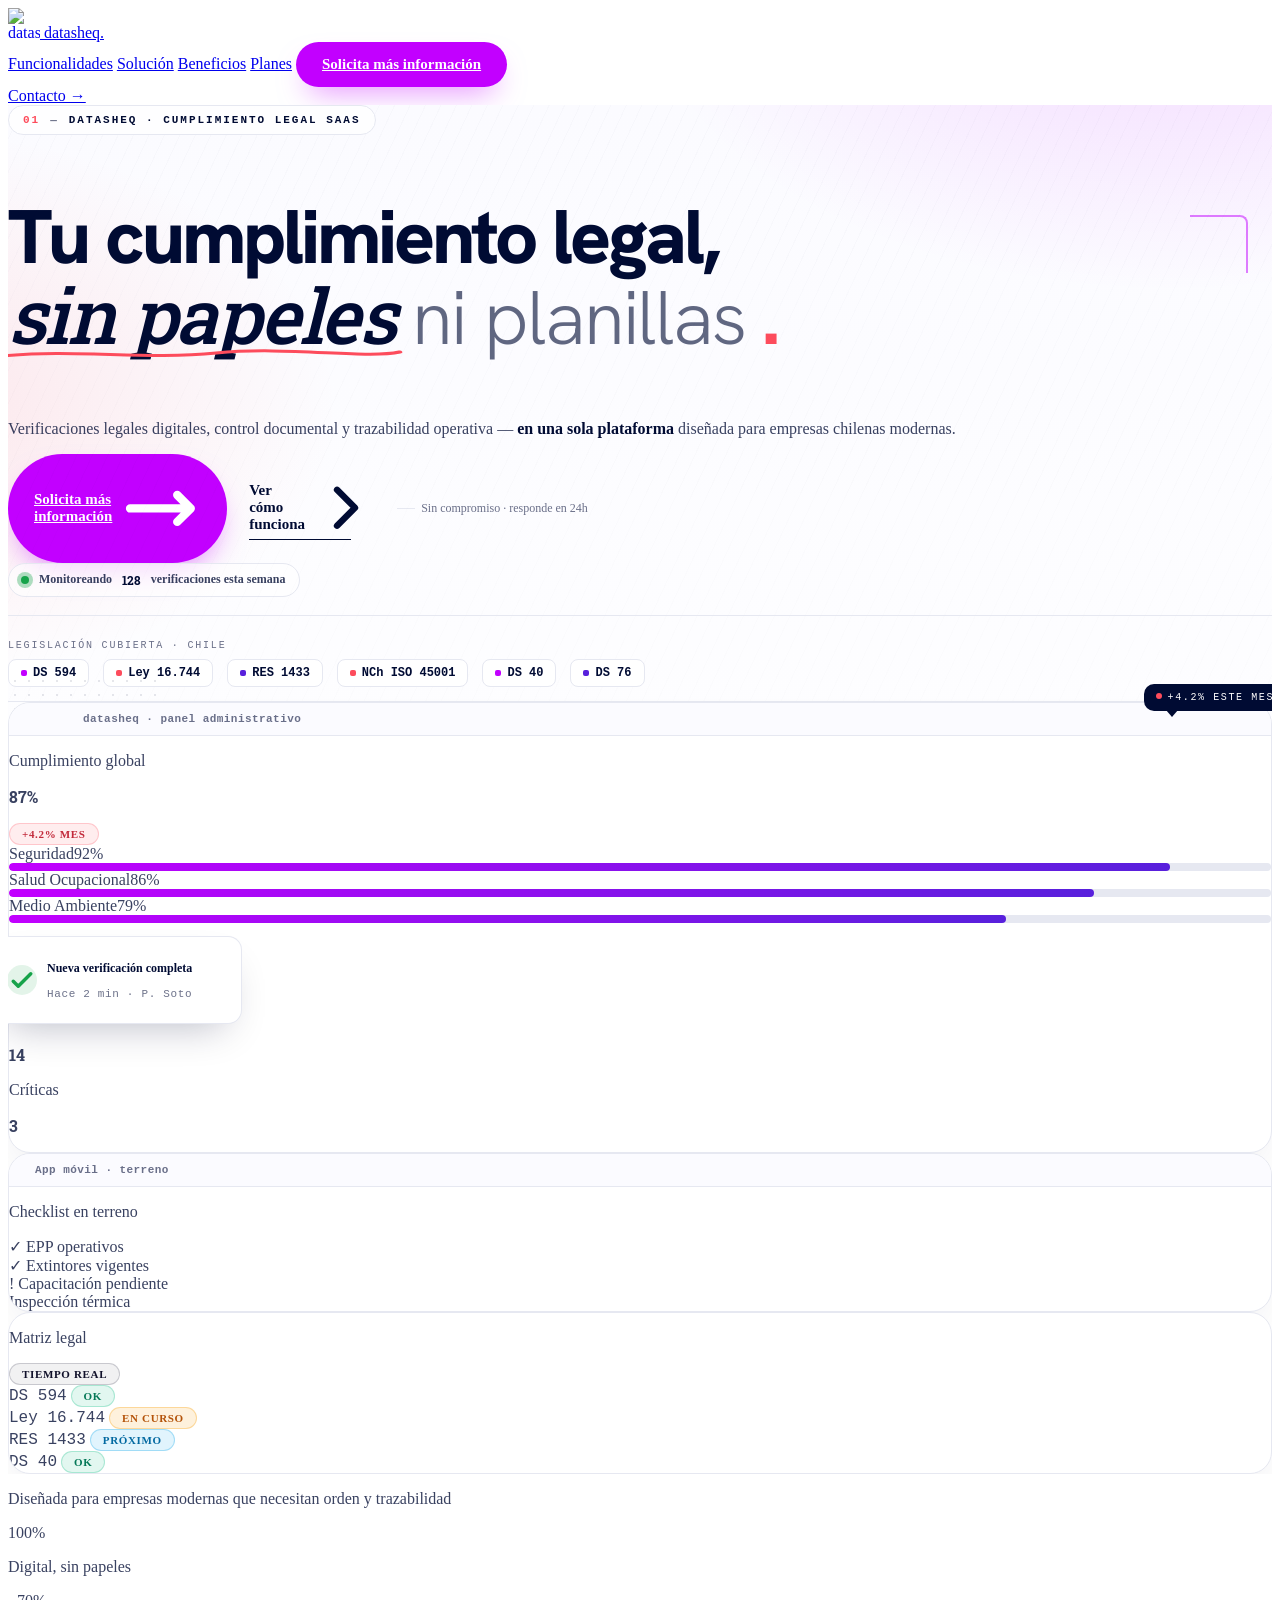
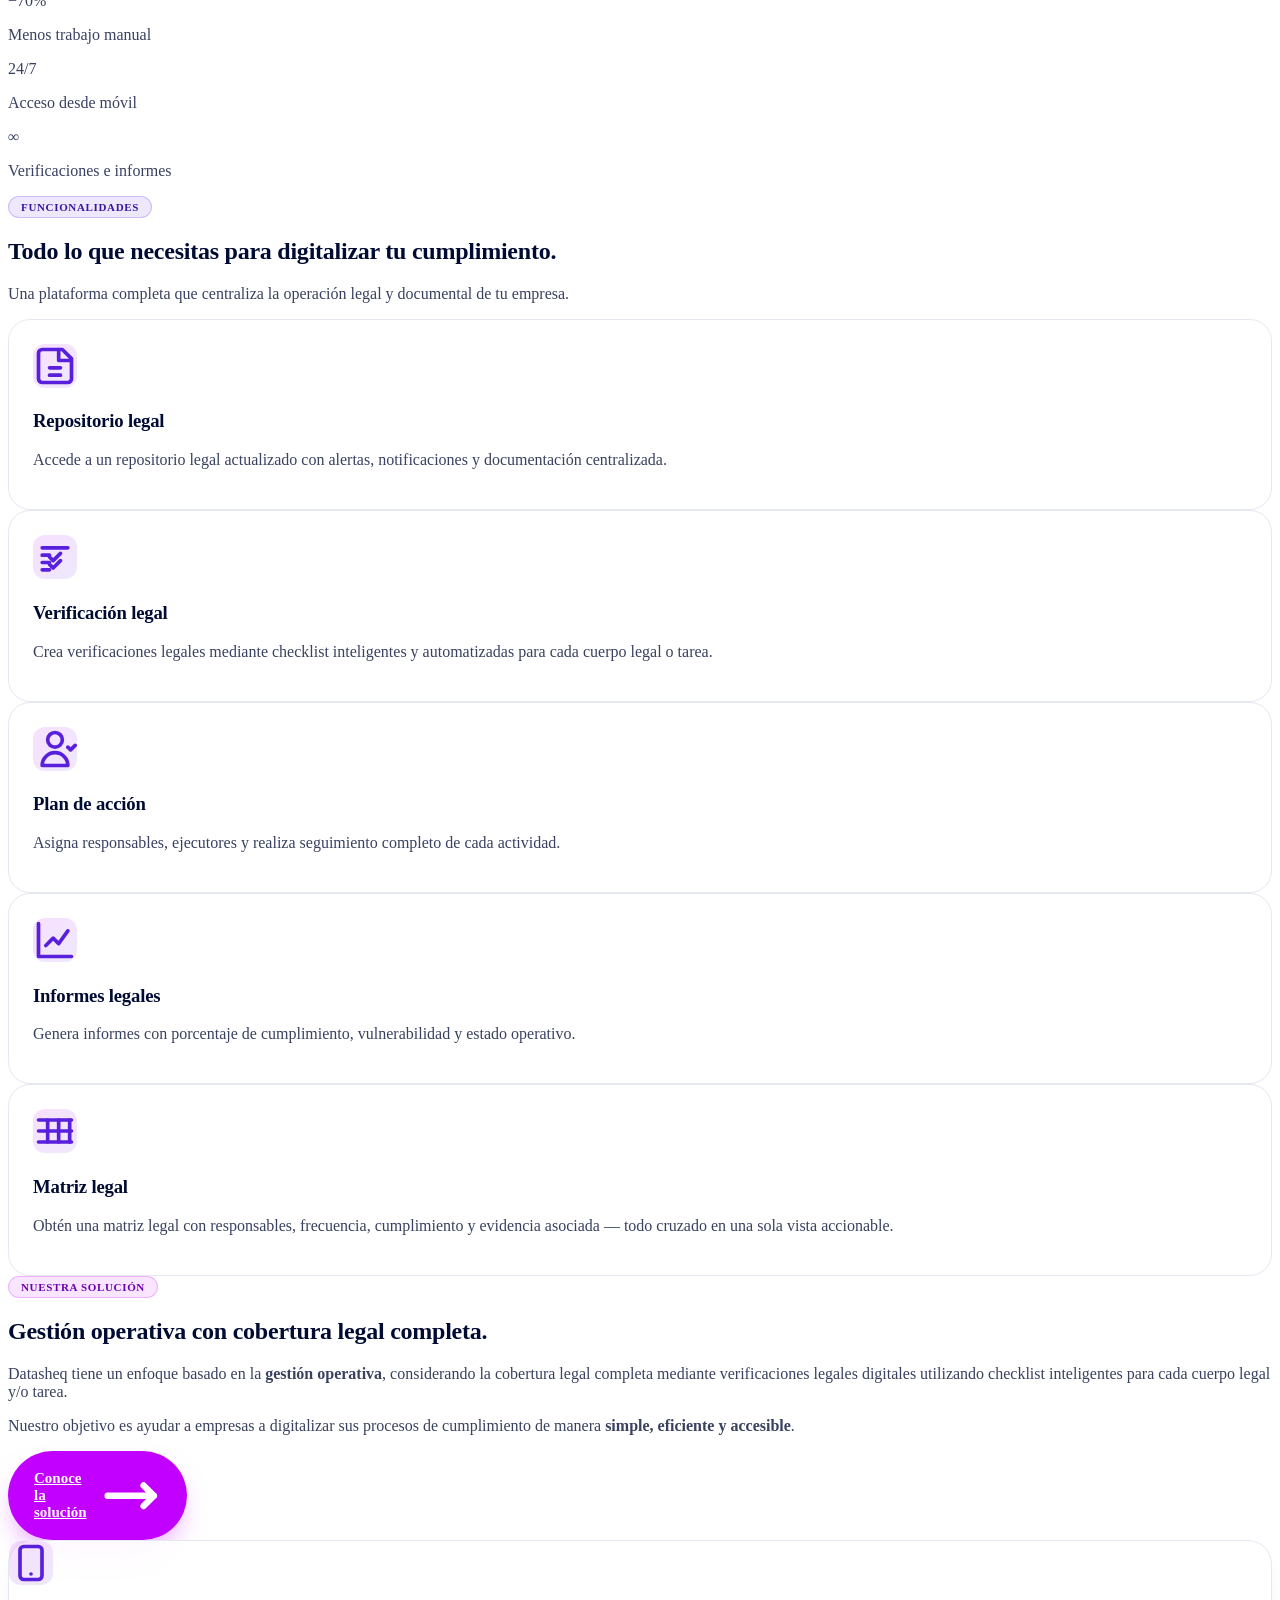
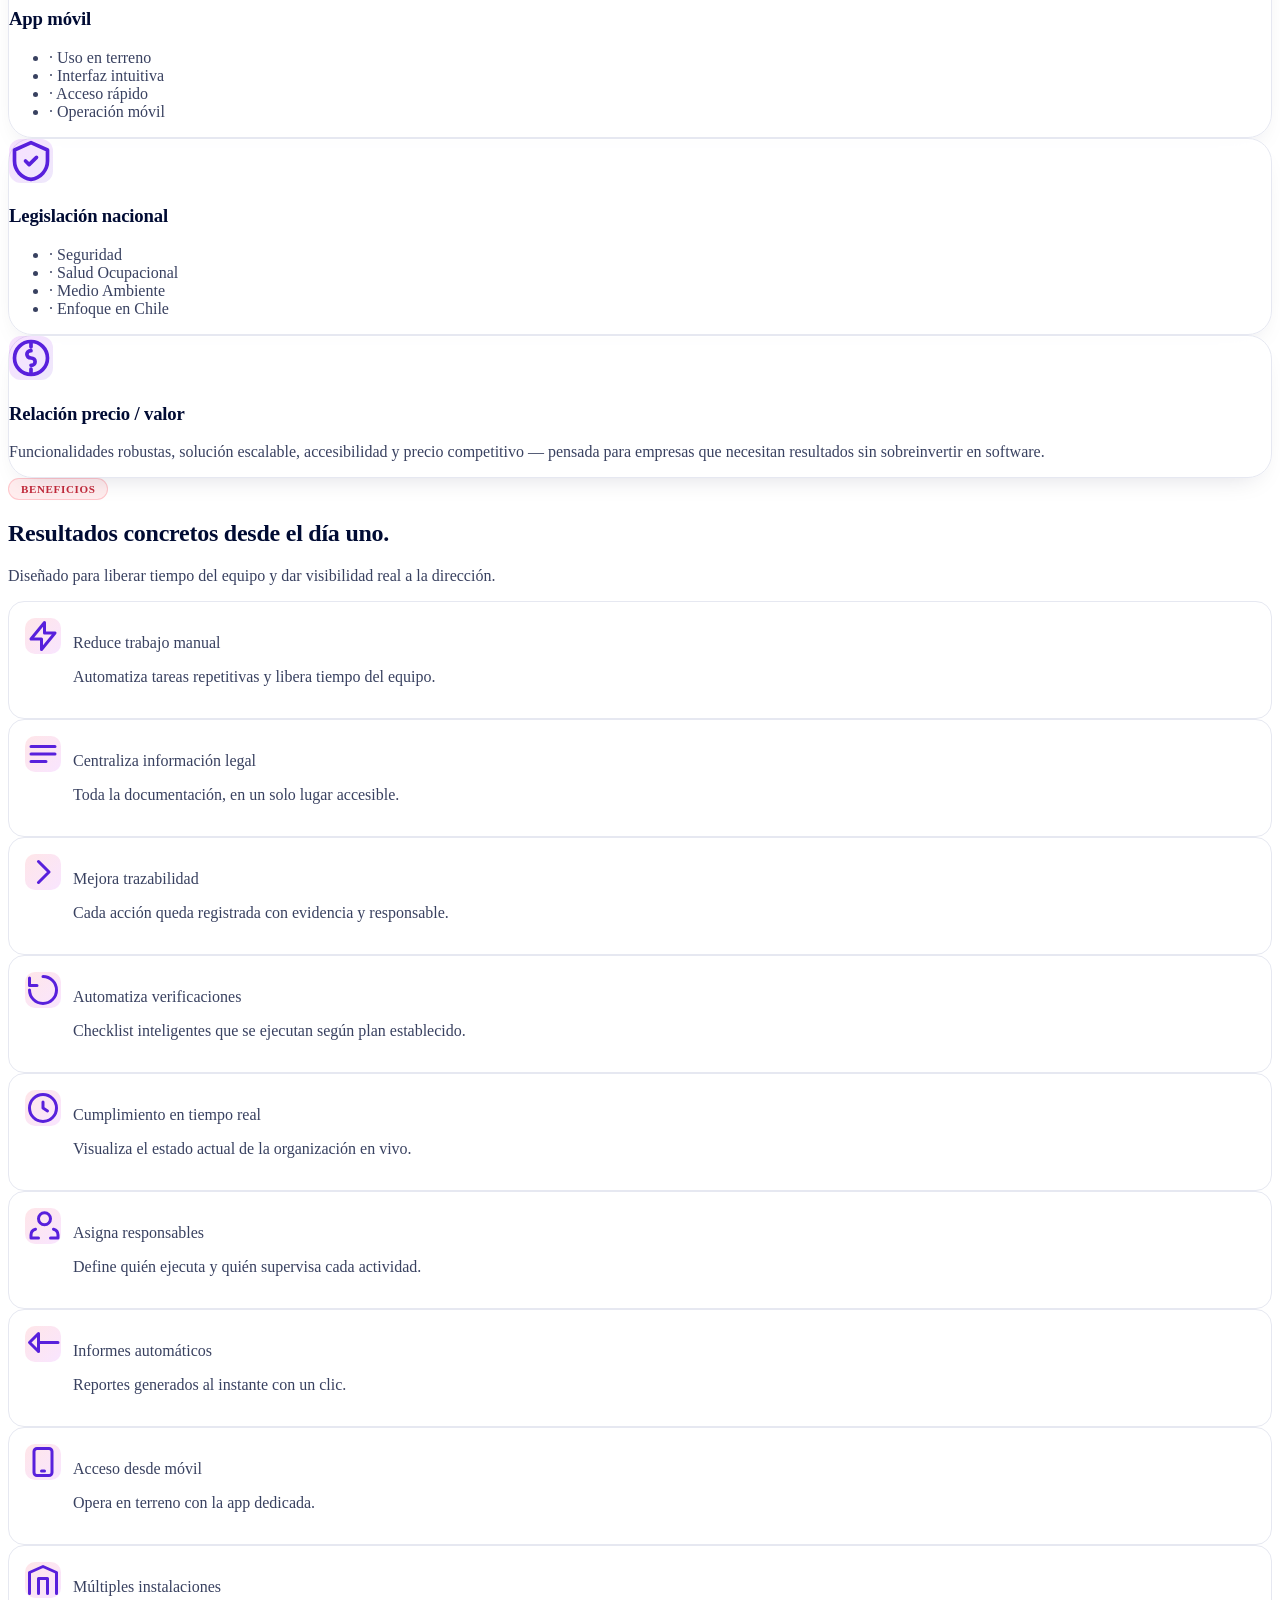
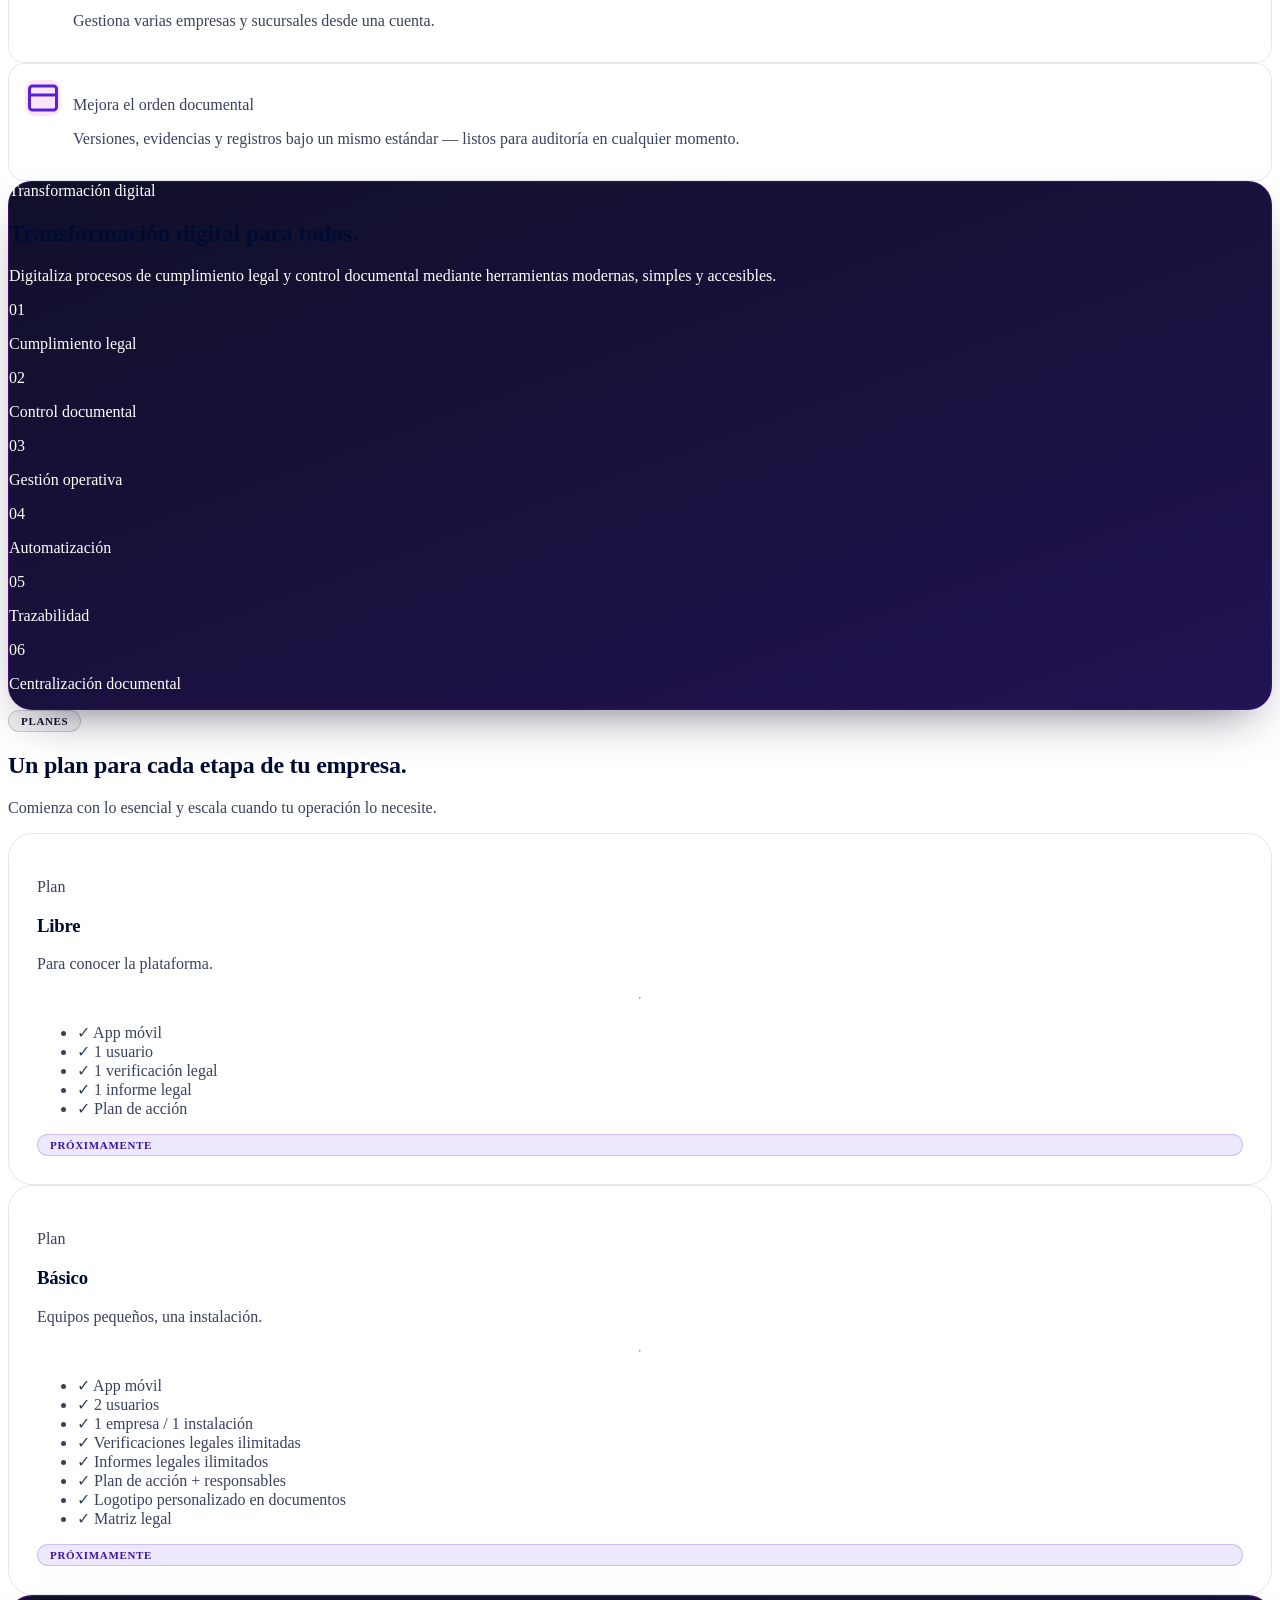
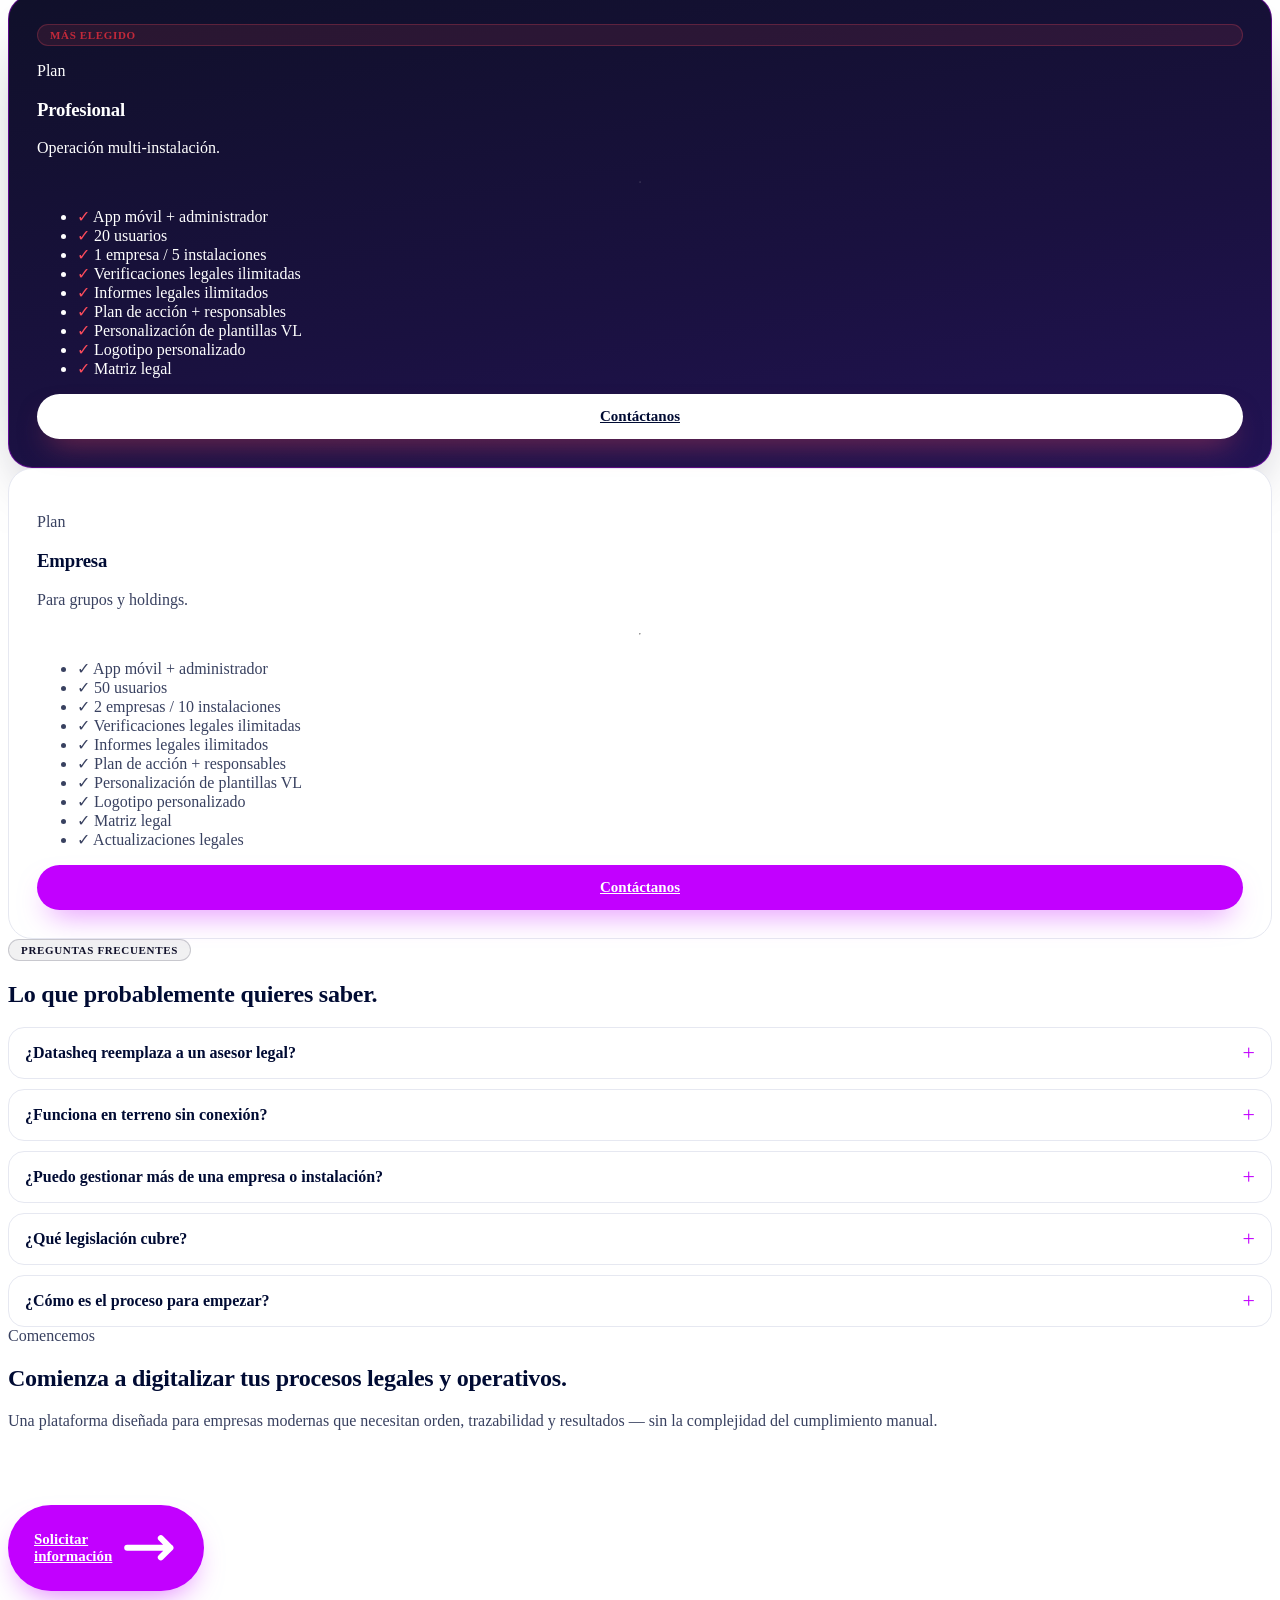
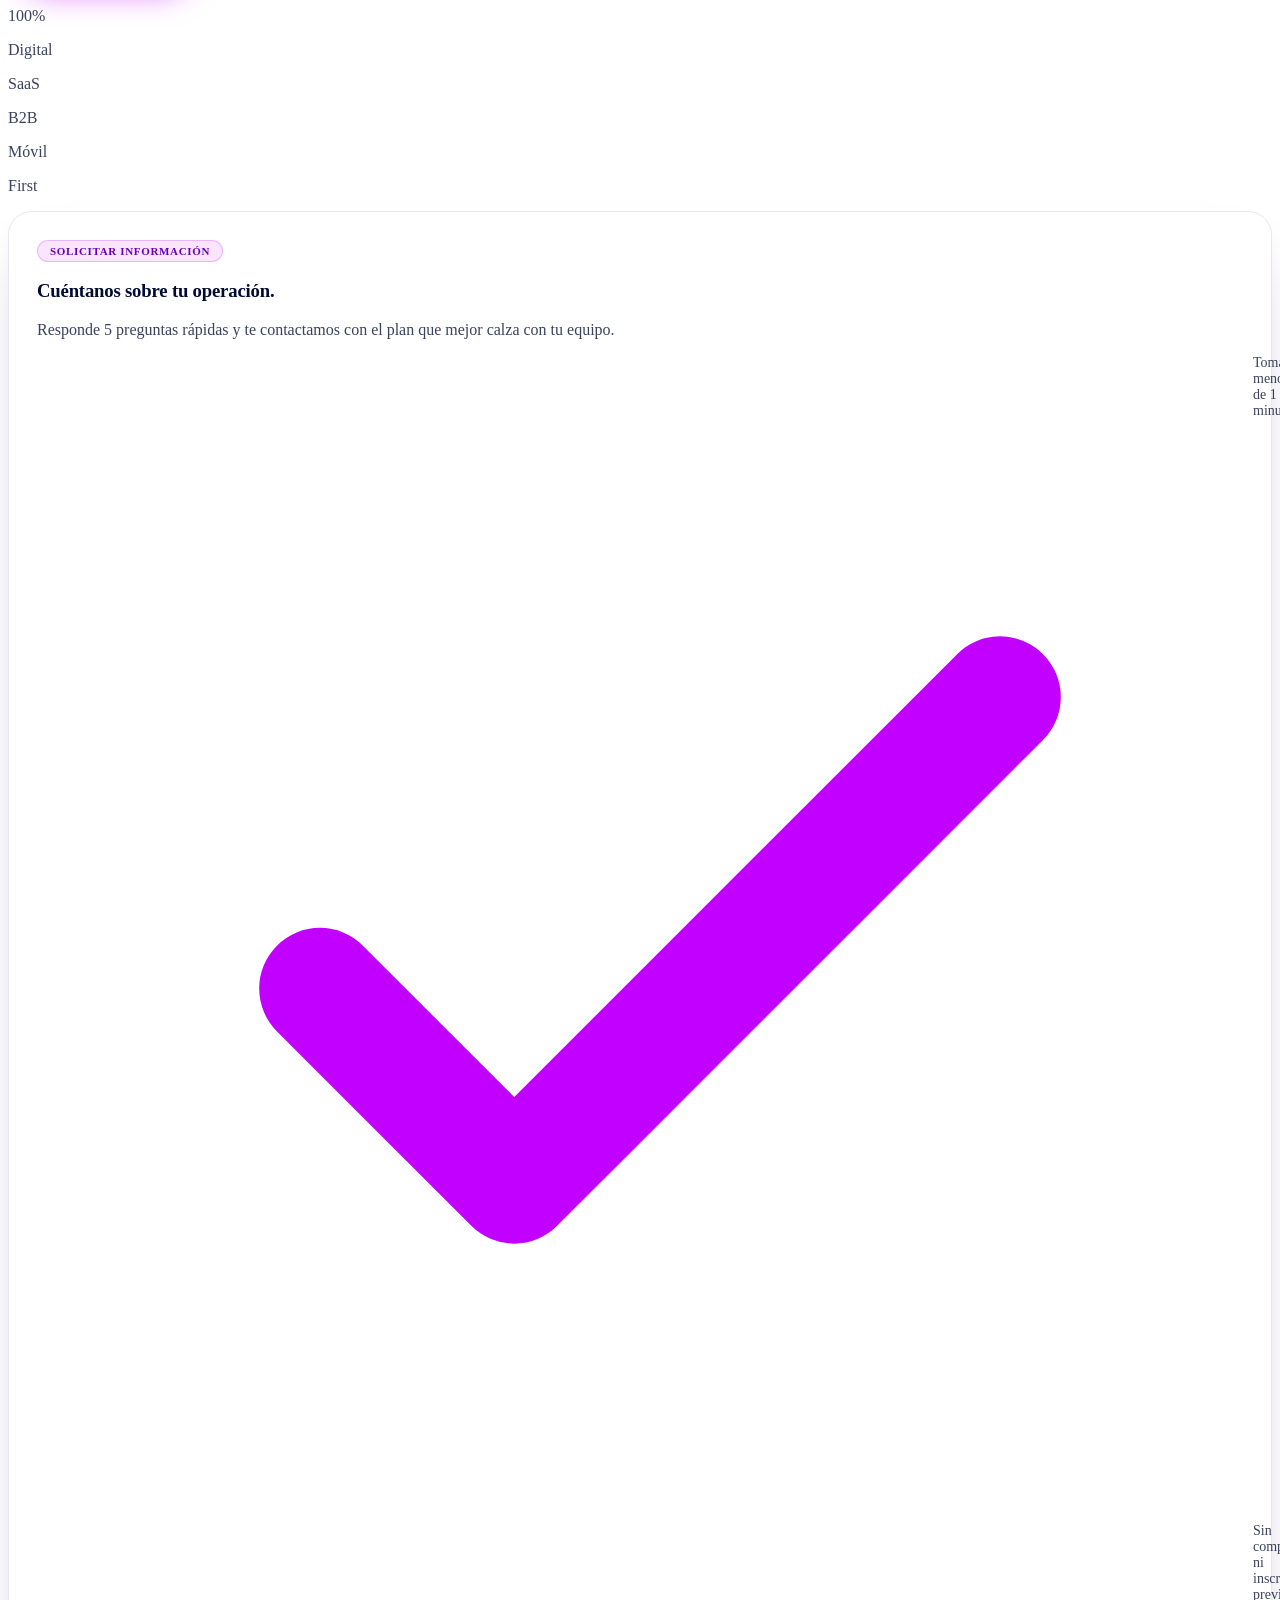
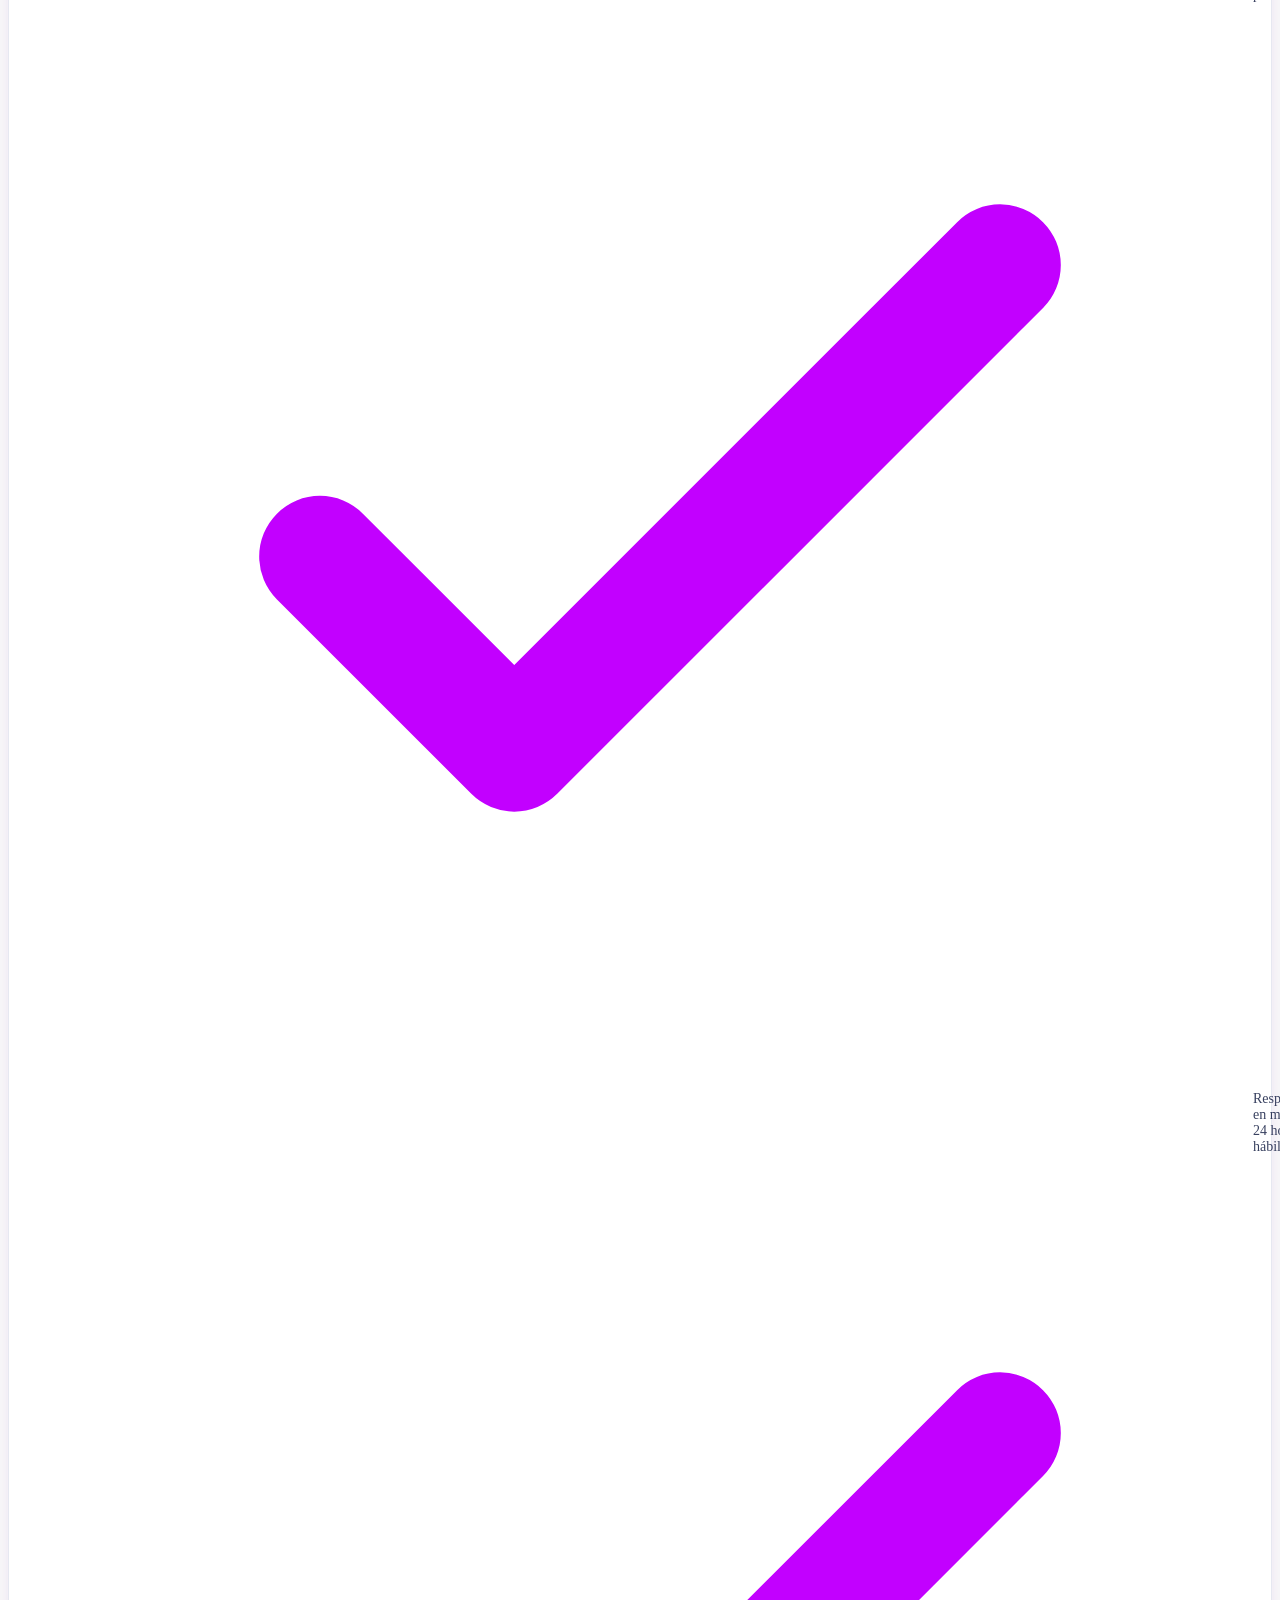
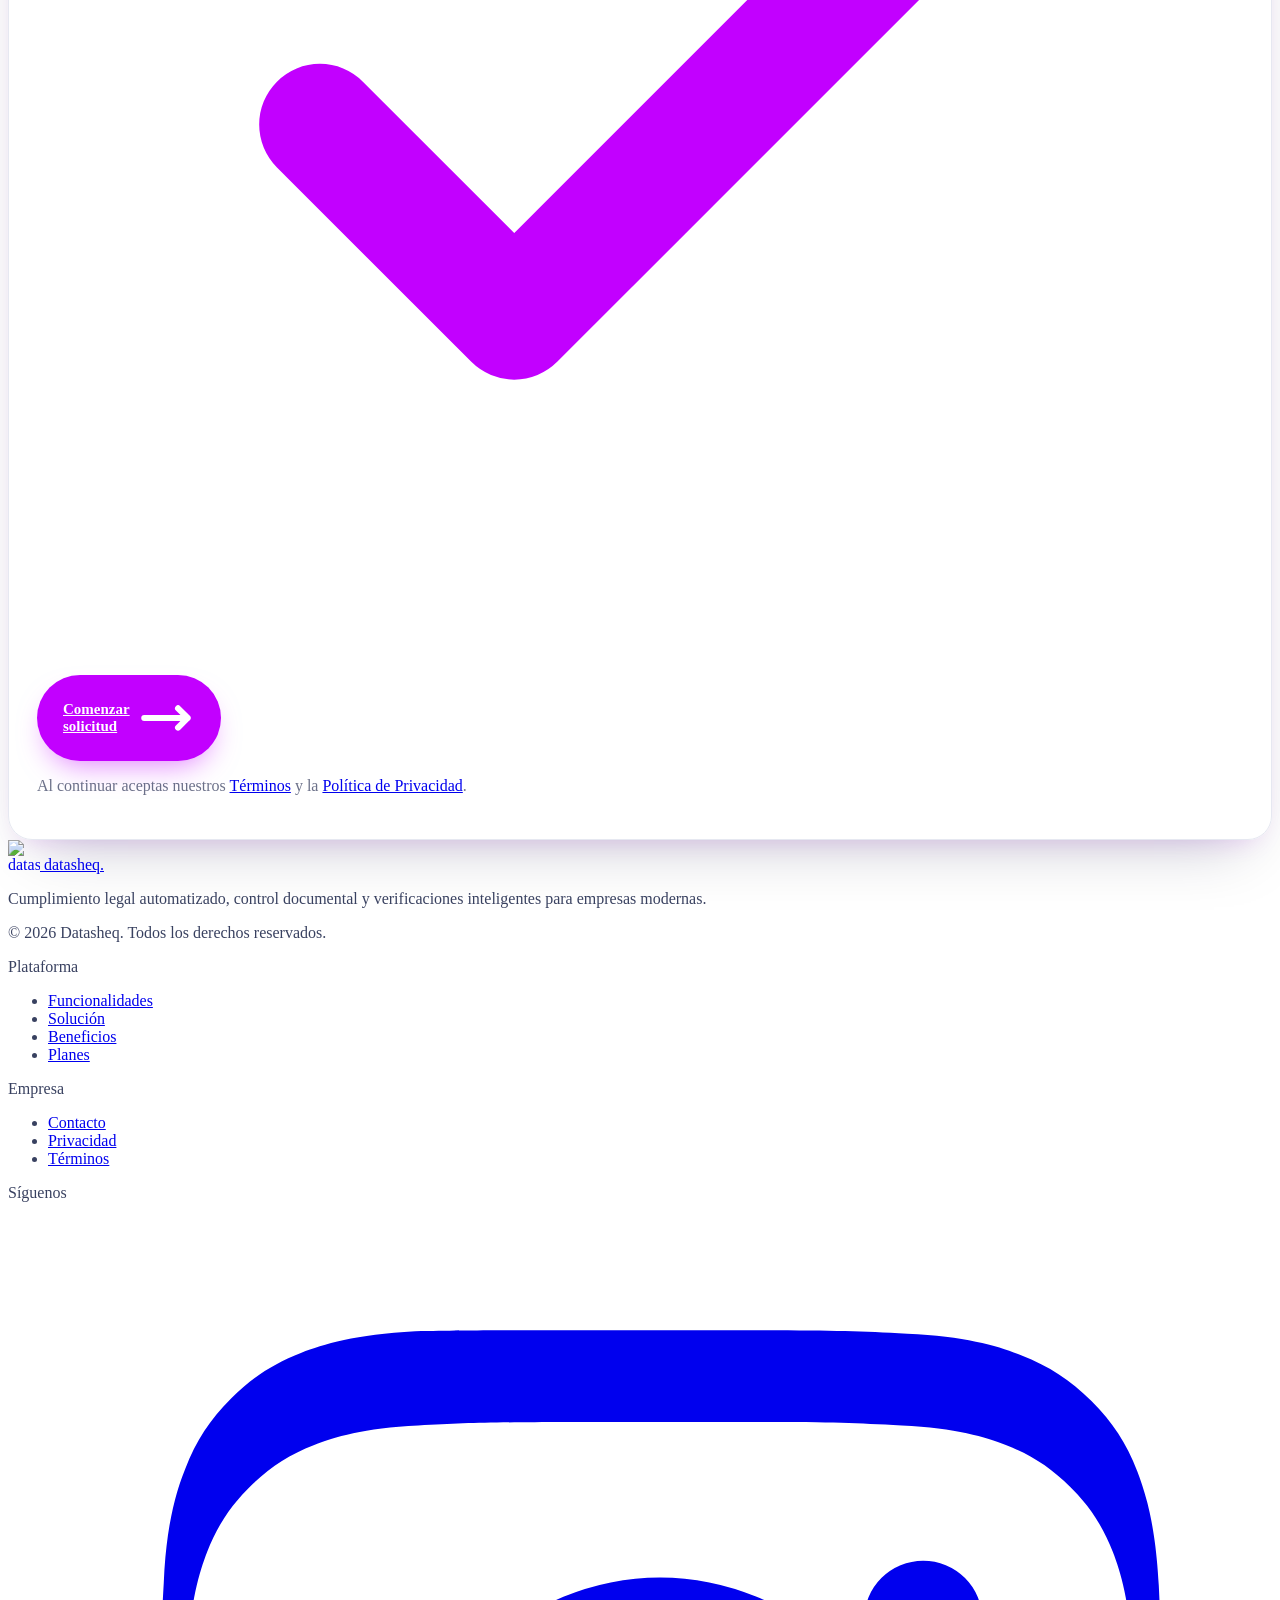
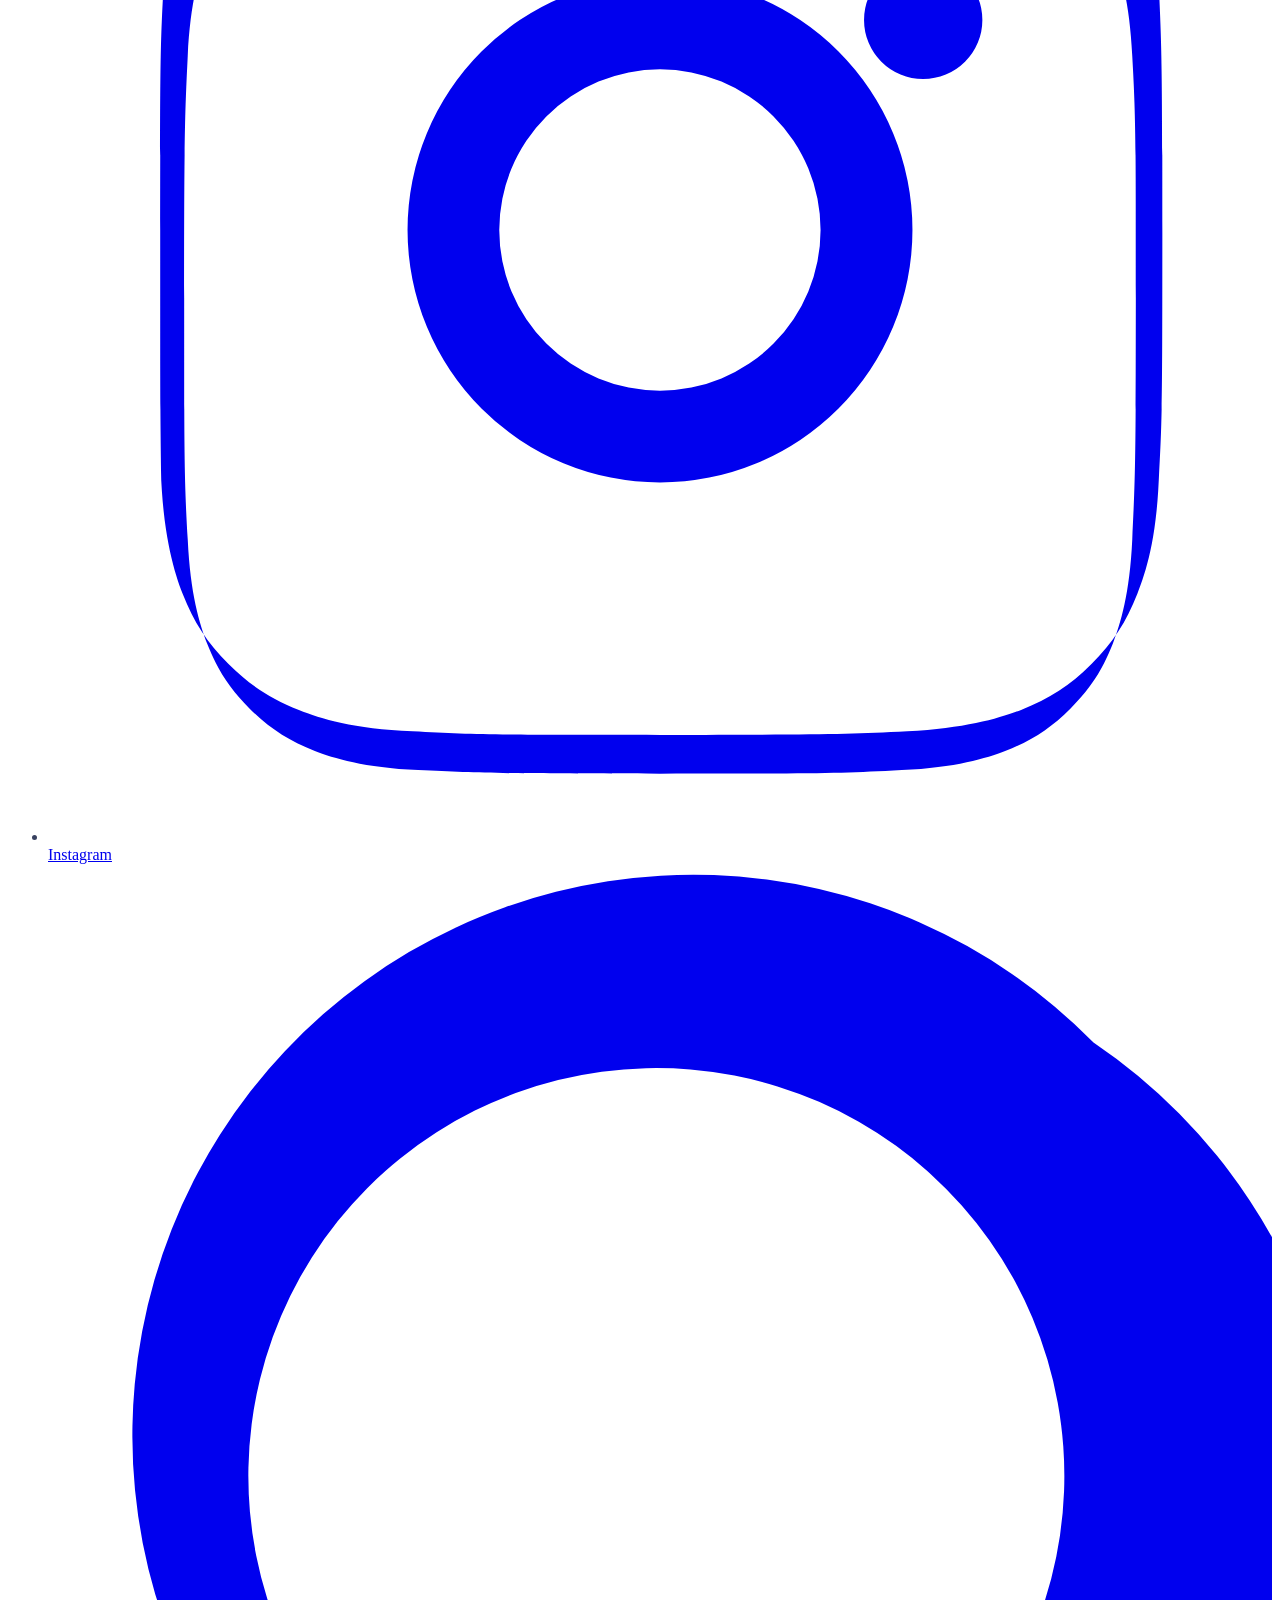
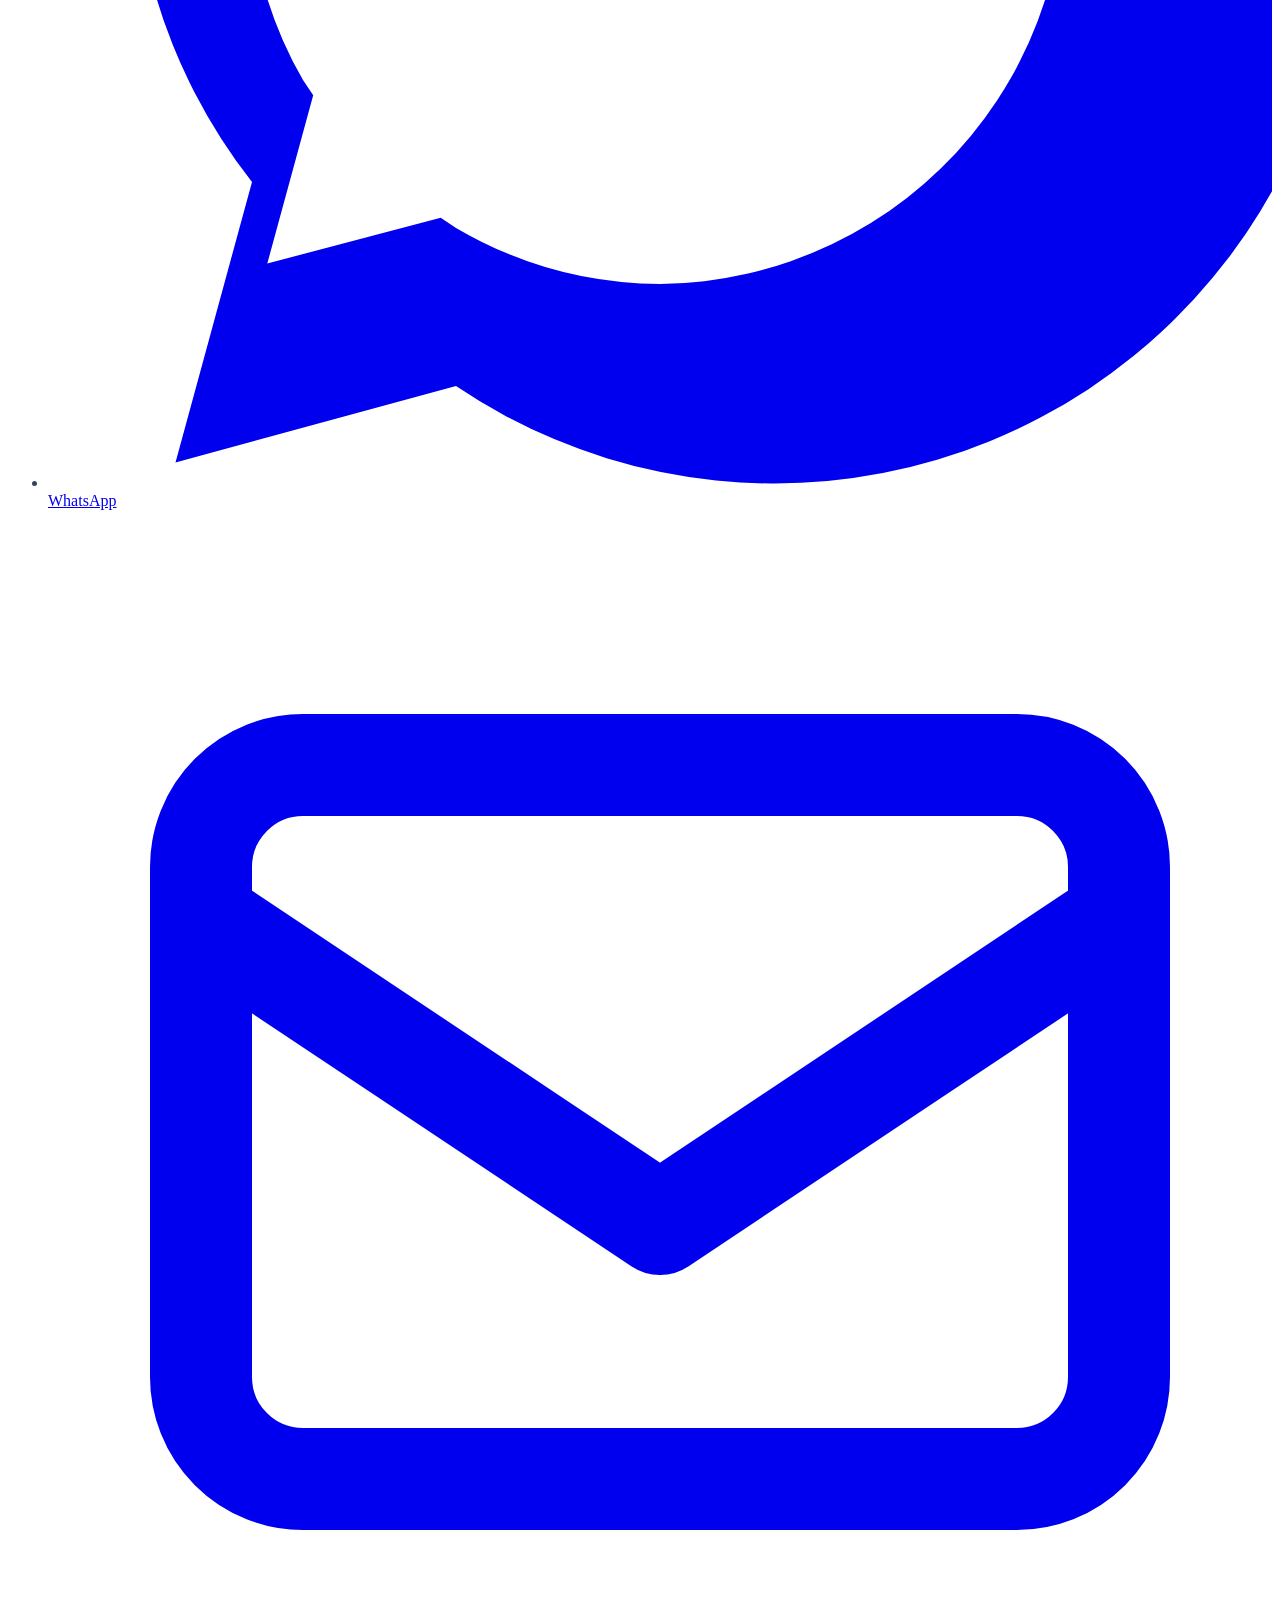
==== public/index.html @ 481255c2 "Use semantic status colors for Matriz Legal pills Agent-Logs-Url: https://github.com/martiincooper/D" ====
<!DOCTYPE html>
<html lang="es">

<head>
    <meta charset="UTF-8">
    <meta name="viewport" content="width=device-width, initial-scale=1.0">
    <title>Datasheq — Cumplimiento legal automatizado, control documental y verificaciones inteligentes</title>
    <meta name="description" content="Datasheq digitaliza el cumplimiento legal de tu empresa: verificaciones automatizadas con checklist inteligentes, matrices legales, planes de acción, informes y trazabilidad operativa desde una sola plataforma.">
    <meta name="keywords" content="cumplimiento legal, control documental, verificaciones legales, checklist legal, matriz legal, transformación digital, SaaS legal, compliance, trazabilidad, gestión operativa, Chile">
    <meta name="author" content="Datasheq">
    <meta name="robots" content="index, follow">
    <link rel="canonical" href="https://datasheq.com/">

    <link rel="icon" type="image/svg+xml" href="/favicon.svg">

    <!-- Open Graph -->
    <meta property="og:type" content="website">
    <meta property="og:url" content="https://datasheq.com/">
    <meta property="og:title" content="Datasheq — Transforma la complejidad legal en verificaciones inteligentes y automatizadas">
    <meta property="og:description" content="Plataforma SaaS B2B de cumplimiento legal. Centraliza repositorio legal, verificaciones, matriz legal, informes y planes de acción en una sola herramienta.">
    <meta property="og:image" content="https://datasheq.com/og-image.svg">
    <meta property="og:image:width" content="1200">
    <meta property="og:image:height" content="630">
    <meta property="og:site_name" content="Datasheq">
    <meta property="og:locale" content="es_CL">

    <!-- Twitter -->
    <meta name="twitter:card" content="summary_large_image">
    <meta name="twitter:url" content="https://datasheq.com/">
    <meta name="twitter:title" content="Datasheq — Cumplimiento legal automatizado">
    <meta name="twitter:description" content="Verificaciones legales digitales, control documental, matriz legal e informes — todo desde una plataforma moderna y móvil.">
    <meta name="twitter:image" content="https://datasheq.com/og-image.svg">

    <!-- Resource hints -->
    <link rel="dns-prefetch" href="https://cdn.tailwindcss.com">
    <link rel="dns-prefetch" href="https://fonts.googleapis.com">
    <link rel="dns-prefetch" href="https://fonts.gstatic.com">
    <link rel="preconnect" href="https://fonts.googleapis.com">
    <link rel="preconnect" href="https://fonts.gstatic.com" crossorigin>

    <script src="https://cdn.tailwindcss.com"></script>
    <script>
        tailwind.config = {
            theme: {
                extend: {
                    colors: {
                        brand: {
                            ink:     '#000B33',  /* primary heading */
                            night:   '#10102A',  /* dark accent */
                            navy:    '#10102A',  /* dark sections */
                            blue:    '#C200FF',  /* primary action */
                            sky:     '#C200FF',  /* primary accent */
                            cyan:    '#5820DC',  /* hover / secondary */
                            aqua:    '#FD4C5C',  /* coral accent */
                            mint:    '#FD4C5C',  /* coral light accent */
                            slate:   'rgba(0, 11, 51, 0.78)', /* body text */
                            line:    '#e6e8f1',  /* hairlines */
                            coral:   '#FD4C5C',
                            purple:  '#C200FF',
                            'purple-hover': '#5820DC',
                        }
                    },
                    fontFamily: {
                        sans:  ['"HK Grotesk"', '"Hanken Grotesk"', 'Inter', 'system-ui', 'sans-serif'],
                        slab:  ['"Roboto Slab"', 'Georgia', 'serif'],
                        mono:  ['"Roboto Mono"', 'ui-monospace', 'monospace'],
                        ui:    ['"Roboto"', 'system-ui', 'sans-serif'],
                    },
                    animation: {
                        'fade-in':  'fadeIn 0.5s ease-out forwards',
                        'slide-up': 'slideUp 0.55s ease-out forwards',
                        'pulse-slow': 'pulse 4s cubic-bezier(0.4, 0, 0.6, 1) infinite',
                    },
                    keyframes: {
                        fadeIn:  { '0%': { opacity: '0' }, '100%': { opacity: '1' } },
                        slideUp: { '0%': { opacity: '0', transform: 'translateY(18px)' }, '100%': { opacity: '1', transform: 'translateY(0)' } }
                    }
                }
            }
        }
    </script>

    <link rel="preload" href="https://fonts.googleapis.com/css2?family=Hanken+Grotesk:wght@300;400;500;600;700;800&family=Roboto:wght@400;500;700&family=Roboto+Slab:wght@400;500;700&display=swap"
        as="style" onload="this.onload=null;this.rel='stylesheet'">
    <noscript>
        <link href="https://fonts.googleapis.com/css2?family=Hanken+Grotesk:wght@300;400;500;600;700;800&family=Roboto:wght@400;500;700&family=Roboto+Slab:wght@400;500;700&display=swap" rel="stylesheet">
    </noscript>
    <link rel="stylesheet" href="/styles.css">

    <style>
        /* ──── Brand color tokens ──── */
        :root {
            --brand-ink:        #000B33;
            --brand-body:       rgba(0, 11, 51, 0.78);
            --brand-muted:      rgba(0, 11, 51, 0.58);
            --brand-line:       #e6e8f1;
            --brand-purple:     #C200FF;
            --brand-purple-hov: #5820DC;
            --brand-coral:      #FD4C5C;
            --brand-dark:       #10102A;
        }

        /* Base type colors (override Tailwind slate-* defaults baked into the markup) */
        body { color: var(--brand-body); }
        h1, h2, h3, h4, h5, h6 { color: var(--brand-ink); letter-spacing: -0.01em; }

        /* ──── Display typography ──── */
        .headline-display { font-weight: 700; letter-spacing: -0.035em; line-height: 1.06; }
        .headline-display .thin  { font-weight: 300; letter-spacing: -0.03em; color: var(--brand-ink); }
        .headline-display .heavy { font-weight: 800; letter-spacing: -0.04em; }

        /* ──── Hero gradient ──── */
        .hero-gradient {
            background:
                radial-gradient(1100px 560px at 88% 4%, rgba(194, 0, 255, 0.10), transparent 60%),
                radial-gradient(820px 420px at -6% 18%, rgba(253, 76, 92, 0.10), transparent 60%),
                linear-gradient(180deg, #fbfbff 0%, #ffffff 70%);
        }
        .mesh-bg {
            background-image:
                radial-gradient(at 18% 12%, rgba(194, 0, 255, 0.06) 0, transparent 45%),
                radial-gradient(at 82% 18%, rgba(88, 32, 220, 0.06) 0, transparent 50%),
                radial-gradient(at 50% 90%, rgba(253, 76, 92, 0.05) 0, transparent 55%);
        }

        /* ──── Bento card ──── */
        .bento {
            background: rgba(255, 255, 255, 0.86);
            backdrop-filter: blur(18px) saturate(1.1);
            -webkit-backdrop-filter: blur(18px) saturate(1.1);
            border: 1px solid var(--brand-line);
            box-shadow:
                inset 0 1px 0 rgba(255, 255, 255, 0.95),
                0 12px 28px -16px rgba(0, 11, 51, 0.18);
            border-radius: 24px;
        }
        .bento-dark {
            background: linear-gradient(160deg, #10102A 0%, #1a1140 60%, #2a1568 140%);
            color: #fff;
            border: 1px solid rgba(194, 0, 255, 0.22);
            border-radius: 24px;
            box-shadow: 0 20px 50px -22px rgba(16, 16, 42, 0.65);
        }

        /* ──── Pills ──── */
        .pill {
            display: inline-flex; align-items: center; gap: 6px;
            padding: 4px 12px; border-radius: 999px;
            font-size: 11px; font-weight: 700;
            letter-spacing: 0.06em; text-transform: uppercase;
        }
        .pill-sky     { background: rgba(194, 0, 255, 0.10); color: #6b00b3; border: 1px solid rgba(194, 0, 255, 0.22); }
        .pill-cyan    { background: rgba(88, 32, 220, 0.10); color: #3a16a3; border: 1px solid rgba(88, 32, 220, 0.22); }
        .pill-navy    { background: rgba(16, 16, 42, 0.06); color: #10102A; border: 1px solid rgba(16, 16, 42, 0.18); }
        .pill-emerald { background: rgba(253, 76, 92, 0.10); color: #c2293a; border: 1px solid rgba(253, 76, 92, 0.24); }

        /* ──── Buttons ──── */
        .btn-primary {
            display: inline-flex; align-items: center; justify-content: center; gap: 8px;
            padding: 14px 26px; border-radius: 999px;
            background: #C200FF;
            color: #fff; font-weight: 700; font-size: 15px;
            box-shadow: 0 14px 30px -12px rgba(194, 0, 255, 0.55);
            transition: background-color 0.18s ease, transform 0.18s ease, box-shadow 0.18s ease, filter 0.18s ease;
            border: 0;
        }
        .btn-primary:hover {
            background: #5820DC;
            transform: translateY(-1px);
            box-shadow: 0 18px 36px -12px rgba(88, 32, 220, 0.55);
        }
        .btn-primary:focus-visible { outline: 2px solid #C200FF; outline-offset: 3px; }
        .btn-secondary {
            display: inline-flex; align-items: center; justify-content: center; gap: 8px;
            padding: 13px 22px; border-radius: 999px;
            background: #fff; color: var(--brand-ink); font-weight: 700; font-size: 15px;
            border: 1.5px solid var(--brand-line);
            transition: border-color 0.18s ease, transform 0.18s ease, color 0.18s ease;
        }
        .btn-secondary:hover { border-color: #C200FF; transform: translateY(-1px); color: #5820DC; }
        .btn-ghost-light {
            display: inline-flex; align-items: center; justify-content: center; gap: 8px;
            padding: 13px 22px; border-radius: 999px;
            background: rgba(255,255,255,0.06); color: #fff; font-weight: 700; font-size: 15px;
            border: 1.5px solid rgba(255,255,255,0.18);
            transition: background 0.18s ease, border-color 0.18s ease;
        }
        .btn-ghost-light:hover { background: rgba(255,255,255,0.12); border-color: rgba(194, 0, 255, 0.6); }

        /* ──── Logo mark ──── */
        .logo-mark {
            width: 32px; height: 32px;
            display: inline-flex; align-items: center; justify-content: center;
        }
        .logo-mark img { width: 100%; height: 100%; display: block; }

        /* ──── Feature cards ──── */
        .feat-card {
            background: #fff;
            border: 1px solid var(--brand-line);
            border-radius: 22px;
            padding: 24px;
            transition: border-color 0.22s ease, transform 0.22s ease, box-shadow 0.22s ease;
        }
        .feat-card:hover {
            border-color: rgba(194, 0, 255, 0.45);
            transform: translateY(-3px);
            box-shadow: 0 18px 32px -22px rgba(194, 0, 255, 0.35);
        }
        .feat-icon {
            width: 44px; height: 44px; border-radius: 12px;
            background: linear-gradient(135deg, rgba(194,0,255,0.12), rgba(88,32,220,0.10));
            color: #5820DC;
            display: inline-flex; align-items: center; justify-content: center;
        }

        /* ──── Benefit chips ──── */
        .benefit {
            display: flex; align-items: flex-start; gap: 12px;
            padding: 16px;
            border-radius: 16px;
            background: #fff;
            border: 1px solid var(--brand-line);
            transition: border-color 0.2s ease, transform 0.2s ease;
        }
        .benefit:hover { border-color: rgba(194,0,255,0.4); transform: translateY(-2px); }
        .benefit-icon {
            width: 36px; height: 36px; border-radius: 10px; flex-shrink: 0;
            background: linear-gradient(135deg, rgba(253,76,92,0.14), rgba(194,0,255,0.10));
            color: #5820DC;
            display: inline-flex; align-items: center; justify-content: center;
        }

        /* ──── Plan cards ──── */
        .plan-card {
            background: #fff;
            border: 1px solid var(--brand-line);
            border-radius: 24px;
            padding: 28px;
            display: flex; flex-direction: column;
            transition: transform 0.22s ease, border-color 0.22s ease, box-shadow 0.22s ease;
        }
        .plan-card:hover { transform: translateY(-4px); border-color: rgba(194,0,255,0.4); box-shadow: 0 22px 44px -28px rgba(194,0,255,0.4); }
        .plan-card.is-featured {
            background: linear-gradient(170deg, #10102A 0%, #1a1140 60%, #2a1568 140%);
            color: #fff;
            border-color: rgba(194, 0, 255, 0.4);
            box-shadow: 0 30px 60px -30px rgba(16,16,42,0.6);
        }
        .plan-card.is-featured h3,
        .plan-card.is-featured strong { color: #fff; }
        .plan-card.is-featured .plan-divider { border-color: rgba(255,255,255,0.10); }
        .plan-card.is-featured .plan-feat-icon { color: #FD4C5C; }

        /* ──── Mock dashboard (hero visual) ──── */
        .mock-window {
            background: #fff; border: 1px solid var(--brand-line); border-radius: 22px;
            box-shadow: 0 30px 60px -30px rgba(0, 11, 51, 0.20);
            overflow: hidden;
        }
        .mock-bar {
            display: flex; align-items: center; gap: 6px;
            padding: 10px 14px;
            border-bottom: 1px solid var(--brand-line);
            background: #fbfbff;
        }
        .mock-dot { width: 10px; height: 10px; border-radius: 50%; }
        .mock-bar-label {
            margin-left: 12px; font-size: 11px; color: var(--brand-muted); font-weight: 600;
            letter-spacing: 0.04em;
            font-family: 'Roboto Mono', ui-monospace, monospace;
        }
        .progress-bar {
            height: 8px; background: var(--brand-line); border-radius: 999px; overflow: hidden;
        }
        .progress-fill {
            height: 100%; border-radius: 999px;
            background: linear-gradient(90deg, #C200FF 0%, #5820DC 100%);
        }
        /* Roboto Slab for dashboard-style numbers (used selectively via .num-display) */
        .num-display { font-family: 'Roboto Slab', Georgia, serif; font-weight: 700; letter-spacing: -0.01em; }

        /* ──── FAQ ──── */
        details.faq-item { border: 1px solid var(--brand-line); border-radius: 16px; padding: 14px 16px; background: #fff; }
        details.faq-item + details.faq-item { margin-top: 10px; }
        details.faq-item summary { cursor: pointer; font-weight: 700; color: var(--brand-ink); list-style: none; display: flex; justify-content: space-between; align-items: center; gap: 10px; }
        details.faq-item summary::-webkit-details-marker { display: none; }
        details.faq-item summary::after { content: '+'; font-size: 22px; line-height: 1; color: #C200FF; font-weight: 300; }
        details.faq-item[open] summary::after { content: '−'; }
        details.faq-item p { margin-top: 10px; color: var(--brand-body); font-size: 14px; line-height: 1.65; }

        /* ──── Glass nav ──── */
        .glass-nav { backdrop-filter: blur(14px) saturate(1.1); -webkit-backdrop-filter: blur(14px) saturate(1.1); }

        /* ──── Form ──── */
        .form-input {
            width: 100%;
            padding: 12px 14px;
            border-radius: 12px;
            border: 1px solid var(--brand-line);
            background: #fbfbff;
            font-size: 14px;
            color: var(--brand-ink);
            transition: border-color 0.18s ease, box-shadow 0.18s ease, background 0.18s ease;
        }
        .form-input:focus {
            outline: none;
            border-color: #C200FF;
            background: #fff;
            box-shadow: 0 0 0 3px rgba(194, 0, 255, 0.18);
        }
        .form-label {
            display: block;
            font-size: 12px;
            font-weight: 700;
            color: var(--brand-muted);
            text-transform: uppercase;
            letter-spacing: 0.06em;
            margin-bottom: 6px;
        }

        /* ──── Floating mobile CTA ──── */
        @media (max-width: 767px) {
            .sticky-mobile-cta {
                position: fixed;
                left: 14px; right: 14px;
                bottom: calc(14px + env(safe-area-inset-bottom, 0px));
                z-index: 60;
                box-shadow: 0 22px 44px -14px rgba(194, 0, 255, 0.55);
            }
            body { padding-bottom: 88px; }
        }
        @media (min-width: 768px) { .sticky-mobile-cta { display: none; } }

        /* ──── Mobile-only typography polish (does NOT change desktop layout) ──── */
        @media (max-width: 480px) {
            .headline-display { line-height: 1.08; letter-spacing: -0.025em; }
            section { scroll-margin-top: 80px; }
        }

        /* ──── Inline CTA card replacing the previous in-page form ──── */
        .form-cta-card {
            background: rgba(255, 255, 255, 0.97);
            border: 1px solid var(--brand-line);
            border-radius: 24px;
            padding: 28px;
            box-shadow:
                inset 0 1px 0 rgba(255, 255, 255, 1),
                0 30px 60px -28px rgba(0, 11, 51, 0.25),
                0 12px 28px -16px rgba(194, 0, 255, 0.20);
            color: var(--brand-ink);
        }
        .form-cta-feature { display: flex; align-items: flex-start; gap: 10px; font-size: 14px; color: var(--brand-body); }
        .form-cta-feature svg { color: #C200FF; flex-shrink: 0; margin-top: 2px; }

        /* ──────────────────────────────────────────────────────────────
           HERO — editorial redesign (keeps original mockup grid intact)
           ────────────────────────────────────────────────────────────── */
        .hero-redux {
            position: relative;
            overflow: hidden;
            background:
                radial-gradient(900px 540px at 92% -10%, rgba(194, 0, 255, 0.14), transparent 60%),
                radial-gradient(720px 460px at -8% 22%, rgba(253, 76, 92, 0.12), transparent 60%),
                linear-gradient(180deg, #fbfbff 0%, #ffffff 78%);
        }
        /* Faint diagonal pinstripe texture */
        .hero-redux::before {
            content: '';
            position: absolute; inset: 0;
            background-image: repeating-linear-gradient(
                115deg,
                rgba(0, 11, 51, 0.025) 0px,
                rgba(0, 11, 51, 0.025) 1px,
                transparent 1px,
                transparent 14px
            );
            pointer-events: none;
            mask-image: linear-gradient(180deg, rgba(0,0,0,0.7), rgba(0,0,0,0.0) 70%);
            -webkit-mask-image: linear-gradient(180deg, rgba(0,0,0,0.7), rgba(0,0,0,0.0) 70%);
        }
        /* Decorative top-right corner bracket */
        .hero-redux::after {
            content: '';
            position: absolute;
            top: 110px; right: 24px;
            width: 56px; height: 56px;
            border-top: 2px solid #C200FF;
            border-right: 2px solid #C200FF;
            border-top-right-radius: 8px;
            opacity: 0.5;
            pointer-events: none;
        }
        @media (max-width: 767px) { .hero-redux::after { display: none; } }

        /* Eyebrow: "01 — Datasheq" */
        .hero-eyebrow {
            display: inline-flex; align-items: center; gap: 10px;
            font-family: 'Roboto Mono', ui-monospace, monospace;
            font-size: 11px; font-weight: 600;
            letter-spacing: 0.18em; text-transform: uppercase;
            color: var(--brand-ink);
            padding: 8px 14px;
            background: rgba(255, 255, 255, 0.7);
            border: 1px solid var(--brand-line);
            border-radius: 999px;
            backdrop-filter: blur(6px);
            -webkit-backdrop-filter: blur(6px);
        }
        .hero-eyebrow .num { color: var(--brand-coral); font-weight: 700; }
        .hero-eyebrow .sep { color: var(--brand-muted); }

        /* Editorial headline */
        .hero-headline {
            font-family: 'HK Grotesk', 'Hanken Grotesk', Inter, sans-serif;
            font-weight: 800;
            letter-spacing: -0.04em;
            line-height: 1.02;
            color: var(--brand-ink);
            font-size: clamp(38px, 6.5vw, 76px);
        }
        .hero-headline .serif-accent {
            font-family: 'Roboto Slab', Georgia, serif;
            font-style: italic;
            font-weight: 500;
            letter-spacing: -0.02em;
            color: var(--brand-ink);
            position: relative;
            display: inline-block;
            padding-bottom: 0.05em;
        }
        /* Hand-drawn coral underline */
        .hero-headline .serif-accent::after {
            content: '';
            position: absolute;
            left: -2%; right: -2%;
            bottom: -0.06em;
            height: 14px;
            background-image: url("data:image/svg+xml;utf8,<svg xmlns='http://www.w3.org/2000/svg' viewBox='0 0 220 14' preserveAspectRatio='none'><path d='M2 9 C 40 2, 80 13, 118 6 S 200 12, 218 5' fill='none' stroke='%23FD4C5C' stroke-width='3' stroke-linecap='round'/></svg>");
            background-repeat: no-repeat;
            background-size: 100% 100%;
            pointer-events: none;
        }
        .hero-headline .accent-coral { color: var(--brand-coral); }
        .hero-headline .light {
            font-weight: 300;
            color: rgba(0, 11, 51, 0.62);
            letter-spacing: -0.025em;
        }

        /* Live pulse strip */
        .hero-live {
            display: inline-flex; align-items: center; gap: 10px;
            font-size: 12px; font-weight: 600;
            color: var(--brand-body);
            padding: 8px 14px 8px 12px;
            border-radius: 999px;
            background: rgba(255, 255, 255, 0.65);
            border: 1px solid var(--brand-line);
        }
        .hero-live .pulse {
            position: relative;
            width: 8px; height: 8px; border-radius: 999px;
            background: #16a34a;
            box-shadow: 0 0 0 0 rgba(22, 163, 74, 0.6);
        }
        .hero-live .pulse::after {
            content: '';
            position: absolute; inset: -4px;
            border-radius: 999px;
            background: rgba(22, 163, 74, 0.35);
            animation: heroPulse 1.8s ease-out infinite;
        }
        @keyframes heroPulse {
            0%   { transform: scale(0.6); opacity: 0.9; }
            100% { transform: scale(1.7); opacity: 0;   }
        }
        .hero-live .num-display {
            font-family: 'Roboto Slab', Georgia, serif;
            font-weight: 700;
            color: var(--brand-ink);
        }
        @media (prefers-reduced-motion: reduce) {
            .hero-live .pulse::after { animation: none; }
        }

        /* Legal codes ticker */
        .codes-strip {
            position: relative;
            margin-top: 18px;
            padding: 14px 0;
            border-top: 1px solid var(--brand-line);
            border-bottom: 1px solid var(--brand-line);
        }
        .codes-strip-label {
            font-family: 'Roboto Mono', ui-monospace, monospace;
            font-size: 10px; letter-spacing: 0.18em;
            text-transform: uppercase;
            color: var(--brand-muted);
            margin-bottom: 8px;
        }
        .codes-track {
            display: flex; flex-wrap: wrap; align-items: center;
            gap: 8px 14px;
        }
        .code-chip {
            display: inline-flex; align-items: center; gap: 6px;
            font-family: 'Roboto Mono', ui-monospace, monospace;
            font-size: 12px; font-weight: 600;
            color: var(--brand-ink);
            padding: 6px 12px;
            border-radius: 8px;
            background: #fff;
            border: 1px solid var(--brand-line);
            white-space: nowrap;
        }
        .code-chip .marker {
            width: 6px; height: 6px; border-radius: 2px;
            background: var(--brand-purple);
        }
        .code-chip:nth-child(2n) .marker { background: var(--brand-coral); }
        .code-chip:nth-child(3n) .marker { background: var(--brand-cyan, #5820DC); }

        /* Asymmetric CTA */
        .hero-cta-row {
            display: flex; flex-wrap: wrap; align-items: center;
            gap: 14px 22px;
        }
        .hero-link {
            display: inline-flex; align-items: center; gap: 6px;
            font-weight: 700; font-size: 15px;
            color: var(--brand-ink);
            text-decoration: none;
            position: relative;
            padding-bottom: 2px;
        }
        .hero-link::after {
            content: '';
            position: absolute; left: 0; right: 24px;
            bottom: 0;
            height: 1.5px; background: var(--brand-ink);
            transition: right 0.2s ease, background 0.2s ease;
        }
        .hero-link:hover { color: #5820DC; }
        .hero-link:hover::after { right: 32px; background: #5820DC; }
        .hero-cta-note {
            font-size: 12px; color: var(--brand-muted);
            display: inline-flex; align-items: center; gap: 6px;
        }
        .hero-cta-note::before {
            content: ''; width: 18px; height: 1.5px;
            background: var(--brand-line); display: inline-block;
        }

        /* Visual side */
        .hero-visual {
            position: relative;
        }
        /* Dot-grid texture behind the mockups */
        .hero-visual::before {
            content: '';
            position: absolute;
            top: -28px; left: -28px;
            width: 180px; height: 180px;
            background-image: radial-gradient(rgba(0, 11, 51, 0.18) 1px, transparent 1.5px);
            background-size: 14px 14px;
            opacity: 0.55;
            pointer-events: none;
            border-radius: 6px;
            z-index: 0;
        }
        .hero-visual > .relative { position: relative; z-index: 1; }

        /* Floating live-alert toast */
        .live-toast {
            position: absolute;
            left: -18px;
            top: 36%;
            transform: translateY(-50%);
            background: #fff;
            border: 1px solid var(--brand-line);
            border-left: 3px solid #16a34a;
            border-radius: 14px;
            padding: 12px 14px;
            box-shadow: 0 18px 40px -18px rgba(0, 11, 51, 0.30);
            display: flex; align-items: center; gap: 10px;
            min-width: 220px;
            z-index: 3;
            animation: toastIn 0.6s 0.4s ease-out backwards;
        }
        .live-toast .toast-icon {
            width: 30px; height: 30px; border-radius: 999px;
            background: rgba(22, 163, 74, 0.12);
            color: #16a34a;
            display: inline-flex; align-items: center; justify-content: center;
            flex-shrink: 0;
        }
        .live-toast .toast-title {
            font-size: 12px; font-weight: 700; color: var(--brand-ink);
            line-height: 1.25;
        }
        .live-toast .toast-sub {
            font-size: 11px; color: var(--brand-muted);
            font-family: 'Roboto Mono', ui-monospace, monospace;
            letter-spacing: 0.06em;
            margin-top: 2px;
        }
        @keyframes toastIn {
            0%   { opacity: 0; transform: translate(-12px, calc(-50% + 8px)); }
            100% { opacity: 1; transform: translate(0,     -50%); }
        }
        @media (max-width: 1023px) {
            .live-toast { left: 8px; top: auto; bottom: -10px; transform: none; }
            @keyframes toastIn {
                0%   { opacity: 0; transform: translateY(10px); }
                100% { opacity: 1; transform: translateY(0); }
            }
        }
        @media (max-width: 480px) {
            .live-toast { display: none; }
            .hero-visual::before { display: none; }
        }

        /* KPI callout pointing at 87% */
        .kpi-callout {
            position: absolute;
            top: -18px; right: -14px;
            background: var(--brand-ink);
            color: #fff;
            font-family: 'Roboto Mono', ui-monospace, monospace;
            font-size: 10px; letter-spacing: 0.16em; text-transform: uppercase;
            padding: 8px 12px;
            border-radius: 10px;
            box-shadow: 0 14px 30px -14px rgba(0, 11, 51, 0.5);
            z-index: 3;
            white-space: nowrap;
        }
        .kpi-callout::after {
            content: '';
            position: absolute;
            bottom: -6px; left: 22px;
            width: 0; height: 0;
            border-left: 6px solid transparent;
            border-right: 6px solid transparent;
            border-top: 7px solid var(--brand-ink);
        }
        .kpi-callout .dot {
            display: inline-block;
            width: 6px; height: 6px; border-radius: 999px;
            background: var(--brand-coral);
            margin-right: 6px; vertical-align: 1px;
        }
        @media (max-width: 480px) { .kpi-callout { display: none; } }
    </style>
</head>

<body class="min-h-screen bg-slate-50 text-slate-900 overflow-x-hidden">
    <!-- ============================== NAV ============================== -->
    <nav class="fixed w-full z-50 transition-all duration-300 glass-nav bg-white/80 border-b border-slate-200">
        <div class="max-w-7xl mx-auto px-4 sm:px-6 lg:px-8">
            <div class="flex justify-between items-center h-20">
                <a href="#top" class="flex items-center gap-2.5">
                    <span class="logo-mark">
                        <img src="/logo.png" alt="datasheq">
                    </span>
                    <span class="font-extrabold text-xl tracking-tight text-slate-900">datasheq<span class="text-brand-sky">.</span></span>
                </a>
                <div class="hidden md:flex items-center gap-8">
                    <a href="#funcionalidades" class="text-sm font-semibold text-slate-600 hover:text-brand-blue transition-colors">Funcionalidades</a>
                    <a href="#solucion" class="text-sm font-semibold text-slate-600 hover:text-brand-blue transition-colors">Solución</a>
                    <a href="#beneficios" class="text-sm font-semibold text-slate-600 hover:text-brand-blue transition-colors">Beneficios</a>
                    <a href="#planes" class="text-sm font-semibold text-slate-600 hover:text-brand-blue transition-colors">Planes</a>
                    <a href="/form" class="btn-primary !py-2.5 !px-5 !text-sm">
                        Solicita más información
                    </a>
                </div>
                <a href="/form" class="md:hidden text-sm font-bold text-brand-blue">Contacto →</a>
            </div>
        </div>
    </nav>

    <main id="top" class="w-full">
        <!-- ============================== 1. HERO ============================== -->
        <section class="hero-redux pt-28 pb-16 md:pt-36 md:pb-24">
            <div class="max-w-7xl mx-auto px-4 sm:px-6 lg:px-8 relative">
                <div class="grid grid-cols-1 lg:grid-cols-12 gap-12 lg:gap-10 items-center">
                    <div class="lg:col-span-7 relative animate-slide-up">
                        <span class="hero-eyebrow mb-6">
                            <span class="num">01</span>
                            <span class="sep">—</span>
                            <span>Datasheq · Cumplimiento legal SaaS</span>
                        </span>

                        <h1 class="hero-headline mb-6">
                            Tu cumplimiento legal,<br/>
                            <span class="serif-accent">sin papeles</span>
                            <span class="light">ni planillas</span>
                            <span class="accent-coral">.</span>
                        </h1>

                        <p class="text-base md:text-lg leading-relaxed mb-8 max-w-xl" style="color: var(--brand-body);">
                            Verificaciones legales digitales, control documental y trazabilidad operativa —
                            <strong style="color: var(--brand-ink); font-weight: 700;">en una sola plataforma</strong>
                            diseñada para empresas chilenas modernas.
                        </p>

                        <div class="hero-cta-row mb-7">
                            <a href="/form" class="btn-primary">
                                Solicita más información
                                <svg class="w-4 h-4" fill="none" stroke="currentColor" viewBox="0 0 24 24"><path stroke-linecap="round" stroke-linejoin="round" stroke-width="2.5" d="M17 8l4 4m0 0l-4 4m4-4H3"></path></svg>
                            </a>
                            <a href="#solucion" class="hero-link">
                                Ver cómo funciona
                                <svg class="w-4 h-4" fill="none" stroke="currentColor" viewBox="0 0 24 24"><path stroke-linecap="round" stroke-linejoin="round" stroke-width="2.5" d="M9 5l7 7-7 7"></path></svg>
                            </a>
                            <span class="hero-cta-note">Sin compromiso · responde en 24h</span>
                        </div>

                        <div class="flex items-center gap-3 flex-wrap">
                            <span class="hero-live">
                                <span class="pulse"></span>
                                Monitoreando <span class="num-display">128</span> verificaciones esta semana
                            </span>
                        </div>

                        <div class="codes-strip">
                            <p class="codes-strip-label">Legislación cubierta · Chile</p>
                            <div class="codes-track">
                                <span class="code-chip"><span class="marker"></span>DS 594</span>
                                <span class="code-chip"><span class="marker"></span>Ley 16.744</span>
                                <span class="code-chip"><span class="marker"></span>RES 1433</span>
                                <span class="code-chip"><span class="marker"></span>NCh ISO 45001</span>
                                <span class="code-chip"><span class="marker"></span>DS 40</span>
                                <span class="code-chip"><span class="marker"></span>DS 76</span>
                            </div>
                        </div>
                    </div>

                    <!-- Hero visual: dashboard mockup -->
                    <div class="lg:col-span-5 hero-visual animate-fade-in">
                        <div class="relative">
                            <span class="kpi-callout"><span class="dot"></span>+4.2% este mes</span>
                            <div class="absolute -inset-6 bg-gradient-to-br from-brand-coral/20 via-brand-purple/15 to-brand-night/10 rounded-[40px] blur-3xl"></div>
                            <div class="relative grid grid-cols-12 gap-3">
                                <!-- Main dashboard mock -->
                                <div class="col-span-12 mock-window">
                                    <div class="mock-bar">
                                        <span class="mock-dot bg-red-300"></span>
                                        <span class="mock-dot bg-amber-300"></span>
                                        <span class="mock-dot bg-emerald-300"></span>
                                        <span class="mock-bar-label uppercase">datasheq · panel administrativo</span>
                                    </div>
                                    <div class="p-5">
                                        <div class="flex items-center justify-between mb-4">
                                            <div>
                                                <p class="text-[11px] font-bold uppercase tracking-[0.14em] text-slate-500">Cumplimiento global</p>
                                                <p class="text-3xl num-display text-slate-900 mt-1">87%</p>
                                            </div>
                                            <span class="pill pill-emerald">+4.2% mes</span>
                                        </div>
                                        <div class="space-y-3 mb-5">
                                            <div>
                                                <div class="flex justify-between text-[11px] font-semibold text-slate-500 mb-1"><span>Seguridad</span><span class="text-slate-700">92%</span></div>
                                                <div class="progress-bar"><div class="progress-fill" style="width:92%"></div></div>
                                            </div>
                                            <div>
                                                <div class="flex justify-between text-[11px] font-semibold text-slate-500 mb-1"><span>Salud Ocupacional</span><span class="text-slate-700">86%</span></div>
                                                <div class="progress-bar"><div class="progress-fill" style="width:86%"></div></div>
                                            </div>
                                            <div>
                                                <div class="flex justify-between text-[11px] font-semibold text-slate-500 mb-1"><span>Medio Ambiente</span><span class="text-slate-700">79%</span></div>
                                                <div class="progress-bar"><div class="progress-fill" style="width:79%"></div></div>
                                            </div>
                                        </div>
                                        <div class="grid grid-cols-3 gap-2">
                                            <div class="rounded-xl bg-slate-50 border border-slate-200 p-3 text-center">
                                                <p class="text-[10px] font-bold uppercase tracking-wider text-slate-500">Verif.</p>
                                                <p class="text-lg num-display text-slate-900">128</p>
                                            </div>
                                            <div class="rounded-xl bg-slate-50 border border-slate-200 p-3 text-center">
                                                <p class="text-[10px] font-bold uppercase tracking-wider text-slate-500">Pendientes</p>
                                                <p class="text-lg num-display text-amber-600">14</p>
                                            </div>
                                            <div class="rounded-xl bg-slate-50 border border-slate-200 p-3 text-center">
                                                <p class="text-[10px] font-bold uppercase tracking-wider text-slate-500">Críticas</p>
                                                <p class="text-lg num-display text-rose-600">3</p>
                                            </div>
                                        </div>
                                    </div>
                                </div>
                                <!-- Mobile mock -->
                                <div class="col-span-12 md:col-span-7 mock-window">
                                    <div class="mock-bar">
                                        <span class="mock-bar-label">App móvil · terreno</span>
                                    </div>
                                    <div class="p-4 space-y-2.5">
                                        <p class="text-[11px] font-bold uppercase tracking-[0.14em] text-slate-500 mb-1">Checklist en terreno</p>
                                        <div class="flex items-center gap-2 p-2 rounded-lg bg-emerald-50 border border-emerald-100">
                                            <span class="w-5 h-5 rounded-full bg-emerald-500 text-white text-xs flex items-center justify-center font-bold">✓</span>
                                            <span class="text-xs font-semibold text-slate-700 truncate">EPP operativos</span>
                                        </div>
                                        <div class="flex items-center gap-2 p-2 rounded-lg bg-emerald-50 border border-emerald-100">
                                            <span class="w-5 h-5 rounded-full bg-emerald-500 text-white text-xs flex items-center justify-center font-bold">✓</span>
                                            <span class="text-xs font-semibold text-slate-700 truncate">Extintores vigentes</span>
                                        </div>
                                        <div class="flex items-center gap-2 p-2 rounded-lg bg-amber-50 border border-amber-100">
                                            <span class="w-5 h-5 rounded-full bg-amber-500 text-white text-xs flex items-center justify-center font-bold">!</span>
                                            <span class="text-xs font-semibold text-slate-700 truncate">Capacitación pendiente</span>
                                        </div>
                                        <div class="flex items-center gap-2 p-2 rounded-lg bg-slate-50 border border-slate-200">
                                            <span class="w-5 h-5 rounded-full bg-slate-300"></span>
                                            <span class="text-xs font-semibold text-slate-500 truncate">Inspección térmica</span>
                                        </div>
                                    </div>
                                </div>
                                <!-- Matriz legal mock -->
                                <div class="col-span-12 md:col-span-5 mock-window">
                                    <div class="p-4">
                                        <div class="flex items-center justify-between mb-3">
                                            <p class="text-[11px] font-bold uppercase tracking-[0.14em] text-slate-500">Matriz legal</p>
                                            <span class="pill pill-navy !py-0 !px-2 !text-[9px]">Tiempo real</span>
                                        </div>
                                        <div class="space-y-2 text-[11px]">
                                            <div class="flex items-center justify-between gap-2">
                                                <span class="font-semibold text-slate-700 truncate" style="font-family: 'Roboto Mono', ui-monospace, monospace;">DS 594</span>
                                                <span class="pill !py-0 !px-2 !text-[9px]" style="background: rgba(16, 185, 129, 0.12); color: #047857; border: 1px solid rgba(16, 185, 129, 0.28);">OK</span>
                                            </div>
                                            <div class="flex items-center justify-between gap-2">
                                                <span class="font-semibold text-slate-700 truncate" style="font-family: 'Roboto Mono', ui-monospace, monospace;">Ley 16.744</span>
                                                <span class="pill !py-0 !px-2 !text-[9px]" style="background: rgba(245, 158, 11, 0.14); color: #b45309; border: 1px solid rgba(245, 158, 11, 0.32);">En curso</span>
                                            </div>
                                            <div class="flex items-center justify-between gap-2">
                                                <span class="font-semibold text-slate-700 truncate" style="font-family: 'Roboto Mono', ui-monospace, monospace;">RES 1433</span>
                                                <span class="pill !py-0 !px-2 !text-[9px]" style="background: rgba(14, 165, 233, 0.12); color: #0369a1; border: 1px solid rgba(14, 165, 233, 0.30);">Próximo</span>
                                            </div>
                                            <div class="flex items-center justify-between gap-2">
                                                <span class="font-semibold text-slate-700 truncate" style="font-family: 'Roboto Mono', ui-monospace, monospace;">DS 40</span>
                                                <span class="pill !py-0 !px-2 !text-[9px]" style="background: rgba(16, 185, 129, 0.12); color: #047857; border: 1px solid rgba(16, 185, 129, 0.28);">OK</span>
                                            </div>
                                        </div>
                                    </div>
                                </div>
                            </div>

                            <!-- Floating live-alert toast -->
                            <div class="live-toast" aria-hidden="true">
                                <span class="toast-icon">
                                    <svg class="w-4 h-4" fill="none" stroke="currentColor" viewBox="0 0 24 24" stroke-width="2.8"><path stroke-linecap="round" stroke-linejoin="round" d="M5 13l4 4L19 7"/></svg>
                                </span>
                                <div>
                                    <p class="toast-title">Nueva verificación completa</p>
                                    <p class="toast-sub">Hace 2 min · P. Soto</p>
                                </div>
                            </div>
                        </div>
                    </div>
                </div>
            </div>
        </section>

        <!-- =========================== TRUST BAR =========================== -->
        <section class="py-7 md:py-9 bg-white border-y border-slate-100">
            <div class="max-w-6xl mx-auto px-4 sm:px-6 lg:px-8">
                <p class="text-center text-[11px] uppercase tracking-[0.18em] text-slate-500 font-bold mb-5">Diseñada para empresas modernas que necesitan orden y trazabilidad</p>
                <div class="grid grid-cols-2 md:grid-cols-4 gap-4">
                    <div class="text-center"><p class="text-3xl font-extrabold bg-gradient-to-br from-brand-sky to-brand-navy bg-clip-text text-transparent">100%</p><p class="text-xs text-slate-500 font-semibold">Digital, sin papeles</p></div>
                    <div class="text-center"><p class="text-3xl font-extrabold bg-gradient-to-br from-brand-sky to-brand-navy bg-clip-text text-transparent">−70%</p><p class="text-xs text-slate-500 font-semibold">Menos trabajo manual</p></div>
                    <div class="text-center"><p class="text-3xl font-extrabold bg-gradient-to-br from-brand-sky to-brand-navy bg-clip-text text-transparent">24/7</p><p class="text-xs text-slate-500 font-semibold">Acceso desde móvil</p></div>
                    <div class="text-center"><p class="text-3xl font-extrabold bg-gradient-to-br from-brand-sky to-brand-navy bg-clip-text text-transparent">∞</p><p class="text-xs text-slate-500 font-semibold">Verificaciones e informes</p></div>
                </div>
            </div>
        </section>

        <!-- ============================== 2. FUNCIONALIDADES ============================== -->
        <section id="funcionalidades" class="py-16 md:py-24">
            <div class="max-w-7xl mx-auto px-4 sm:px-6 lg:px-8">
                <div class="text-center max-w-2xl mx-auto mb-12">
                    <span class="pill pill-cyan mb-4">Funcionalidades</span>
                    <h2 class="text-3xl md:text-5xl font-extrabold tracking-tight text-slate-900 mb-4">Todo lo que necesitas para digitalizar tu cumplimiento.</h2>
                    <p class="text-slate-600 text-base md:text-lg leading-relaxed">Una plataforma completa que centraliza la operación legal y documental de tu empresa.</p>
                </div>

                <div class="grid grid-cols-1 md:grid-cols-2 lg:grid-cols-3 gap-5">
                    <article class="feat-card">
                        <div class="feat-icon mb-4">
                            <svg class="w-6 h-6" fill="none" stroke="currentColor" viewBox="0 0 24 24" stroke-width="2"><path stroke-linecap="round" stroke-linejoin="round" d="M19 21H5a2 2 0 0 1-2-2V5a2 2 0 0 1 2-2h11l5 5v11a2 2 0 0 1-2 2z"/><path stroke-linecap="round" stroke-linejoin="round" d="M14 3v6h6M9 13h6M9 17h6"/></svg>
                        </div>
                        <h3 class="text-xl font-bold text-slate-900 mb-2">Repositorio legal</h3>
                        <p class="text-sm text-slate-600 leading-relaxed">Accede a un repositorio legal actualizado con alertas, notificaciones y documentación centralizada.</p>
                    </article>

                    <article class="feat-card">
                        <div class="feat-icon mb-4">
                            <svg class="w-6 h-6" fill="none" stroke="currentColor" viewBox="0 0 24 24" stroke-width="2"><path stroke-linecap="round" stroke-linejoin="round" d="M9 12l2 2 4-4M9 16l2 2 4-4M5 7h14M5 11h4M5 15h4M5 19h4"/></svg>
                        </div>
                        <h3 class="text-xl font-bold text-slate-900 mb-2">Verificación legal</h3>
                        <p class="text-sm text-slate-600 leading-relaxed">Crea verificaciones legales mediante checklist inteligentes y automatizadas para cada cuerpo legal o tarea.</p>
                    </article>

                    <article class="feat-card">
                        <div class="feat-icon mb-4">
                            <svg class="w-6 h-6" fill="none" stroke="currentColor" viewBox="0 0 24 24" stroke-width="2"><path stroke-linecap="round" stroke-linejoin="round" d="M16 7a4 4 0 1 1-8 0 4 4 0 0 1 8 0z"/><path stroke-linecap="round" stroke-linejoin="round" d="M12 14a7 7 0 0 0-7 7h14a7 7 0 0 0-7-7z"/><path stroke-linecap="round" stroke-linejoin="round" d="M19 11l1.5 1.5L23 10"/></svg>
                        </div>
                        <h3 class="text-xl font-bold text-slate-900 mb-2">Plan de acción</h3>
                        <p class="text-sm text-slate-600 leading-relaxed">Asigna responsables, ejecutores y realiza seguimiento completo de cada actividad.</p>
                    </article>

                    <article class="feat-card">
                        <div class="feat-icon mb-4">
                            <svg class="w-6 h-6" fill="none" stroke="currentColor" viewBox="0 0 24 24" stroke-width="2"><path stroke-linecap="round" stroke-linejoin="round" d="M3 3v18h18"/><path stroke-linecap="round" stroke-linejoin="round" d="M7 15l4-4 3 3 5-7"/></svg>
                        </div>
                        <h3 class="text-xl font-bold text-slate-900 mb-2">Informes legales</h3>
                        <p class="text-sm text-slate-600 leading-relaxed">Genera informes con porcentaje de cumplimiento, vulnerabilidad y estado operativo.</p>
                    </article>

                    <article class="feat-card md:col-span-2">
                        <div class="flex flex-col md:flex-row md:items-start gap-5">
                            <div class="feat-icon shrink-0">
                                <svg class="w-6 h-6" fill="none" stroke="currentColor" viewBox="0 0 24 24" stroke-width="2"><path stroke-linecap="round" stroke-linejoin="round" d="M3 6h18M3 12h18M3 18h18"/><path stroke-linecap="round" stroke-linejoin="round" d="M8 6v12M14 6v12M20 6v12"/></svg>
                            </div>
                            <div>
                                <h3 class="text-xl font-bold text-slate-900 mb-2">Matriz legal</h3>
                                <p class="text-sm text-slate-600 leading-relaxed">Obtén una matriz legal con responsables, frecuencia, cumplimiento y evidencia asociada — todo cruzado en una sola vista accionable.</p>
                            </div>
                        </div>
                    </article>
                </div>
            </div>
        </section>

        <!-- ============================== 3. NUESTRA SOLUCIÓN ============================== -->
        <section id="solucion" class="py-16 md:py-24 bg-white">
            <div class="max-w-7xl mx-auto px-4 sm:px-6 lg:px-8">
                <div class="grid grid-cols-1 lg:grid-cols-12 gap-10 items-center">
                    <div class="lg:col-span-6">
                        <span class="pill pill-sky mb-4">Nuestra solución</span>
                        <h2 class="text-3xl md:text-5xl font-extrabold tracking-tight text-slate-900 mb-5">Gestión operativa con cobertura legal completa.</h2>
                        <p class="text-slate-700 text-base md:text-lg leading-relaxed mb-4">
                            Datasheq tiene un enfoque basado en la <strong>gestión operativa</strong>, considerando la cobertura legal completa mediante verificaciones legales digitales utilizando checklist inteligentes para cada cuerpo legal y/o tarea.
                        </p>
                        <p class="text-slate-600 text-base leading-relaxed mb-6">
                            Nuestro objetivo es ayudar a empresas a digitalizar sus procesos de cumplimiento de manera <strong>simple, eficiente y accesible</strong>.
                        </p>
                        <a href="/form" class="btn-primary">
                            Conoce la solución
                            <svg class="w-4 h-4" fill="none" stroke="currentColor" viewBox="0 0 24 24"><path stroke-linecap="round" stroke-linejoin="round" stroke-width="2.5" d="M17 8l4 4m0 0l-4 4m4-4H3"></path></svg>
                        </a>
                    </div>

                    <div class="lg:col-span-6 grid grid-cols-1 sm:grid-cols-2 gap-4">
                        <article class="bento p-5">
                            <div class="feat-icon mb-3">
                                <svg class="w-5 h-5" fill="none" stroke="currentColor" viewBox="0 0 24 24" stroke-width="2"><path stroke-linecap="round" stroke-linejoin="round" d="M12 18h.01M8 21h8a2 2 0 0 0 2-2V5a2 2 0 0 0-2-2H8a2 2 0 0 0-2 2v14a2 2 0 0 0 2 2z"/></svg>
                            </div>
                            <h3 class="font-bold text-slate-900 mb-2">App móvil</h3>
                            <ul class="text-xs text-slate-600 space-y-1.5">
                                <li>· Uso en terreno</li>
                                <li>· Interfaz intuitiva</li>
                                <li>· Acceso rápido</li>
                                <li>· Operación móvil</li>
                            </ul>
                        </article>
                        <article class="bento p-5">
                            <div class="feat-icon mb-3">
                                <svg class="w-5 h-5" fill="none" stroke="currentColor" viewBox="0 0 24 24" stroke-width="2"><path stroke-linecap="round" stroke-linejoin="round" d="M3 6l9-4 9 4v6c0 5-3.8 9.4-9 10-5.2-.6-9-5-9-10V6z"/><path stroke-linecap="round" stroke-linejoin="round" d="M9 12l2 2 4-4"/></svg>
                            </div>
                            <h3 class="font-bold text-slate-900 mb-2">Legislación nacional</h3>
                            <ul class="text-xs text-slate-600 space-y-1.5">
                                <li>· Seguridad</li>
                                <li>· Salud Ocupacional</li>
                                <li>· Medio Ambiente</li>
                                <li>· Enfoque en Chile</li>
                            </ul>
                        </article>
                        <article class="bento p-5 sm:col-span-2">
                            <div class="flex items-start gap-4">
                                <div class="feat-icon shrink-0">
                                    <svg class="w-5 h-5" fill="none" stroke="currentColor" viewBox="0 0 24 24" stroke-width="2"><path stroke-linecap="round" stroke-linejoin="round" d="M12 8c-3 0-3 4 0 4s3 4 0 4m0-12v2m0 12v2"/><circle cx="12" cy="12" r="9" stroke-linecap="round" stroke-linejoin="round"/></svg>
                                </div>
                                <div>
                                    <h3 class="font-bold text-slate-900 mb-2">Relación precio / valor</h3>
                                    <p class="text-xs text-slate-600 leading-relaxed">Funcionalidades robustas, solución escalable, accesibilidad y precio competitivo — pensada para empresas que necesitan resultados sin sobreinvertir en software.</p>
                                </div>
                            </div>
                        </article>
                    </div>
                </div>
            </div>
        </section>

        <!-- ============================== 4. BENEFICIOS ============================== -->
        <section id="beneficios" class="py-16 md:py-24 bg-slate-50">
            <div class="max-w-7xl mx-auto px-4 sm:px-6 lg:px-8">
                <div class="text-center max-w-2xl mx-auto mb-12">
                    <span class="pill pill-emerald mb-4">Beneficios</span>
                    <h2 class="text-3xl md:text-5xl font-extrabold tracking-tight text-slate-900 mb-4">Resultados concretos desde el día uno.</h2>
                    <p class="text-slate-600 text-base md:text-lg">Diseñado para liberar tiempo del equipo y dar visibilidad real a la dirección.</p>
                </div>

                <div class="grid grid-cols-1 sm:grid-cols-2 lg:grid-cols-3 gap-4">
                    <div class="benefit"><span class="benefit-icon"><svg class="w-5 h-5" fill="none" stroke="currentColor" viewBox="0 0 24 24" stroke-width="2"><path stroke-linecap="round" stroke-linejoin="round" d="M13 10V3L4 14h7v7l9-11h-7z"/></svg></span><div><p class="font-bold text-slate-900 text-sm">Reduce trabajo manual</p><p class="text-xs text-slate-600 mt-0.5">Automatiza tareas repetitivas y libera tiempo del equipo.</p></div></div>
                    <div class="benefit"><span class="benefit-icon"><svg class="w-5 h-5" fill="none" stroke="currentColor" viewBox="0 0 24 24" stroke-width="2"><path stroke-linecap="round" stroke-linejoin="round" d="M4 7h16M4 12h16M4 17h10"/></svg></span><div><p class="font-bold text-slate-900 text-sm">Centraliza información legal</p><p class="text-xs text-slate-600 mt-0.5">Toda la documentación, en un solo lugar accesible.</p></div></div>
                    <div class="benefit"><span class="benefit-icon"><svg class="w-5 h-5" fill="none" stroke="currentColor" viewBox="0 0 24 24" stroke-width="2"><path stroke-linecap="round" stroke-linejoin="round" d="M9 5l7 7-7 7"/></svg></span><div><p class="font-bold text-slate-900 text-sm">Mejora trazabilidad</p><p class="text-xs text-slate-600 mt-0.5">Cada acción queda registrada con evidencia y responsable.</p></div></div>
                    <div class="benefit"><span class="benefit-icon"><svg class="w-5 h-5" fill="none" stroke="currentColor" viewBox="0 0 24 24" stroke-width="2"><path stroke-linecap="round" stroke-linejoin="round" d="M3 12a9 9 0 1 0 9-9"/><path stroke-linecap="round" stroke-linejoin="round" d="M3 4v5h5"/></svg></span><div><p class="font-bold text-slate-900 text-sm">Automatiza verificaciones</p><p class="text-xs text-slate-600 mt-0.5">Checklist inteligentes que se ejecutan según plan establecido.</p></div></div>
                    <div class="benefit"><span class="benefit-icon"><svg class="w-5 h-5" fill="none" stroke="currentColor" viewBox="0 0 24 24" stroke-width="2"><path stroke-linecap="round" stroke-linejoin="round" d="M12 8v4l3 2"/><circle cx="12" cy="12" r="9" stroke-linecap="round" stroke-linejoin="round"/></svg></span><div><p class="font-bold text-slate-900 text-sm">Cumplimiento en tiempo real</p><p class="text-xs text-slate-600 mt-0.5">Visualiza el estado actual de la organización en vivo.</p></div></div>
                    <div class="benefit"><span class="benefit-icon"><svg class="w-5 h-5" fill="none" stroke="currentColor" viewBox="0 0 24 24" stroke-width="2"><path stroke-linecap="round" stroke-linejoin="round" d="M17 20h5v-2a4 4 0 0 0-3-3.87M9 20H4v-2a4 4 0 0 1 3-3.87m6-3a4 4 0 1 0 0-8 4 4 0 0 0 0 8z"/></svg></span><div><p class="font-bold text-slate-900 text-sm">Asigna responsables</p><p class="text-xs text-slate-600 mt-0.5">Define quién ejecuta y quién supervisa cada actividad.</p></div></div>
                    <div class="benefit"><span class="benefit-icon"><svg class="w-5 h-5" fill="none" stroke="currentColor" viewBox="0 0 24 24" stroke-width="2"><path stroke-linecap="round" stroke-linejoin="round" d="M9 17v-6h13M9 11V5L3 11l6 6"/></svg></span><div><p class="font-bold text-slate-900 text-sm">Informes automáticos</p><p class="text-xs text-slate-600 mt-0.5">Reportes generados al instante con un clic.</p></div></div>
                    <div class="benefit"><span class="benefit-icon"><svg class="w-5 h-5" fill="none" stroke="currentColor" viewBox="0 0 24 24" stroke-width="2"><rect x="6" y="3" width="12" height="18" rx="2" stroke-linecap="round" stroke-linejoin="round"/><path stroke-linecap="round" stroke-linejoin="round" d="M11 18h2"/></svg></span><div><p class="font-bold text-slate-900 text-sm">Acceso desde móvil</p><p class="text-xs text-slate-600 mt-0.5">Opera en terreno con la app dedicada.</p></div></div>
                    <div class="benefit"><span class="benefit-icon"><svg class="w-5 h-5" fill="none" stroke="currentColor" viewBox="0 0 24 24" stroke-width="2"><path stroke-linecap="round" stroke-linejoin="round" d="M3 21V7l9-4 9 4v14M9 21V11h6v10"/></svg></span><div><p class="font-bold text-slate-900 text-sm">Múltiples instalaciones</p><p class="text-xs text-slate-600 mt-0.5">Gestiona varias empresas y sucursales desde una cuenta.</p></div></div>
                    <div class="benefit sm:col-span-2 lg:col-span-3"><span class="benefit-icon"><svg class="w-5 h-5" fill="none" stroke="currentColor" viewBox="0 0 24 24" stroke-width="2"><path stroke-linecap="round" stroke-linejoin="round" d="M5 4h14a2 2 0 0 1 2 2v12a2 2 0 0 1-2 2H5a2 2 0 0 1-2-2V6a2 2 0 0 1 2-2zM3 10h18"/></svg></span><div><p class="font-bold text-slate-900 text-sm">Mejora el orden documental</p><p class="text-xs text-slate-600 mt-0.5">Versiones, evidencias y registros bajo un mismo estándar — listos para auditoría en cualquier momento.</p></div></div>
                </div>
            </div>
        </section>

        <!-- ============================== 5. TRANSFORMACIÓN DIGITAL ============================== -->
        <section class="py-16 md:py-24">
            <div class="max-w-7xl mx-auto px-4 sm:px-6 lg:px-8">
                <div class="bento-dark p-8 md:p-14">
                    <div class="grid grid-cols-1 lg:grid-cols-12 gap-10 items-center">
                        <div class="lg:col-span-6">
                            <span class="inline-flex items-center gap-2 px-3 py-1 rounded-full bg-white/10 border border-white/20 text-brand-mint text-[11px] font-bold uppercase tracking-[0.14em] mb-5">Transformación digital</span>
                            <h2 class="text-3xl md:text-5xl font-extrabold tracking-tight mb-4 text-white">Transformación digital para todos.</h2>
                            <p class="text-slate-300 text-base md:text-lg leading-relaxed max-w-xl">
                                Digitaliza procesos de cumplimiento legal y control documental mediante herramientas modernas, simples y accesibles.
                            </p>
                        </div>
                        <div class="lg:col-span-6 grid grid-cols-2 gap-3">
                            <div class="rounded-2xl p-4 bg-white/5 border border-white/10"><p class="text-xs font-bold uppercase tracking-wider text-brand-mint mb-1">01</p><p class="font-bold">Cumplimiento legal</p></div>
                            <div class="rounded-2xl p-4 bg-white/5 border border-white/10"><p class="text-xs font-bold uppercase tracking-wider text-brand-mint mb-1">02</p><p class="font-bold">Control documental</p></div>
                            <div class="rounded-2xl p-4 bg-white/5 border border-white/10"><p class="text-xs font-bold uppercase tracking-wider text-brand-mint mb-1">03</p><p class="font-bold">Gestión operativa</p></div>
                            <div class="rounded-2xl p-4 bg-white/5 border border-white/10"><p class="text-xs font-bold uppercase tracking-wider text-brand-mint mb-1">04</p><p class="font-bold">Automatización</p></div>
                            <div class="rounded-2xl p-4 bg-white/5 border border-white/10"><p class="text-xs font-bold uppercase tracking-wider text-brand-mint mb-1">05</p><p class="font-bold">Trazabilidad</p></div>
                            <div class="rounded-2xl p-4 bg-white/5 border border-white/10"><p class="text-xs font-bold uppercase tracking-wider text-brand-mint mb-1">06</p><p class="font-bold">Centralización documental</p></div>
                        </div>
                    </div>
                </div>
            </div>
        </section>

        <!-- ============================== 6. PLANES ============================== -->
        <section id="planes" class="py-16 md:py-24 bg-white">
            <div class="max-w-7xl mx-auto px-4 sm:px-6 lg:px-8">
                <div class="text-center max-w-2xl mx-auto mb-12">
                    <span class="pill pill-navy mb-4">Planes</span>
                    <h2 class="text-3xl md:text-5xl font-extrabold tracking-tight text-slate-900 mb-4">Un plan para cada etapa de tu empresa.</h2>
                    <p class="text-slate-600 text-base md:text-lg">Comienza con lo esencial y escala cuando tu operación lo necesite.</p>
                </div>

                <div class="grid grid-cols-1 md:grid-cols-2 xl:grid-cols-4 gap-5">
                    <!-- LIBRE -->
                    <article class="plan-card">
                        <div class="mb-5">
                            <p class="text-[11px] font-bold uppercase tracking-[0.14em] text-brand-sky mb-2">Plan</p>
                            <h3 class="text-2xl font-extrabold text-slate-900">Libre</h3>
                            <p class="text-xs text-slate-500 mt-1">Para conocer la plataforma.</p>
                        </div>
                        <hr class="plan-divider mb-5"/>
                        <ul class="space-y-2.5 text-sm text-slate-700 mb-6 flex-1">
                            <li class="flex gap-2"><span class="text-brand-sky font-bold">✓</span> App móvil</li>
                            <li class="flex gap-2"><span class="text-brand-sky font-bold">✓</span> 1 usuario</li>
                            <li class="flex gap-2"><span class="text-brand-sky font-bold">✓</span> 1 verificación legal</li>
                            <li class="flex gap-2"><span class="text-brand-sky font-bold">✓</span> 1 informe legal</li>
                            <li class="flex gap-2"><span class="text-brand-sky font-bold">✓</span> Plan de acción</li>
                        </ul>
                        <span class="pill pill-cyan w-fit">Próximamente</span>
                    </article>

                    <!-- BÁSICO -->
                    <article class="plan-card">
                        <div class="mb-5">
                            <p class="text-[11px] font-bold uppercase tracking-[0.14em] text-brand-sky mb-2">Plan</p>
                            <h3 class="text-2xl font-extrabold text-slate-900">Básico</h3>
                            <p class="text-xs text-slate-500 mt-1">Equipos pequeños, una instalación.</p>
                        </div>
                        <hr class="plan-divider mb-5"/>
                        <ul class="space-y-2.5 text-sm text-slate-700 mb-6 flex-1">
                            <li class="flex gap-2"><span class="text-brand-sky font-bold">✓</span> App móvil</li>
                            <li class="flex gap-2"><span class="text-brand-sky font-bold">✓</span> 2 usuarios</li>
                            <li class="flex gap-2"><span class="text-brand-sky font-bold">✓</span> 1 empresa / 1 instalación</li>
                            <li class="flex gap-2"><span class="text-brand-sky font-bold">✓</span> Verificaciones legales ilimitadas</li>
                            <li class="flex gap-2"><span class="text-brand-sky font-bold">✓</span> Informes legales ilimitados</li>
                            <li class="flex gap-2"><span class="text-brand-sky font-bold">✓</span> Plan de acción + responsables</li>
                            <li class="flex gap-2"><span class="text-brand-sky font-bold">✓</span> Logotipo personalizado en documentos</li>
                            <li class="flex gap-2"><span class="text-brand-sky font-bold">✓</span> Matriz legal</li>
                        </ul>
                        <span class="pill pill-cyan w-fit">Próximamente</span>
                    </article>

                    <!-- PROFESIONAL (featured) -->
                    <article class="plan-card is-featured relative">
                        <span class="absolute -top-3 right-6 pill pill-emerald !bg-brand-aqua !text-brand-ink !border-brand-aqua">Más elegido</span>
                        <div class="mb-5">
                            <p class="text-[11px] font-bold uppercase tracking-[0.14em] text-brand-mint mb-2">Plan</p>
                            <h3 class="text-2xl font-extrabold">Profesional</h3>
                            <p class="text-xs text-slate-300 mt-1">Operación multi-instalación.</p>
                        </div>
                        <hr class="plan-divider mb-5"/>
                        <ul class="space-y-2.5 text-sm mb-6 flex-1">
                            <li class="flex gap-2"><span class="plan-feat-icon font-bold">✓</span> App móvil + administrador</li>
                            <li class="flex gap-2"><span class="plan-feat-icon font-bold">✓</span> 20 usuarios</li>
                            <li class="flex gap-2"><span class="plan-feat-icon font-bold">✓</span> 1 empresa / 5 instalaciones</li>
                            <li class="flex gap-2"><span class="plan-feat-icon font-bold">✓</span> Verificaciones legales ilimitadas</li>
                            <li class="flex gap-2"><span class="plan-feat-icon font-bold">✓</span> Informes legales ilimitados</li>
                            <li class="flex gap-2"><span class="plan-feat-icon font-bold">✓</span> Plan de acción + responsables</li>
                            <li class="flex gap-2"><span class="plan-feat-icon font-bold">✓</span> Personalización de plantillas VL</li>
                            <li class="flex gap-2"><span class="plan-feat-icon font-bold">✓</span> Logotipo personalizado</li>
                            <li class="flex gap-2"><span class="plan-feat-icon font-bold">✓</span> Matriz legal</li>
                        </ul>
                        <a href="/form" class="btn-primary !bg-white !text-brand-ink hover:!filter-none w-full" style="background:#fff;color:#000B33;box-shadow:0 14px 30px -12px rgba(253,76,92,0.5);">Contáctanos</a>
                    </article>

                    <!-- EMPRESA -->
                    <article class="plan-card">
                        <div class="mb-5">
                            <p class="text-[11px] font-bold uppercase tracking-[0.14em] text-brand-sky mb-2">Plan</p>
                            <h3 class="text-2xl font-extrabold text-slate-900">Empresa</h3>
                            <p class="text-xs text-slate-500 mt-1">Para grupos y holdings.</p>
                        </div>
                        <hr class="plan-divider mb-5"/>
                        <ul class="space-y-2.5 text-sm text-slate-700 mb-6 flex-1">
                            <li class="flex gap-2"><span class="text-brand-sky font-bold">✓</span> App móvil + administrador</li>
                            <li class="flex gap-2"><span class="text-brand-sky font-bold">✓</span> 50 usuarios</li>
                            <li class="flex gap-2"><span class="text-brand-sky font-bold">✓</span> 2 empresas / 10 instalaciones</li>
                            <li class="flex gap-2"><span class="text-brand-sky font-bold">✓</span> Verificaciones legales ilimitadas</li>
                            <li class="flex gap-2"><span class="text-brand-sky font-bold">✓</span> Informes legales ilimitados</li>
                            <li class="flex gap-2"><span class="text-brand-sky font-bold">✓</span> Plan de acción + responsables</li>
                            <li class="flex gap-2"><span class="text-brand-sky font-bold">✓</span> Personalización de plantillas VL</li>
                            <li class="flex gap-2"><span class="text-brand-sky font-bold">✓</span> Logotipo personalizado</li>
                            <li class="flex gap-2"><span class="text-brand-sky font-bold">✓</span> Matriz legal</li>
                            <li class="flex gap-2"><span class="text-brand-sky font-bold">✓</span> Actualizaciones legales</li>
                        </ul>
                        <a href="/form" class="btn-primary w-full">Contáctanos</a>
                    </article>
                </div>
            </div>
        </section>

        <!-- ============================== FAQ ============================== -->
        <section class="py-16 md:py-20 bg-slate-50">
            <div class="max-w-3xl mx-auto px-4 sm:px-6 lg:px-8">
                <div class="text-center mb-10">
                    <span class="pill pill-navy mb-4">Preguntas frecuentes</span>
                    <h2 class="text-3xl md:text-4xl font-extrabold tracking-tight text-slate-900">Lo que probablemente quieres saber.</h2>
                </div>
                <div class="space-y-2">
                    <details class="faq-item">
                        <summary>¿Datasheq reemplaza a un asesor legal?</summary>
                        <p>No. Datasheq es una plataforma para digitalizar y operacionalizar el cumplimiento, no asesoría jurídica. Trabaja en conjunto con tu equipo legal o tu asesor externo, ordenando la operación día a día.</p>
                    </details>
                    <details class="faq-item">
                        <summary>¿Funciona en terreno sin conexión?</summary>
                        <p>La app móvil está pensada para uso en terreno, con interfaz intuitiva para verificaciones, evidencia y registros desde el lugar donde ocurre la operación.</p>
                    </details>
                    <details class="faq-item">
                        <summary>¿Puedo gestionar más de una empresa o instalación?</summary>
                        <p>Sí. Los planes Profesional y Empresa permiten gestionar múltiples instalaciones y, en el caso del plan Empresa, hasta dos empresas distintas.</p>
                    </details>
                    <details class="faq-item">
                        <summary>¿Qué legislación cubre?</summary>
                        <p>El foco actual está en legislación nacional chilena: Seguridad, Salud Ocupacional y Medio Ambiente, con actualizaciones legales en el plan Empresa.</p>
                    </details>
                    <details class="faq-item">
                        <summary>¿Cómo es el proceso para empezar?</summary>
                        <p>Solicitas información a través del formulario, agendamos una breve sesión para entender tu operación y te proponemos el plan que mejor calza con tu equipo.</p>
                    </details>
                </div>
            </div>
        </section>

        <!-- ============================== 7. CTA FINAL + FORMULARIO ============================== -->
        <section id="contacto" class="py-16 md:py-24 bg-gradient-to-br from-brand-ink via-brand-night to-brand-navy text-white">
            <div class="max-w-7xl mx-auto px-4 sm:px-6 lg:px-8">
                <div class="grid grid-cols-1 lg:grid-cols-12 gap-10 items-start">
                    <div class="lg:col-span-6">
                        <span class="inline-flex items-center gap-2 px-3 py-1 rounded-full bg-white/10 border border-white/20 text-brand-mint text-[11px] font-bold uppercase tracking-[0.14em] mb-5">Comencemos</span>
                        <h2 class="text-3xl md:text-5xl font-extrabold tracking-tight leading-[1.05] mb-5">Comienza a digitalizar tus procesos legales y operativos.</h2>
                        <p class="text-slate-300 text-base md:text-lg leading-relaxed mb-8 max-w-xl">
                            Una plataforma diseñada para empresas modernas que necesitan orden, trazabilidad y resultados — sin la complejidad del cumplimiento manual.
                        </p>

                        <div class="flex flex-wrap gap-3 mb-8">
                            <a href="/form" class="btn-primary">
                                Solicitar información
                                <svg class="w-4 h-4" fill="none" stroke="currentColor" viewBox="0 0 24 24"><path stroke-linecap="round" stroke-linejoin="round" stroke-width="2.5" d="M17 8l4 4m0 0l-4 4m4-4H3"></path></svg>
                            </a>
                            <a href="https://wa.me/56900000000?text=Hola%20Datasheq%2C%20me%20gustar%C3%ADa%20conocer%20la%20plataforma." target="_blank" rel="noopener" class="btn-ghost-light">
                                <svg class="w-4 h-4" fill="currentColor" viewBox="0 0 24 24"><path d="M20.5 3.5A11 11 0 0 0 4 18l-1.5 5.5L8 22a11 11 0 0 0 12.5-18.5zM12 20a8 8 0 0 1-4-1.1l-.3-.2-3.4.9.9-3.3-.2-.3A8 8 0 1 1 12 20zm4.5-5.6c-.2-.1-1.3-.7-1.5-.7-.2-.1-.4-.1-.6.1-.2.2-.6.7-.7.8-.1.2-.3.2-.5.1-.2-.1-.9-.4-1.7-1.1-.6-.6-1.1-1.3-1.2-1.5-.1-.2 0-.3.1-.4l.4-.4.2-.3c.1-.2 0-.3 0-.4 0-.1-.6-1.4-.8-1.9-.2-.5-.4-.4-.6-.4h-.5c-.2 0-.5.1-.7.4-.2.3-.9.9-.9 2.2 0 1.3 1 2.5 1.1 2.7.1.2 1.9 2.9 4.7 4 .7.3 1.2.5 1.6.6.7.2 1.3.2 1.8.1.6-.1 1.7-.7 1.9-1.4.2-.7.2-1.2.1-1.4-.1-.1-.3-.2-.5-.3z"/></svg>
                                Contactar por WhatsApp
                            </a>
                            <a href="#solucion" class="btn-ghost-light">
                                Ver demostración
                            </a>
                        </div>

                        <div class="grid grid-cols-3 gap-4 max-w-md">
                            <div><p class="text-2xl font-extrabold text-brand-mint">100%</p><p class="text-[11px] uppercase tracking-wider text-slate-400 font-bold">Digital</p></div>
                            <div><p class="text-2xl font-extrabold text-brand-mint">SaaS</p><p class="text-[11px] uppercase tracking-wider text-slate-400 font-bold">B2B</p></div>
                            <div><p class="text-2xl font-extrabold text-brand-mint">Móvil</p><p class="text-[11px] uppercase tracking-wider text-slate-400 font-bold">First</p></div>
                        </div>
                    </div>

                    <!-- ── CTA card linking to /form ── -->
                    <div class="lg:col-span-6">
                        <div class="form-cta-card">
                            <span class="pill pill-sky mb-4">Solicitar información</span>
                            <h3 class="text-2xl md:text-3xl font-extrabold mb-3" style="color:var(--brand-ink);">Cuéntanos sobre tu operación.</h3>
                            <p class="text-sm md:text-base mb-6" style="color:var(--brand-body);">
                                Responde 5 preguntas rápidas y te contactamos con el plan que mejor calza con tu equipo.
                            </p>

                            <ul class="space-y-3 mb-7">
                                <li class="form-cta-feature">
                                    <svg class="w-5 h-5" fill="none" stroke="currentColor" viewBox="0 0 24 24" stroke-width="2.5"><path stroke-linecap="round" stroke-linejoin="round" d="M5 13l4 4L19 7"/></svg>
                                    <span>Toma menos de 1 minuto.</span>
                                </li>
                                <li class="form-cta-feature">
                                    <svg class="w-5 h-5" fill="none" stroke="currentColor" viewBox="0 0 24 24" stroke-width="2.5"><path stroke-linecap="round" stroke-linejoin="round" d="M5 13l4 4L19 7"/></svg>
                                    <span>Sin compromiso ni inscripción previa.</span>
                                </li>
                                <li class="form-cta-feature">
                                    <svg class="w-5 h-5" fill="none" stroke="currentColor" viewBox="0 0 24 24" stroke-width="2.5"><path stroke-linecap="round" stroke-linejoin="round" d="M5 13l4 4L19 7"/></svg>
                                    <span>Respondemos en menos de 24 horas hábiles.</span>
                                </li>
                            </ul>

                            <a href="/form" class="btn-primary w-full !justify-center">
                                Comenzar solicitud
                                <svg class="w-4 h-4" fill="none" stroke="currentColor" viewBox="0 0 24 24"><path stroke-linecap="round" stroke-linejoin="round" stroke-width="2.5" d="M17 8l4 4m0 0l-4 4m4-4H3"></path></svg>
                            </a>

                            <p class="text-[11px] mt-4 leading-relaxed" style="color:var(--brand-muted);">
                                Al continuar aceptas nuestros
                                <a href="/terminos.html" class="underline hover:text-[#5820DC]">Términos</a> y la
                                <a href="/privacidad.html" class="underline hover:text-[#5820DC]">Política de Privacidad</a>.
                            </p>
                        </div>
                    </div>
                </div>
            </div>
        </section>
    </main>

    <!-- ============================== 8. FOOTER ============================== -->
    <footer class="bg-white border-t border-slate-200 py-12">
        <div class="max-w-7xl mx-auto px-4 sm:px-6 lg:px-8">
            <div class="flex flex-col md:flex-row md:items-start md:justify-between gap-8">
                <div>
                    <a href="#top" class="flex items-center gap-2.5 mb-4">
                        <span class="logo-mark">
                            <img src="/logo.png" alt="datasheq">
                        </span>
                        <span class="font-extrabold text-xl tracking-tight text-slate-900">datasheq<span class="text-brand-sky">.</span></span>
                    </a>
                    <p class="text-sm text-slate-500 max-w-sm leading-relaxed">Cumplimiento legal automatizado, control documental y verificaciones inteligentes para empresas modernas.</p>
                    <p class="text-xs text-slate-400 mt-4">© 2026 Datasheq. Todos los derechos reservados.</p>
                </div>

                <div class="grid grid-cols-2 sm:grid-cols-3 gap-8 text-sm">
                    <div>
                        <p class="text-[11px] font-bold uppercase tracking-[0.14em] text-slate-500 mb-3">Plataforma</p>
                        <ul class="space-y-2">
                            <li><a href="#funcionalidades" class="text-slate-600 hover:text-brand-blue">Funcionalidades</a></li>
                            <li><a href="#solucion" class="text-slate-600 hover:text-brand-blue">Solución</a></li>
                            <li><a href="#beneficios" class="text-slate-600 hover:text-brand-blue">Beneficios</a></li>
                            <li><a href="#planes" class="text-slate-600 hover:text-brand-blue">Planes</a></li>
                        </ul>
                    </div>
                    <div>
                        <p class="text-[11px] font-bold uppercase tracking-[0.14em] text-slate-500 mb-3">Empresa</p>
                        <ul class="space-y-2">
                            <li><a href="/form" class="text-slate-600 hover:text-brand-blue">Contacto</a></li>
                            <li><a href="/privacidad.html" class="text-slate-600 hover:text-brand-blue">Privacidad</a></li>
                            <li><a href="/terminos.html" class="text-slate-600 hover:text-brand-blue">Términos</a></li>
                        </ul>
                    </div>
                    <div>
                        <p class="text-[11px] font-bold uppercase tracking-[0.14em] text-slate-500 mb-3">Síguenos</p>
                        <ul class="space-y-2">
                            <li>
                                <a href="https://instagram.com/datasheq" target="_blank" rel="noopener" class="inline-flex items-center gap-2 text-slate-600 hover:text-brand-blue">
                                    <svg class="w-4 h-4" fill="currentColor" viewBox="0 0 24 24"><path d="M12 2.2c3.2 0 3.6 0 4.85.07 1.17.05 1.8.25 2.23.42.56.22.96.48 1.38.9.42.42.68.82.9 1.38.16.42.36 1.06.42 2.23.06 1.25.07 1.65.07 4.85s0 3.6-.07 4.85c-.05 1.17-.25 1.8-.42 2.23-.22.56-.48.96-.9 1.38-.42.42-.82.68-1.38.9-.42.16-1.06.36-2.23.42-1.25.06-1.65.07-4.85.07s-3.6 0-4.85-.07c-1.17-.05-1.8-.25-2.23-.42-.56-.22-.96-.48-1.38-.9-.42-.42-.68-.82-.9-1.38-.16-.42-.36-1.06-.42-2.23C2.2 15.6 2.2 15.2 2.2 12s0-3.6.07-4.85c.05-1.17.25-1.8.42-2.23.22-.56.48-.96.9-1.38.42-.42.82-.68 1.38-.9.42-.16 1.06-.36 2.23-.42C8.4 2.2 8.8 2.2 12 2.2zm0 1.8c-3.15 0-3.5 0-4.74.07-1.07.05-1.65.23-2.04.38-.51.2-.88.44-1.27.83-.39.39-.63.76-.83 1.27-.15.39-.33.97-.38 2.04-.06 1.24-.07 1.6-.07 4.74s0 3.5.07 4.74c.05 1.07.23 1.65.38 2.04.2.51.44.88.83 1.27.39.39.76.63 1.27.83.39.15.97.33 2.04.38 1.24.06 1.6.07 4.74.07s3.5 0 4.74-.07c1.07-.05 1.65-.23 2.04-.38.51-.2.88-.44 1.27-.83.39-.39.63-.76.83-1.27.15-.39.33-.97.38-2.04.06-1.24.07-1.6.07-4.74s0-3.5-.07-4.74c-.05-1.07-.23-1.65-.38-2.04-.2-.51-.44-.88-.83-1.27-.39-.39-.76-.63-1.27-.83-.39-.15-.97-.33-2.04-.38C15.5 4 15.15 4 12 4zm0 3.05a4.95 4.95 0 1 1 0 9.9 4.95 4.95 0 0 1 0-9.9zm0 1.8a3.15 3.15 0 1 0 0 6.3 3.15 3.15 0 0 0 0-6.3zm5.16-2.13a1.16 1.16 0 1 1 0 2.32 1.16 1.16 0 0 1 0-2.32z"/></svg>
                                    Instagram
                                </a>
                            </li>
                            <li>
                                <a href="https://wa.me/56900000000" target="_blank" rel="noopener" class="inline-flex items-center gap-2 text-slate-600 hover:text-brand-blue">
                                    <svg class="w-4 h-4" fill="currentColor" viewBox="0 0 24 24"><path d="M20.5 3.5A11 11 0 0 0 4 18l-1.5 5.5L8 22a11 11 0 0 0 12.5-18.5zM12 20a8 8 0 0 1-4-1.1l-.3-.2-3.4.9.9-3.3-.2-.3A8 8 0 1 1 12 20z"/></svg>
                                    WhatsApp
                                </a>
                            </li>
                            <li>
                                <a href="mailto:contacto@datasheq.com" class="inline-flex items-center gap-2 text-slate-600 hover:text-brand-blue">
                                    <svg class="w-4 h-4" fill="none" stroke="currentColor" stroke-width="2" viewBox="0 0 24 24"><path stroke-linecap="round" stroke-linejoin="round" d="M3 8l9 6 9-6M5 19h14a2 2 0 0 0 2-2V7a2 2 0 0 0-2-2H5a2 2 0 0 0-2 2v10a2 2 0 0 0 2 2z"/></svg>
                                    Email
                                </a>
                            </li>
                        </ul>
                    </div>
                </div>
            </div>
        </div>
    </footer>

    <!-- Sticky mobile CTA -->
    <a href="/form" class="sticky-mobile-cta btn-primary md:hidden">
        Solicita más información
        <svg class="w-4 h-4" fill="none" stroke="currentColor" viewBox="0 0 24 24"><path stroke-linecap="round" stroke-linejoin="round" stroke-width="2.5" d="M17 8l4 4m0 0l-4 4m4-4H3"></path></svg>
    </a>

    <!-- ============================== JS ============================== -->
    <script>
        // ── Reveal-on-scroll ──
        (function () {
            if (!('IntersectionObserver' in window)) return;
            var els = document.querySelectorAll('[data-reveal], .feat-card, .benefit, .plan-card');
            els.forEach(function (el) { el.classList.add('reveal'); });
            var io = new IntersectionObserver(function (entries) {
                entries.forEach(function (e) {
                    if (e.isIntersecting) {
                        e.target.classList.add('is-visible');
                        io.unobserve(e.target);
                    }
                });
            }, { threshold: 0.12 });
            els.forEach(function (el) { io.observe(el); });
        })();

        // ── Lead form moved to /form subpage ──

        // ── Smooth scroll offset for sticky nav ──
        document.querySelectorAll('a[href^="#"]').forEach(function (a) {
            a.addEventListener('click', function (e) {
                const id = a.getAttribute('href');
                if (!id || id === '#') return;
                const target = document.querySelector(id);
                if (!target) return;
                e.preventDefault();
                const top = target.getBoundingClientRect().top + window.pageYOffset - 72;
                window.scrollTo({ top: top, behavior: 'smooth' });
            });
        });
    </script>
</body>
</html>
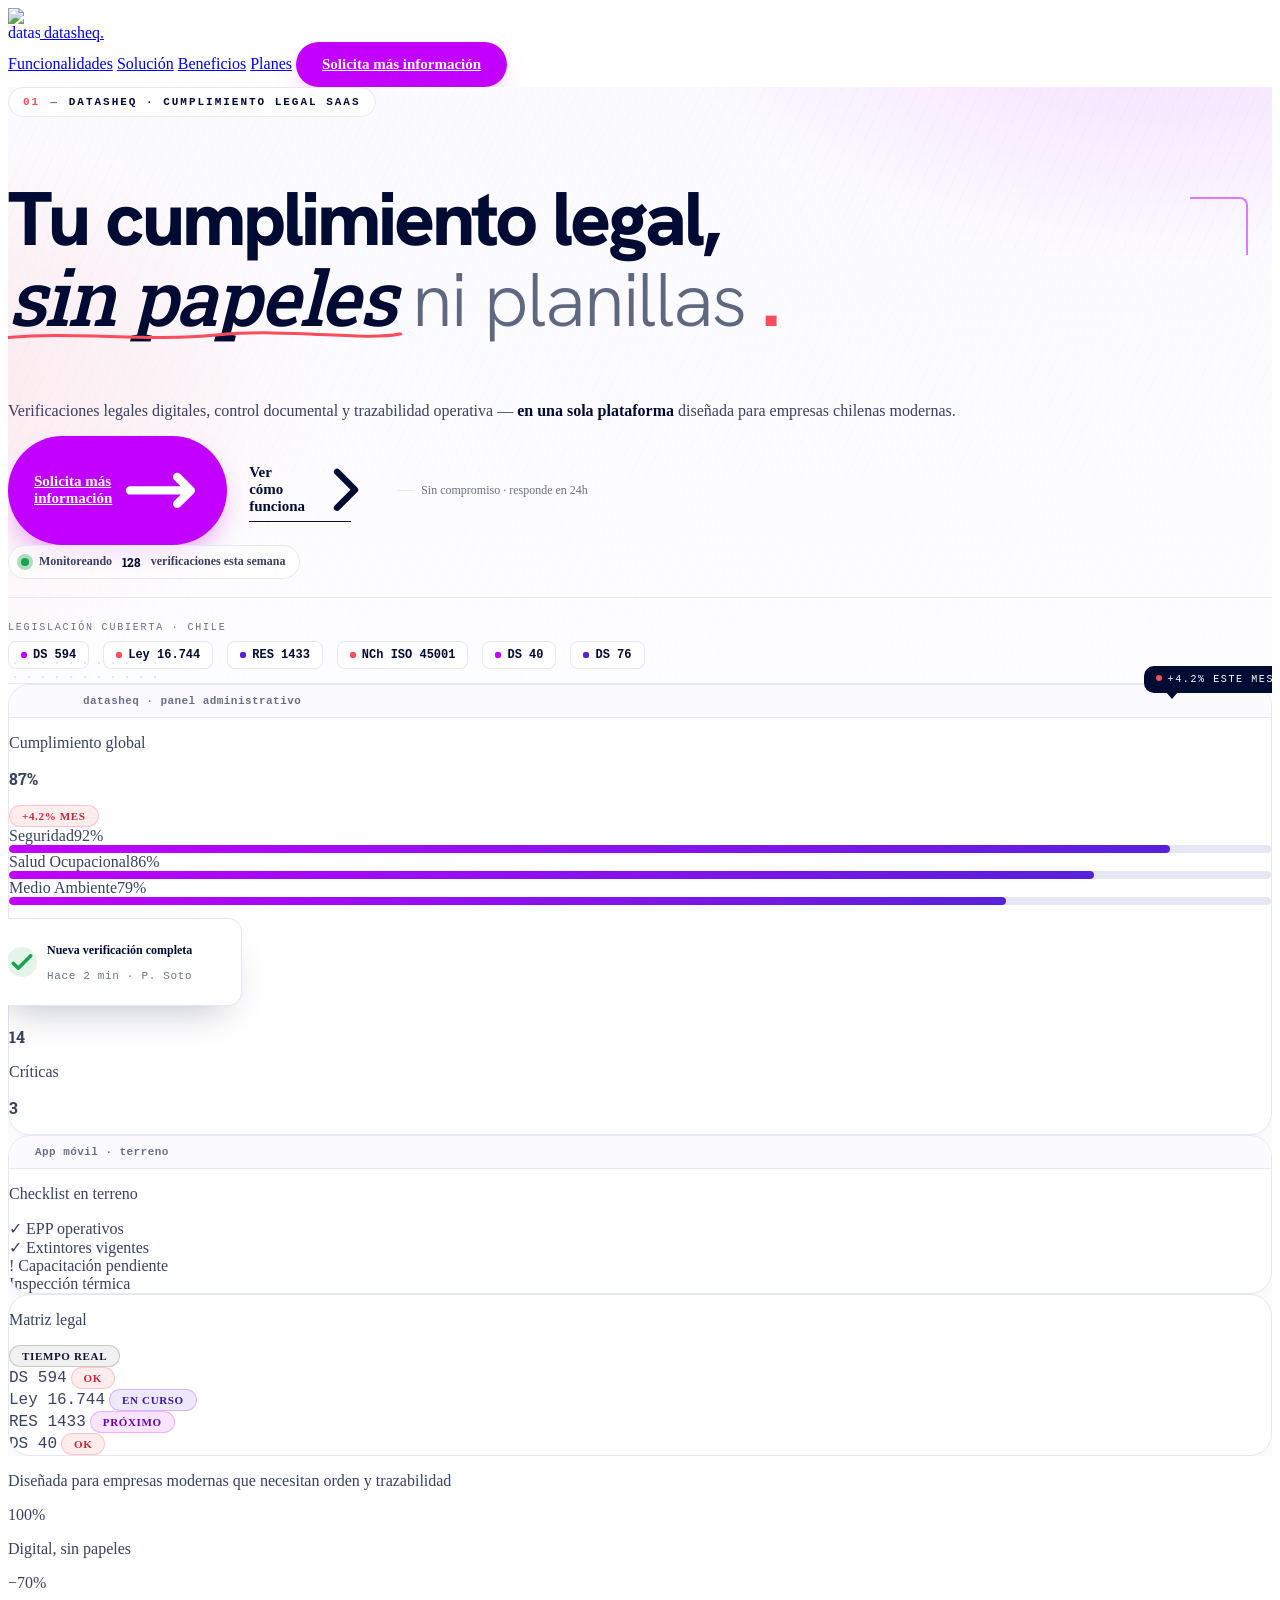
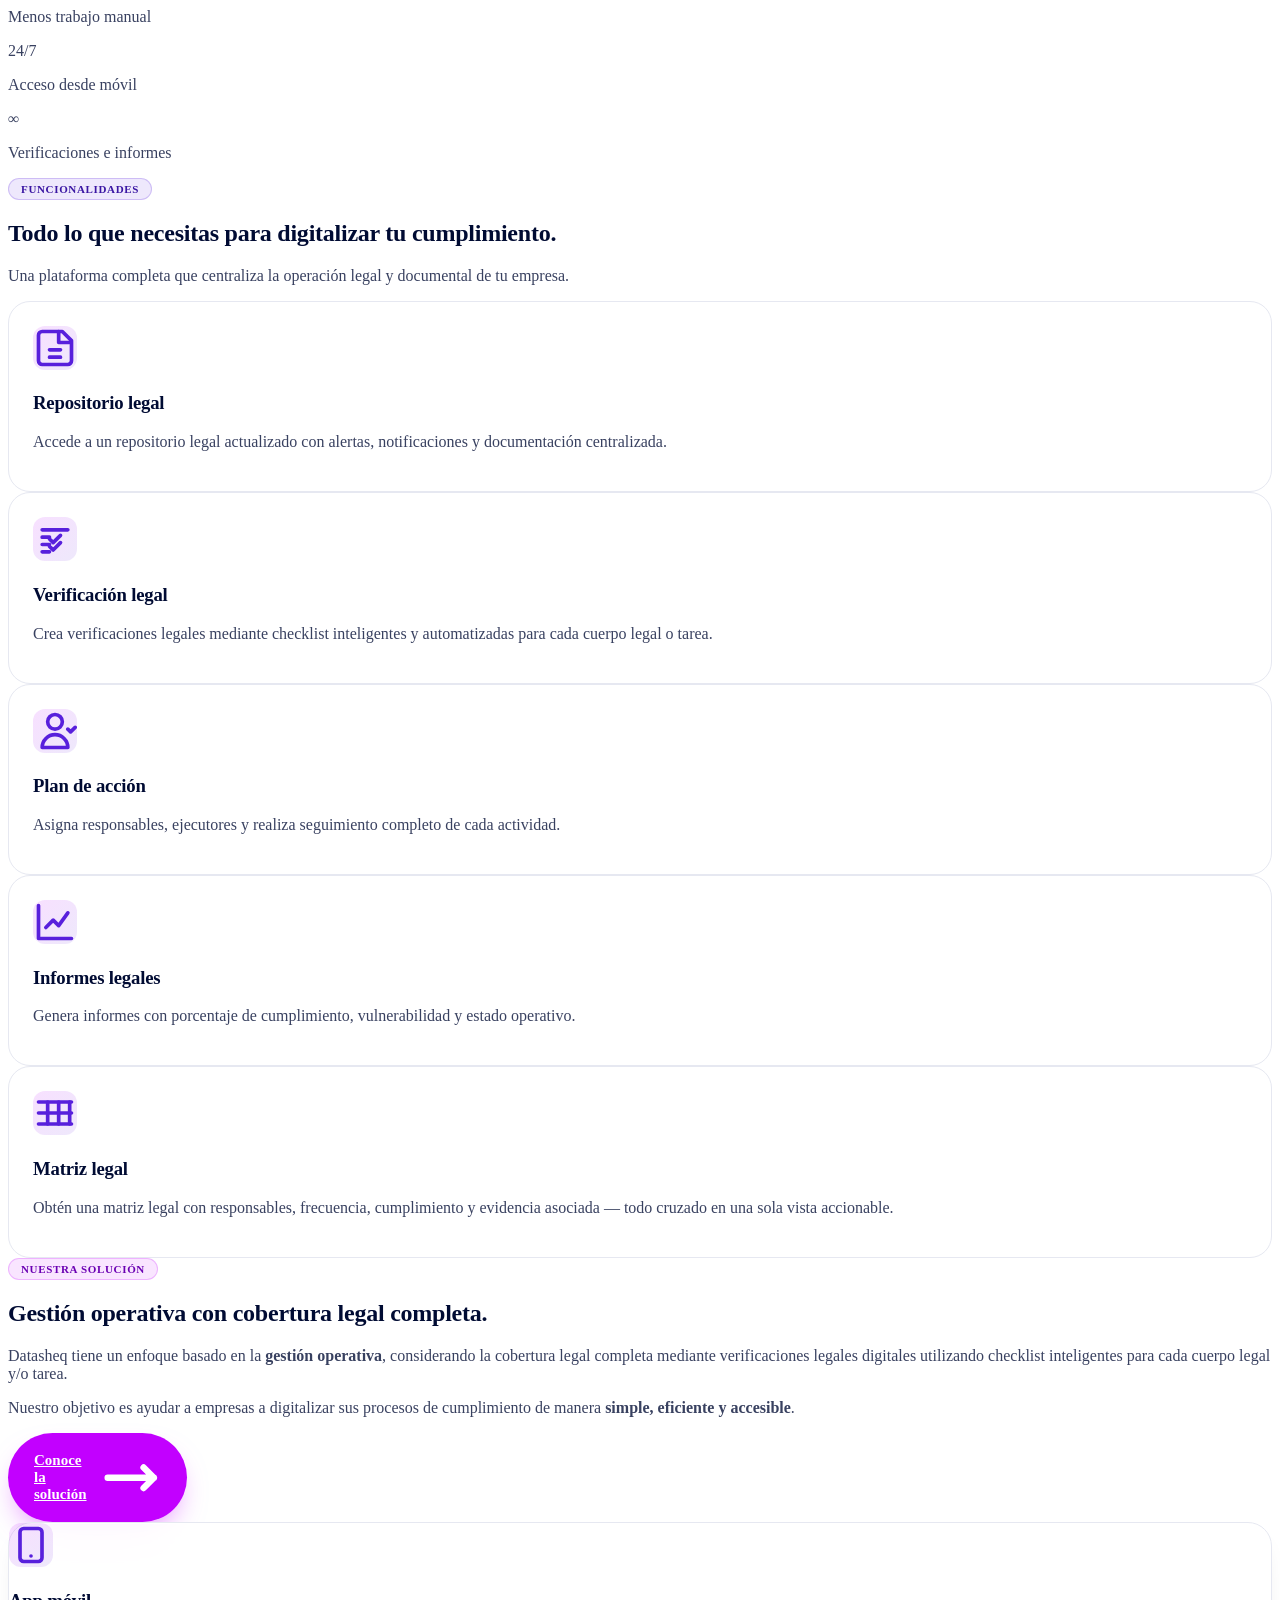
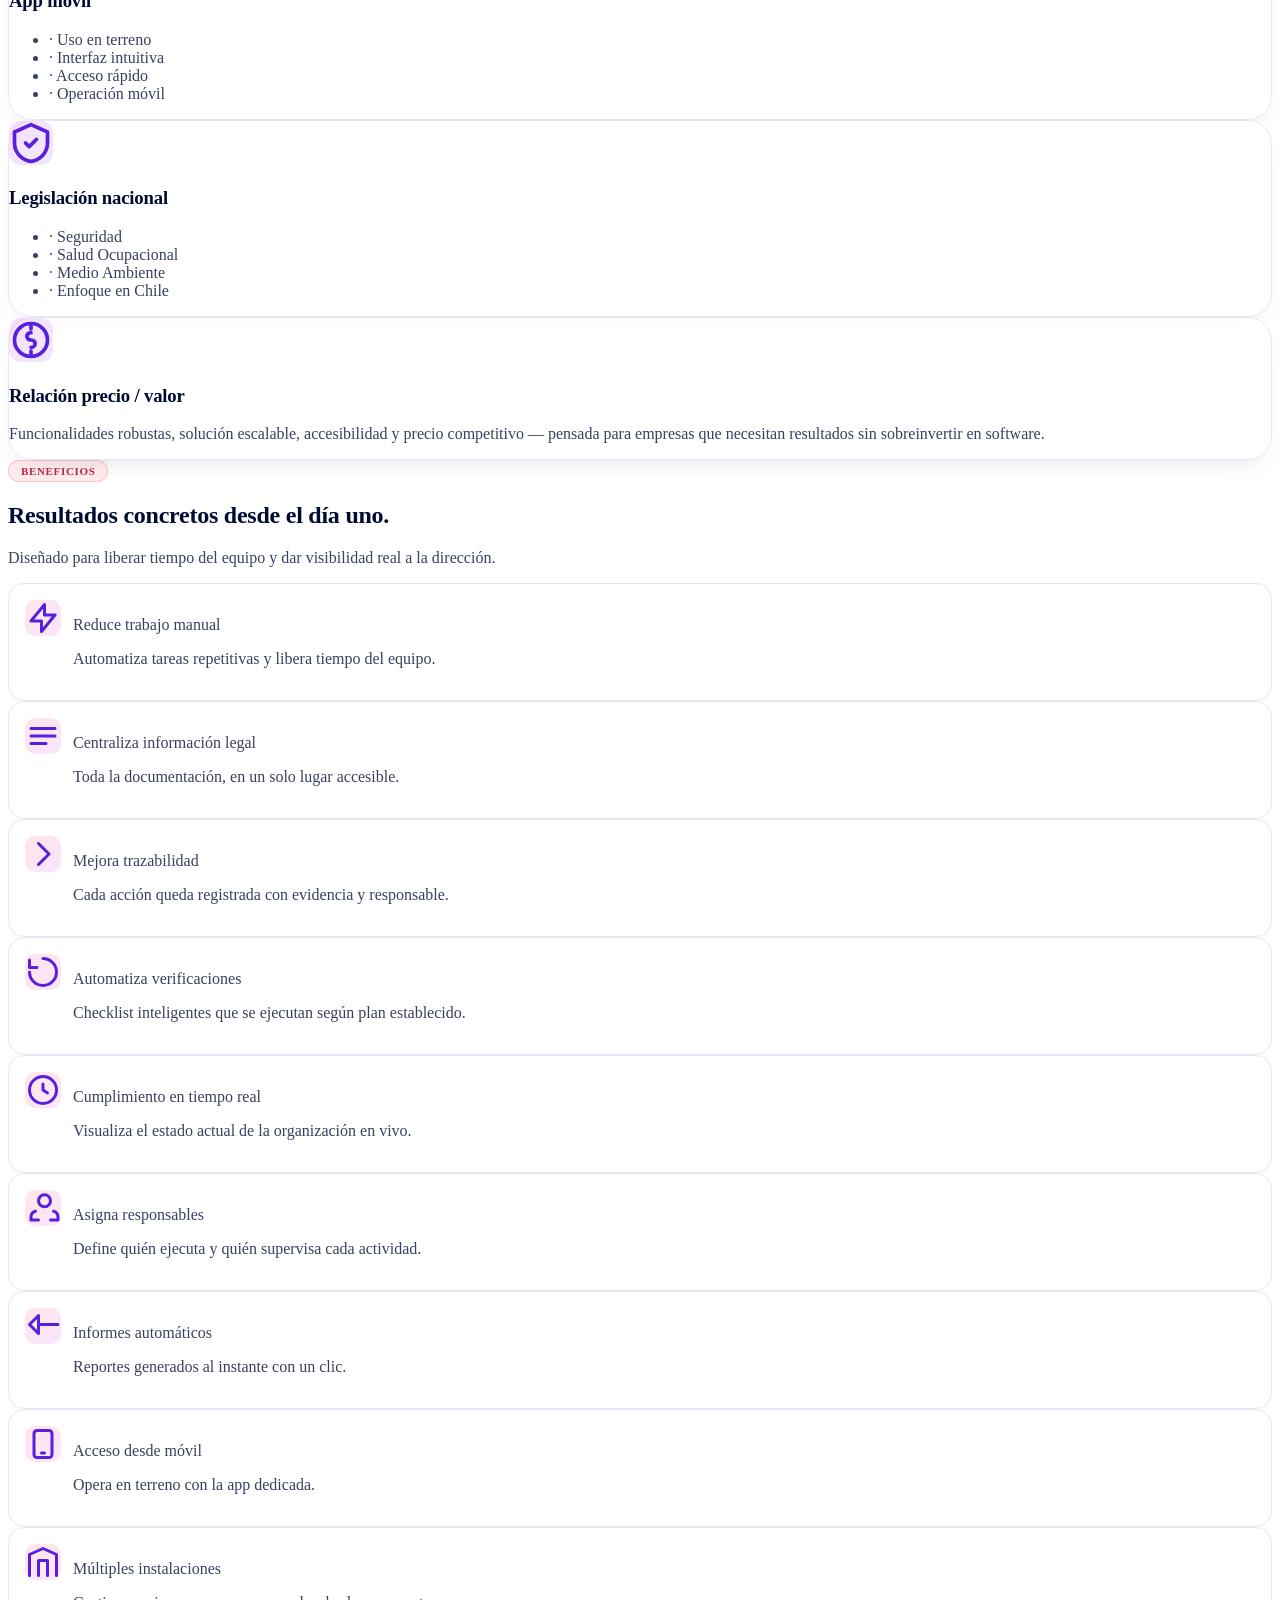
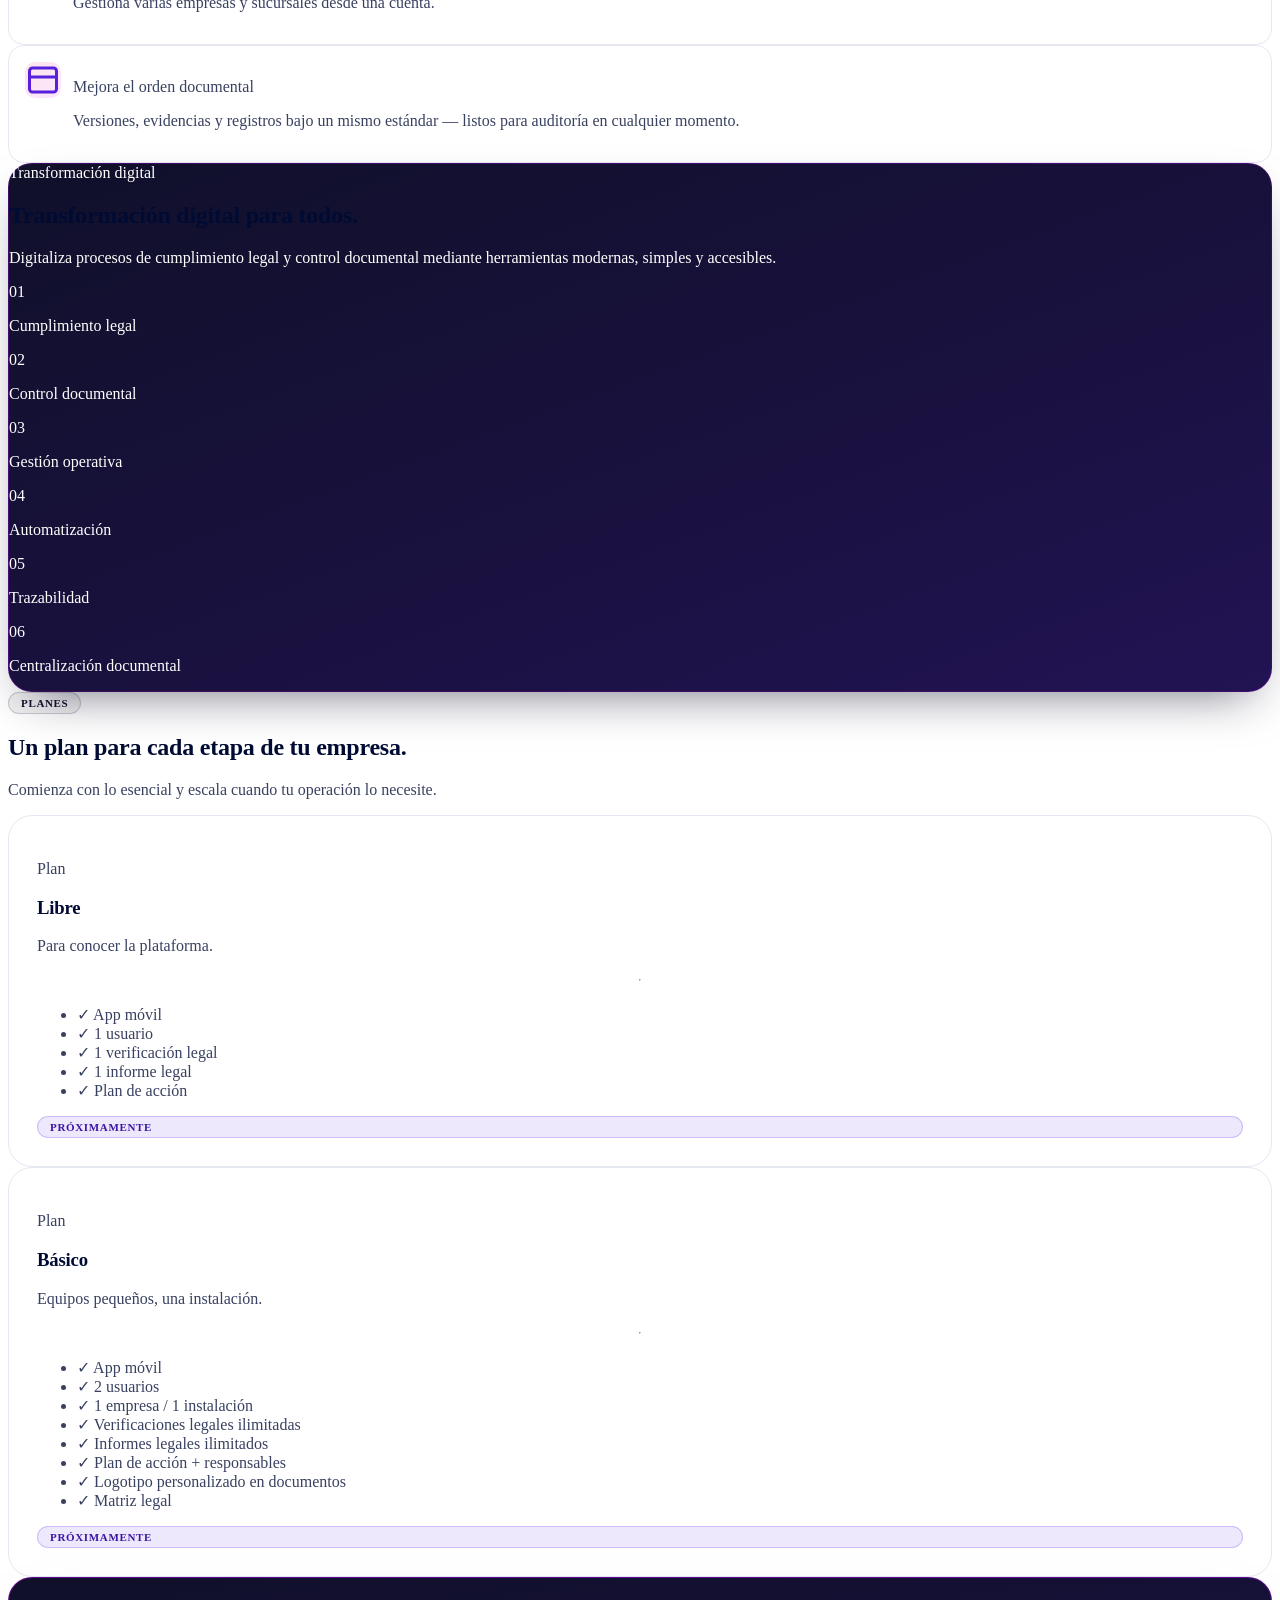
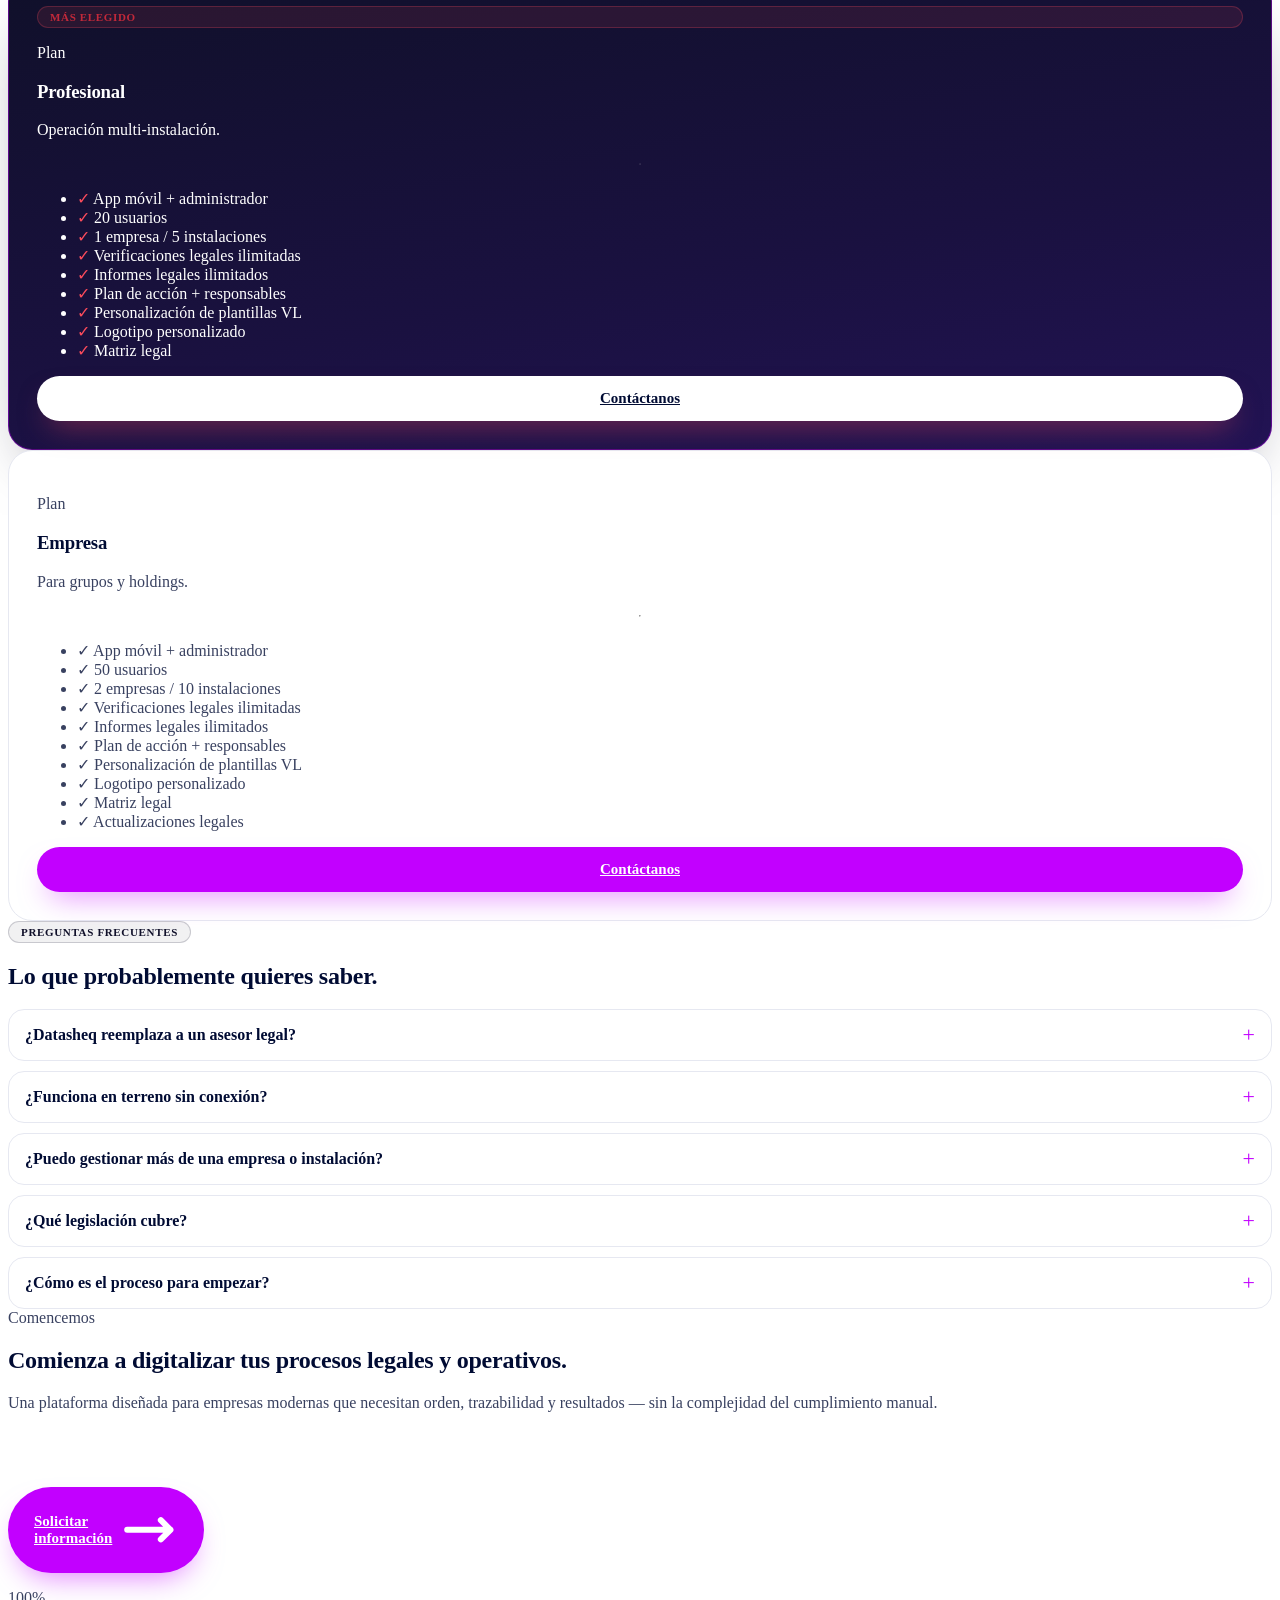
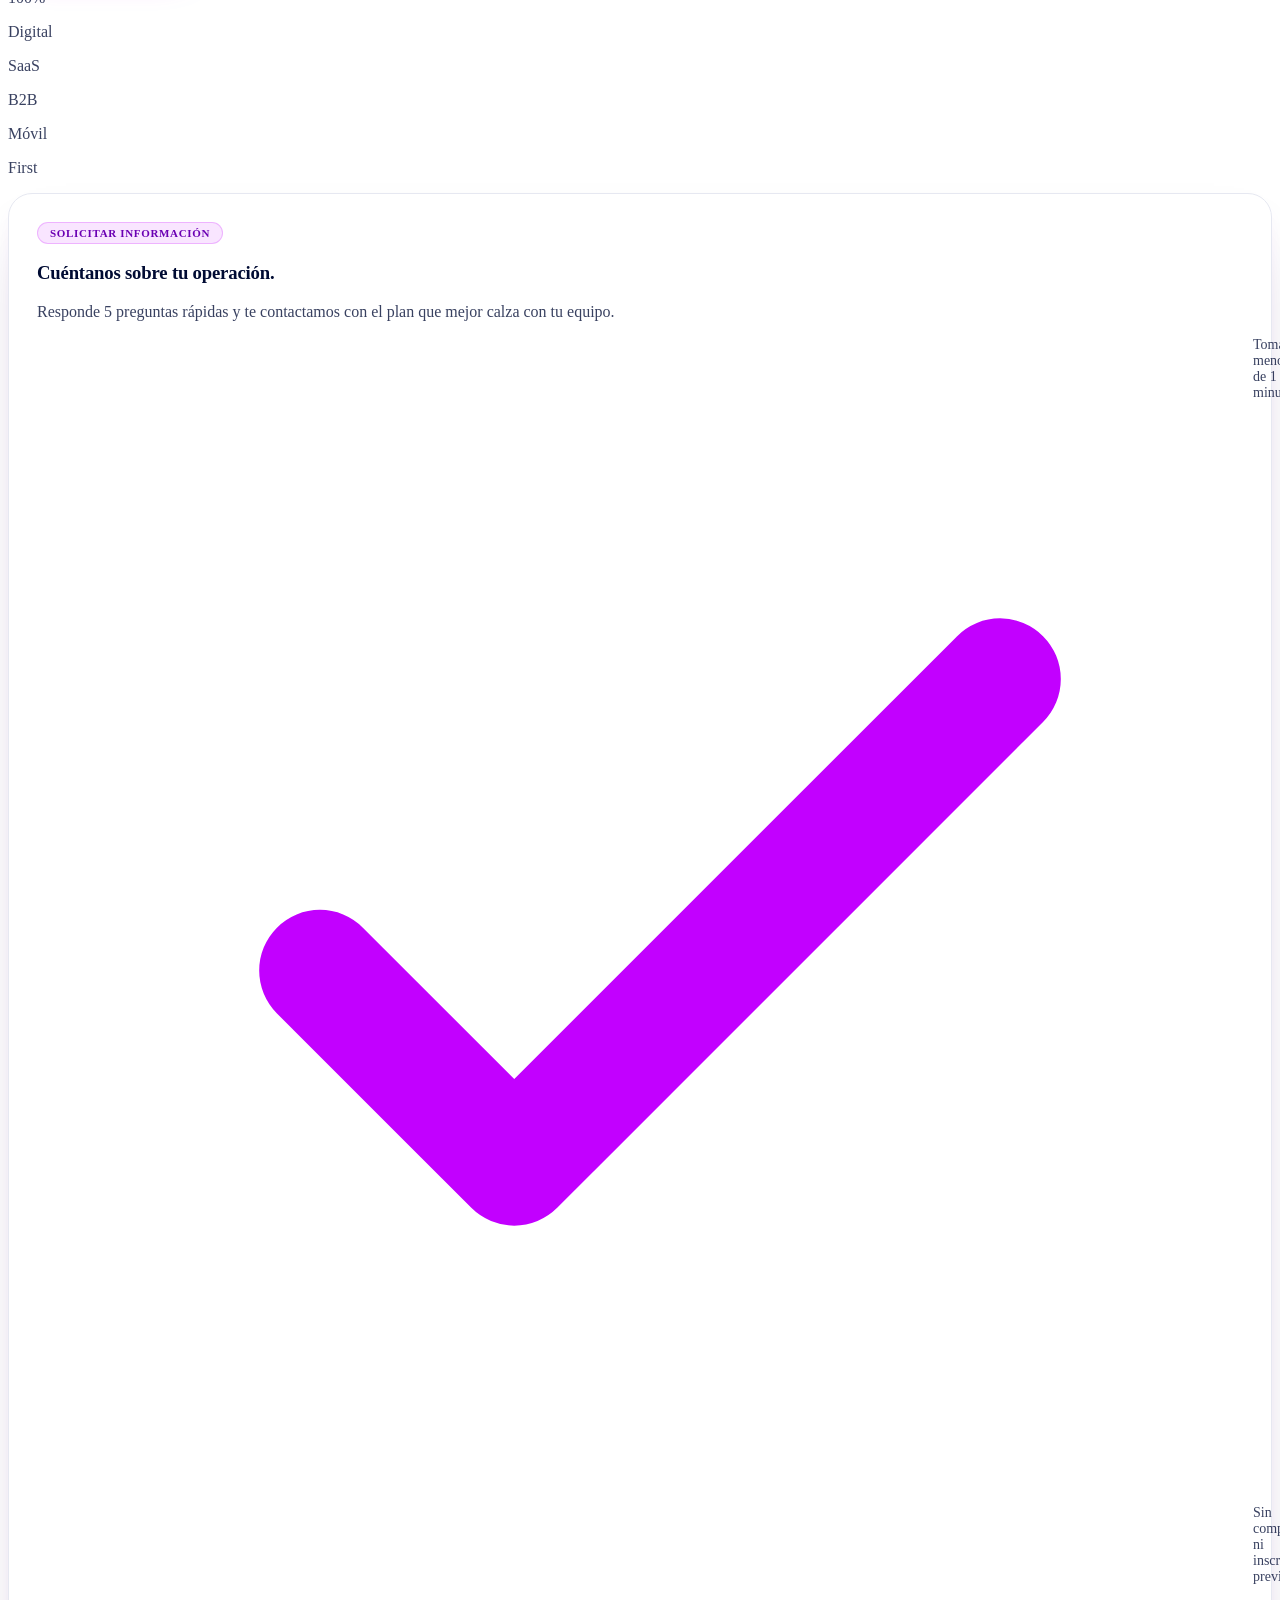
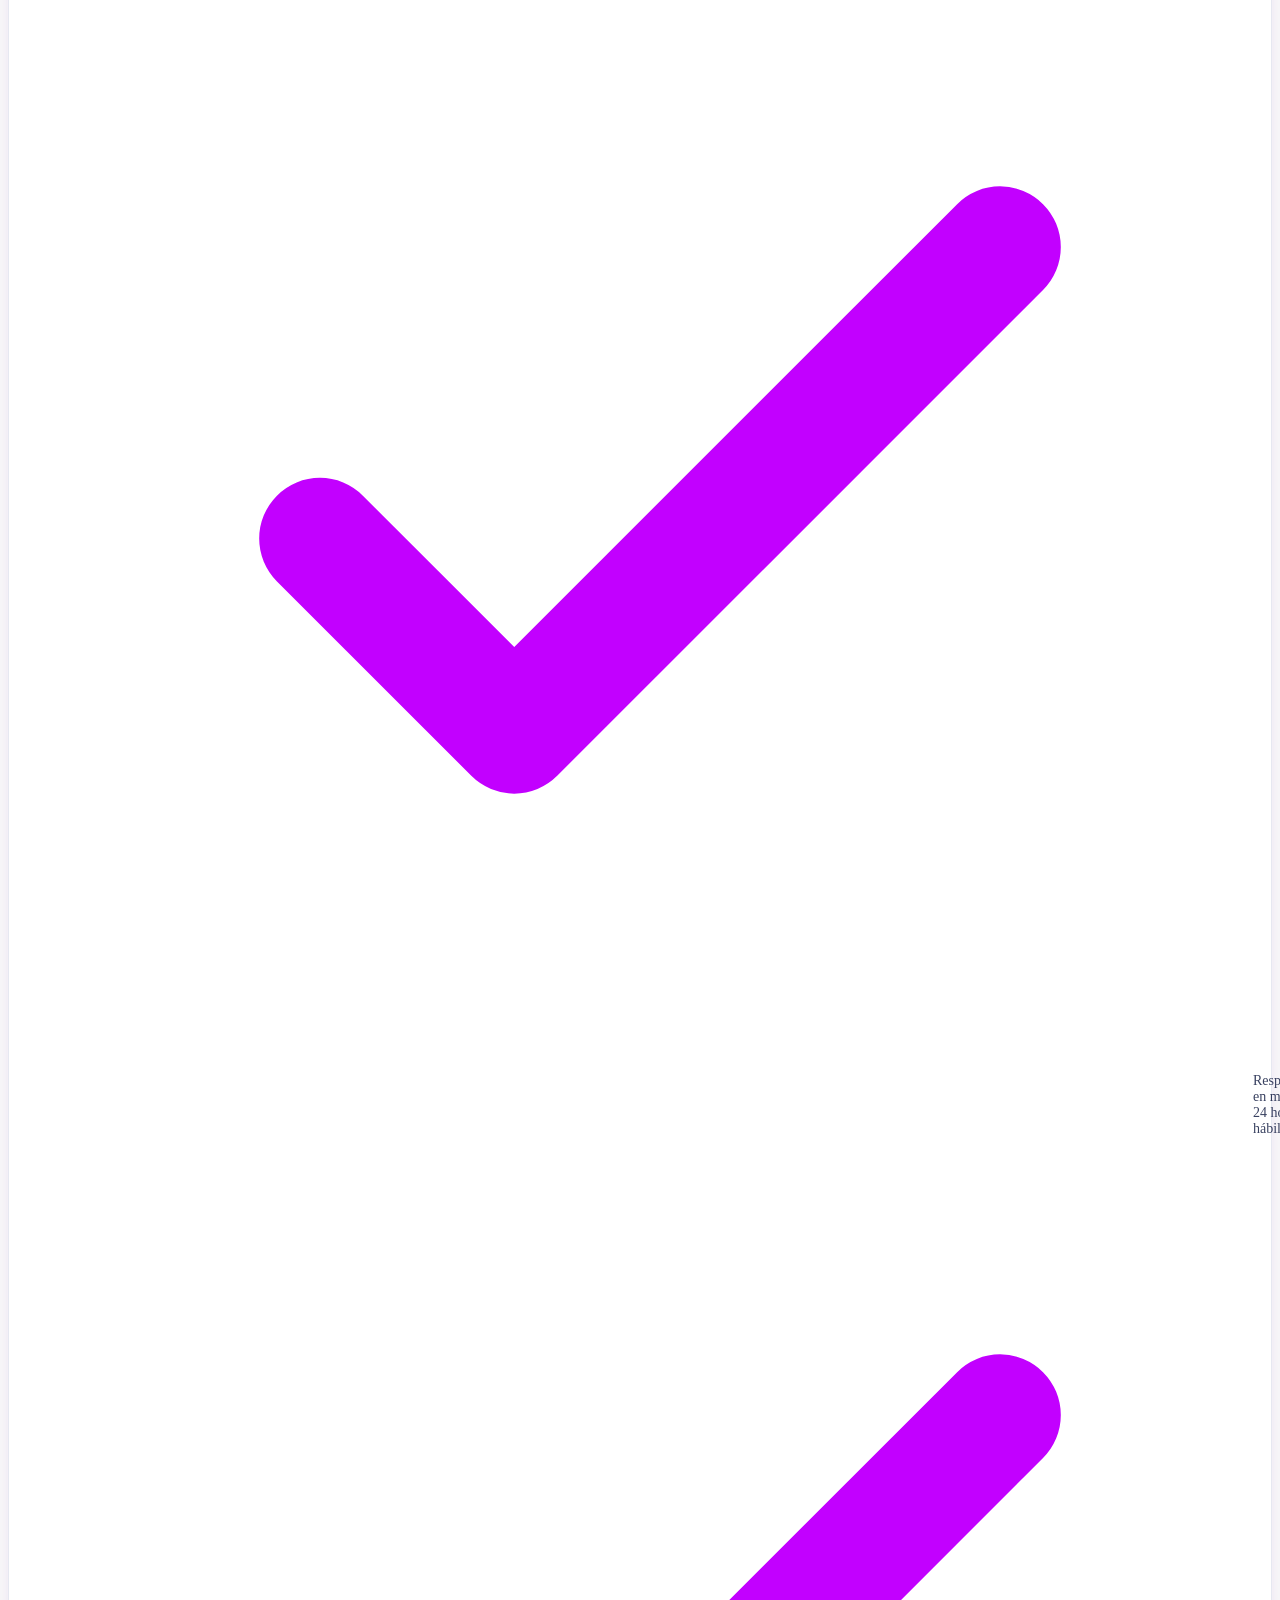
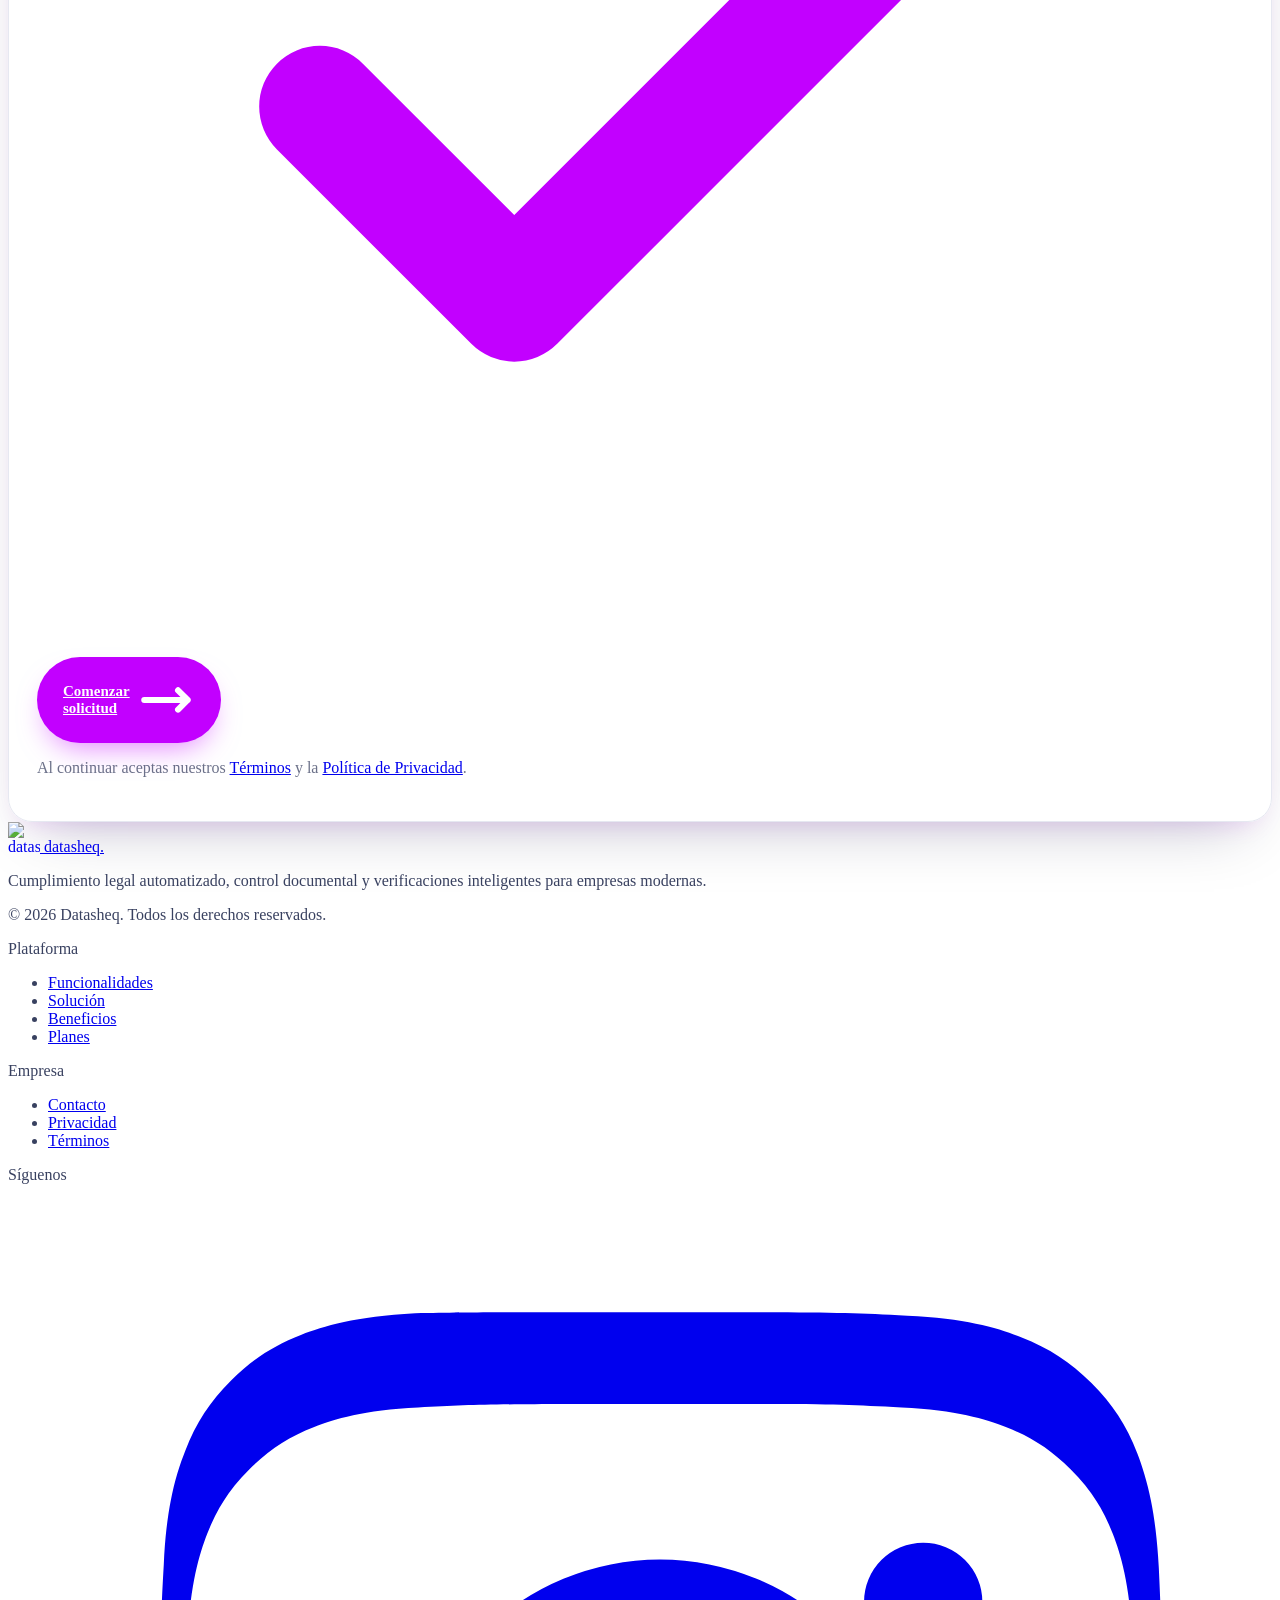
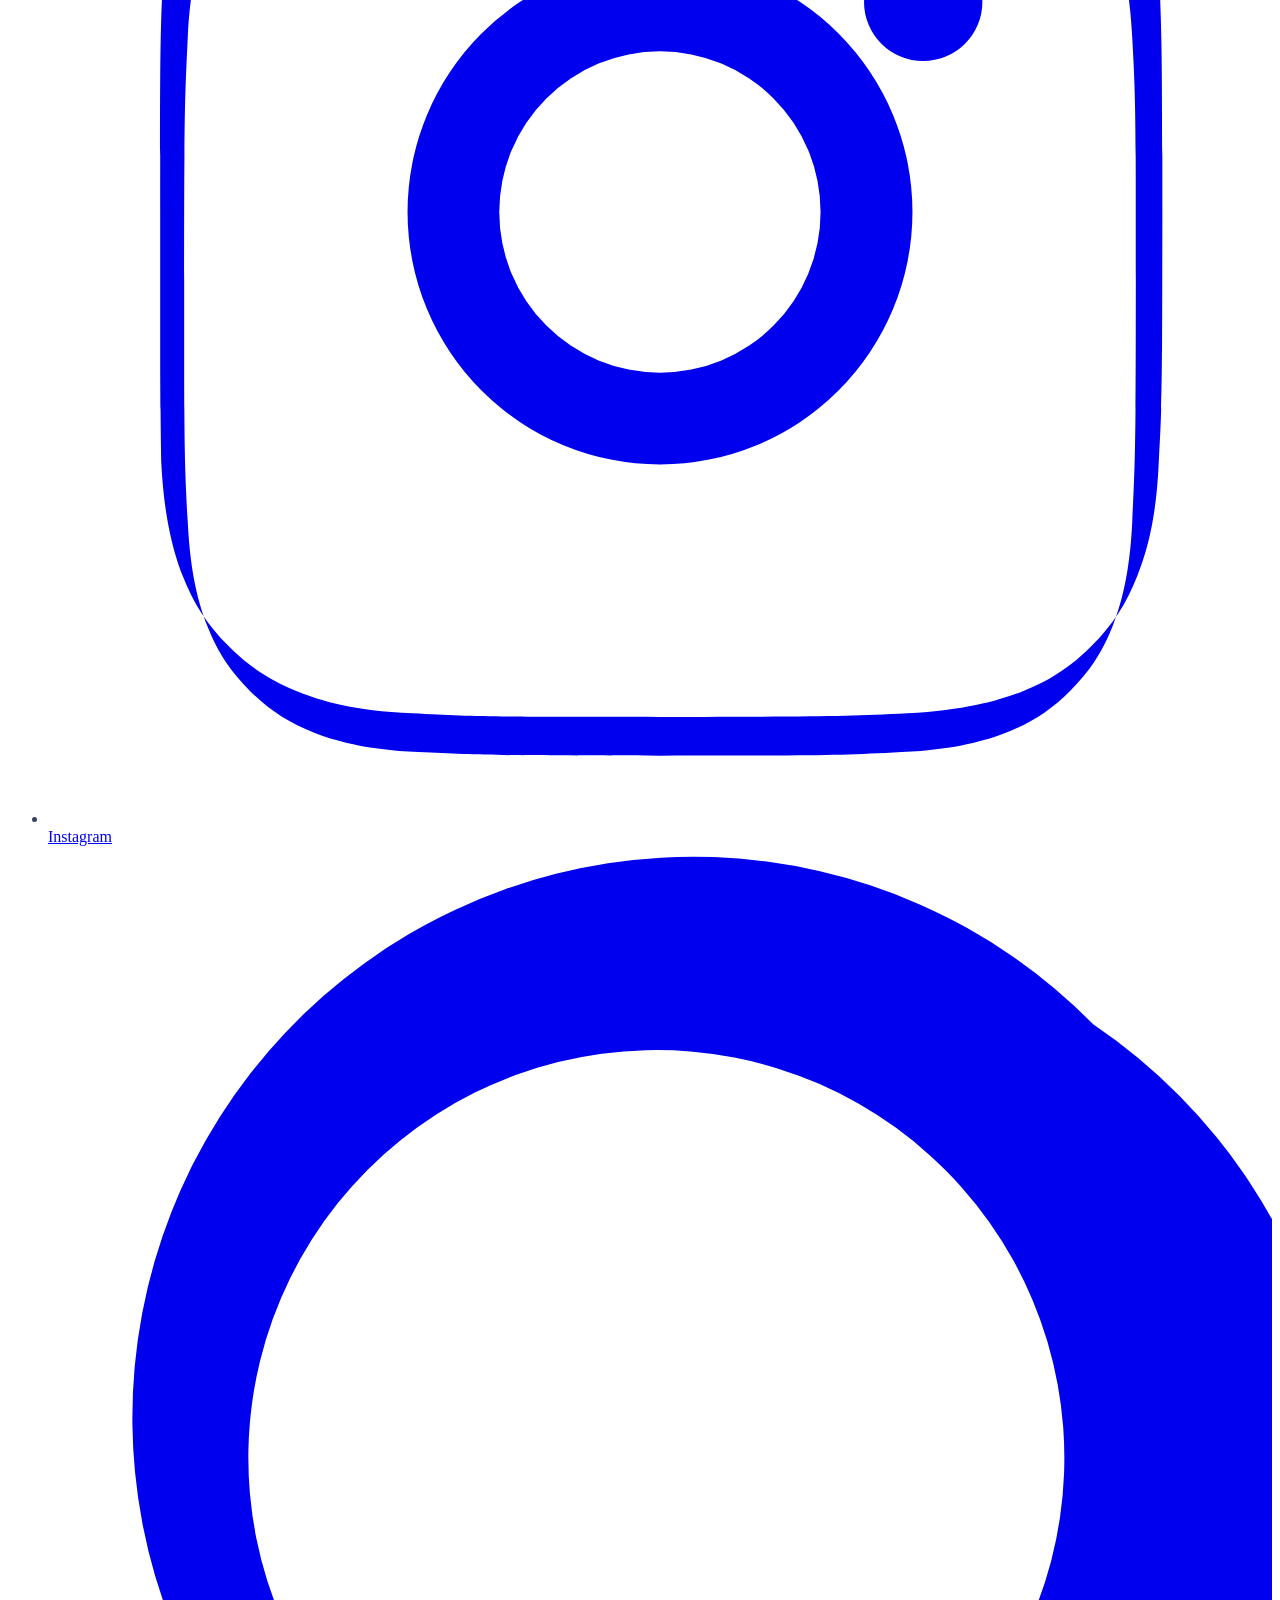
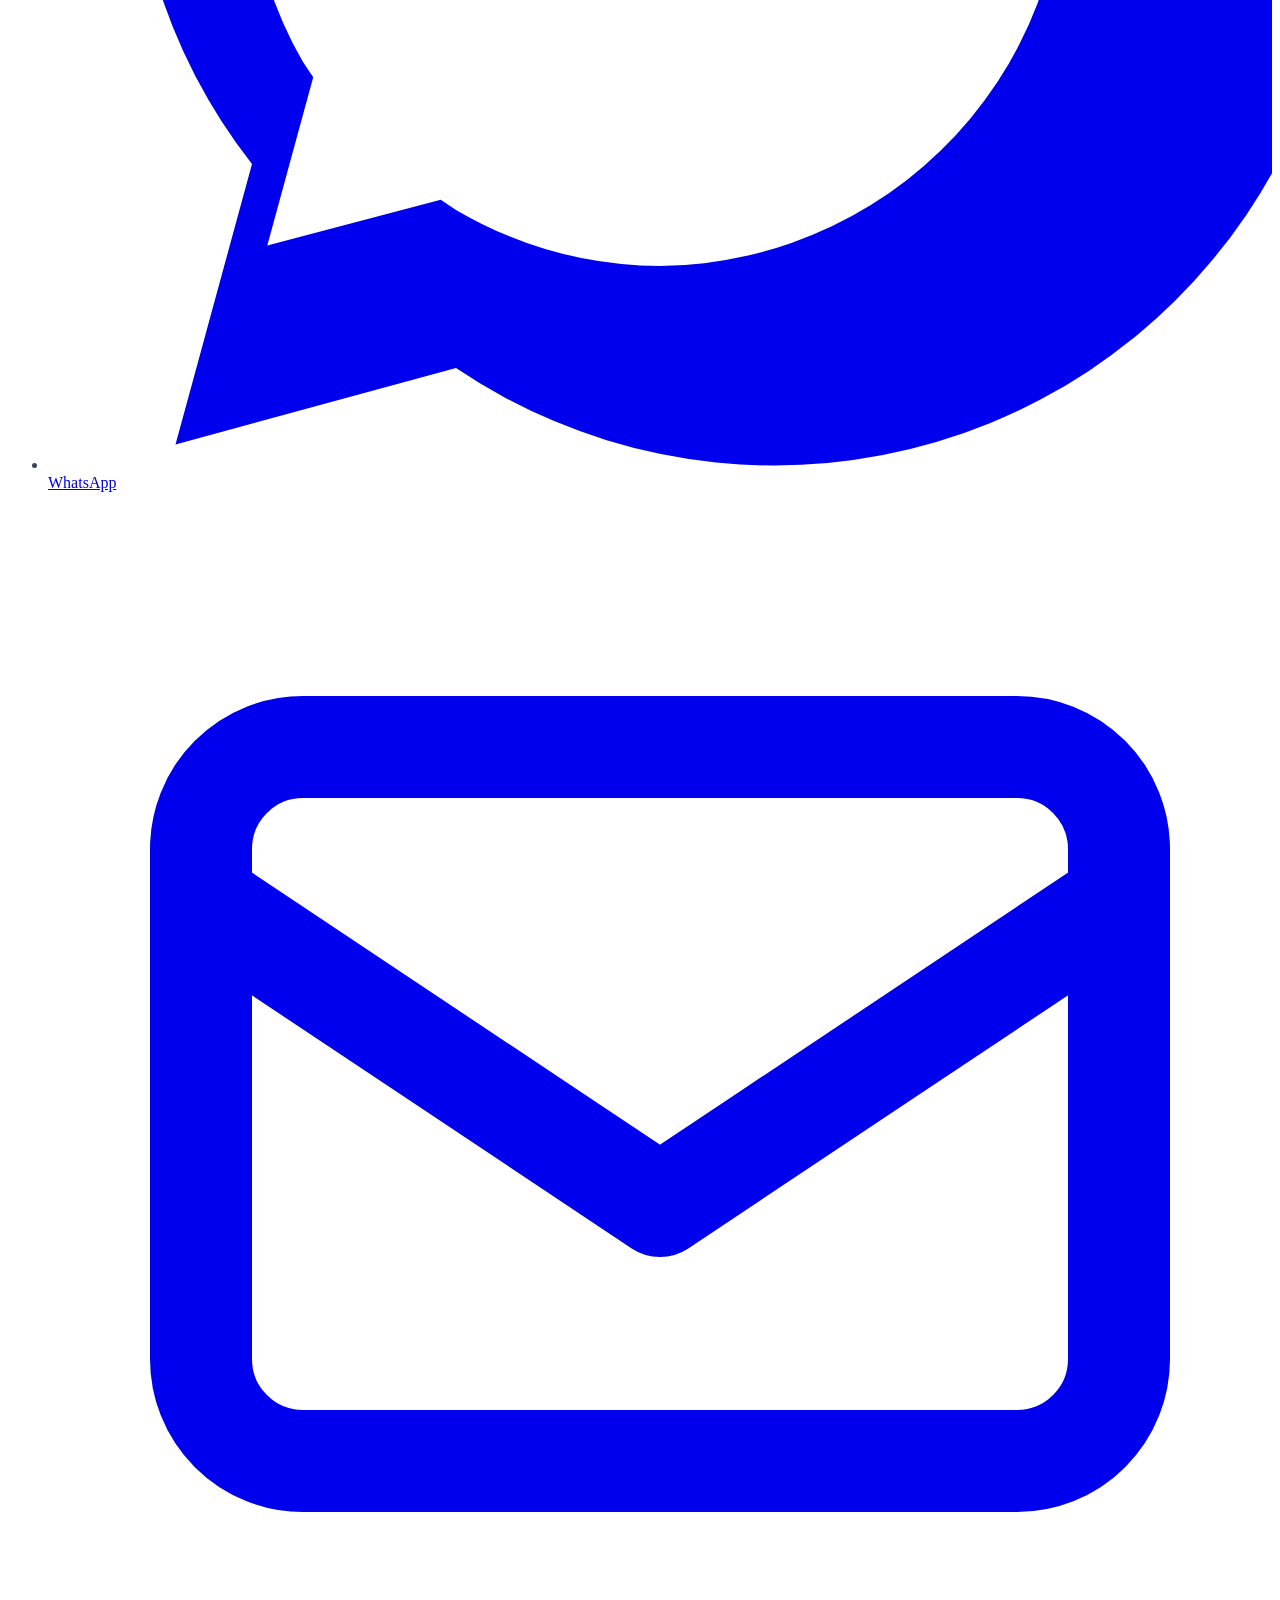
==== commit a0ab43da: "Add mobile-first nav, hero, layout, and CTA optimizations (desktop unchanged) Agent-Logs-Url: https:" ====
--- a/public/index.html
+++ b/public/index.html
@@ -651,14 +651,303 @@
             margin-right: 6px; vertical-align: 1px;
         }
         @media (max-width: 480px) { .kpi-callout { display: none; } }
+
+        /* ──────────────────────────────────────────────────────────────
+           MOBILE NAV (hamburger + dropdown)
+           Desktop (≥ md / 768px) is completely unaffected.
+           ────────────────────────────────────────────────────────────── */
+        .nav-burger {
+            display: none;
+            width: 44px; height: 44px;
+            border-radius: 12px;
+            background: rgba(255,255,255,0.7);
+            border: 1px solid var(--brand-line);
+            align-items: center;
+            justify-content: center;
+            color: var(--brand-ink);
+            transition: background 0.2s ease, border-color 0.2s ease, transform 0.2s ease;
+            -webkit-tap-highlight-color: transparent;
+        }
+        .nav-burger:active { transform: scale(0.96); }
+        .nav-burger:focus-visible { outline: 2px solid var(--brand-purple); outline-offset: 2px; }
+        .burger-bars { position: relative; width: 20px; height: 14px; display: inline-block; }
+        .burger-bars > span {
+            position: absolute; left: 0; right: 0; height: 2px; border-radius: 2px;
+            background: var(--brand-ink);
+            transition: transform 0.25s ease, opacity 0.2s ease, top 0.25s ease;
+        }
+        .burger-bars > span:nth-child(1) { top: 0; }
+        .burger-bars > span:nth-child(2) { top: 6px; }
+        .burger-bars > span:nth-child(3) { top: 12px; }
+        .nav-burger[aria-expanded="true"] .burger-bars > span:nth-child(1) { top: 6px; transform: rotate(45deg); }
+        .nav-burger[aria-expanded="true"] .burger-bars > span:nth-child(2) { opacity: 0; }
+        .nav-burger[aria-expanded="true"] .burger-bars > span:nth-child(3) { top: 6px; transform: rotate(-45deg); }
+
+        .mobile-menu {
+            display: none;
+            overflow: hidden;
+            max-height: 0;
+            background: rgba(255,255,255,0.98);
+            backdrop-filter: blur(14px) saturate(1.1);
+            -webkit-backdrop-filter: blur(14px) saturate(1.1);
+            border-bottom: 1px solid transparent;
+            transition: max-height 0.32s ease, border-color 0.2s ease;
+        }
+        .mobile-menu[data-open="true"] {
+            max-height: 90vh;
+            border-bottom-color: var(--brand-line);
+        }
+        .mobile-menu-inner {
+            display: flex; flex-direction: column;
+            padding: 8px 16px calc(20px + env(safe-area-inset-bottom, 0px));
+            gap: 2px;
+        }
+        .mobile-menu-link {
+            display: flex; align-items: center;
+            min-height: 52px;
+            padding: 0 4px;
+            font-size: 17px; font-weight: 700;
+            color: var(--brand-ink);
+            border-bottom: 1px solid var(--brand-line);
+            -webkit-tap-highlight-color: transparent;
+        }
+        .mobile-menu-link:last-of-type { border-bottom: 0; }
+        .mobile-menu-link:active { color: var(--brand-purple); }
+        .mobile-menu-cta {
+            margin-top: 14px;
+            width: 100%;
+            padding: 16px 22px !important;
+            font-size: 16px !important;
+        }
+        .mobile-menu-note {
+            margin-top: 12px;
+            font-size: 12px;
+            color: var(--brand-muted);
+            text-align: center;
+        }
+        .nav-overlay {
+            display: none;
+            position: fixed; inset: 0;
+            background: rgba(16, 16, 42, 0.35);
+            z-index: 40;
+            border: 0; padding: 0;
+            opacity: 0;
+            transition: opacity 0.25s ease;
+            cursor: pointer;
+        }
+        .nav-overlay.is-visible { opacity: 1; }
+
+        /* Show mobile chrome only below md */
+        @media (max-width: 767px) {
+            .nav-burger { display: inline-flex; }
+            .mobile-menu { display: block; }
+            #site-nav[data-menu-open="true"] ~ .nav-overlay { display: block; }
+        }
+
+        /* ──────────────────────────────────────────────────────────────
+           MOBILE-FIRST OVERRIDES (≤ 767px)
+           Scoped strictly inside (max-width: 767px) so the desktop
+           layout remains pixel-identical above this breakpoint.
+           ────────────────────────────────────────────────────────────── */
+        @media (max-width: 767px) {
+            /* Slightly shorter nav bar to reclaim vertical space */
+            #site-nav .nav-row { height: 64px; }
+
+            /* ── Hero ── */
+            .hero-redux {
+                padding-top: 84px !important;
+                padding-bottom: 28px !important;
+            }
+            .hero-redux::before { display: none; } /* drop pinstripe noise */
+            .hero-eyebrow {
+                font-size: 10px;
+                padding: 6px 12px;
+                margin-bottom: 18px !important;
+            }
+            .hero-headline {
+                font-size: clamp(34px, 9vw, 44px) !important;
+                line-height: 1.04 !important;
+                letter-spacing: -0.03em !important;
+                margin-bottom: 16px !important;
+            }
+            .hero-headline .serif-accent::after { height: 9px; bottom: -0.04em; }
+            .hero-redux p.text-base {
+                font-size: 16px !important;
+                line-height: 1.55 !important;
+                margin-bottom: 22px !important;
+            }
+
+            /* CTA row: stack, full-width primary, link secondary, note below */
+            .hero-cta-row {
+                flex-direction: column;
+                align-items: stretch;
+                gap: 10px !important;
+                margin-bottom: 18px !important;
+            }
+            .hero-cta-row .btn-primary {
+                width: 100%;
+                padding: 16px 22px;
+                font-size: 16px;
+                min-height: 52px;
+            }
+            .hero-cta-row .hero-link {
+                justify-content: center;
+                padding: 12px 4px;
+                min-height: 44px;
+            }
+            .hero-cta-row .hero-link::after { display: none; }
+            .hero-cta-note {
+                justify-content: center;
+                font-size: 12px;
+            }
+            .hero-cta-note::before { display: none; }
+
+            /* Live pulse strip stays small but lighter */
+            .hero-live { font-size: 11px; padding: 6px 12px 6px 10px; }
+
+            /* Legal codes: horizontal scroll instead of wrap (cleaner) */
+            .codes-strip { margin-top: 14px; padding: 10px 0; }
+            .codes-strip-label { margin-bottom: 6px; }
+            .codes-track {
+                flex-wrap: nowrap;
+                overflow-x: auto;
+                gap: 8px;
+                padding-bottom: 4px;
+                scrollbar-width: none;
+                -webkit-overflow-scrolling: touch;
+                mask-image: linear-gradient(90deg, #000 92%, transparent 100%);
+                -webkit-mask-image: linear-gradient(90deg, #000 92%, transparent 100%);
+            }
+            .codes-track::-webkit-scrollbar { display: none; }
+            .code-chip { flex-shrink: 0; }
+
+            /* Hero visual: simplify — keep only main dashboard mock */
+            .hero-visual { margin-top: 28px; }
+            .hero-visual::before { display: none; }
+            .hero-visual .absolute.-inset-6 { display: none; } /* heavy blur gradient */
+            .hero-mock-secondary { display: none !important; }
+            .hero-visual .mock-window { box-shadow: 0 18px 36px -22px rgba(0, 11, 51, 0.18); }
+
+            /* ── Generic section padding on mobile ── */
+            main > section { padding-top: 44px; padding-bottom: 44px; }
+            main > section:first-of-type { padding-top: 84px; } /* hero already overridden but safety */
+            /* Trust bar slimmer */
+            main > section.py-7 { padding-top: 28px; padding-bottom: 28px; }
+
+            /* Section headings */
+            section h2.text-3xl,
+            section h2 {
+                font-size: 28px !important;
+                line-height: 1.15 !important;
+                letter-spacing: -0.02em;
+            }
+            section .pill { font-size: 10px; }
+
+            /* ── Trust bar ── */
+            section .grid.grid-cols-2.md\:grid-cols-4 > div p.text-3xl {
+                font-size: 26px;
+            }
+
+            /* ── Feature cards / benefits / bento ── */
+            .feat-card { padding: 20px; border-radius: 18px; }
+            .feat-card h3 { font-size: 17px !important; }
+            .feat-card p { font-size: 14px !important; }
+            .feat-icon { width: 40px; height: 40px; border-radius: 11px; }
+
+            /* Benefits: force single column on small mobile for clean scanning */
+            #beneficios .grid.sm\:grid-cols-2 { grid-template-columns: 1fr !important; }
+            .benefit { padding: 14px; border-radius: 14px; }
+            .benefit p.font-bold { font-size: 14px; }
+            .benefit p.text-xs { font-size: 13px !important; }
+
+            /* Solución bento cards: single column, tighter */
+            #solucion .grid.sm\:grid-cols-2 { grid-template-columns: 1fr !important; }
+            #solucion .bento { padding: 18px !important; }
+
+            /* ── Plans / pricing ── */
+            .plan-card { padding: 22px; border-radius: 20px; }
+            .plan-card h3 { font-size: 22px !important; }
+            .plan-card ul li { font-size: 14px; }
+            /* Featured plan: bring forward (first) on mobile so the recommended plan is seen first */
+            #planes .grid { row-gap: 14px; }
+            #planes .plan-card.is-featured { order: -1; }
+
+            /* ── Transformación dark card ── */
+            section .bento-dark { padding: 24px !important; border-radius: 20px; }
+            section .bento-dark h2 { color: #fff !important; font-size: 26px !important; }
+            section .bento-dark .grid.grid-cols-2 { grid-template-columns: 1fr 1fr; gap: 10px; }
+            section .bento-dark .grid.grid-cols-2 .rounded-2xl { padding: 14px; border-radius: 14px; }
+            section .bento-dark .grid.grid-cols-2 .font-bold { font-size: 14px; }
+
+            /* ── FAQ ── */
+            details.faq-item { padding: 16px; border-radius: 14px; }
+            details.faq-item summary { font-size: 15px; min-height: 32px; }
+            details.faq-item summary::after { font-size: 24px; }
+
+            /* ── Final CTA section: put CTA card FIRST on mobile for conversion ── */
+            .cta-grid { gap: 24px !important; }
+            .cta-card-col { order: -1; }
+            .cta-copy h2 { color: #fff !important; font-size: 28px !important; line-height: 1.12 !important; }
+            .cta-copy .flex.flex-wrap.gap-3 { flex-direction: column; gap: 10px; }
+            .cta-copy .flex.flex-wrap.gap-3 > a {
+                width: 100%;
+                justify-content: center;
+                min-height: 52px;
+                padding: 16px 22px;
+                font-size: 16px;
+            }
+            .cta-copy .grid.grid-cols-3 { grid-template-columns: repeat(3, 1fr); gap: 8px; max-width: 100%; }
+            .cta-copy .grid.grid-cols-3 p.text-2xl { font-size: 18px; }
+
+            .form-cta-card { padding: 22px; border-radius: 20px; }
+            .form-cta-card h3 { font-size: 22px !important; }
+            .form-cta-card .btn-primary {
+                width: 100%; padding: 16px 22px;
+                font-size: 16px; min-height: 52px;
+            }
+
+            /* ── Footer ── */
+            footer .flex.flex-col.md\:flex-row { gap: 28px; }
+            footer .grid.grid-cols-2.sm\:grid-cols-3 {
+                grid-template-columns: 1fr 1fr;
+                gap: 24px;
+            }
+            footer p.text-sm { font-size: 14px; }
+
+            /* ── Sticky mobile CTA: comfortable size, no oversized push ── */
+            .sticky-mobile-cta {
+                padding: 14px 22px !important;
+                font-size: 15px !important;
+                min-height: 52px;
+                border-radius: 999px;
+            }
+            body { padding-bottom: 84px; }
+
+            /* Ensure interactive tap targets meet ≥44px */
+            a.hero-link, footer a, .mobile-menu-link { min-height: 44px; }
+
+            /* Smooth any decorative motion-heavy elements */
+            .reveal { transition-duration: 0.4s; }
+        }
+
+        /* Even tighter on very small screens */
+        @media (max-width: 380px) {
+            .hero-headline { font-size: 30px !important; }
+            section h2 { font-size: 24px !important; }
+            .plan-card h3 { font-size: 20px !important; }
+            footer .grid.grid-cols-2.sm\:grid-cols-3 { grid-template-columns: 1fr; }
+        }
+
+        /* Lock body scroll when mobile menu open */
+        body.menu-open { overflow: hidden; }
     </style>
 </head>
 
 <body class="min-h-screen bg-slate-50 text-slate-900 overflow-x-hidden">
     <!-- ============================== NAV ============================== -->
-    <nav class="fixed w-full z-50 transition-all duration-300 glass-nav bg-white/80 border-b border-slate-200">
+    <nav id="site-nav" class="fixed w-full z-50 transition-all duration-300 glass-nav bg-white/80 border-b border-slate-200">
         <div class="max-w-7xl mx-auto px-4 sm:px-6 lg:px-8">
-            <div class="flex justify-between items-center h-20">
+            <div class="flex justify-between items-center h-20 md:h-20 nav-row">
                 <a href="#top" class="flex items-center gap-2.5">
                     <span class="logo-mark">
                         <img src="/logo.png" alt="datasheq">
@@ -674,10 +963,30 @@
                         Solicita más información
                     </a>
                 </div>
-                <a href="/form" class="md:hidden text-sm font-bold text-brand-blue">Contacto →</a>
+                <!-- Mobile hamburger trigger (replaces previous "Contacto →" link) -->
+                <button id="nav-toggle" type="button" class="md:hidden nav-burger" aria-controls="mobile-menu" aria-expanded="false" aria-label="Abrir menú">
+                    <span class="burger-bars" aria-hidden="true">
+                        <span></span><span></span><span></span>
+                    </span>
+                </button>
+            </div>
+        </div>
+        <!-- Mobile drop-down menu (only rendered on mobile via CSS) -->
+        <div id="mobile-menu" class="mobile-menu" data-open="false" aria-hidden="true">
+            <div class="mobile-menu-inner">
+                <a href="#funcionalidades" class="mobile-menu-link" data-mm-link>Funcionalidades</a>
+                <a href="#solucion" class="mobile-menu-link" data-mm-link>Solución</a>
+                <a href="#beneficios" class="mobile-menu-link" data-mm-link>Beneficios</a>
+                <a href="#planes" class="mobile-menu-link" data-mm-link>Planes</a>
+                <a href="/form" class="btn-primary mobile-menu-cta">
+                    Solicita más información
+                    <svg class="w-4 h-4" fill="none" stroke="currentColor" viewBox="0 0 24 24"><path stroke-linecap="round" stroke-linejoin="round" stroke-width="2.5" d="M17 8l4 4m0 0l-4 4m4-4H3"></path></svg>
+                </a>
+                <p class="mobile-menu-note">Respondemos en menos de 24h hábiles · sin compromiso</p>
             </div>
         </div>
     </nav>
+    <button type="button" id="nav-overlay" class="nav-overlay" aria-hidden="true" tabindex="-1"></button>
 
     <main id="top" class="w-full">
         <!-- ============================== 1. HERO ============================== -->
@@ -789,7 +1098,7 @@
                                     </div>
                                 </div>
                                 <!-- Mobile mock -->
-                                <div class="col-span-12 md:col-span-7 mock-window">
+                                <div class="col-span-12 md:col-span-7 mock-window hero-mock-secondary">
                                     <div class="mock-bar">
                                         <span class="mock-bar-label">App móvil · terreno</span>
                                     </div>
@@ -814,7 +1123,7 @@
                                     </div>
                                 </div>
                                 <!-- Matriz legal mock -->
-                                <div class="col-span-12 md:col-span-5 mock-window">
+                                <div class="col-span-12 md:col-span-5 mock-window hero-mock-secondary">
                                     <div class="p-4">
                                         <div class="flex items-center justify-between mb-3">
                                             <p class="text-[11px] font-bold uppercase tracking-[0.14em] text-slate-500">Matriz legal</p>
@@ -823,19 +1132,19 @@
                                         <div class="space-y-2 text-[11px]">
                                             <div class="flex items-center justify-between gap-2">
                                                 <span class="font-semibold text-slate-700 truncate" style="font-family: 'Roboto Mono', ui-monospace, monospace;">DS 594</span>
-                                                <span class="pill !py-0 !px-2 !text-[9px]" style="background: rgba(16, 185, 129, 0.12); color: #047857; border: 1px solid rgba(16, 185, 129, 0.28);">OK</span>
+                                                <span class="pill pill-emerald !py-0 !px-2 !text-[9px]">OK</span>
                                             </div>
                                             <div class="flex items-center justify-between gap-2">
                                                 <span class="font-semibold text-slate-700 truncate" style="font-family: 'Roboto Mono', ui-monospace, monospace;">Ley 16.744</span>
-                                                <span class="pill !py-0 !px-2 !text-[9px]" style="background: rgba(245, 158, 11, 0.14); color: #b45309; border: 1px solid rgba(245, 158, 11, 0.32);">En curso</span>
+                                                <span class="pill pill-cyan !py-0 !px-2 !text-[9px]">En curso</span>
                                             </div>
                                             <div class="flex items-center justify-between gap-2">
                                                 <span class="font-semibold text-slate-700 truncate" style="font-family: 'Roboto Mono', ui-monospace, monospace;">RES 1433</span>
-                                                <span class="pill !py-0 !px-2 !text-[9px]" style="background: rgba(14, 165, 233, 0.12); color: #0369a1; border: 1px solid rgba(14, 165, 233, 0.30);">Próximo</span>
+                                                <span class="pill pill-sky !py-0 !px-2 !text-[9px]">Próximo</span>
                                             </div>
                                             <div class="flex items-center justify-between gap-2">
                                                 <span class="font-semibold text-slate-700 truncate" style="font-family: 'Roboto Mono', ui-monospace, monospace;">DS 40</span>
-                                                <span class="pill !py-0 !px-2 !text-[9px]" style="background: rgba(16, 185, 129, 0.12); color: #047857; border: 1px solid rgba(16, 185, 129, 0.28);">OK</span>
+                                                <span class="pill pill-emerald !py-0 !px-2 !text-[9px]">OK</span>
                                             </div>
                                         </div>
                                     </div>
@@ -1170,8 +1479,8 @@
         <!-- ============================== 7. CTA FINAL + FORMULARIO ============================== -->
         <section id="contacto" class="py-16 md:py-24 bg-gradient-to-br from-brand-ink via-brand-night to-brand-navy text-white">
             <div class="max-w-7xl mx-auto px-4 sm:px-6 lg:px-8">
-                <div class="grid grid-cols-1 lg:grid-cols-12 gap-10 items-start">
-                    <div class="lg:col-span-6">
+                <div class="grid grid-cols-1 lg:grid-cols-12 gap-10 items-start cta-grid">
+                    <div class="lg:col-span-6 cta-copy">
                         <span class="inline-flex items-center gap-2 px-3 py-1 rounded-full bg-white/10 border border-white/20 text-brand-mint text-[11px] font-bold uppercase tracking-[0.14em] mb-5">Comencemos</span>
                         <h2 class="text-3xl md:text-5xl font-extrabold tracking-tight leading-[1.05] mb-5">Comienza a digitalizar tus procesos legales y operativos.</h2>
                         <p class="text-slate-300 text-base md:text-lg leading-relaxed mb-8 max-w-xl">
@@ -1200,7 +1509,7 @@
                     </div>
 
                     <!-- ── CTA card linking to /form ── -->
-                    <div class="lg:col-span-6">
+                    <div class="lg:col-span-6 cta-card-col">
                         <div class="form-cta-card">
                             <span class="pill pill-sky mb-4">Solicitar información</span>
                             <h3 class="text-2xl md:text-3xl font-extrabold mb-3" style="color:var(--brand-ink);">Cuéntanos sobre tu operación.</h3>
@@ -1339,6 +1648,62 @@
                 window.scrollTo({ top: top, behavior: 'smooth' });
             });
         });
+
+        // ── Mobile menu (hamburger) ──
+        (function () {
+            var nav      = document.getElementById('site-nav');
+            var toggle   = document.getElementById('nav-toggle');
+            var menu     = document.getElementById('mobile-menu');
+            var overlay  = document.getElementById('nav-overlay');
+            if (!nav || !toggle || !menu) return;
+
+            function setOpen(open) {
+                toggle.setAttribute('aria-expanded', open ? 'true' : 'false');
+                toggle.setAttribute('aria-label', open ? 'Cerrar menú' : 'Abrir menú');
+                menu.setAttribute('data-open', open ? 'true' : 'false');
+                menu.setAttribute('aria-hidden', open ? 'false' : 'true');
+                nav.setAttribute('data-menu-open', open ? 'true' : 'false');
+                document.body.classList.toggle('menu-open', open);
+                if (overlay) {
+                    if (open) {
+                        overlay.style.display = 'block';
+                        // Next frame to allow transition.
+                        requestAnimationFrame(function () { overlay.classList.add('is-visible'); });
+                    } else {
+                        overlay.classList.remove('is-visible');
+                        setTimeout(function () { overlay.style.display = ''; }, 250);
+                    }
+                }
+            }
+
+            toggle.addEventListener('click', function () {
+                var isOpen = toggle.getAttribute('aria-expanded') === 'true';
+                setOpen(!isOpen);
+            });
+
+            // Close on link click
+            menu.querySelectorAll('a').forEach(function (a) {
+                a.addEventListener('click', function () { setOpen(false); });
+            });
+
+            // Close on overlay click
+            if (overlay) overlay.addEventListener('click', function () { setOpen(false); });
+
+            // Close on Escape
+            document.addEventListener('keydown', function (e) {
+                if (e.key === 'Escape' && toggle.getAttribute('aria-expanded') === 'true') {
+                    setOpen(false);
+                    toggle.focus();
+                }
+            });
+
+            // Close if resizing up to desktop
+            window.addEventListener('resize', function () {
+                if (window.innerWidth >= 768 && toggle.getAttribute('aria-expanded') === 'true') {
+                    setOpen(false);
+                }
+            });
+        })();
     </script>
 </body>
 </html>
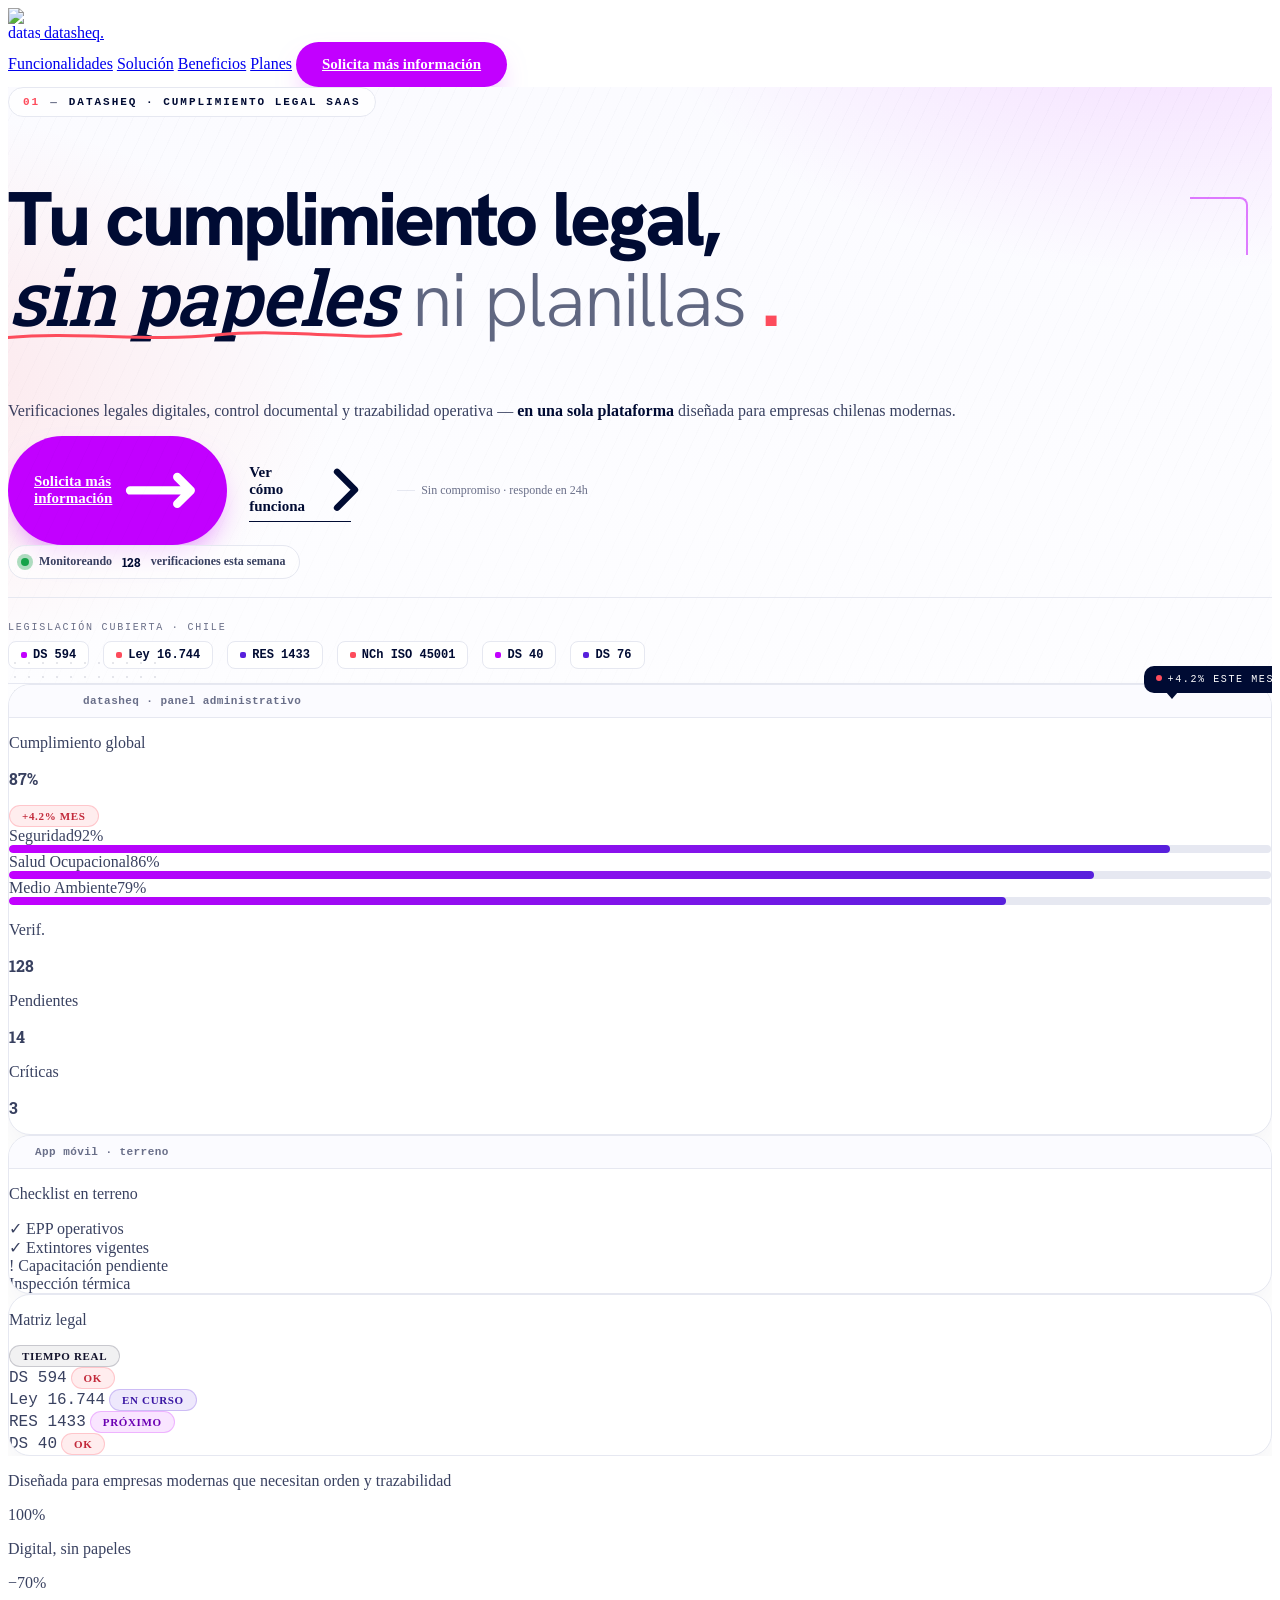
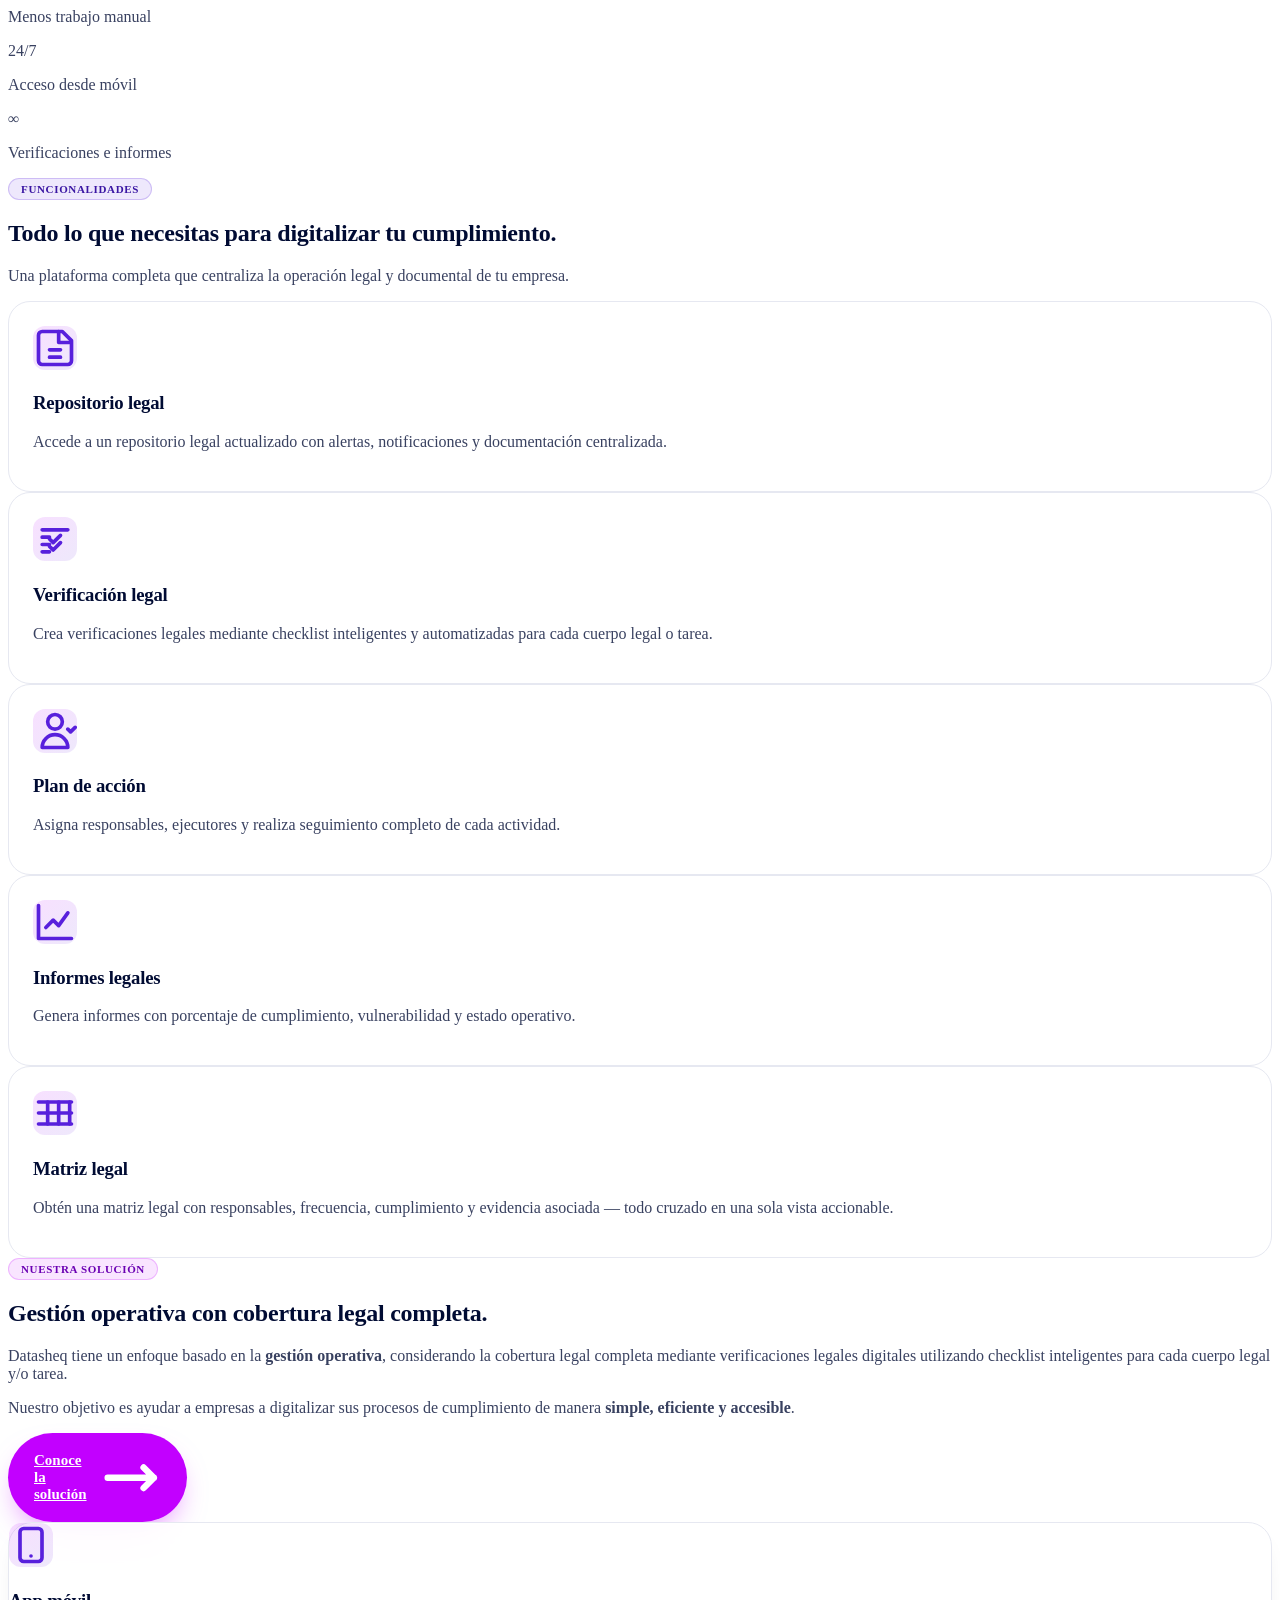
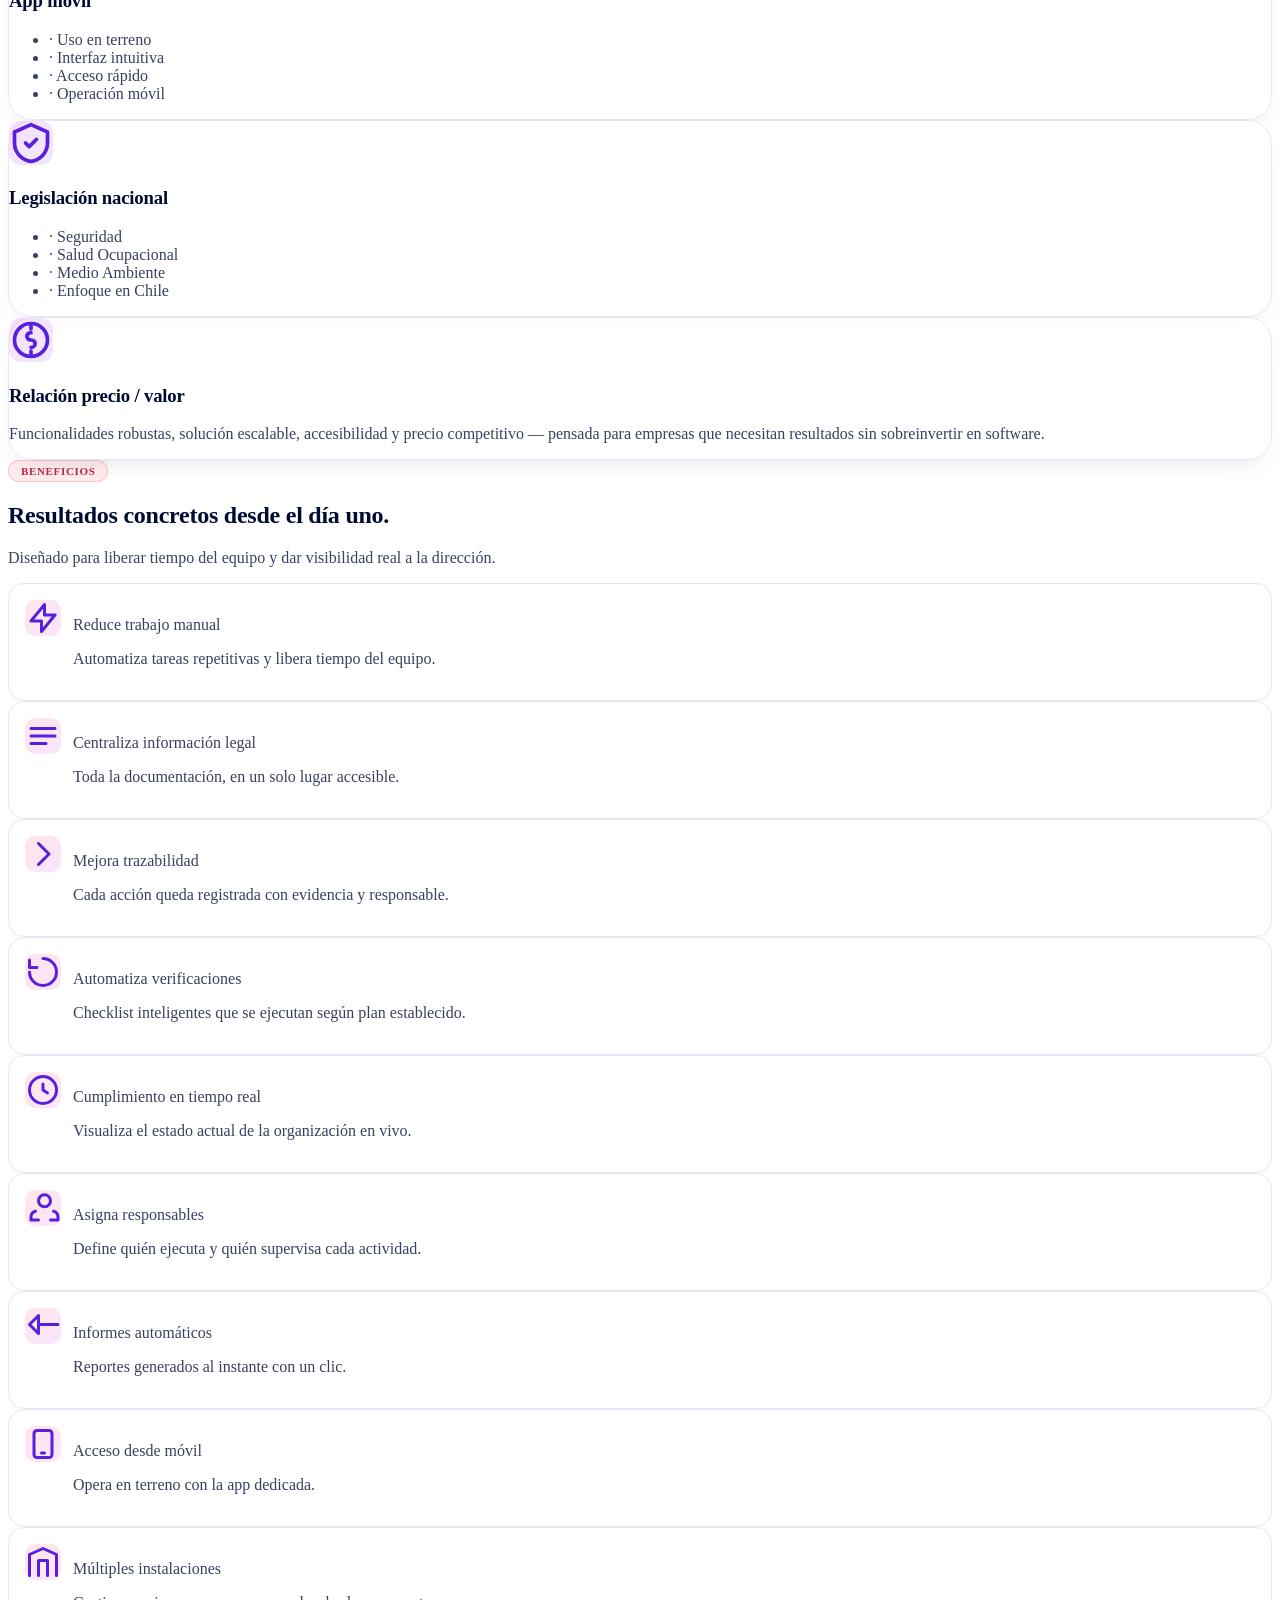
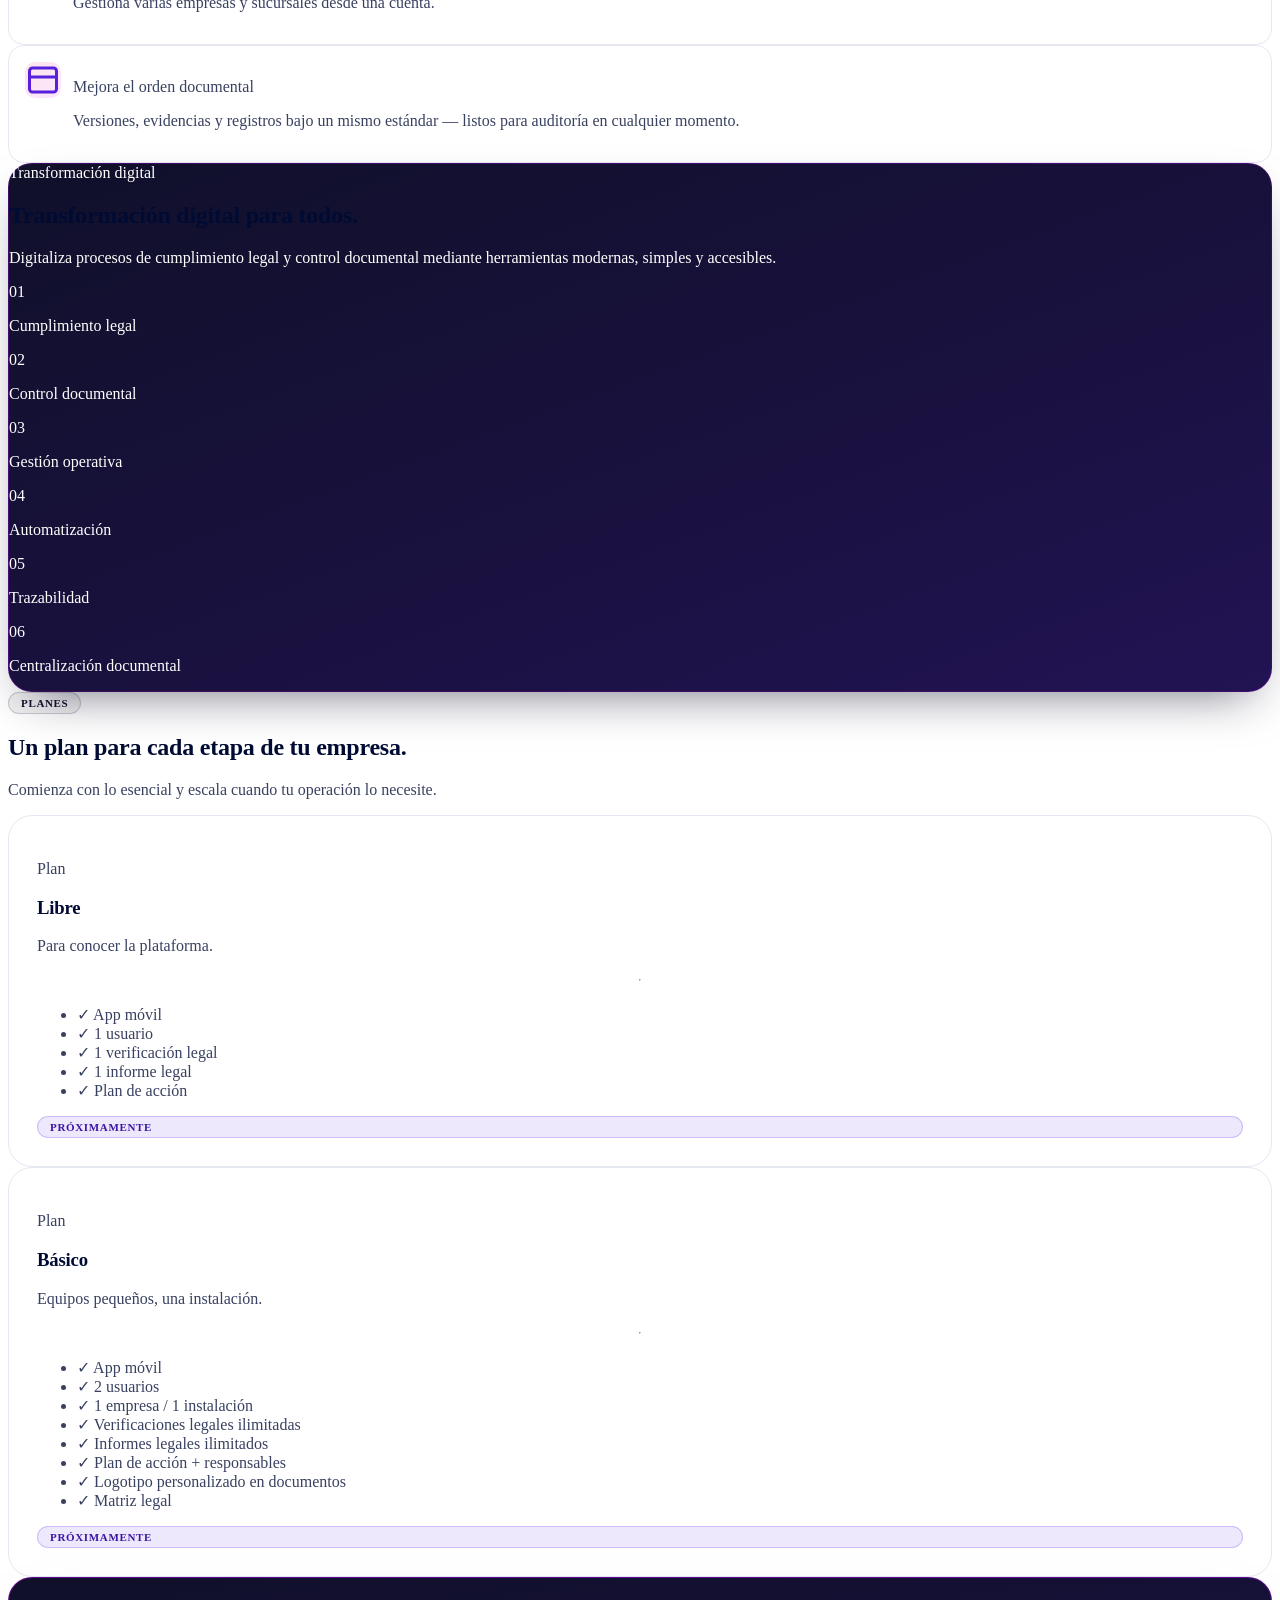
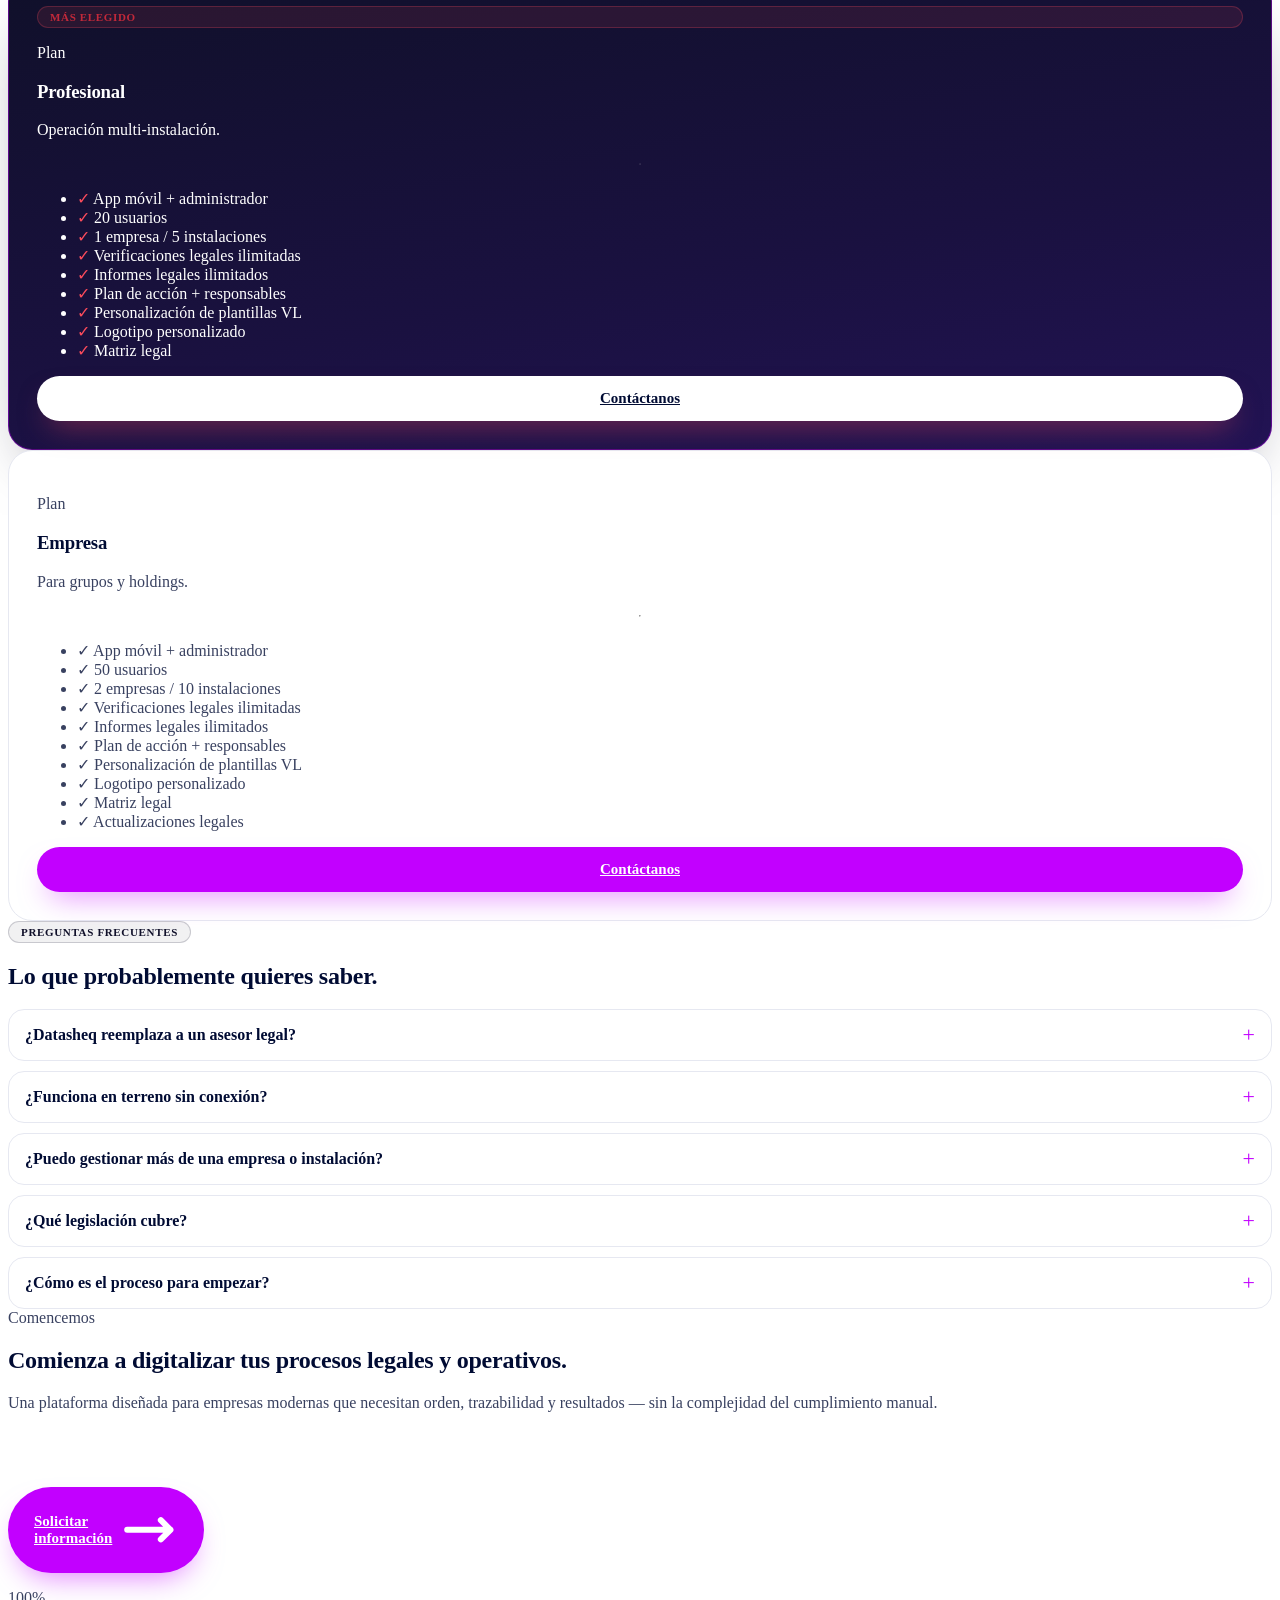
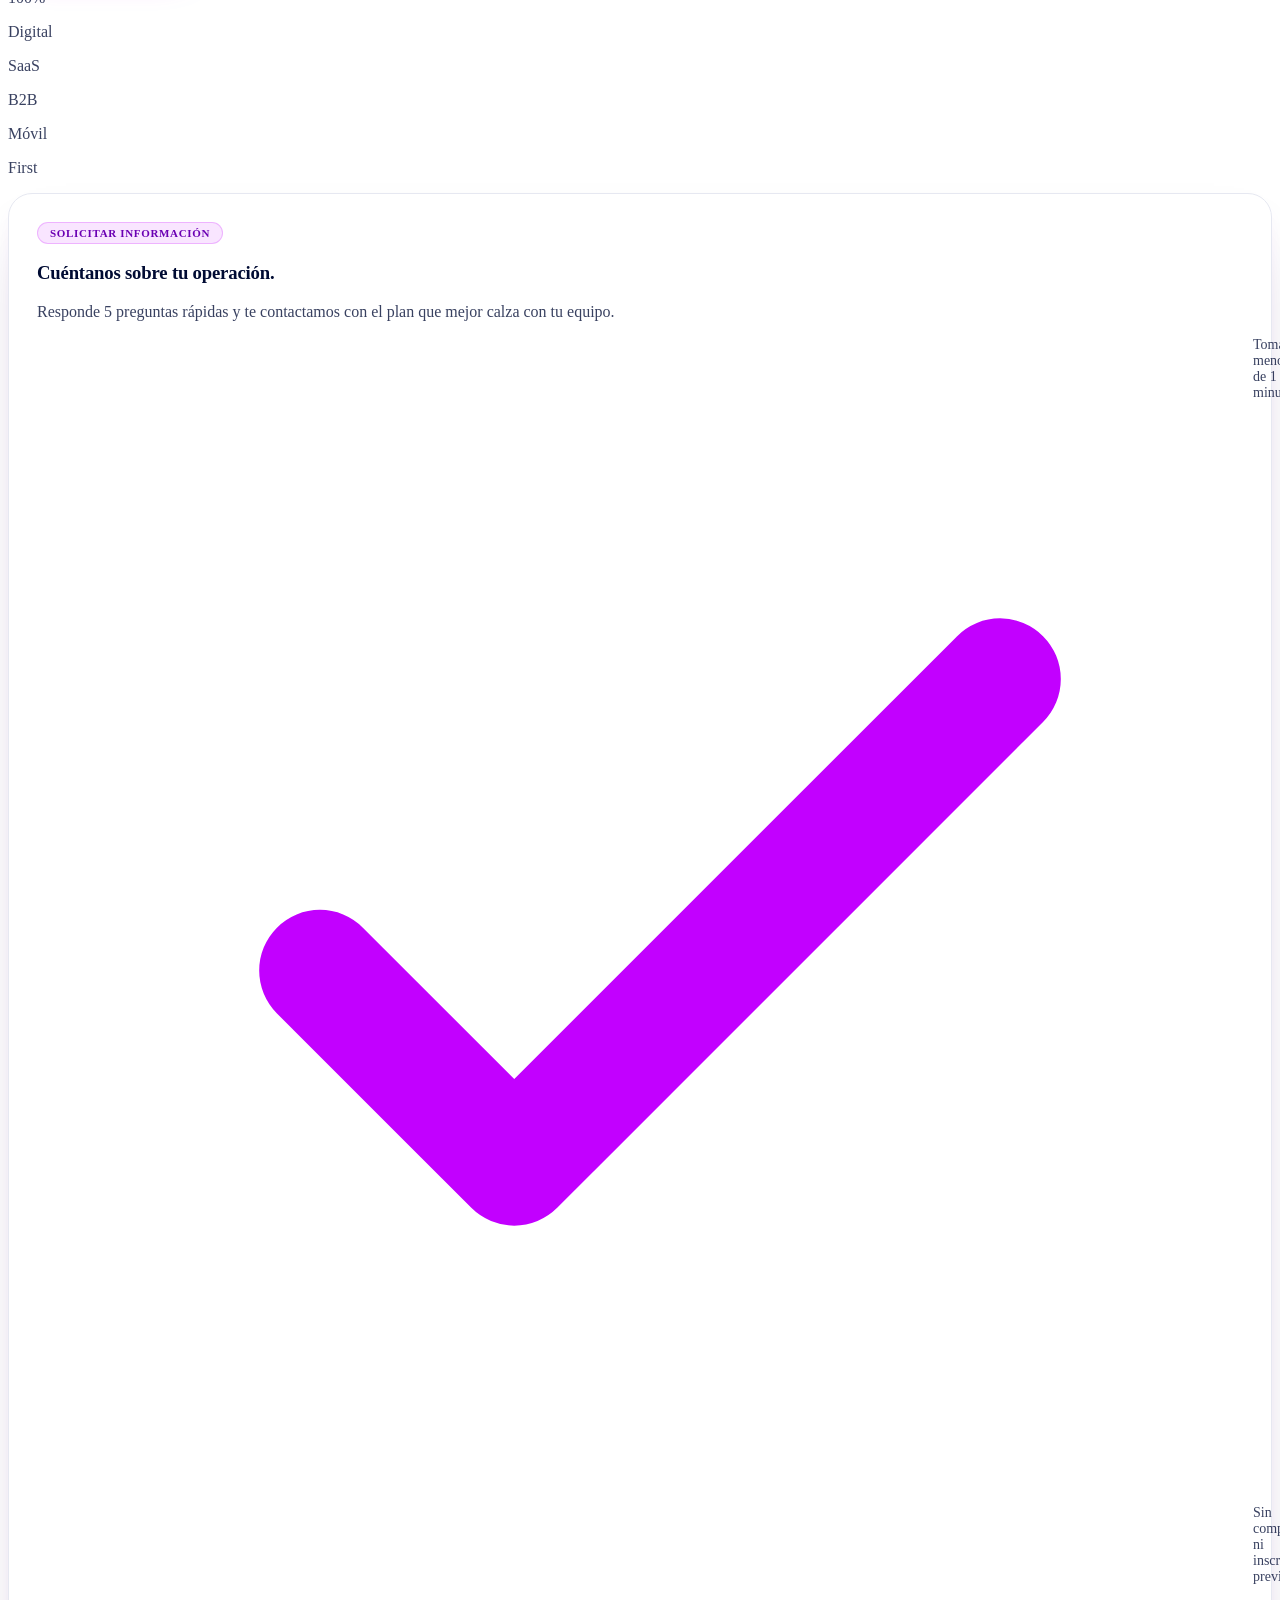
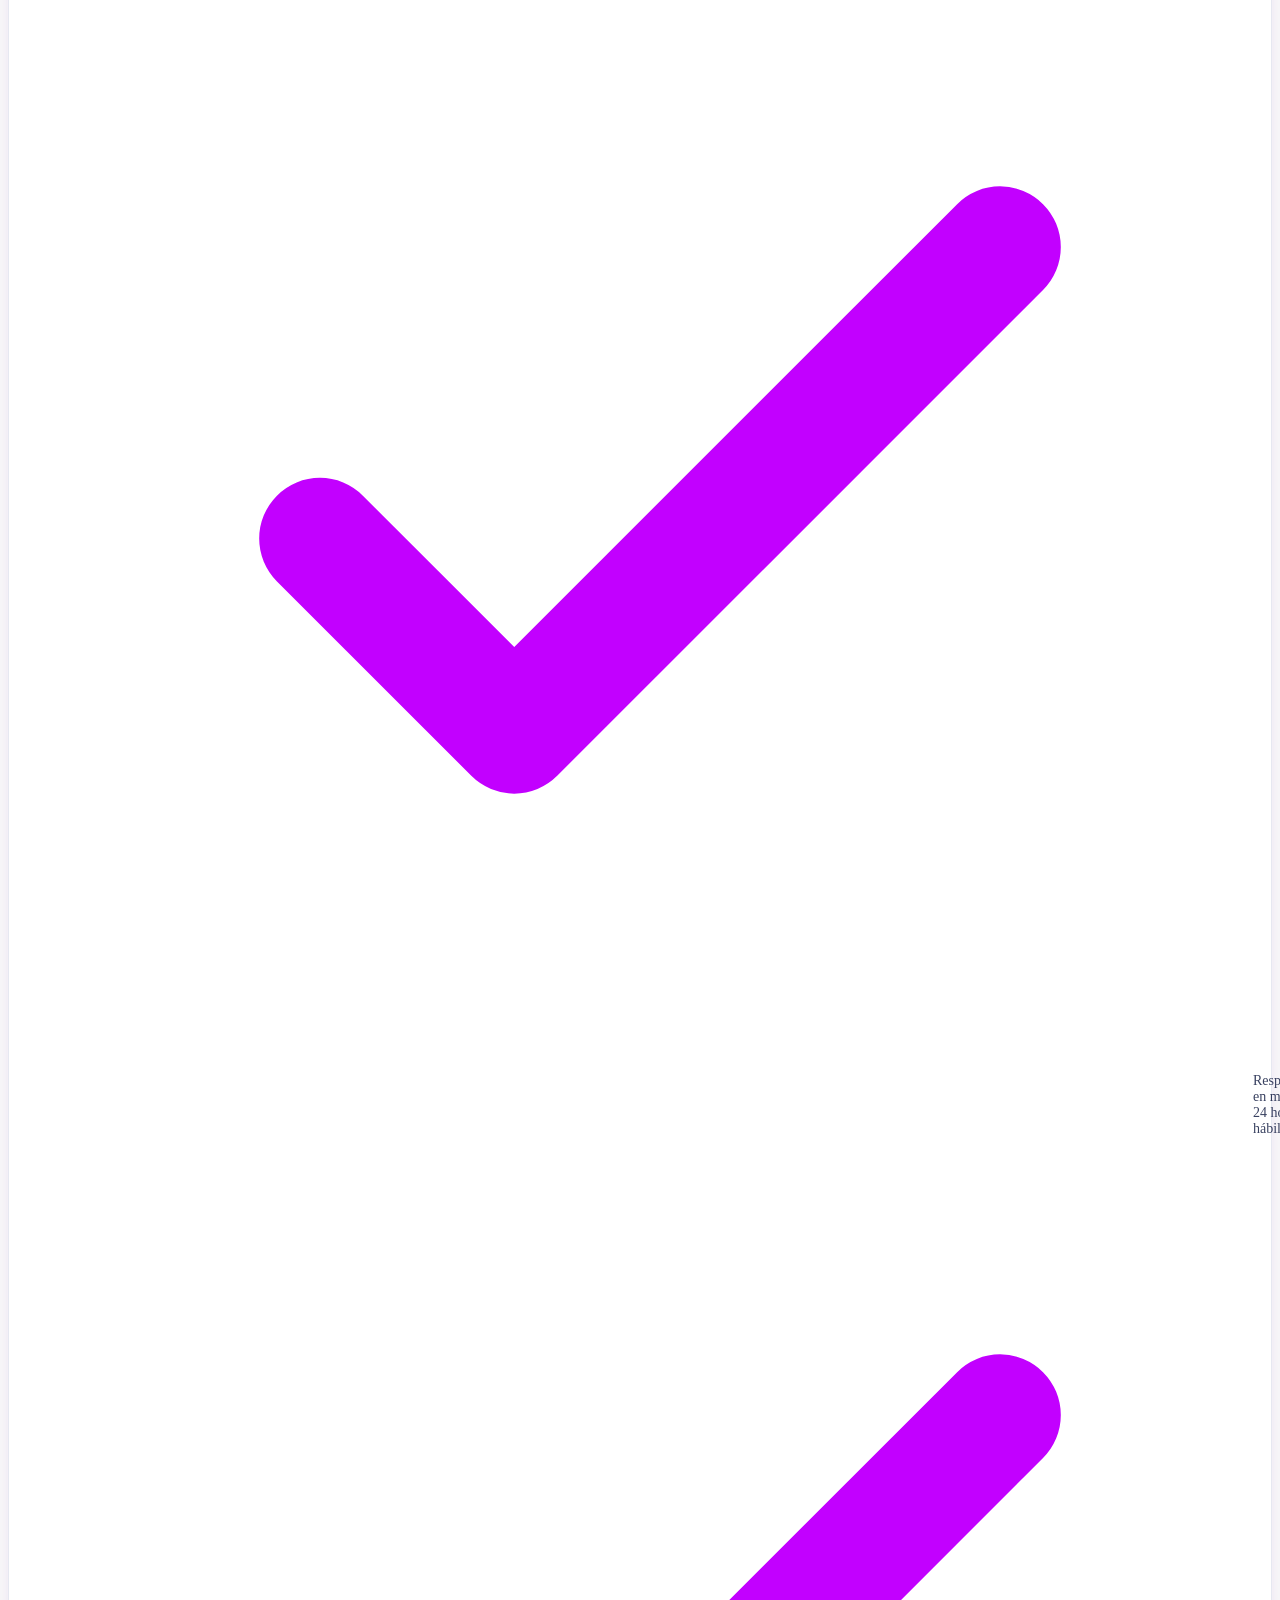
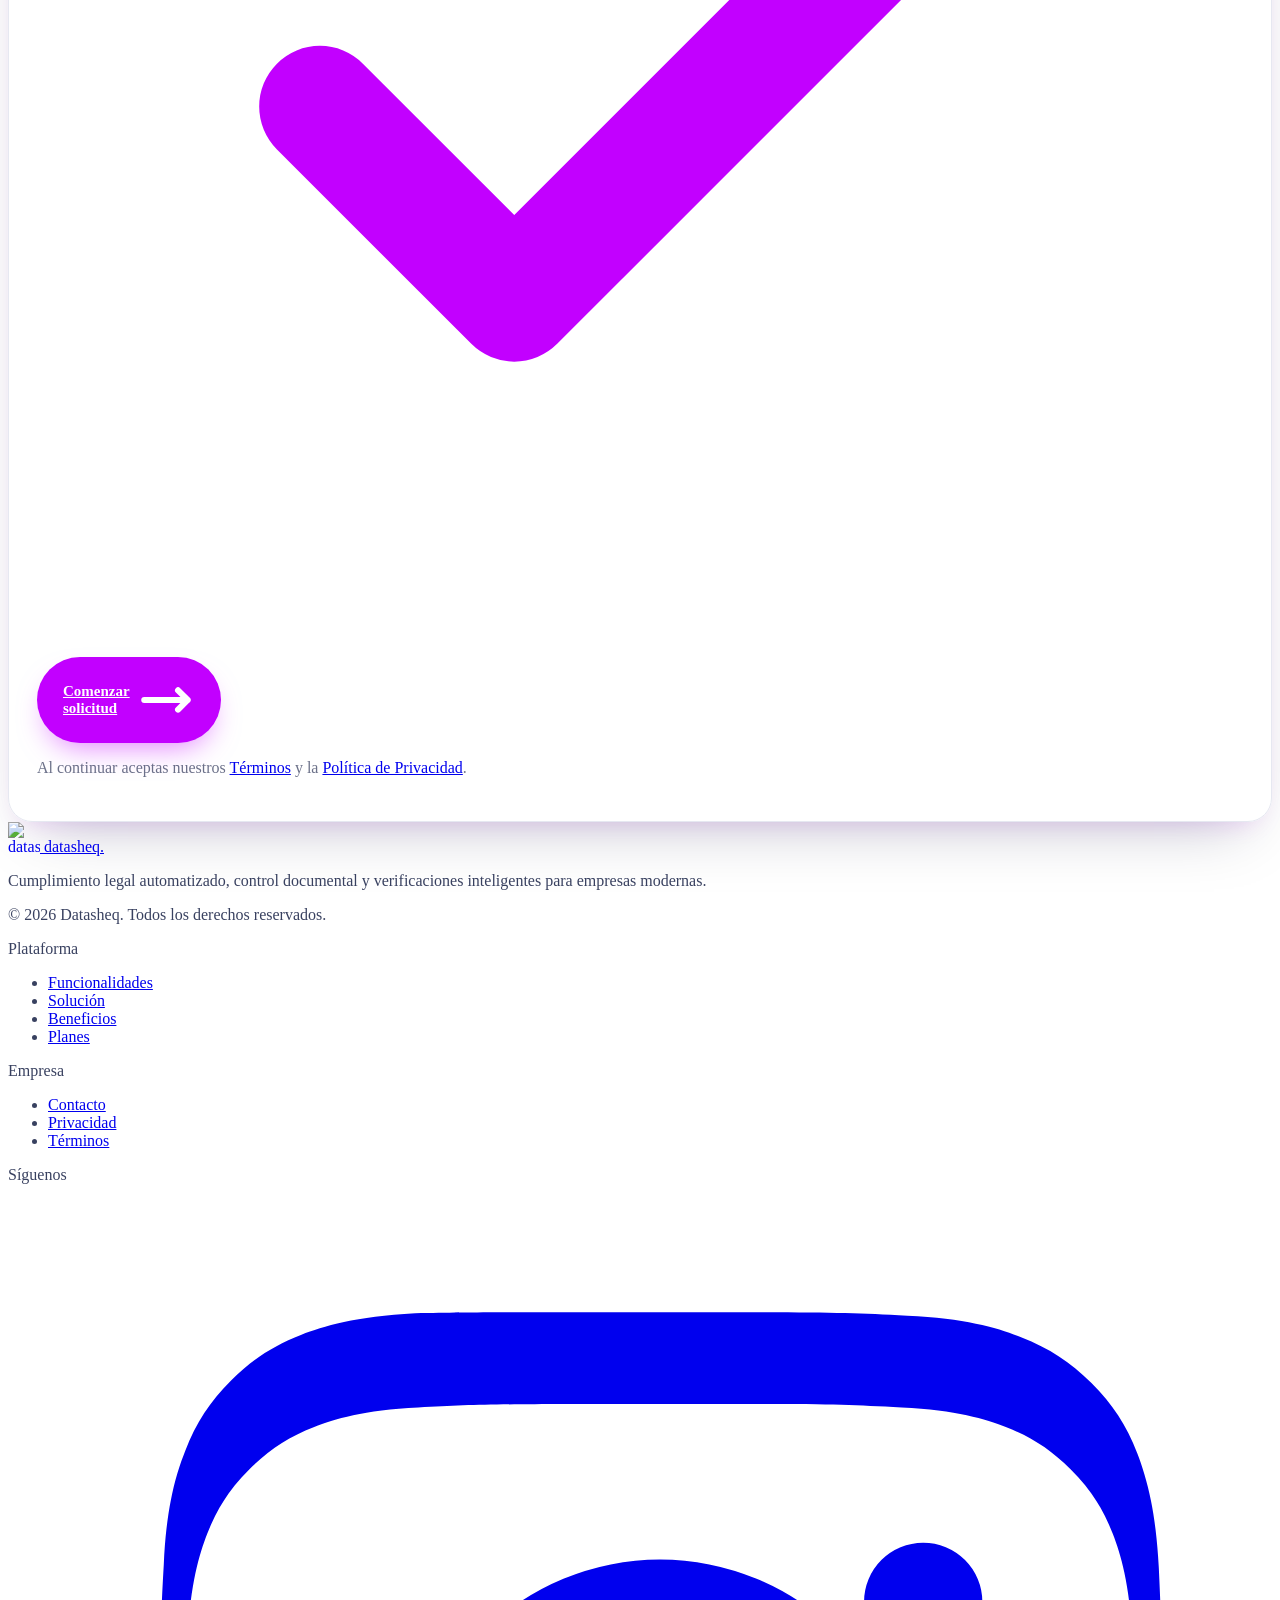
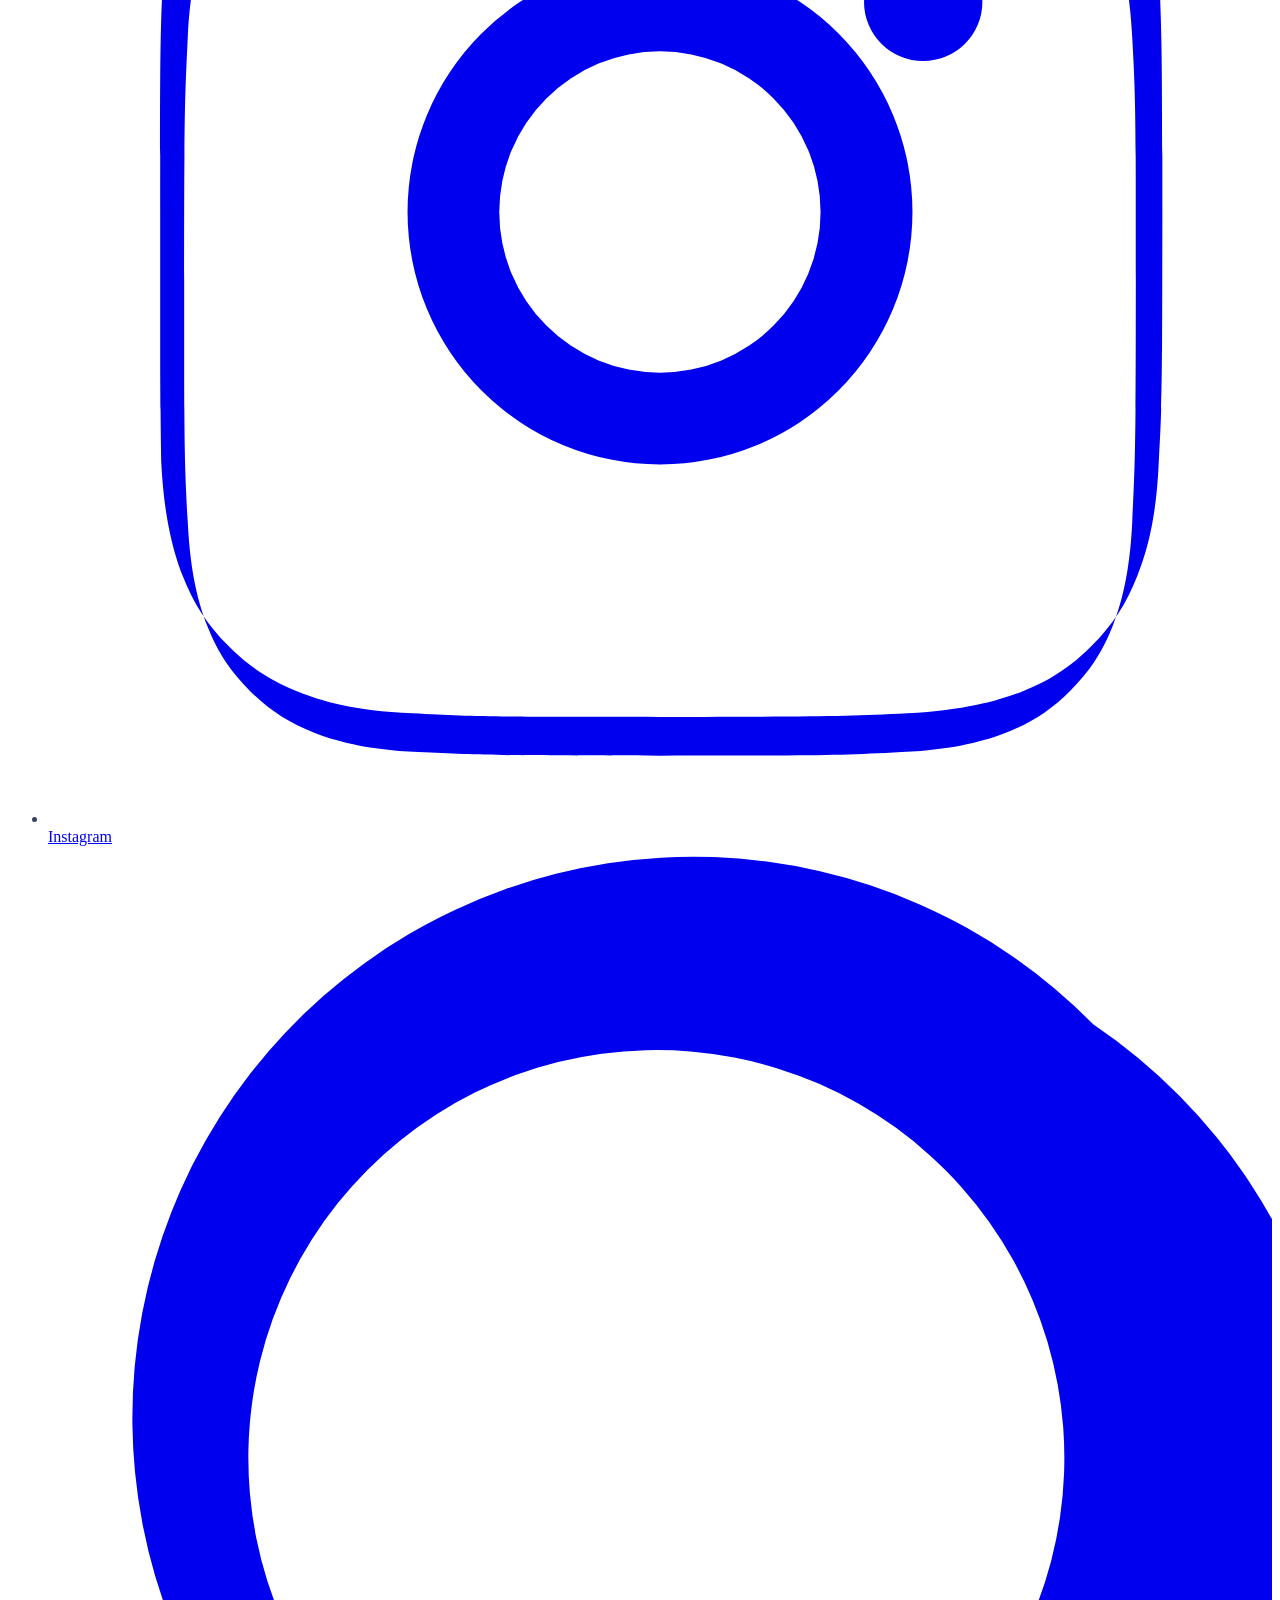
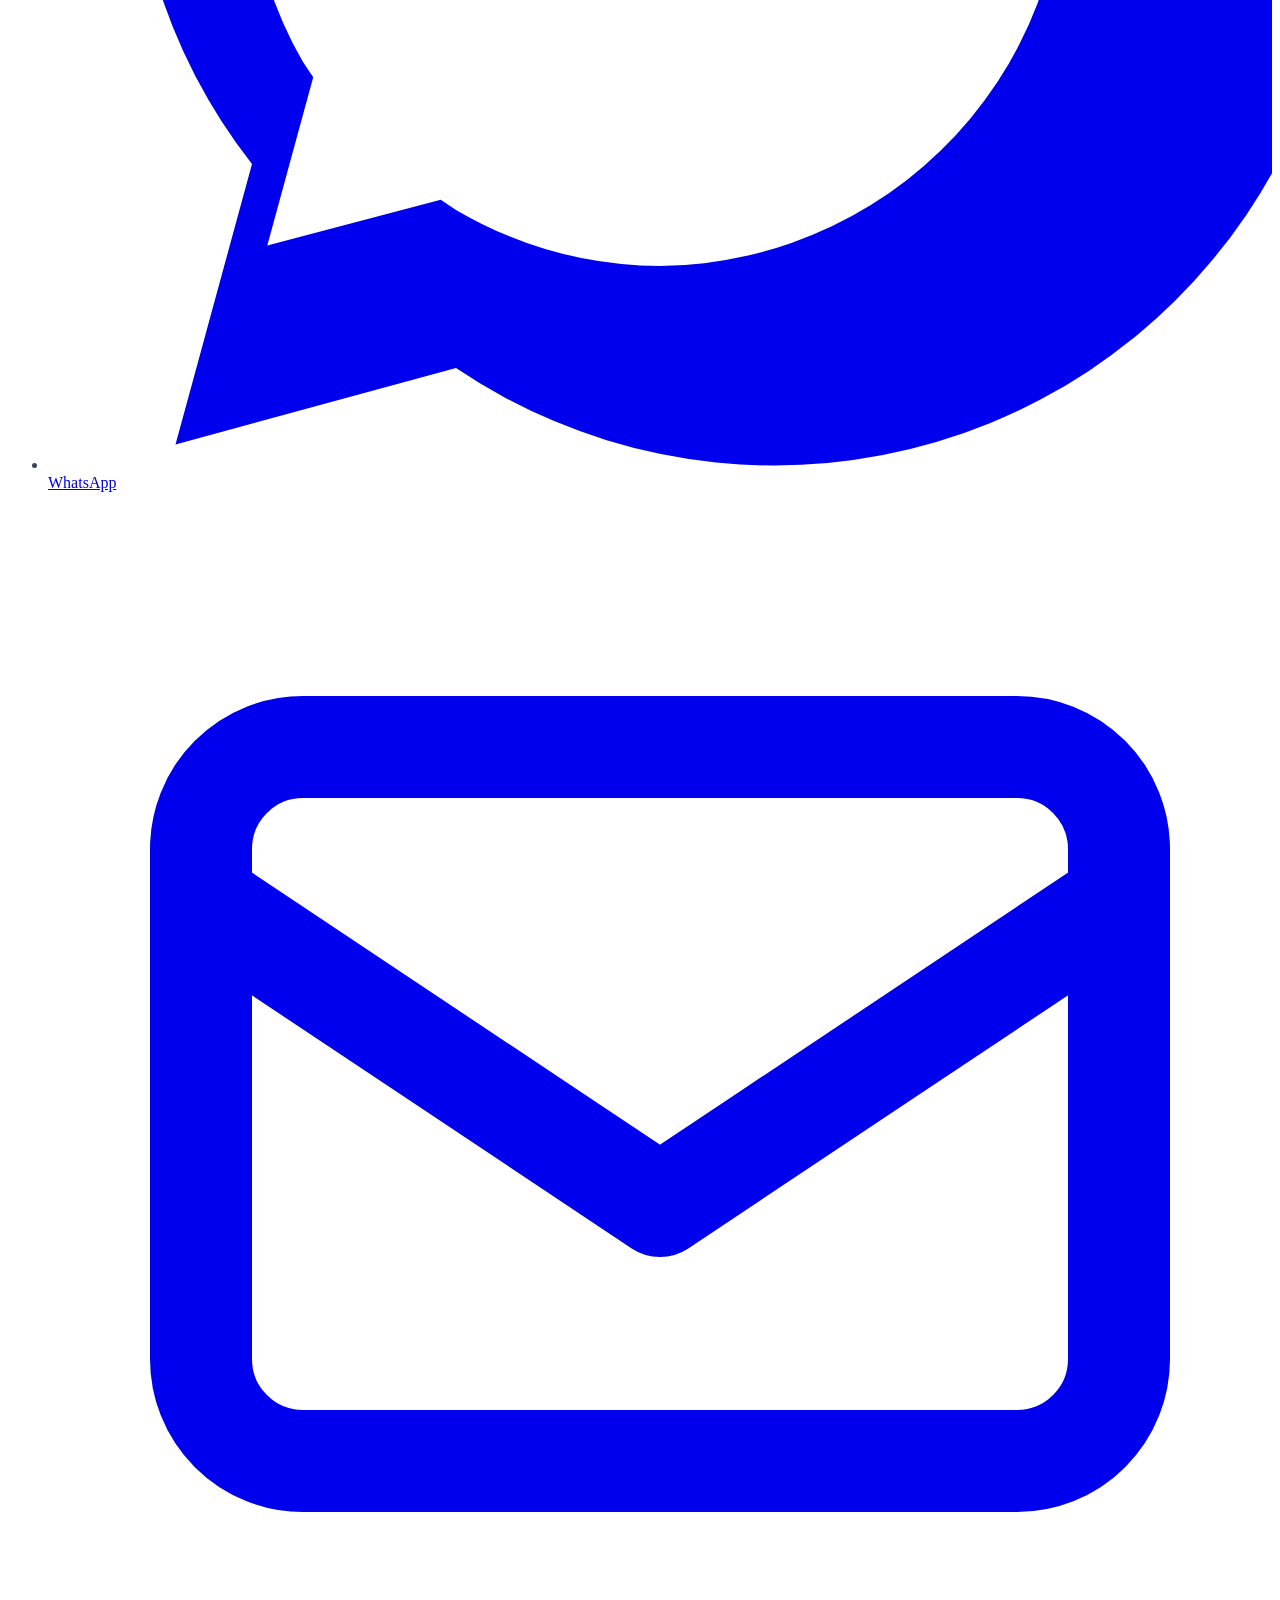
==== commit d7180038: "Merge pull request #6 from martiincooper/copilot/create-mobile-optimized-version Mobile-first optimi" ====
--- a/public/index.html
+++ b/public/index.html
@@ -1150,17 +1150,6 @@
                                     </div>
                                 </div>
                             </div>
-
-                            <!-- Floating live-alert toast -->
-                            <div class="live-toast" aria-hidden="true">
-                                <span class="toast-icon">
-                                    <svg class="w-4 h-4" fill="none" stroke="currentColor" viewBox="0 0 24 24" stroke-width="2.8"><path stroke-linecap="round" stroke-linejoin="round" d="M5 13l4 4L19 7"/></svg>
-                                </span>
-                                <div>
-                                    <p class="toast-title">Nueva verificación completa</p>
-                                    <p class="toast-sub">Hace 2 min · P. Soto</p>
-                                </div>
-                            </div>
                         </div>
                     </div>
                 </div>
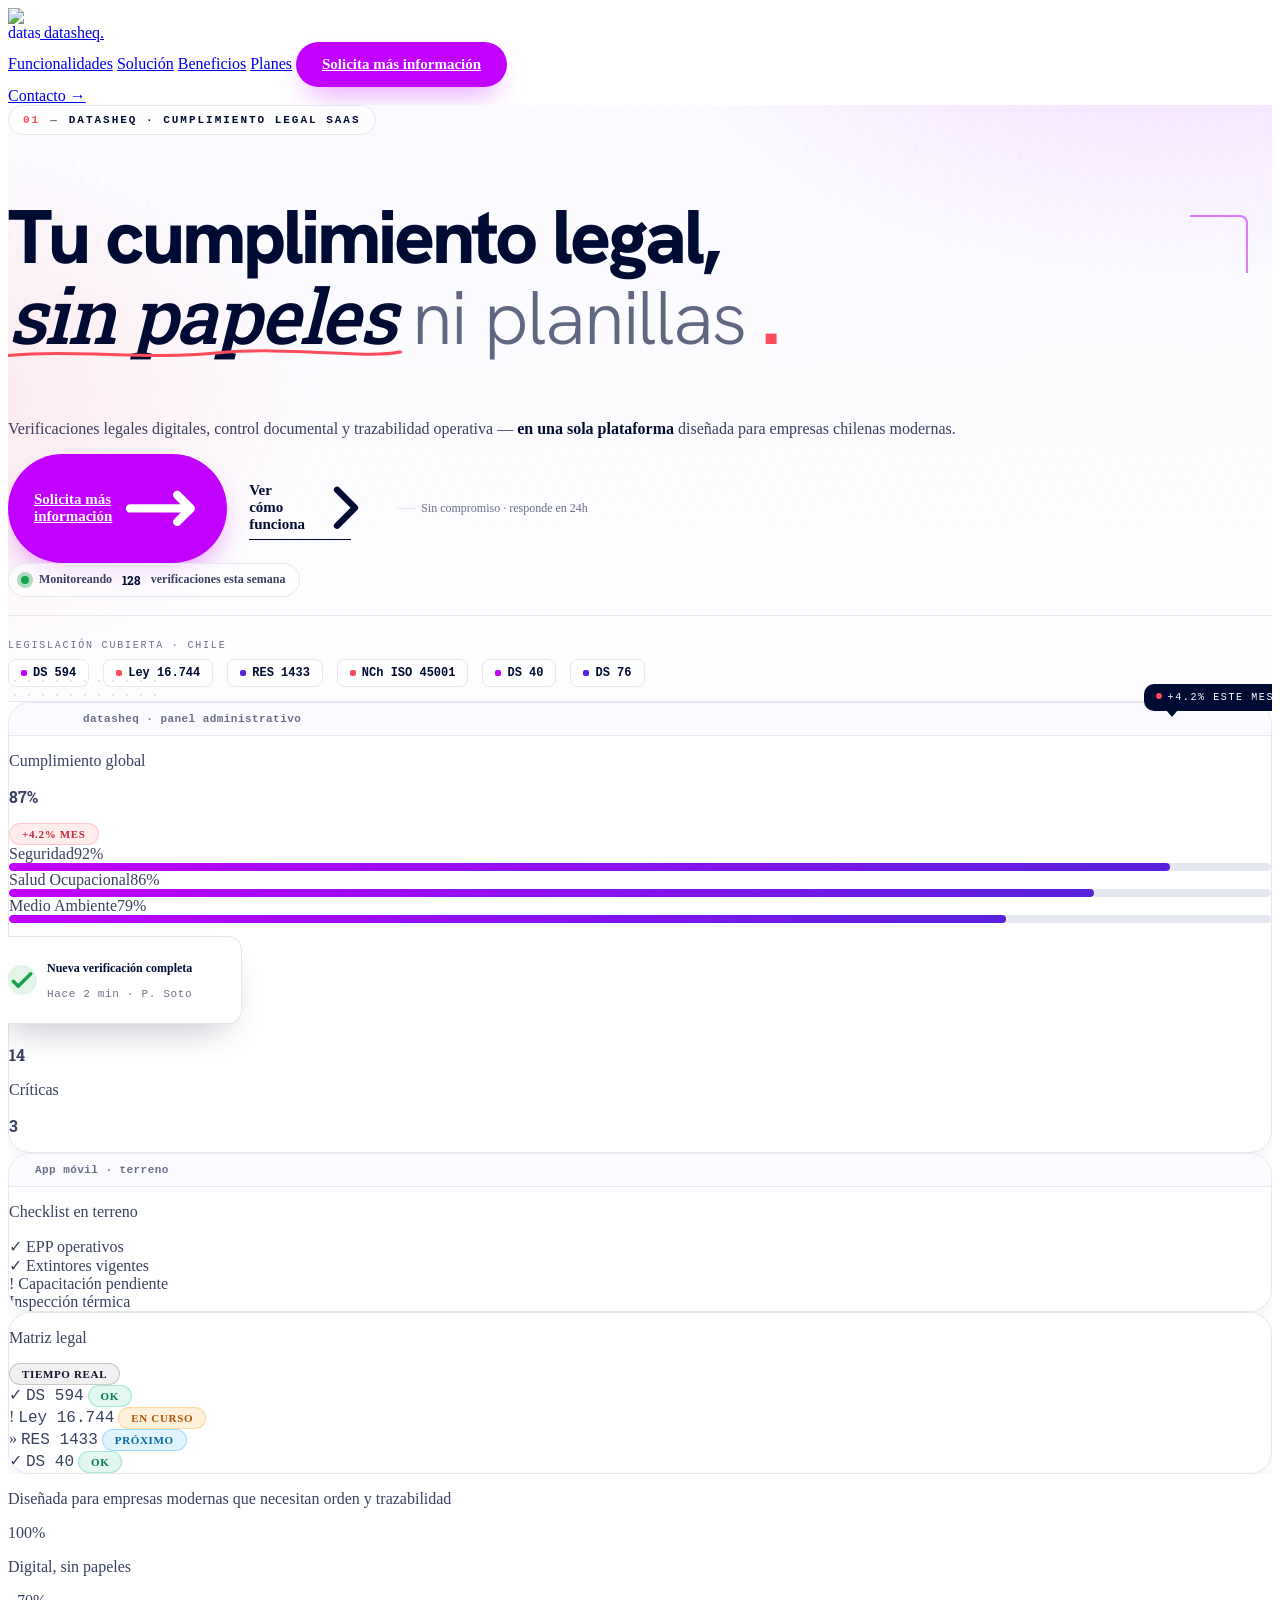
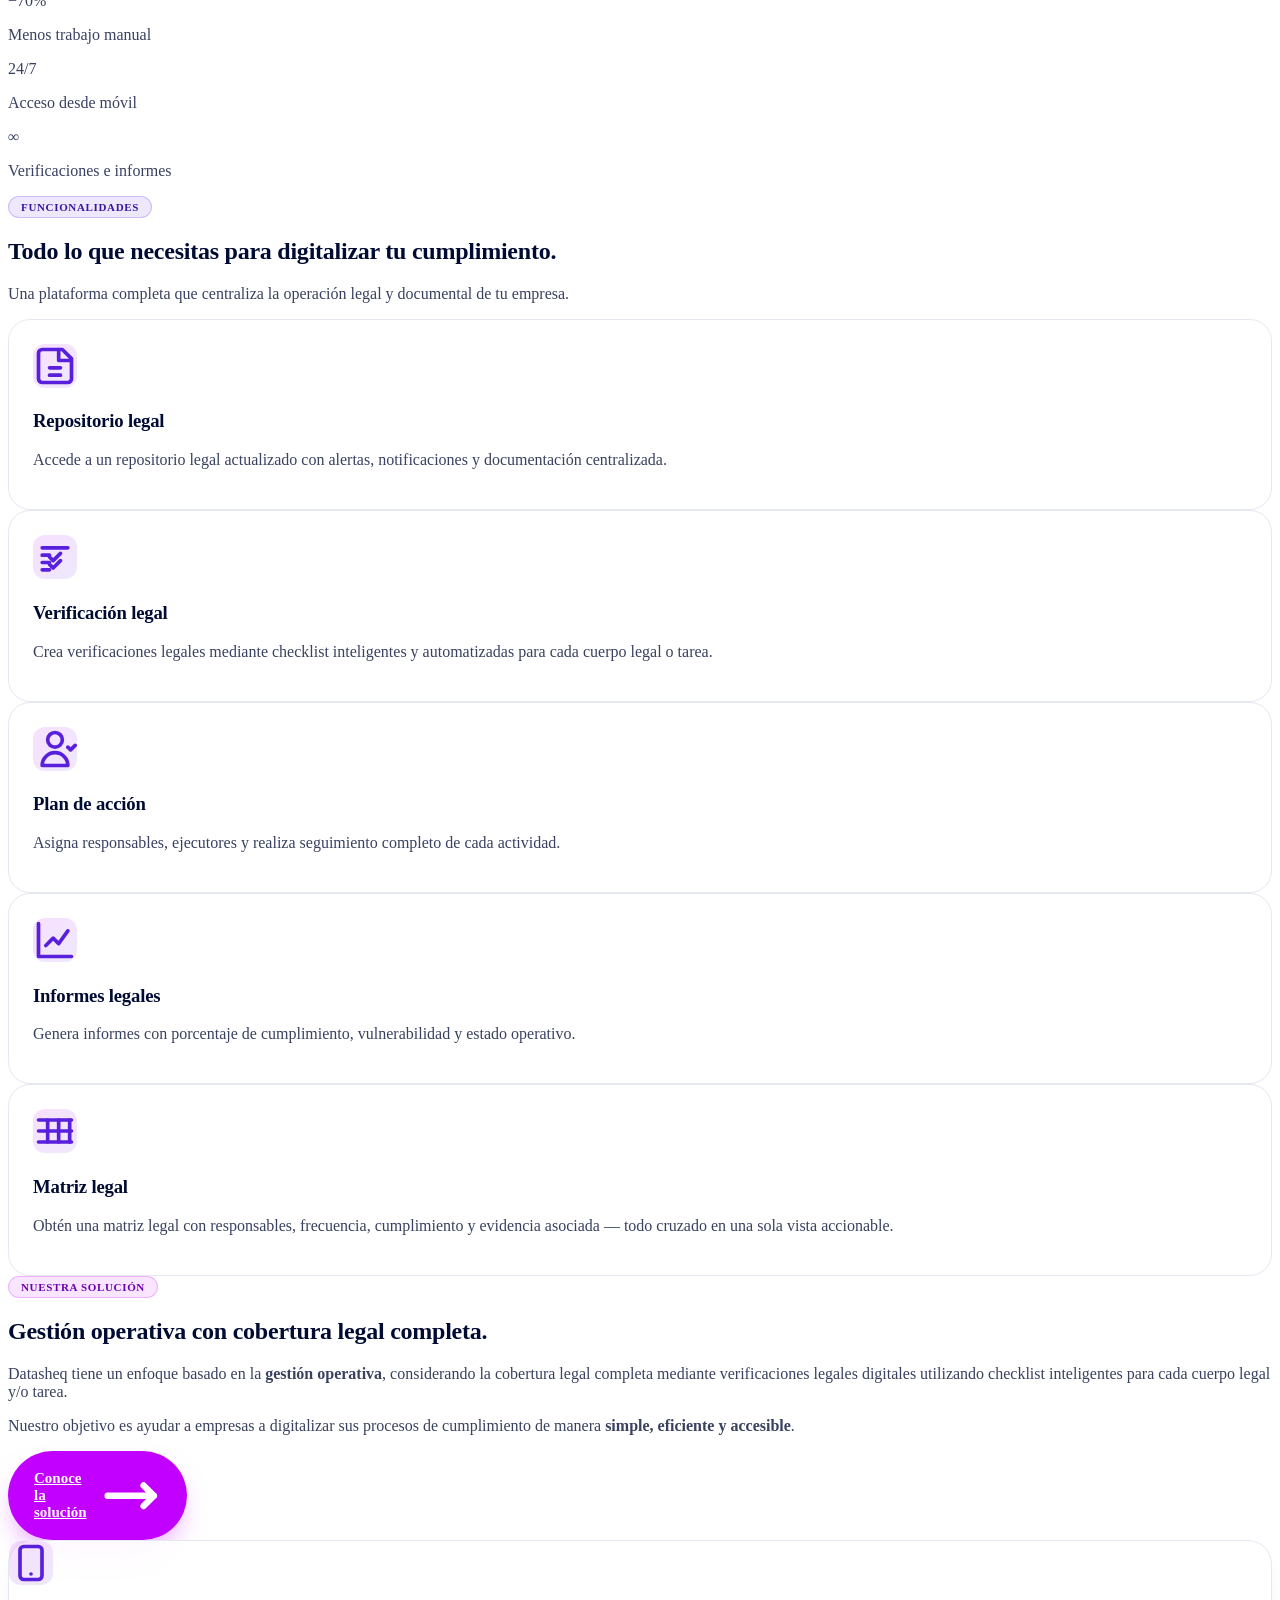
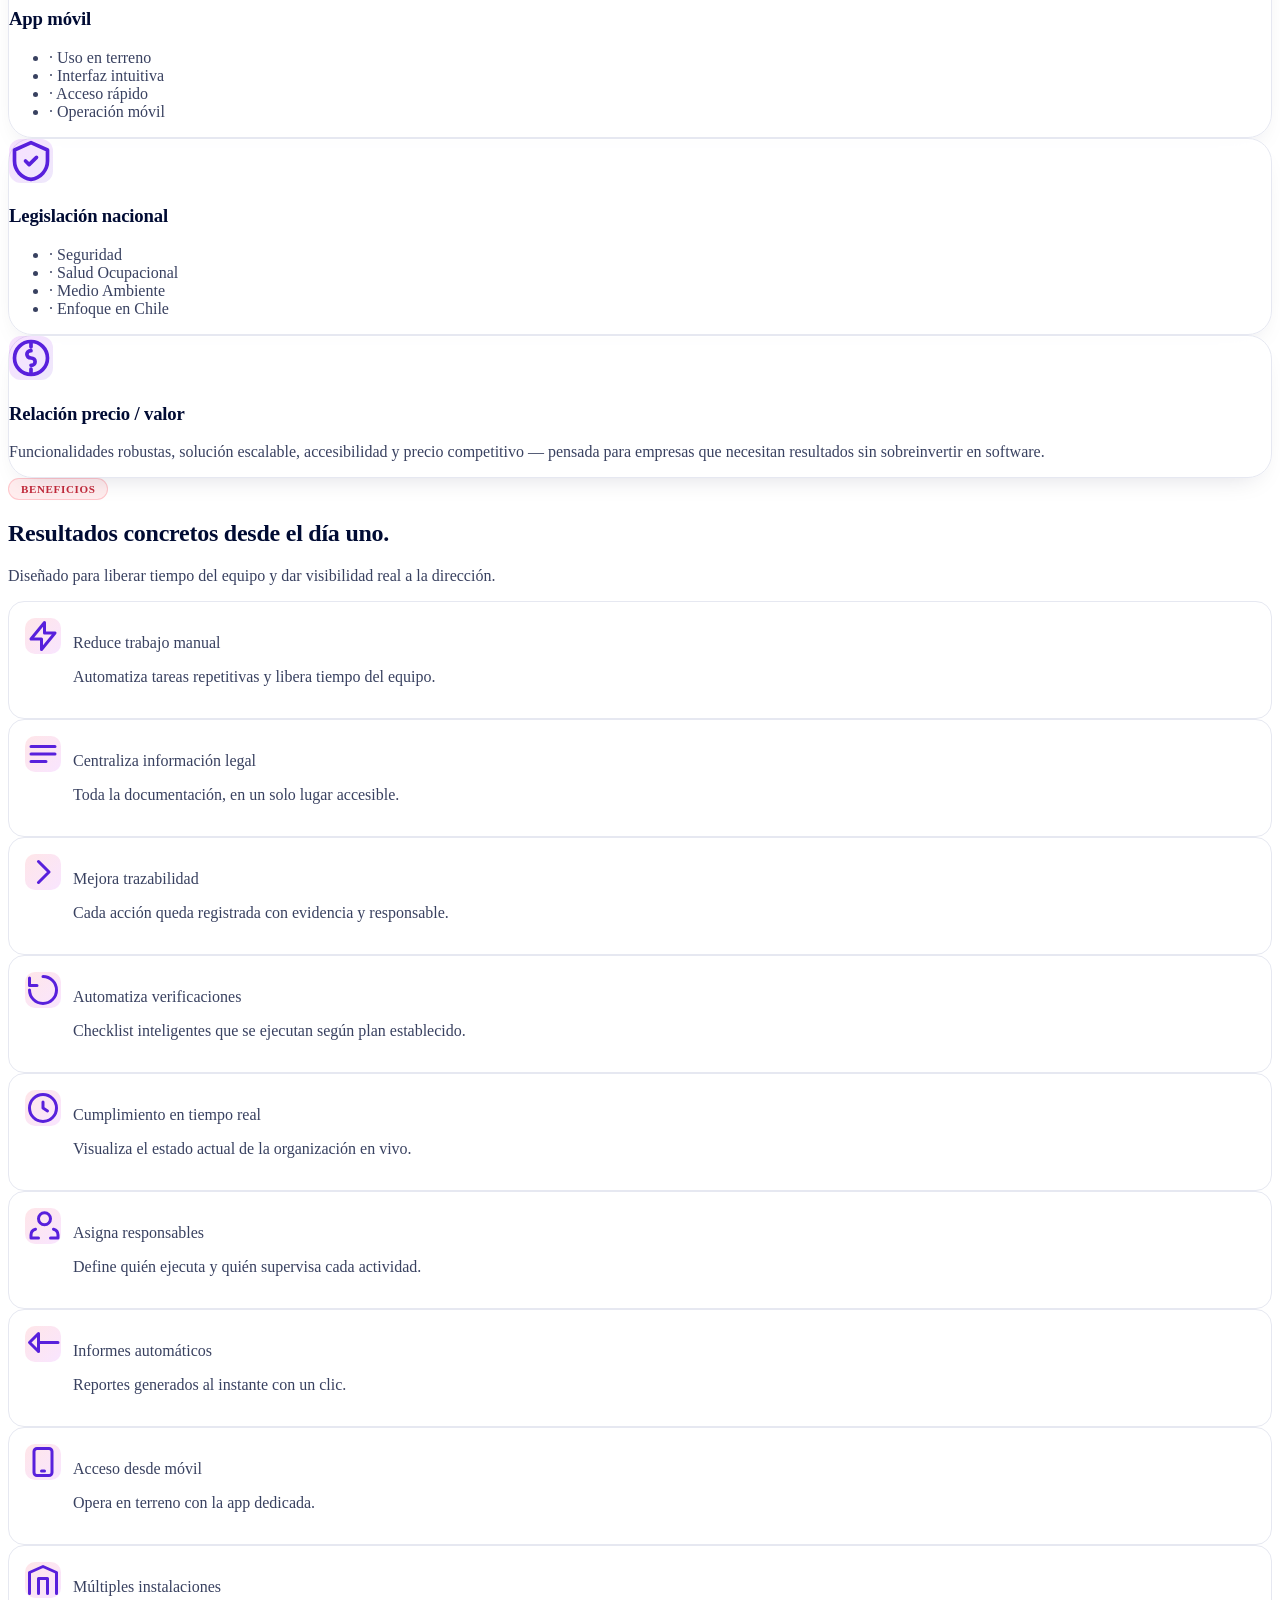
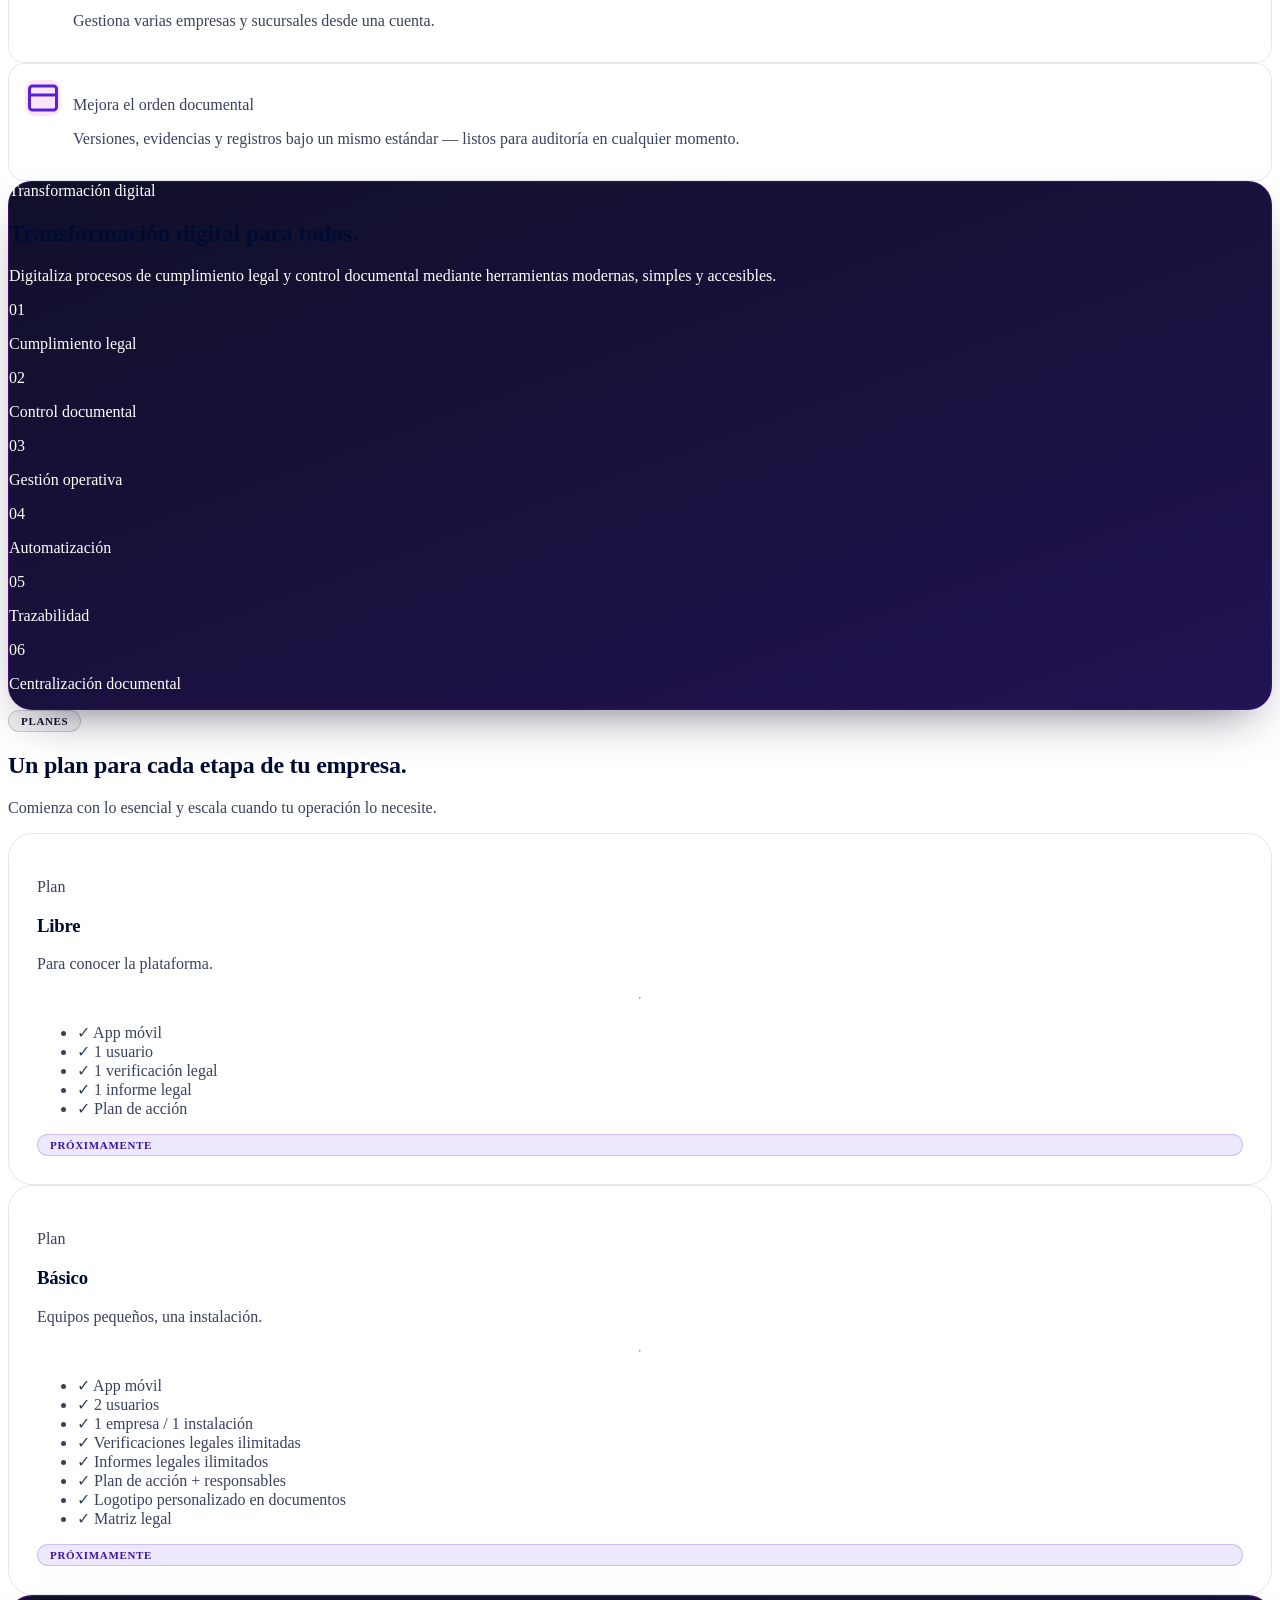
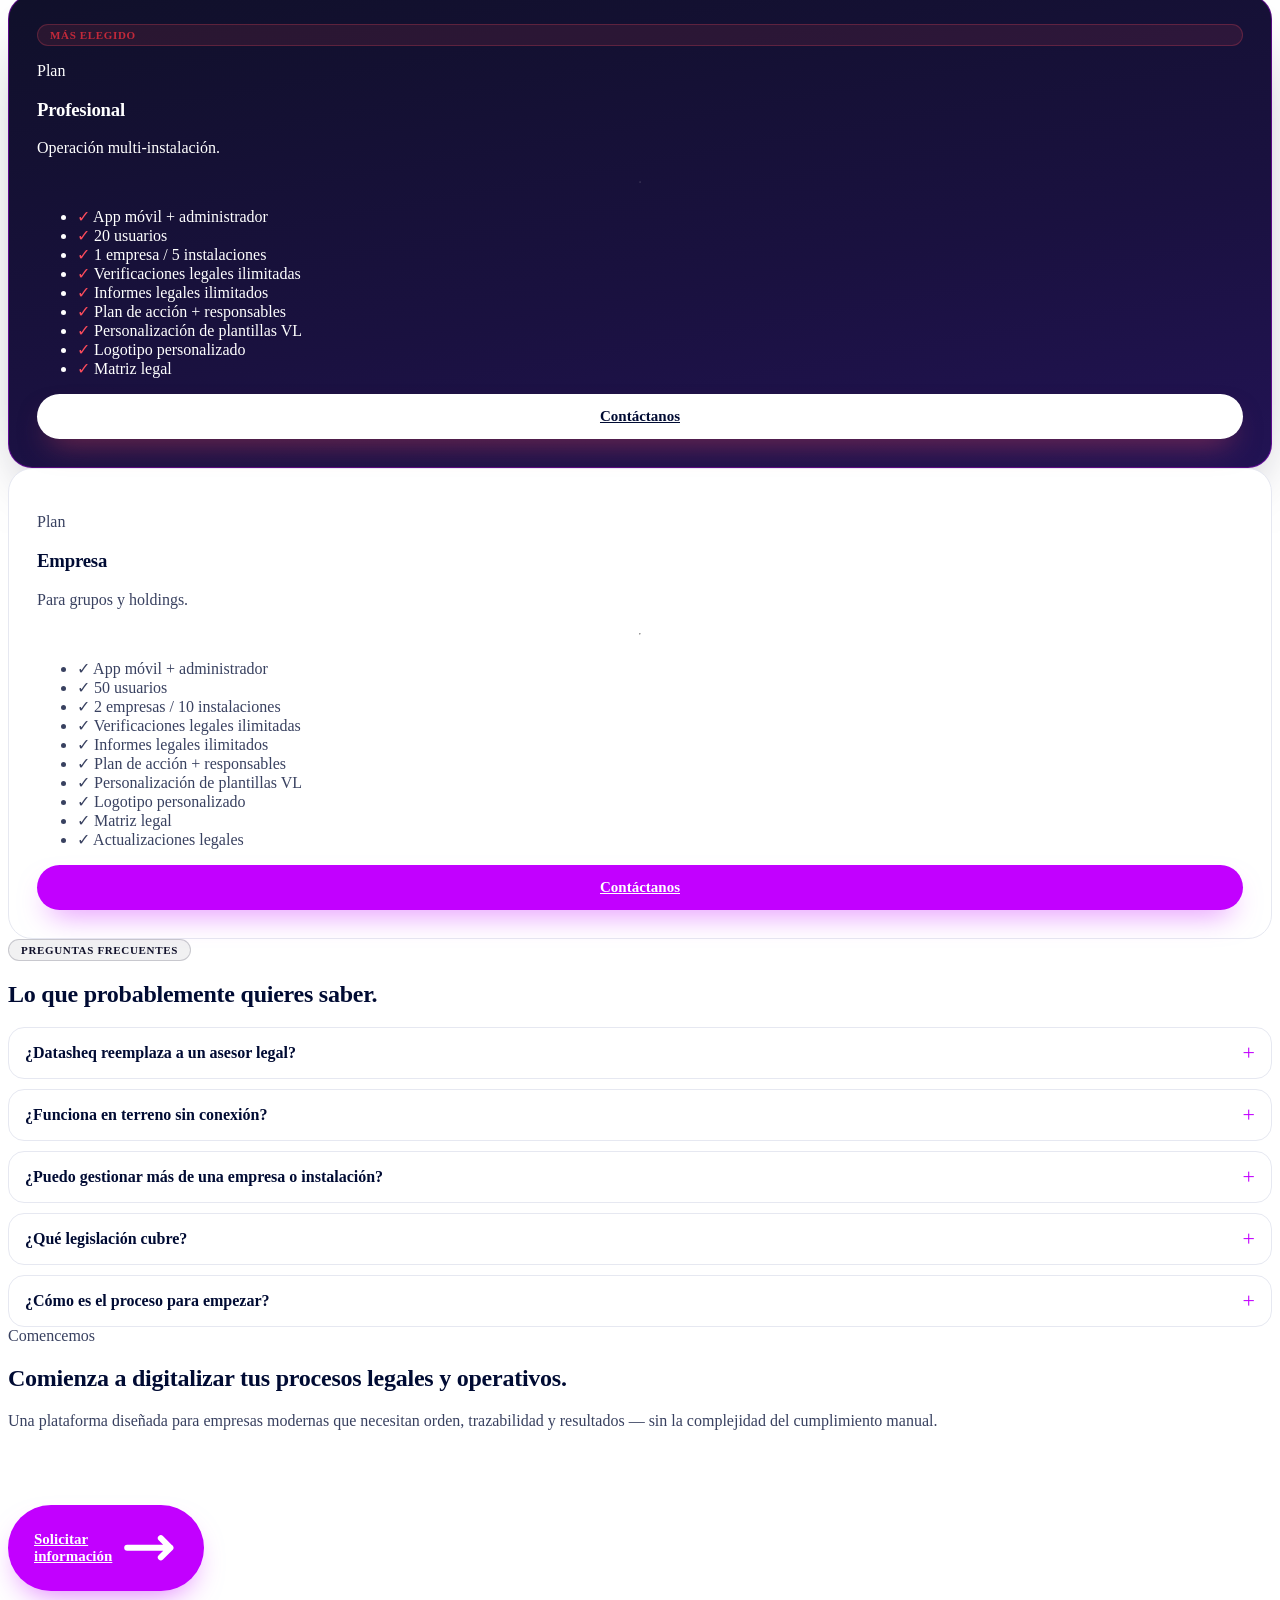
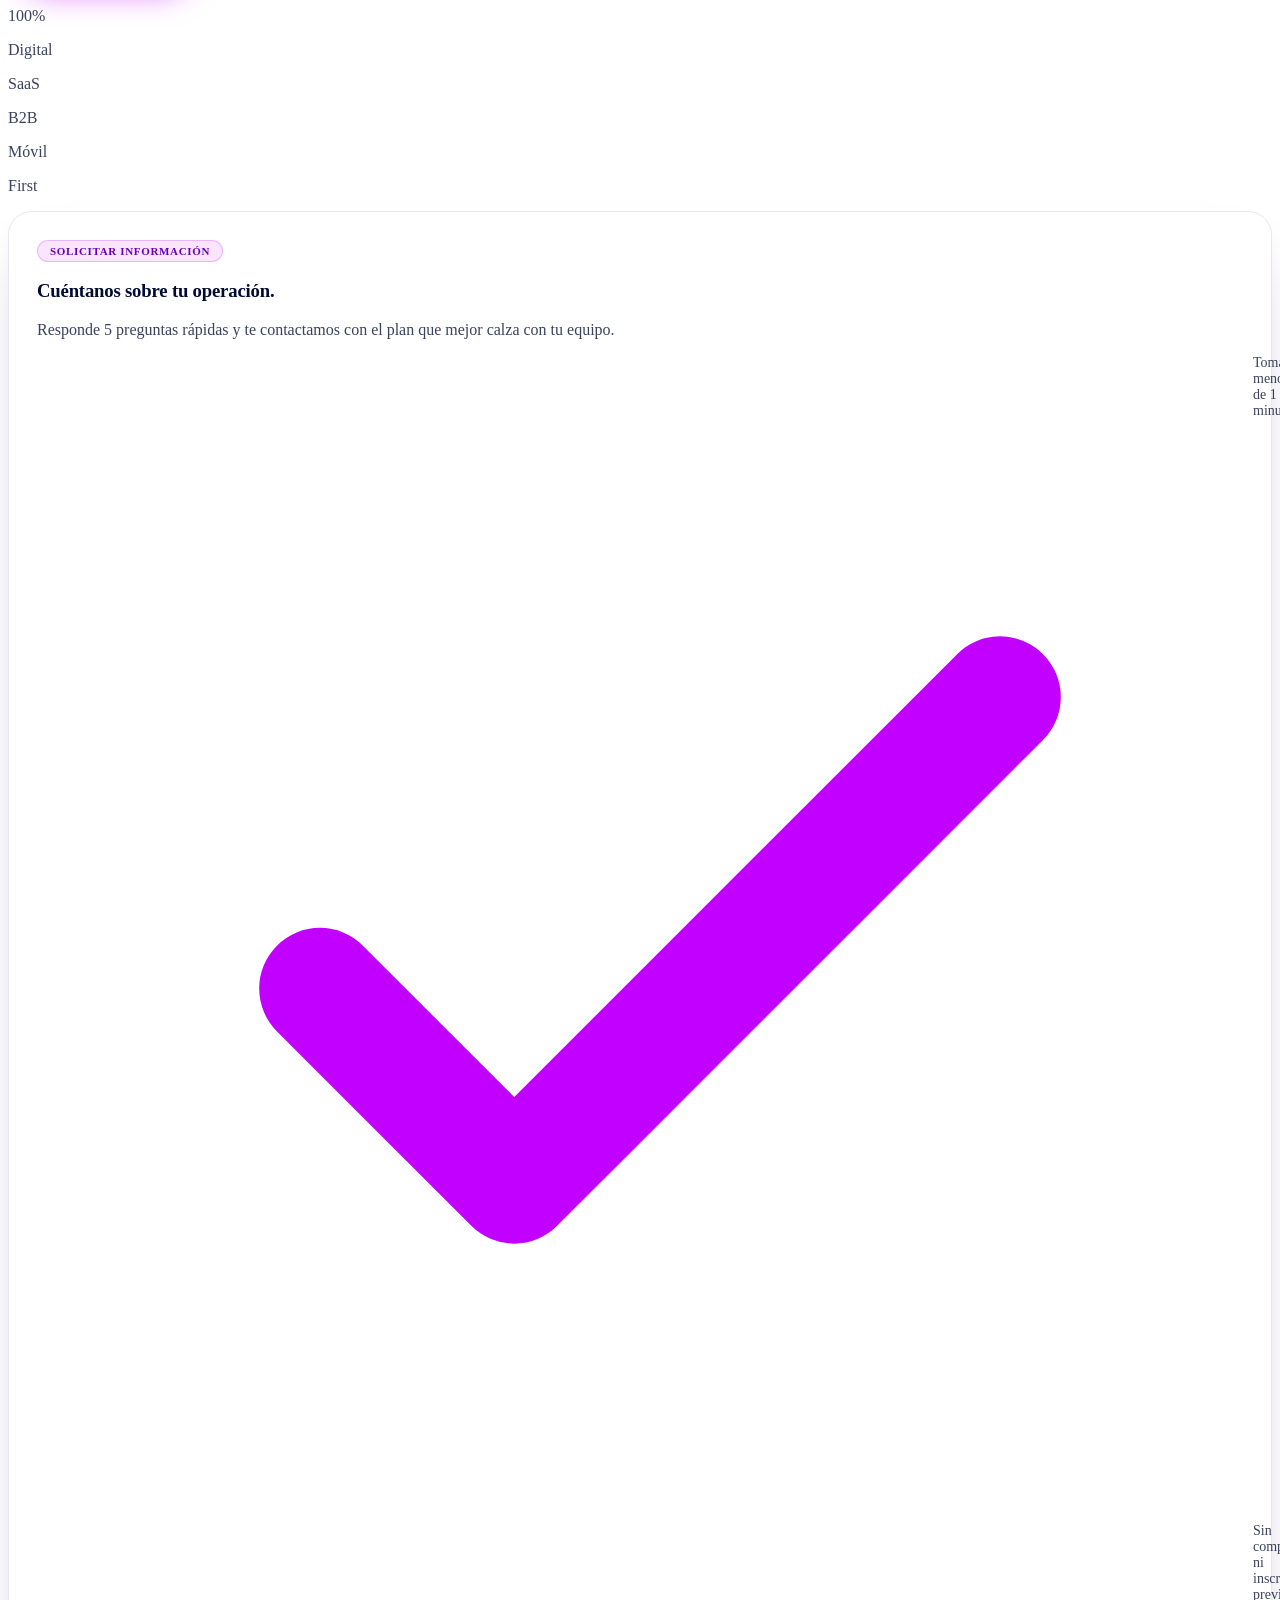
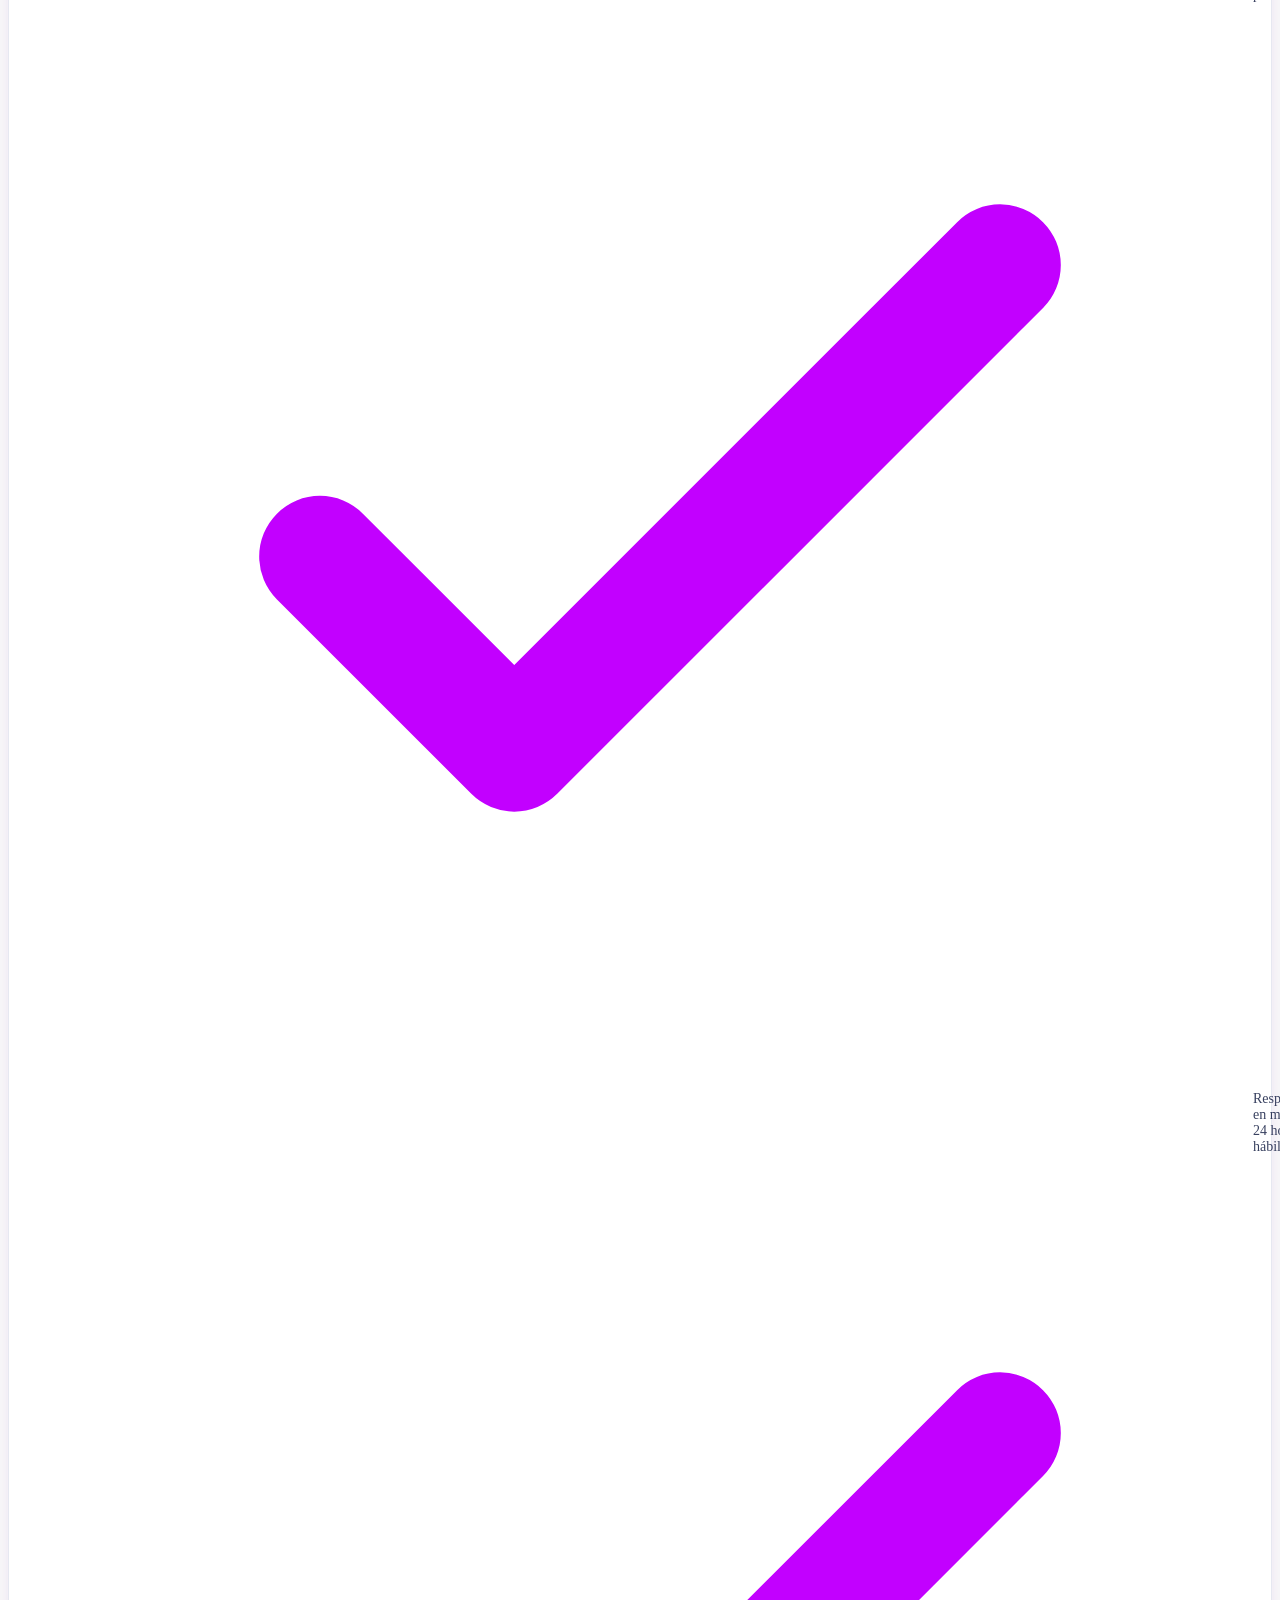
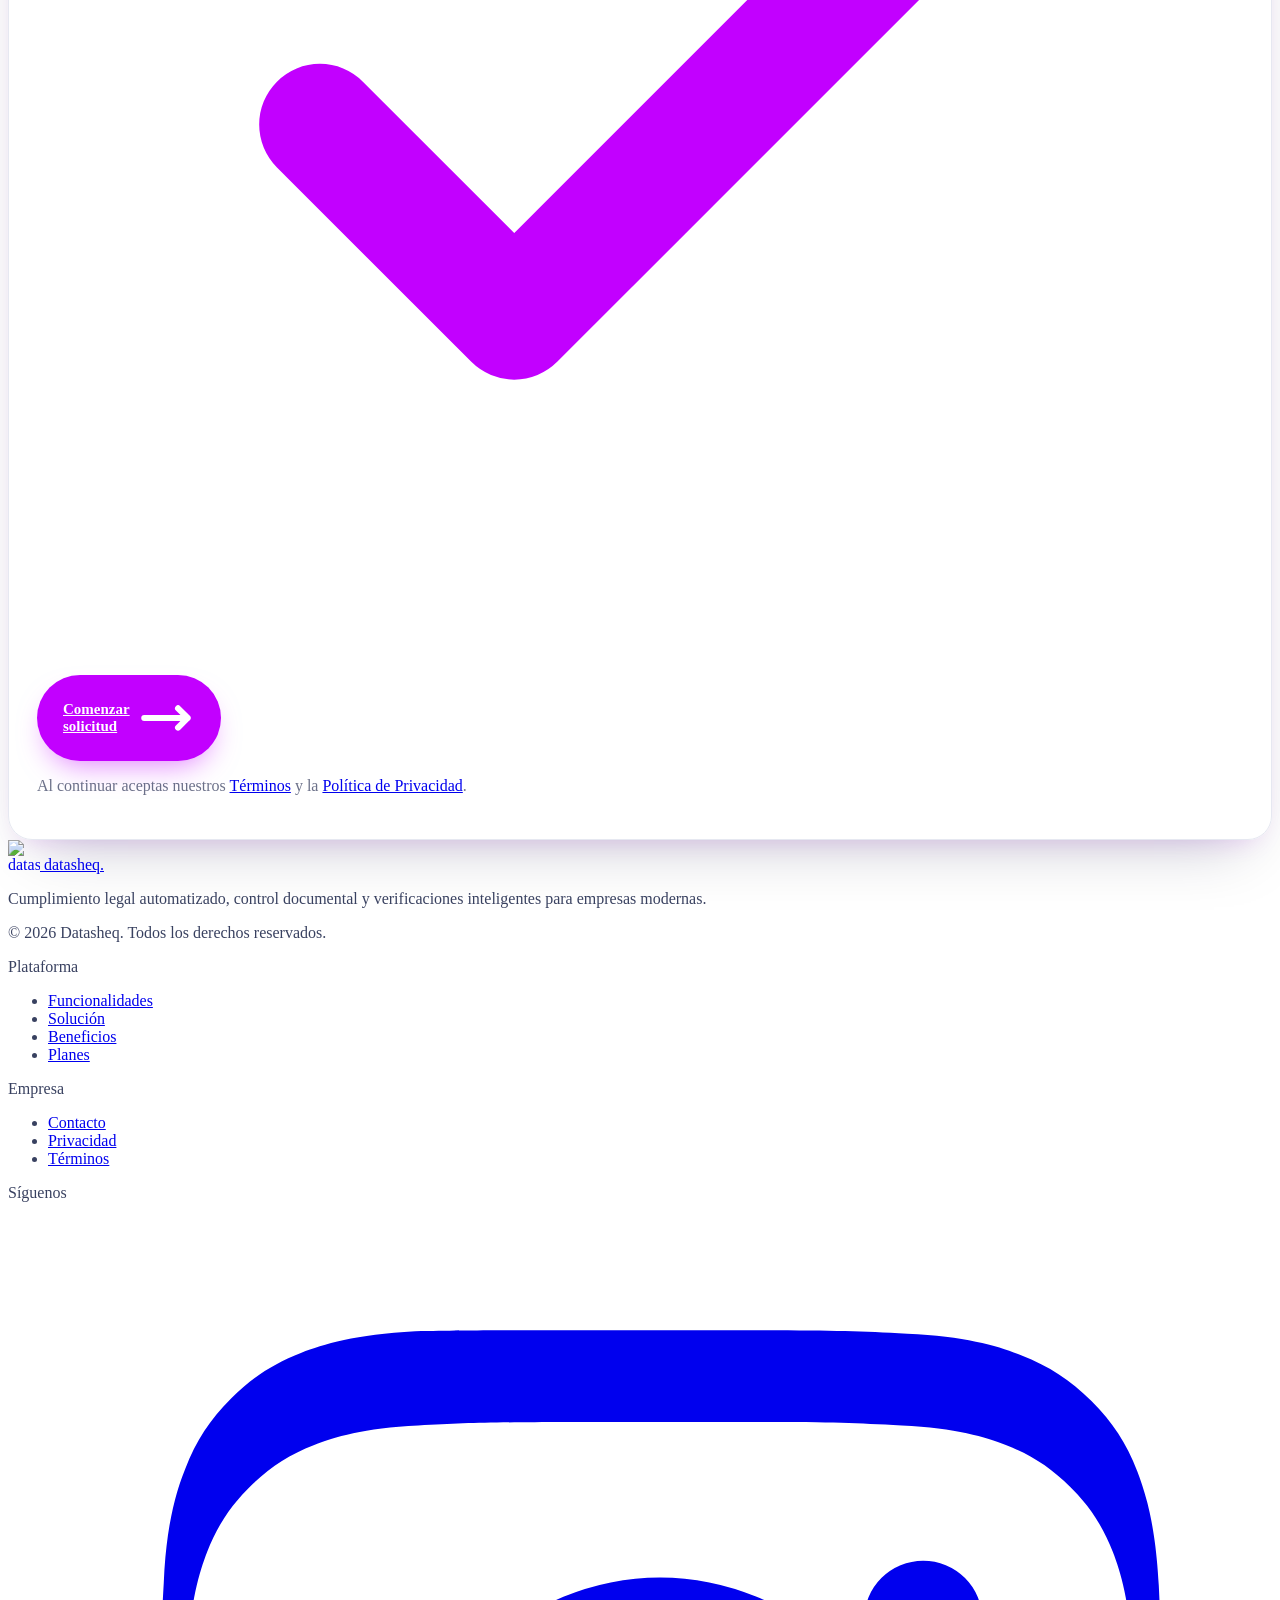
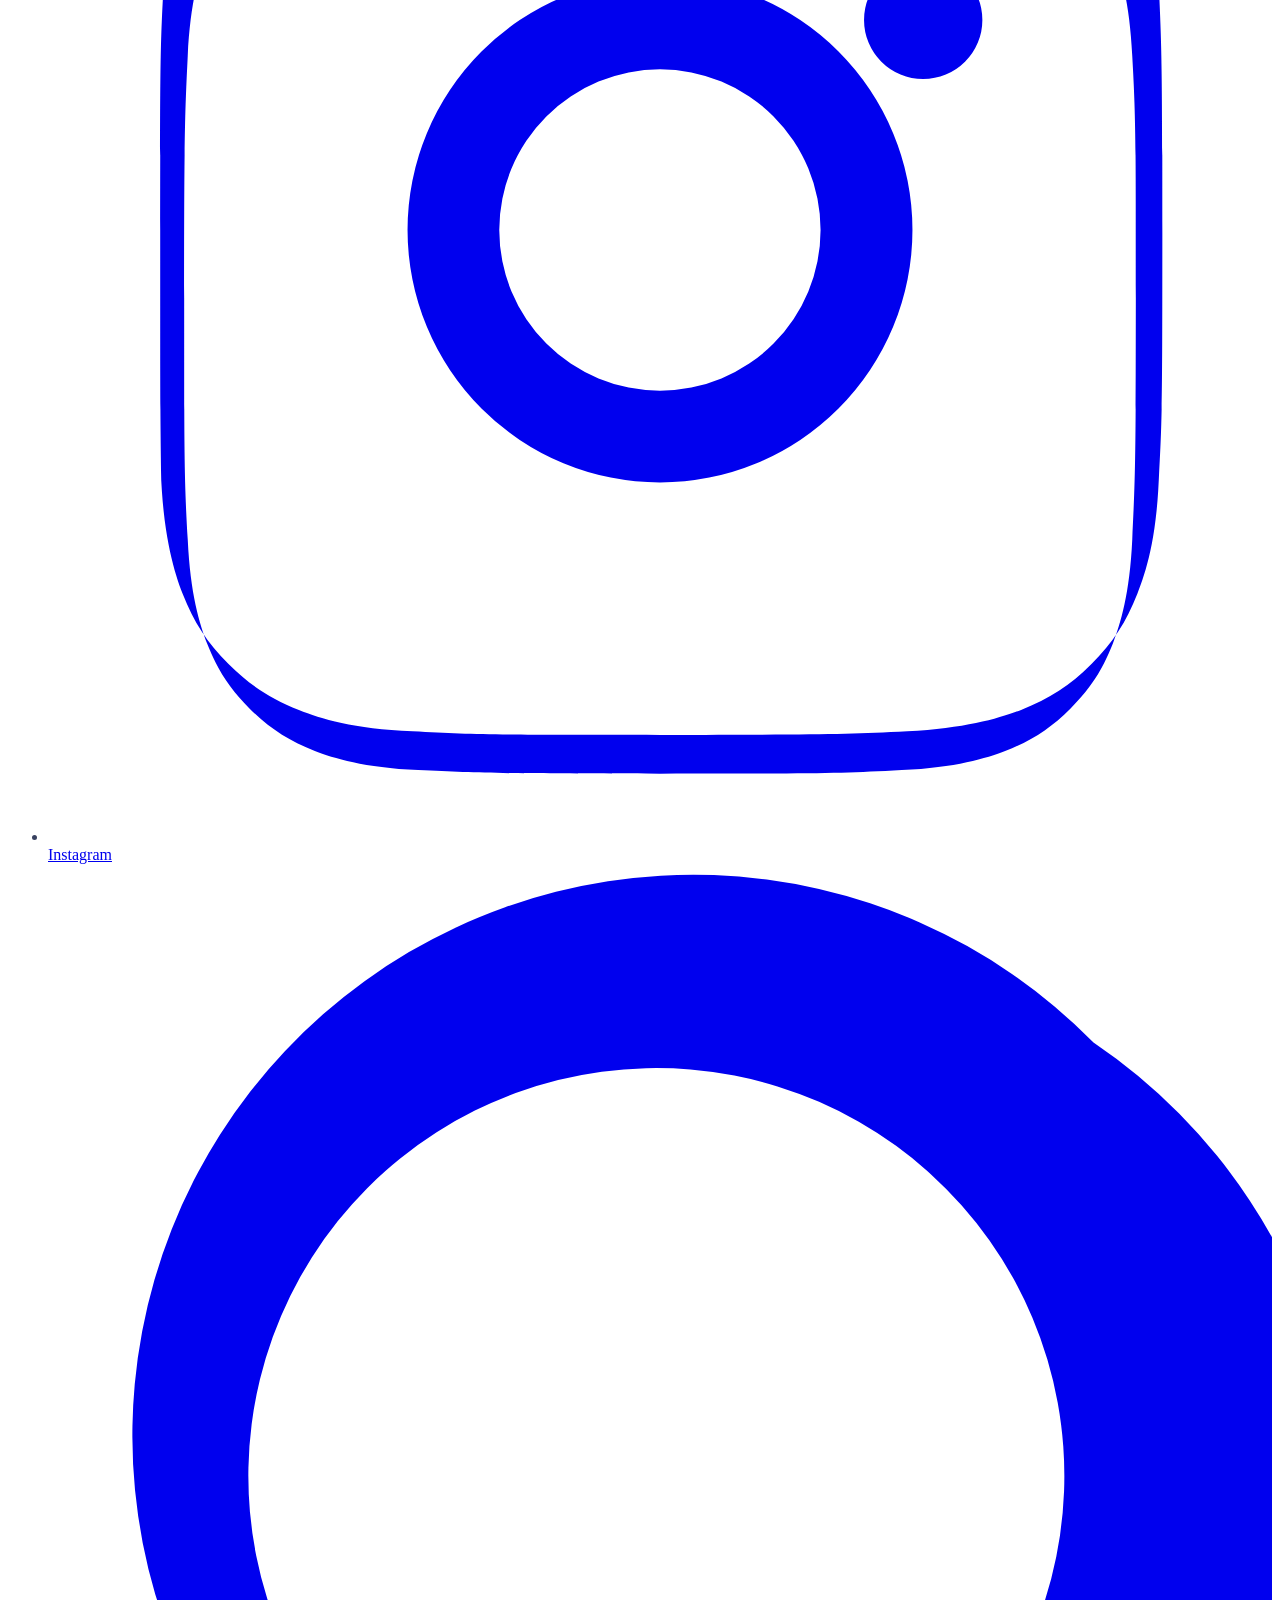
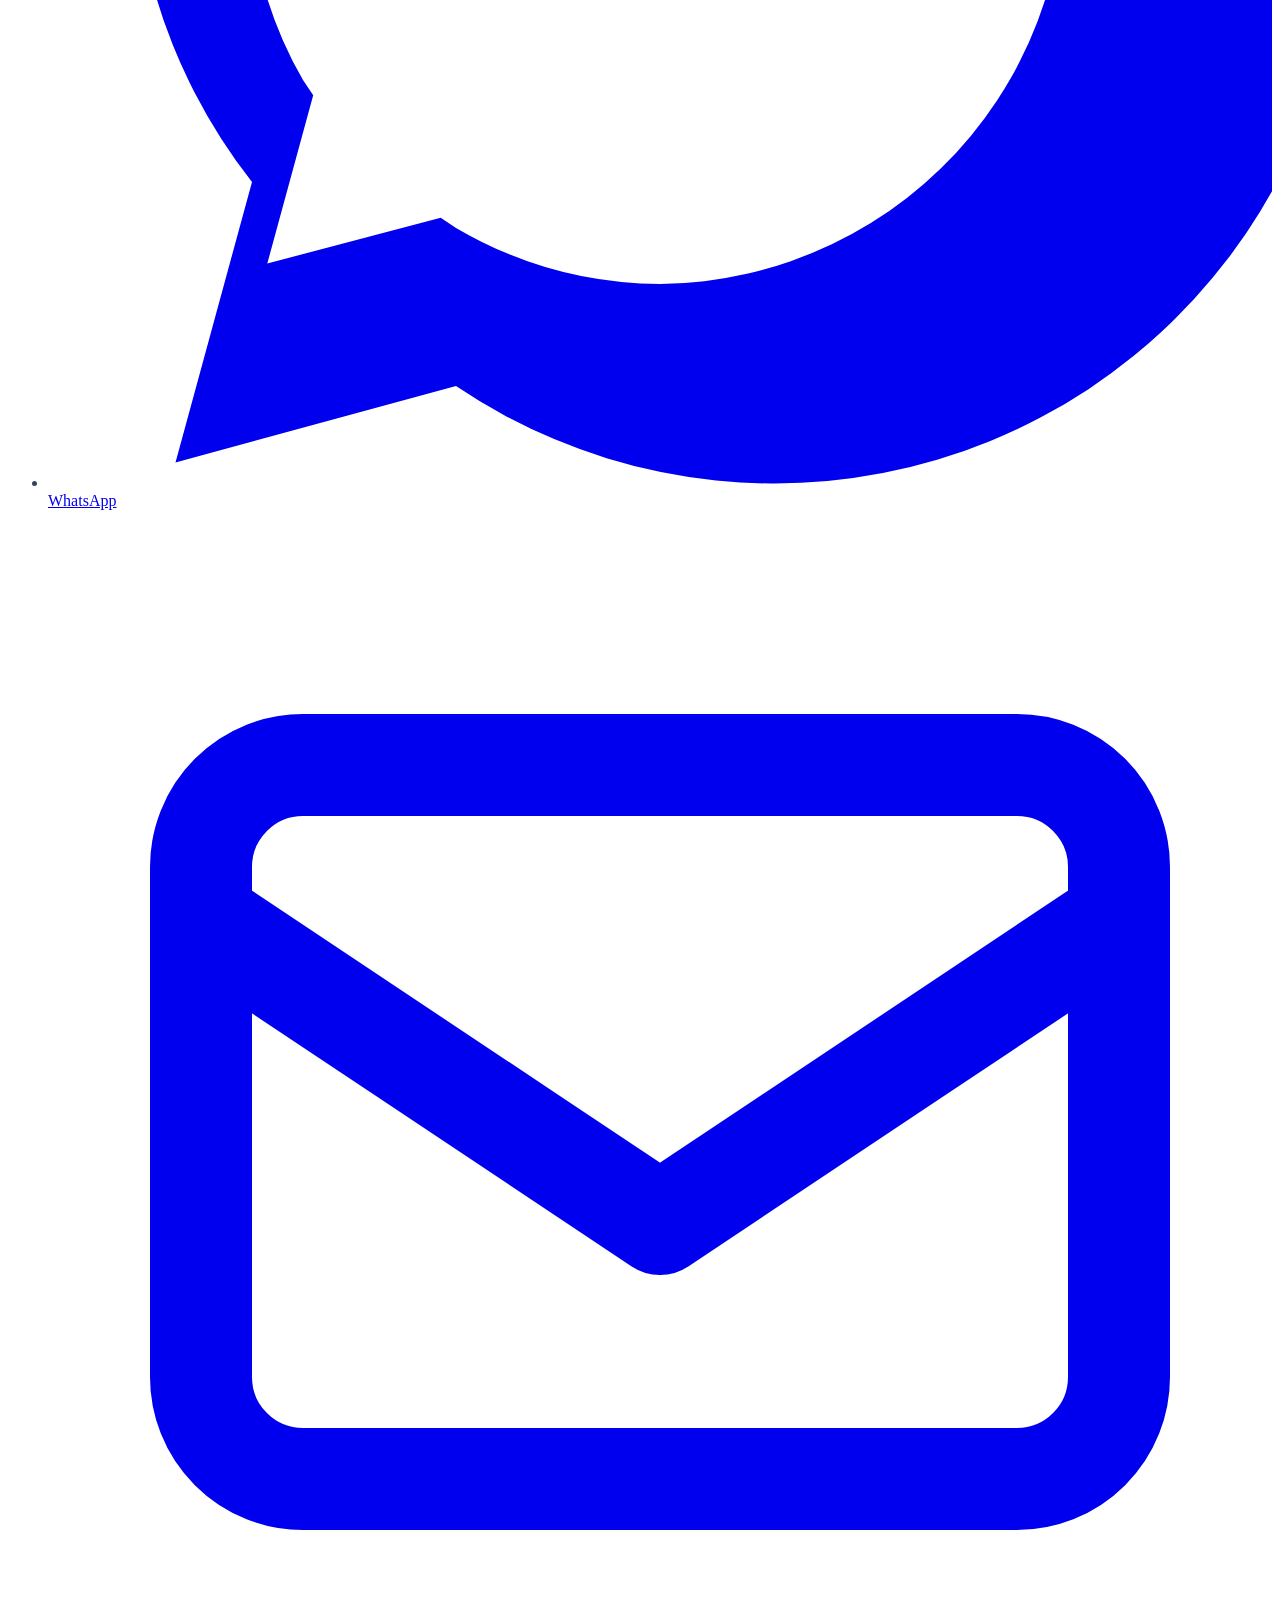
==== commit a06c57e1: "Style Matriz Legal rows as icon cards matching Checklist Agent-Logs-Url: https://github.com/martiinc" ====
--- a/public/index.html
+++ b/public/index.html
@@ -153,6 +153,10 @@
         .pill-cyan    { background: rgba(88, 32, 220, 0.10); color: #3a16a3; border: 1px solid rgba(88, 32, 220, 0.22); }
         .pill-navy    { background: rgba(16, 16, 42, 0.06); color: #10102A; border: 1px solid rgba(16, 16, 42, 0.18); }
         .pill-emerald { background: rgba(253, 76, 92, 0.10); color: #c2293a; border: 1px solid rgba(253, 76, 92, 0.24); }
+        /* Semantic status pills (used in the Matriz Legal mock) */
+        .pill-status-ok       { background: rgba(16, 185, 129, 0.12); color: #047857; border: 1px solid rgba(16, 185, 129, 0.28); }
+        .pill-status-progress { background: rgba(245, 158, 11, 0.14); color: #b45309; border: 1px solid rgba(245, 158, 11, 0.32); }
+        .pill-status-upcoming { background: rgba(14, 165, 233, 0.12); color: #0369a1; border: 1px solid rgba(14, 165, 233, 0.30); }
 
         /* ──── Buttons ──── */
         .btn-primary {
@@ -651,303 +655,14 @@
             margin-right: 6px; vertical-align: 1px;
         }
         @media (max-width: 480px) { .kpi-callout { display: none; } }
-
-        /* ──────────────────────────────────────────────────────────────
-           MOBILE NAV (hamburger + dropdown)
-           Desktop (≥ md / 768px) is completely unaffected.
-           ────────────────────────────────────────────────────────────── */
-        .nav-burger {
-            display: none;
-            width: 44px; height: 44px;
-            border-radius: 12px;
-            background: rgba(255,255,255,0.7);
-            border: 1px solid var(--brand-line);
-            align-items: center;
-            justify-content: center;
-            color: var(--brand-ink);
-            transition: background 0.2s ease, border-color 0.2s ease, transform 0.2s ease;
-            -webkit-tap-highlight-color: transparent;
-        }
-        .nav-burger:active { transform: scale(0.96); }
-        .nav-burger:focus-visible { outline: 2px solid var(--brand-purple); outline-offset: 2px; }
-        .burger-bars { position: relative; width: 20px; height: 14px; display: inline-block; }
-        .burger-bars > span {
-            position: absolute; left: 0; right: 0; height: 2px; border-radius: 2px;
-            background: var(--brand-ink);
-            transition: transform 0.25s ease, opacity 0.2s ease, top 0.25s ease;
-        }
-        .burger-bars > span:nth-child(1) { top: 0; }
-        .burger-bars > span:nth-child(2) { top: 6px; }
-        .burger-bars > span:nth-child(3) { top: 12px; }
-        .nav-burger[aria-expanded="true"] .burger-bars > span:nth-child(1) { top: 6px; transform: rotate(45deg); }
-        .nav-burger[aria-expanded="true"] .burger-bars > span:nth-child(2) { opacity: 0; }
-        .nav-burger[aria-expanded="true"] .burger-bars > span:nth-child(3) { top: 6px; transform: rotate(-45deg); }
-
-        .mobile-menu {
-            display: none;
-            overflow: hidden;
-            max-height: 0;
-            background: rgba(255,255,255,0.98);
-            backdrop-filter: blur(14px) saturate(1.1);
-            -webkit-backdrop-filter: blur(14px) saturate(1.1);
-            border-bottom: 1px solid transparent;
-            transition: max-height 0.32s ease, border-color 0.2s ease;
-        }
-        .mobile-menu[data-open="true"] {
-            max-height: 90vh;
-            border-bottom-color: var(--brand-line);
-        }
-        .mobile-menu-inner {
-            display: flex; flex-direction: column;
-            padding: 8px 16px calc(20px + env(safe-area-inset-bottom, 0px));
-            gap: 2px;
-        }
-        .mobile-menu-link {
-            display: flex; align-items: center;
-            min-height: 52px;
-            padding: 0 4px;
-            font-size: 17px; font-weight: 700;
-            color: var(--brand-ink);
-            border-bottom: 1px solid var(--brand-line);
-            -webkit-tap-highlight-color: transparent;
-        }
-        .mobile-menu-link:last-of-type { border-bottom: 0; }
-        .mobile-menu-link:active { color: var(--brand-purple); }
-        .mobile-menu-cta {
-            margin-top: 14px;
-            width: 100%;
-            padding: 16px 22px !important;
-            font-size: 16px !important;
-        }
-        .mobile-menu-note {
-            margin-top: 12px;
-            font-size: 12px;
-            color: var(--brand-muted);
-            text-align: center;
-        }
-        .nav-overlay {
-            display: none;
-            position: fixed; inset: 0;
-            background: rgba(16, 16, 42, 0.35);
-            z-index: 40;
-            border: 0; padding: 0;
-            opacity: 0;
-            transition: opacity 0.25s ease;
-            cursor: pointer;
-        }
-        .nav-overlay.is-visible { opacity: 1; }
-
-        /* Show mobile chrome only below md */
-        @media (max-width: 767px) {
-            .nav-burger { display: inline-flex; }
-            .mobile-menu { display: block; }
-            #site-nav[data-menu-open="true"] ~ .nav-overlay { display: block; }
-        }
-
-        /* ──────────────────────────────────────────────────────────────
-           MOBILE-FIRST OVERRIDES (≤ 767px)
-           Scoped strictly inside (max-width: 767px) so the desktop
-           layout remains pixel-identical above this breakpoint.
-           ────────────────────────────────────────────────────────────── */
-        @media (max-width: 767px) {
-            /* Slightly shorter nav bar to reclaim vertical space */
-            #site-nav .nav-row { height: 64px; }
-
-            /* ── Hero ── */
-            .hero-redux {
-                padding-top: 84px !important;
-                padding-bottom: 28px !important;
-            }
-            .hero-redux::before { display: none; } /* drop pinstripe noise */
-            .hero-eyebrow {
-                font-size: 10px;
-                padding: 6px 12px;
-                margin-bottom: 18px !important;
-            }
-            .hero-headline {
-                font-size: clamp(34px, 9vw, 44px) !important;
-                line-height: 1.04 !important;
-                letter-spacing: -0.03em !important;
-                margin-bottom: 16px !important;
-            }
-            .hero-headline .serif-accent::after { height: 9px; bottom: -0.04em; }
-            .hero-redux p.text-base {
-                font-size: 16px !important;
-                line-height: 1.55 !important;
-                margin-bottom: 22px !important;
-            }
-
-            /* CTA row: stack, full-width primary, link secondary, note below */
-            .hero-cta-row {
-                flex-direction: column;
-                align-items: stretch;
-                gap: 10px !important;
-                margin-bottom: 18px !important;
-            }
-            .hero-cta-row .btn-primary {
-                width: 100%;
-                padding: 16px 22px;
-                font-size: 16px;
-                min-height: 52px;
-            }
-            .hero-cta-row .hero-link {
-                justify-content: center;
-                padding: 12px 4px;
-                min-height: 44px;
-            }
-            .hero-cta-row .hero-link::after { display: none; }
-            .hero-cta-note {
-                justify-content: center;
-                font-size: 12px;
-            }
-            .hero-cta-note::before { display: none; }
-
-            /* Live pulse strip stays small but lighter */
-            .hero-live { font-size: 11px; padding: 6px 12px 6px 10px; }
-
-            /* Legal codes: horizontal scroll instead of wrap (cleaner) */
-            .codes-strip { margin-top: 14px; padding: 10px 0; }
-            .codes-strip-label { margin-bottom: 6px; }
-            .codes-track {
-                flex-wrap: nowrap;
-                overflow-x: auto;
-                gap: 8px;
-                padding-bottom: 4px;
-                scrollbar-width: none;
-                -webkit-overflow-scrolling: touch;
-                mask-image: linear-gradient(90deg, #000 92%, transparent 100%);
-                -webkit-mask-image: linear-gradient(90deg, #000 92%, transparent 100%);
-            }
-            .codes-track::-webkit-scrollbar { display: none; }
-            .code-chip { flex-shrink: 0; }
-
-            /* Hero visual: simplify — keep only main dashboard mock */
-            .hero-visual { margin-top: 28px; }
-            .hero-visual::before { display: none; }
-            .hero-visual .absolute.-inset-6 { display: none; } /* heavy blur gradient */
-            .hero-mock-secondary { display: none !important; }
-            .hero-visual .mock-window { box-shadow: 0 18px 36px -22px rgba(0, 11, 51, 0.18); }
-
-            /* ── Generic section padding on mobile ── */
-            main > section { padding-top: 44px; padding-bottom: 44px; }
-            main > section:first-of-type { padding-top: 84px; } /* hero already overridden but safety */
-            /* Trust bar slimmer */
-            main > section.py-7 { padding-top: 28px; padding-bottom: 28px; }
-
-            /* Section headings */
-            section h2.text-3xl,
-            section h2 {
-                font-size: 28px !important;
-                line-height: 1.15 !important;
-                letter-spacing: -0.02em;
-            }
-            section .pill { font-size: 10px; }
-
-            /* ── Trust bar ── */
-            section .grid.grid-cols-2.md\:grid-cols-4 > div p.text-3xl {
-                font-size: 26px;
-            }
-
-            /* ── Feature cards / benefits / bento ── */
-            .feat-card { padding: 20px; border-radius: 18px; }
-            .feat-card h3 { font-size: 17px !important; }
-            .feat-card p { font-size: 14px !important; }
-            .feat-icon { width: 40px; height: 40px; border-radius: 11px; }
-
-            /* Benefits: force single column on small mobile for clean scanning */
-            #beneficios .grid.sm\:grid-cols-2 { grid-template-columns: 1fr !important; }
-            .benefit { padding: 14px; border-radius: 14px; }
-            .benefit p.font-bold { font-size: 14px; }
-            .benefit p.text-xs { font-size: 13px !important; }
-
-            /* Solución bento cards: single column, tighter */
-            #solucion .grid.sm\:grid-cols-2 { grid-template-columns: 1fr !important; }
-            #solucion .bento { padding: 18px !important; }
-
-            /* ── Plans / pricing ── */
-            .plan-card { padding: 22px; border-radius: 20px; }
-            .plan-card h3 { font-size: 22px !important; }
-            .plan-card ul li { font-size: 14px; }
-            /* Featured plan: bring forward (first) on mobile so the recommended plan is seen first */
-            #planes .grid { row-gap: 14px; }
-            #planes .plan-card.is-featured { order: -1; }
-
-            /* ── Transformación dark card ── */
-            section .bento-dark { padding: 24px !important; border-radius: 20px; }
-            section .bento-dark h2 { color: #fff !important; font-size: 26px !important; }
-            section .bento-dark .grid.grid-cols-2 { grid-template-columns: 1fr 1fr; gap: 10px; }
-            section .bento-dark .grid.grid-cols-2 .rounded-2xl { padding: 14px; border-radius: 14px; }
-            section .bento-dark .grid.grid-cols-2 .font-bold { font-size: 14px; }
-
-            /* ── FAQ ── */
-            details.faq-item { padding: 16px; border-radius: 14px; }
-            details.faq-item summary { font-size: 15px; min-height: 32px; }
-            details.faq-item summary::after { font-size: 24px; }
-
-            /* ── Final CTA section: put CTA card FIRST on mobile for conversion ── */
-            .cta-grid { gap: 24px !important; }
-            .cta-card-col { order: -1; }
-            .cta-copy h2 { color: #fff !important; font-size: 28px !important; line-height: 1.12 !important; }
-            .cta-copy .flex.flex-wrap.gap-3 { flex-direction: column; gap: 10px; }
-            .cta-copy .flex.flex-wrap.gap-3 > a {
-                width: 100%;
-                justify-content: center;
-                min-height: 52px;
-                padding: 16px 22px;
-                font-size: 16px;
-            }
-            .cta-copy .grid.grid-cols-3 { grid-template-columns: repeat(3, 1fr); gap: 8px; max-width: 100%; }
-            .cta-copy .grid.grid-cols-3 p.text-2xl { font-size: 18px; }
-
-            .form-cta-card { padding: 22px; border-radius: 20px; }
-            .form-cta-card h3 { font-size: 22px !important; }
-            .form-cta-card .btn-primary {
-                width: 100%; padding: 16px 22px;
-                font-size: 16px; min-height: 52px;
-            }
-
-            /* ── Footer ── */
-            footer .flex.flex-col.md\:flex-row { gap: 28px; }
-            footer .grid.grid-cols-2.sm\:grid-cols-3 {
-                grid-template-columns: 1fr 1fr;
-                gap: 24px;
-            }
-            footer p.text-sm { font-size: 14px; }
-
-            /* ── Sticky mobile CTA: comfortable size, no oversized push ── */
-            .sticky-mobile-cta {
-                padding: 14px 22px !important;
-                font-size: 15px !important;
-                min-height: 52px;
-                border-radius: 999px;
-            }
-            body { padding-bottom: 84px; }
-
-            /* Ensure interactive tap targets meet ≥44px */
-            a.hero-link, footer a, .mobile-menu-link { min-height: 44px; }
-
-            /* Smooth any decorative motion-heavy elements */
-            .reveal { transition-duration: 0.4s; }
-        }
-
-        /* Even tighter on very small screens */
-        @media (max-width: 380px) {
-            .hero-headline { font-size: 30px !important; }
-            section h2 { font-size: 24px !important; }
-            .plan-card h3 { font-size: 20px !important; }
-            footer .grid.grid-cols-2.sm\:grid-cols-3 { grid-template-columns: 1fr; }
-        }
-
-        /* Lock body scroll when mobile menu open */
-        body.menu-open { overflow: hidden; }
     </style>
 </head>
 
 <body class="min-h-screen bg-slate-50 text-slate-900 overflow-x-hidden">
     <!-- ============================== NAV ============================== -->
-    <nav id="site-nav" class="fixed w-full z-50 transition-all duration-300 glass-nav bg-white/80 border-b border-slate-200">
+    <nav class="fixed w-full z-50 transition-all duration-300 glass-nav bg-white/80 border-b border-slate-200">
         <div class="max-w-7xl mx-auto px-4 sm:px-6 lg:px-8">
-            <div class="flex justify-between items-center h-20 md:h-20 nav-row">
+            <div class="flex justify-between items-center h-20">
                 <a href="#top" class="flex items-center gap-2.5">
                     <span class="logo-mark">
                         <img src="/logo.png" alt="datasheq">
@@ -963,30 +678,10 @@
                         Solicita más información
                     </a>
                 </div>
-                <!-- Mobile hamburger trigger (replaces previous "Contacto →" link) -->
-                <button id="nav-toggle" type="button" class="md:hidden nav-burger" aria-controls="mobile-menu" aria-expanded="false" aria-label="Abrir menú">
-                    <span class="burger-bars" aria-hidden="true">
-                        <span></span><span></span><span></span>
-                    </span>
-                </button>
-            </div>
-        </div>
-        <!-- Mobile drop-down menu (only rendered on mobile via CSS) -->
-        <div id="mobile-menu" class="mobile-menu" data-open="false" aria-hidden="true">
-            <div class="mobile-menu-inner">
-                <a href="#funcionalidades" class="mobile-menu-link" data-mm-link>Funcionalidades</a>
-                <a href="#solucion" class="mobile-menu-link" data-mm-link>Solución</a>
-                <a href="#beneficios" class="mobile-menu-link" data-mm-link>Beneficios</a>
-                <a href="#planes" class="mobile-menu-link" data-mm-link>Planes</a>
-                <a href="/form" class="btn-primary mobile-menu-cta">
-                    Solicita más información
-                    <svg class="w-4 h-4" fill="none" stroke="currentColor" viewBox="0 0 24 24"><path stroke-linecap="round" stroke-linejoin="round" stroke-width="2.5" d="M17 8l4 4m0 0l-4 4m4-4H3"></path></svg>
-                </a>
-                <p class="mobile-menu-note">Respondemos en menos de 24h hábiles · sin compromiso</p>
+                <a href="/form" class="md:hidden text-sm font-bold text-brand-blue">Contacto →</a>
             </div>
         </div>
     </nav>
-    <button type="button" id="nav-overlay" class="nav-overlay" aria-hidden="true" tabindex="-1"></button>
 
     <main id="top" class="w-full">
         <!-- ============================== 1. HERO ============================== -->
@@ -1098,7 +793,7 @@
                                     </div>
                                 </div>
                                 <!-- Mobile mock -->
-                                <div class="col-span-12 md:col-span-7 mock-window hero-mock-secondary">
+                                <div class="col-span-12 md:col-span-7 mock-window">
                                     <div class="mock-bar">
                                         <span class="mock-bar-label">App móvil · terreno</span>
                                     </div>
@@ -1123,31 +818,46 @@
                                     </div>
                                 </div>
                                 <!-- Matriz legal mock -->
-                                <div class="col-span-12 md:col-span-5 mock-window hero-mock-secondary">
+                                <div class="col-span-12 md:col-span-5 mock-window">
                                     <div class="p-4">
                                         <div class="flex items-center justify-between mb-3">
                                             <p class="text-[11px] font-bold uppercase tracking-[0.14em] text-slate-500">Matriz legal</p>
                                             <span class="pill pill-navy !py-0 !px-2 !text-[9px]">Tiempo real</span>
                                         </div>
-                                        <div class="space-y-2 text-[11px]">
-                                            <div class="flex items-center justify-between gap-2">
-                                                <span class="font-semibold text-slate-700 truncate" style="font-family: 'Roboto Mono', ui-monospace, monospace;">DS 594</span>
-                                                <span class="pill pill-emerald !py-0 !px-2 !text-[9px]">OK</span>
+                                        <div class="space-y-2">
+                                            <div class="flex items-center gap-2 p-2 rounded-lg bg-emerald-50 border border-emerald-100">
+                                                <span class="w-5 h-5 rounded-full bg-emerald-500 text-white text-xs flex items-center justify-center font-bold shrink-0">✓</span>
+                                                <span class="text-xs font-semibold text-slate-700 truncate flex-1" style="font-family: 'Roboto Mono', ui-monospace, monospace;">DS 594</span>
+                                                <span class="pill pill-status-ok !py-0 !px-2 !text-[9px]">OK</span>
                                             </div>
-                                            <div class="flex items-center justify-between gap-2">
-                                                <span class="font-semibold text-slate-700 truncate" style="font-family: 'Roboto Mono', ui-monospace, monospace;">Ley 16.744</span>
-                                                <span class="pill pill-cyan !py-0 !px-2 !text-[9px]">En curso</span>
+                                            <div class="flex items-center gap-2 p-2 rounded-lg bg-amber-50 border border-amber-100">
+                                                <span class="w-5 h-5 rounded-full bg-amber-500 text-white text-xs flex items-center justify-center font-bold shrink-0">!</span>
+                                                <span class="text-xs font-semibold text-slate-700 truncate flex-1" style="font-family: 'Roboto Mono', ui-monospace, monospace;">Ley 16.744</span>
+                                                <span class="pill pill-status-progress !py-0 !px-2 !text-[9px]">En curso</span>
                                             </div>
-                                            <div class="flex items-center justify-between gap-2">
-                                                <span class="font-semibold text-slate-700 truncate" style="font-family: 'Roboto Mono', ui-monospace, monospace;">RES 1433</span>
-                                                <span class="pill pill-sky !py-0 !px-2 !text-[9px]">Próximo</span>
+                                            <div class="flex items-center gap-2 p-2 rounded-lg bg-sky-50 border border-sky-100">
+                                                <span class="w-5 h-5 rounded-full bg-sky-500 text-white text-xs flex items-center justify-center font-bold shrink-0">»</span>
+                                                <span class="text-xs font-semibold text-slate-700 truncate flex-1" style="font-family: 'Roboto Mono', ui-monospace, monospace;">RES 1433</span>
+                                                <span class="pill pill-status-upcoming !py-0 !px-2 !text-[9px]">Próximo</span>
                                             </div>
-                                            <div class="flex items-center justify-between gap-2">
-                                                <span class="font-semibold text-slate-700 truncate" style="font-family: 'Roboto Mono', ui-monospace, monospace;">DS 40</span>
-                                                <span class="pill pill-emerald !py-0 !px-2 !text-[9px]">OK</span>
+                                            <div class="flex items-center gap-2 p-2 rounded-lg bg-emerald-50 border border-emerald-100">
+                                                <span class="w-5 h-5 rounded-full bg-emerald-500 text-white text-xs flex items-center justify-center font-bold shrink-0">✓</span>
+                                                <span class="text-xs font-semibold text-slate-700 truncate flex-1" style="font-family: 'Roboto Mono', ui-monospace, monospace;">DS 40</span>
+                                                <span class="pill pill-status-ok !py-0 !px-2 !text-[9px]">OK</span>
                                             </div>
                                         </div>
                                     </div>
+                                </div>
+                            </div>
+
+                            <!-- Floating live-alert toast -->
+                            <div class="live-toast" aria-hidden="true">
+                                <span class="toast-icon">
+                                    <svg class="w-4 h-4" fill="none" stroke="currentColor" viewBox="0 0 24 24" stroke-width="2.8"><path stroke-linecap="round" stroke-linejoin="round" d="M5 13l4 4L19 7"/></svg>
+                                </span>
+                                <div>
+                                    <p class="toast-title">Nueva verificación completa</p>
+                                    <p class="toast-sub">Hace 2 min · P. Soto</p>
                                 </div>
                             </div>
                         </div>
@@ -1468,8 +1178,8 @@
         <!-- ============================== 7. CTA FINAL + FORMULARIO ============================== -->
         <section id="contacto" class="py-16 md:py-24 bg-gradient-to-br from-brand-ink via-brand-night to-brand-navy text-white">
             <div class="max-w-7xl mx-auto px-4 sm:px-6 lg:px-8">
-                <div class="grid grid-cols-1 lg:grid-cols-12 gap-10 items-start cta-grid">
-                    <div class="lg:col-span-6 cta-copy">
+                <div class="grid grid-cols-1 lg:grid-cols-12 gap-10 items-start">
+                    <div class="lg:col-span-6">
                         <span class="inline-flex items-center gap-2 px-3 py-1 rounded-full bg-white/10 border border-white/20 text-brand-mint text-[11px] font-bold uppercase tracking-[0.14em] mb-5">Comencemos</span>
                         <h2 class="text-3xl md:text-5xl font-extrabold tracking-tight leading-[1.05] mb-5">Comienza a digitalizar tus procesos legales y operativos.</h2>
                         <p class="text-slate-300 text-base md:text-lg leading-relaxed mb-8 max-w-xl">
@@ -1498,7 +1208,7 @@
                     </div>
 
                     <!-- ── CTA card linking to /form ── -->
-                    <div class="lg:col-span-6 cta-card-col">
+                    <div class="lg:col-span-6">
                         <div class="form-cta-card">
                             <span class="pill pill-sky mb-4">Solicitar información</span>
                             <h3 class="text-2xl md:text-3xl font-extrabold mb-3" style="color:var(--brand-ink);">Cuéntanos sobre tu operación.</h3>
@@ -1637,62 +1347,6 @@
                 window.scrollTo({ top: top, behavior: 'smooth' });
             });
         });
-
-        // ── Mobile menu (hamburger) ──
-        (function () {
-            var nav      = document.getElementById('site-nav');
-            var toggle   = document.getElementById('nav-toggle');
-            var menu     = document.getElementById('mobile-menu');
-            var overlay  = document.getElementById('nav-overlay');
-            if (!nav || !toggle || !menu) return;
-
-            function setOpen(open) {
-                toggle.setAttribute('aria-expanded', open ? 'true' : 'false');
-                toggle.setAttribute('aria-label', open ? 'Cerrar menú' : 'Abrir menú');
-                menu.setAttribute('data-open', open ? 'true' : 'false');
-                menu.setAttribute('aria-hidden', open ? 'false' : 'true');
-                nav.setAttribute('data-menu-open', open ? 'true' : 'false');
-                document.body.classList.toggle('menu-open', open);
-                if (overlay) {
-                    if (open) {
-                        overlay.style.display = 'block';
-                        // Next frame to allow transition.
-                        requestAnimationFrame(function () { overlay.classList.add('is-visible'); });
-                    } else {
-                        overlay.classList.remove('is-visible');
-                        setTimeout(function () { overlay.style.display = ''; }, 250);
-                    }
-                }
-            }
-
-            toggle.addEventListener('click', function () {
-                var isOpen = toggle.getAttribute('aria-expanded') === 'true';
-                setOpen(!isOpen);
-            });
-
-            // Close on link click
-            menu.querySelectorAll('a').forEach(function (a) {
-                a.addEventListener('click', function () { setOpen(false); });
-            });
-
-            // Close on overlay click
-            if (overlay) overlay.addEventListener('click', function () { setOpen(false); });
-
-            // Close on Escape
-            document.addEventListener('keydown', function (e) {
-                if (e.key === 'Escape' && toggle.getAttribute('aria-expanded') === 'true') {
-                    setOpen(false);
-                    toggle.focus();
-                }
-            });
-
-            // Close if resizing up to desktop
-            window.addEventListener('resize', function () {
-                if (window.innerWidth >= 768 && toggle.getAttribute('aria-expanded') === 'true') {
-                    setOpen(false);
-                }
-            });
-        })();
     </script>
 </body>
 </html>
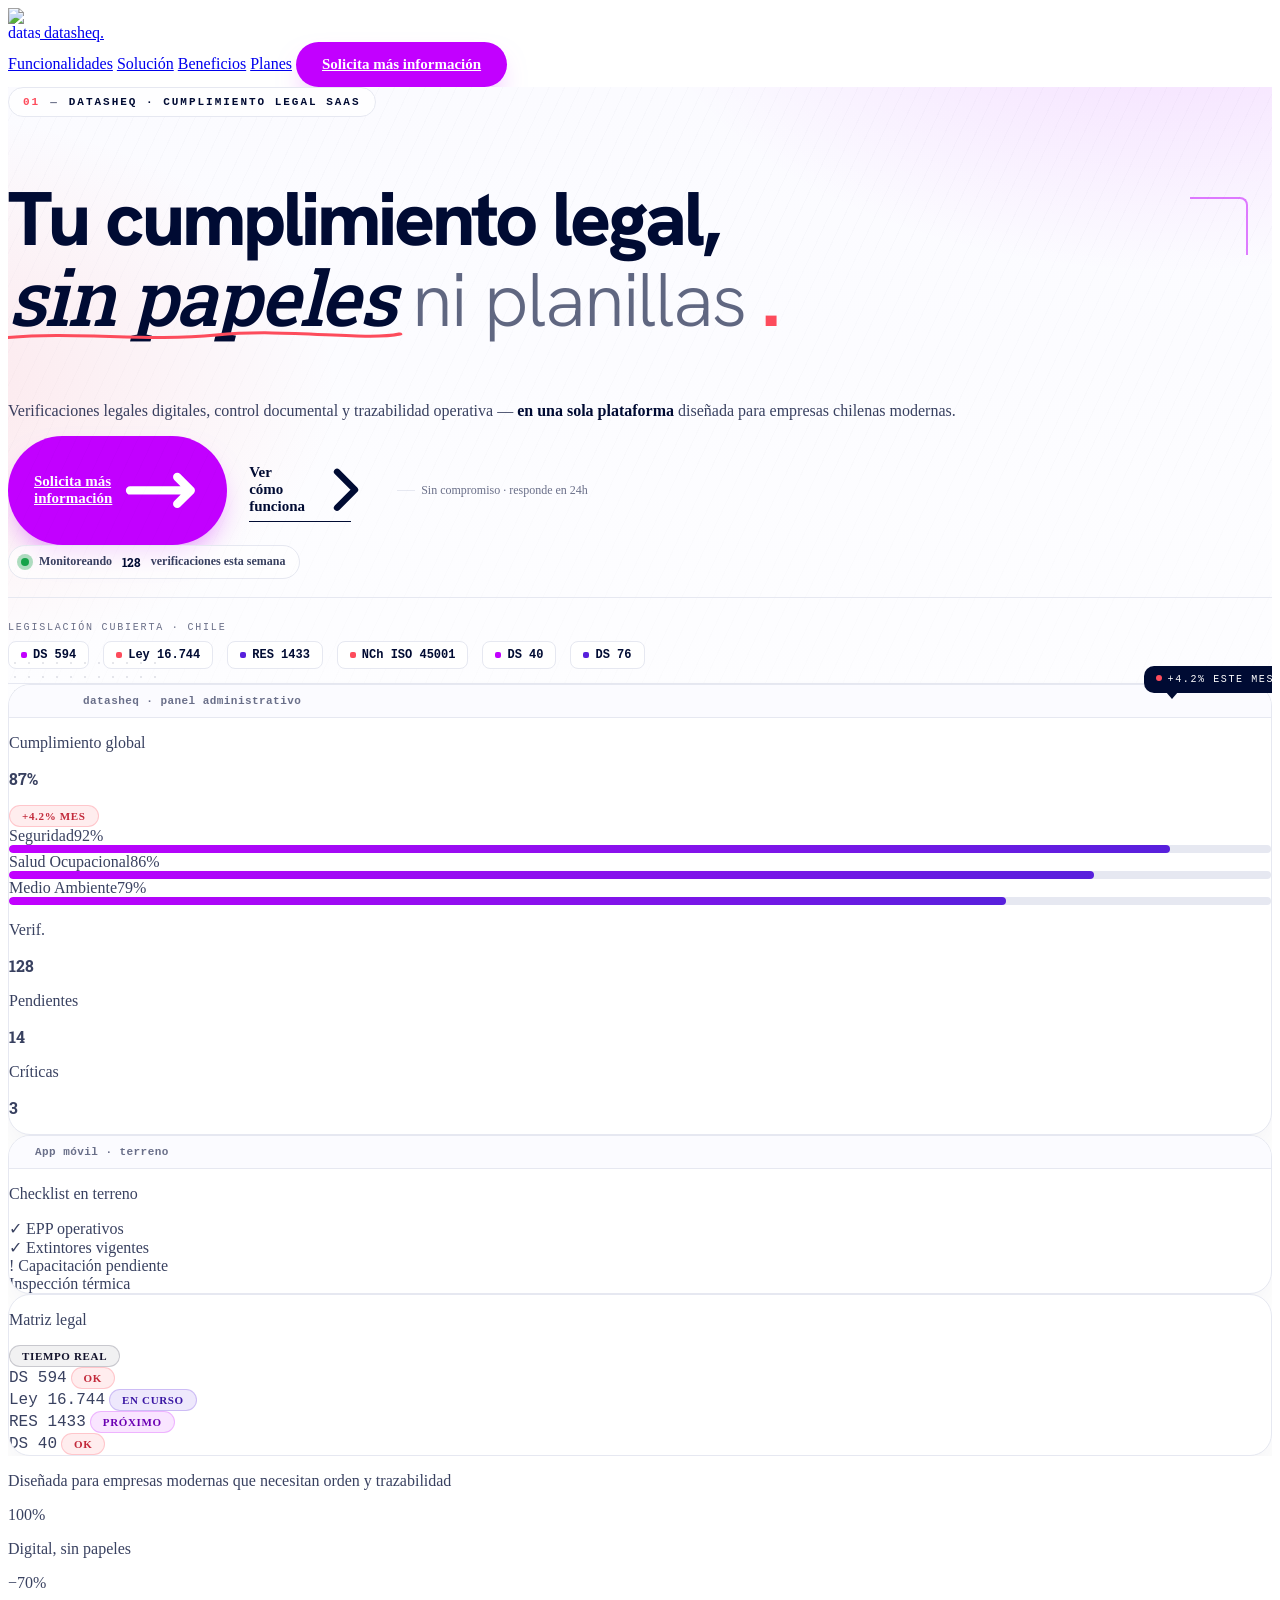
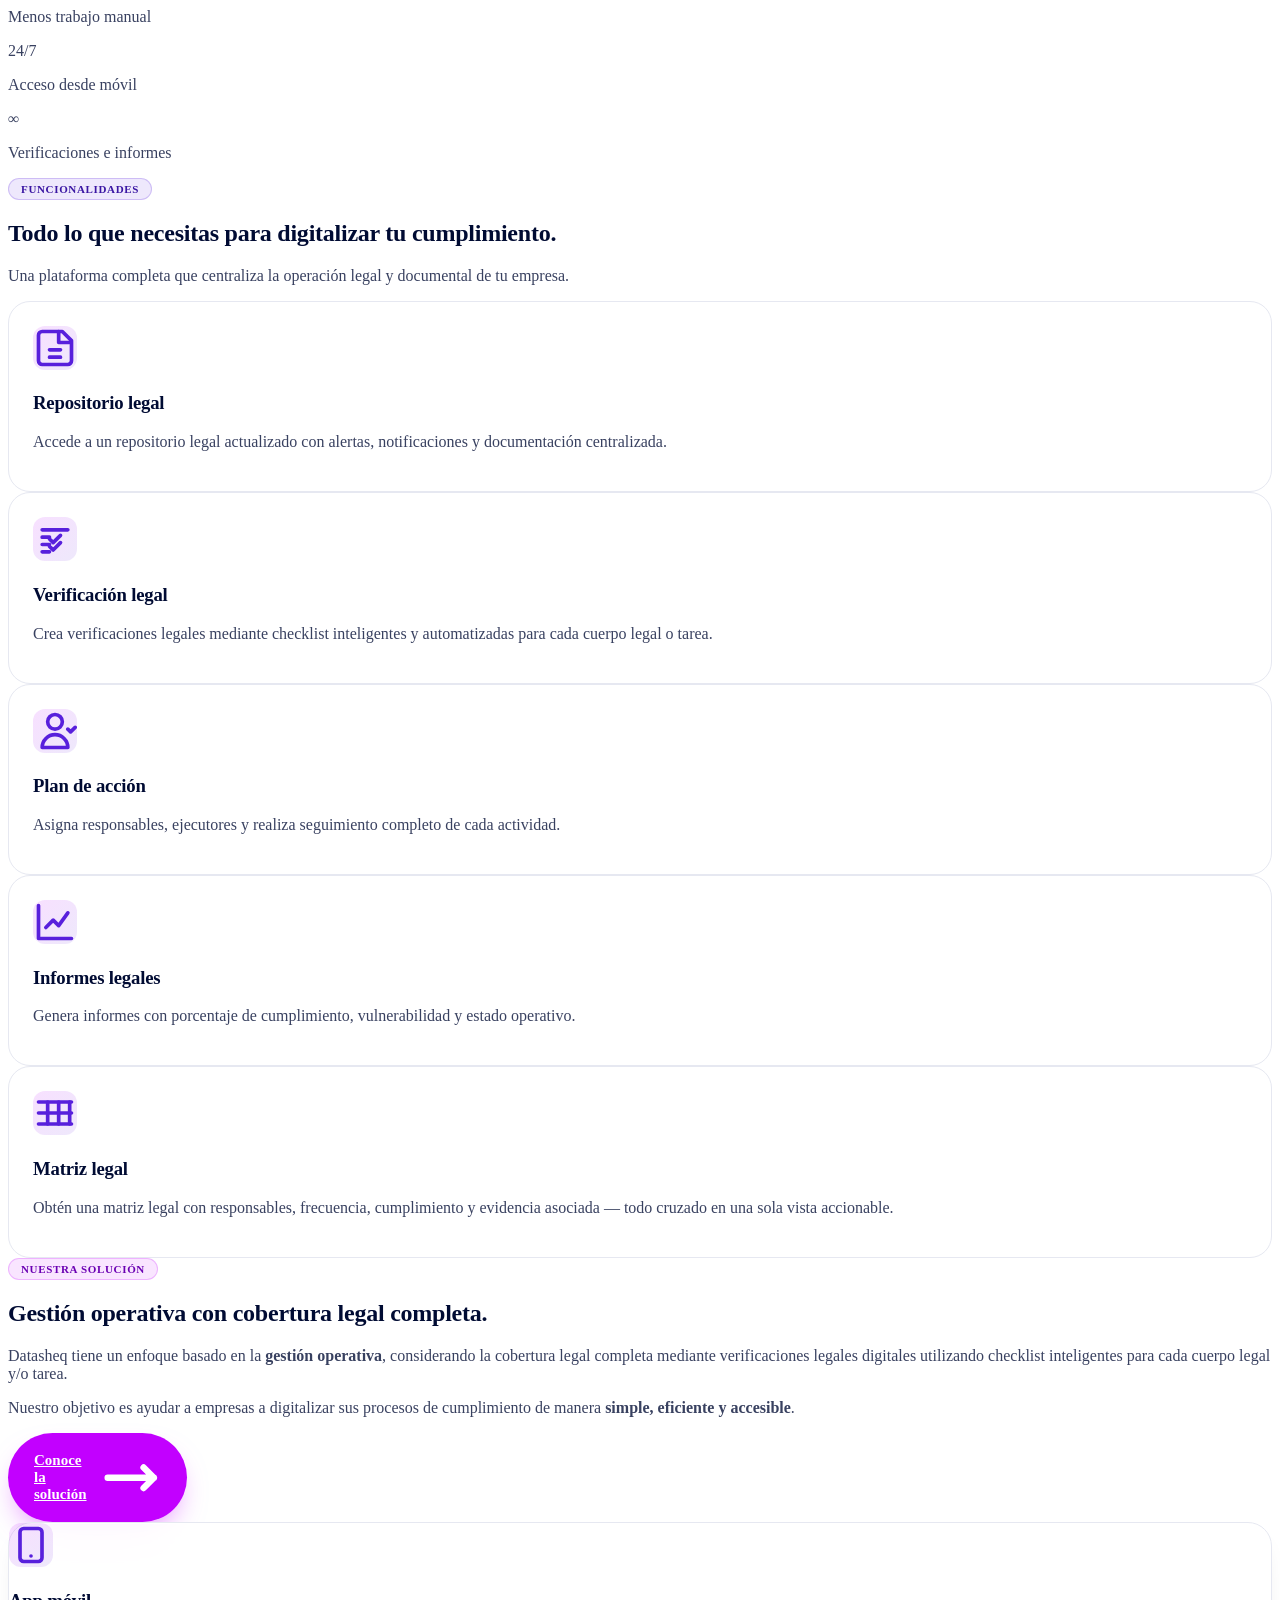
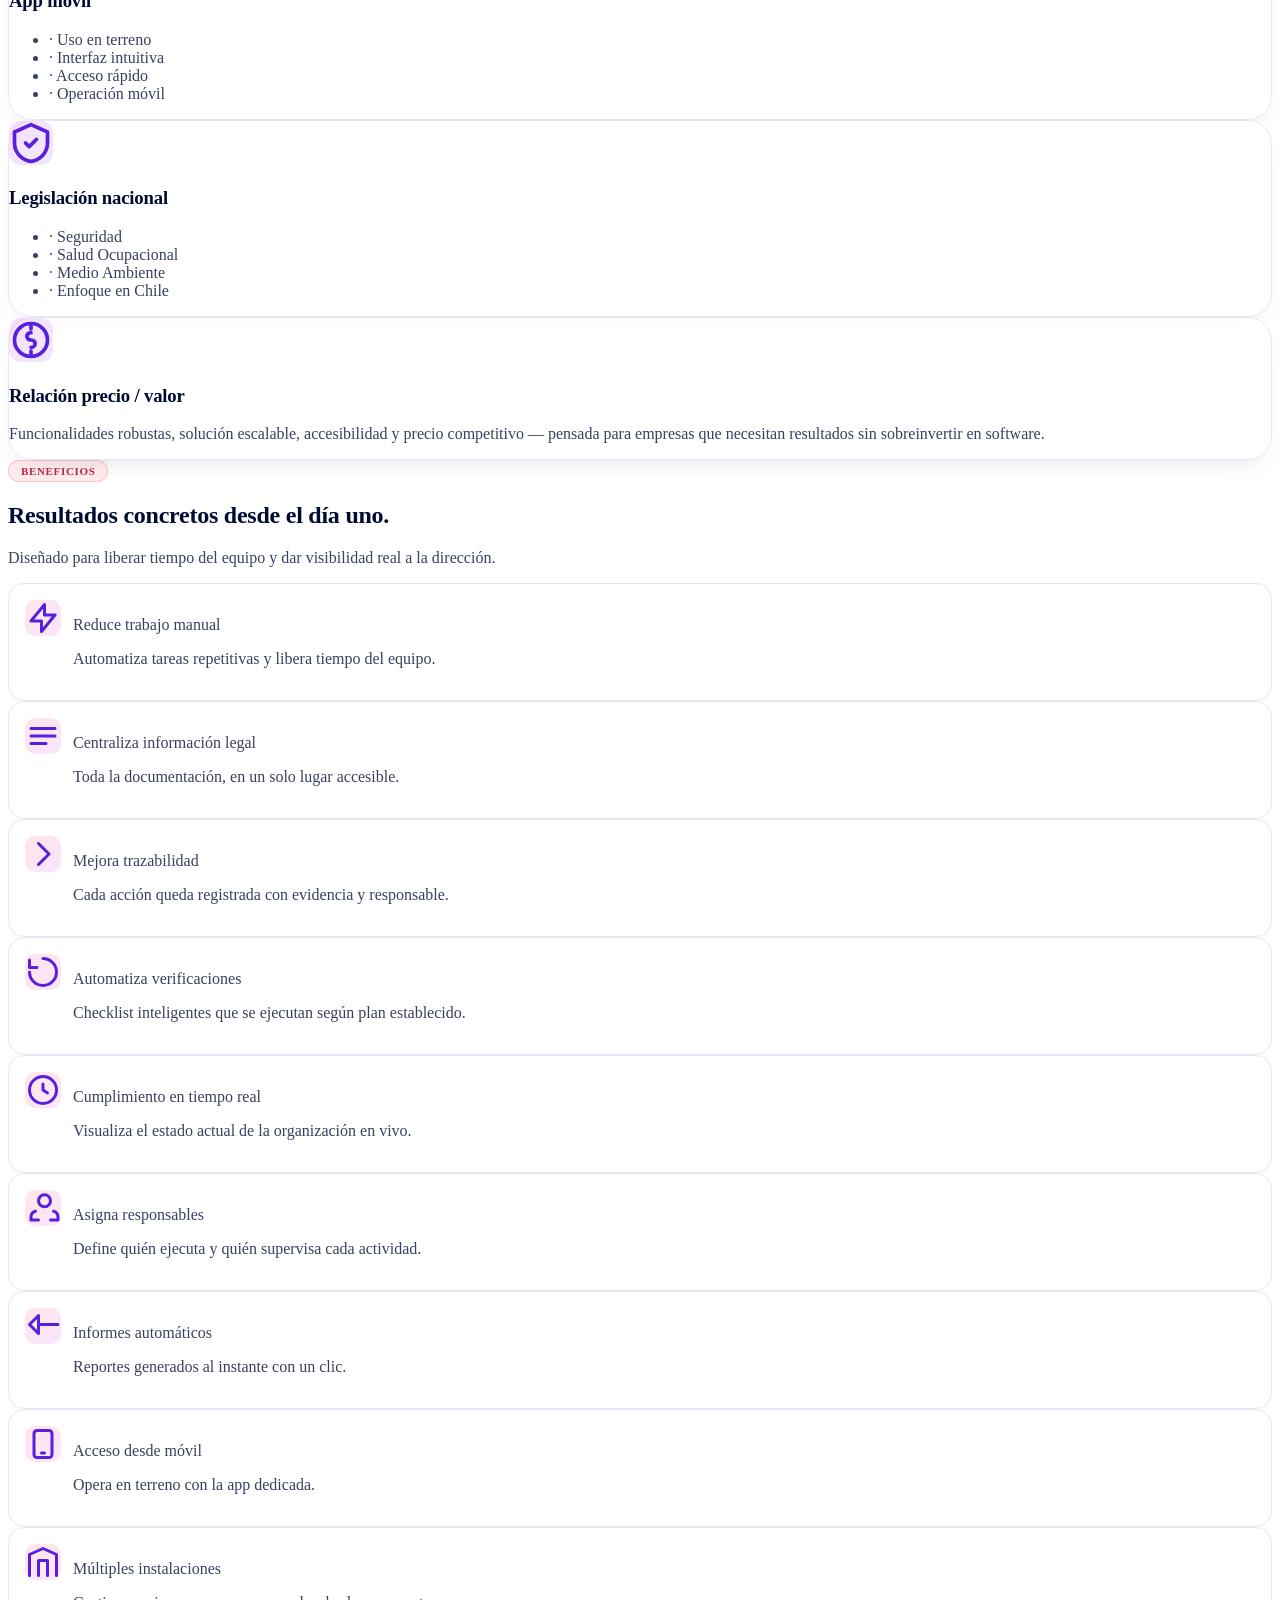
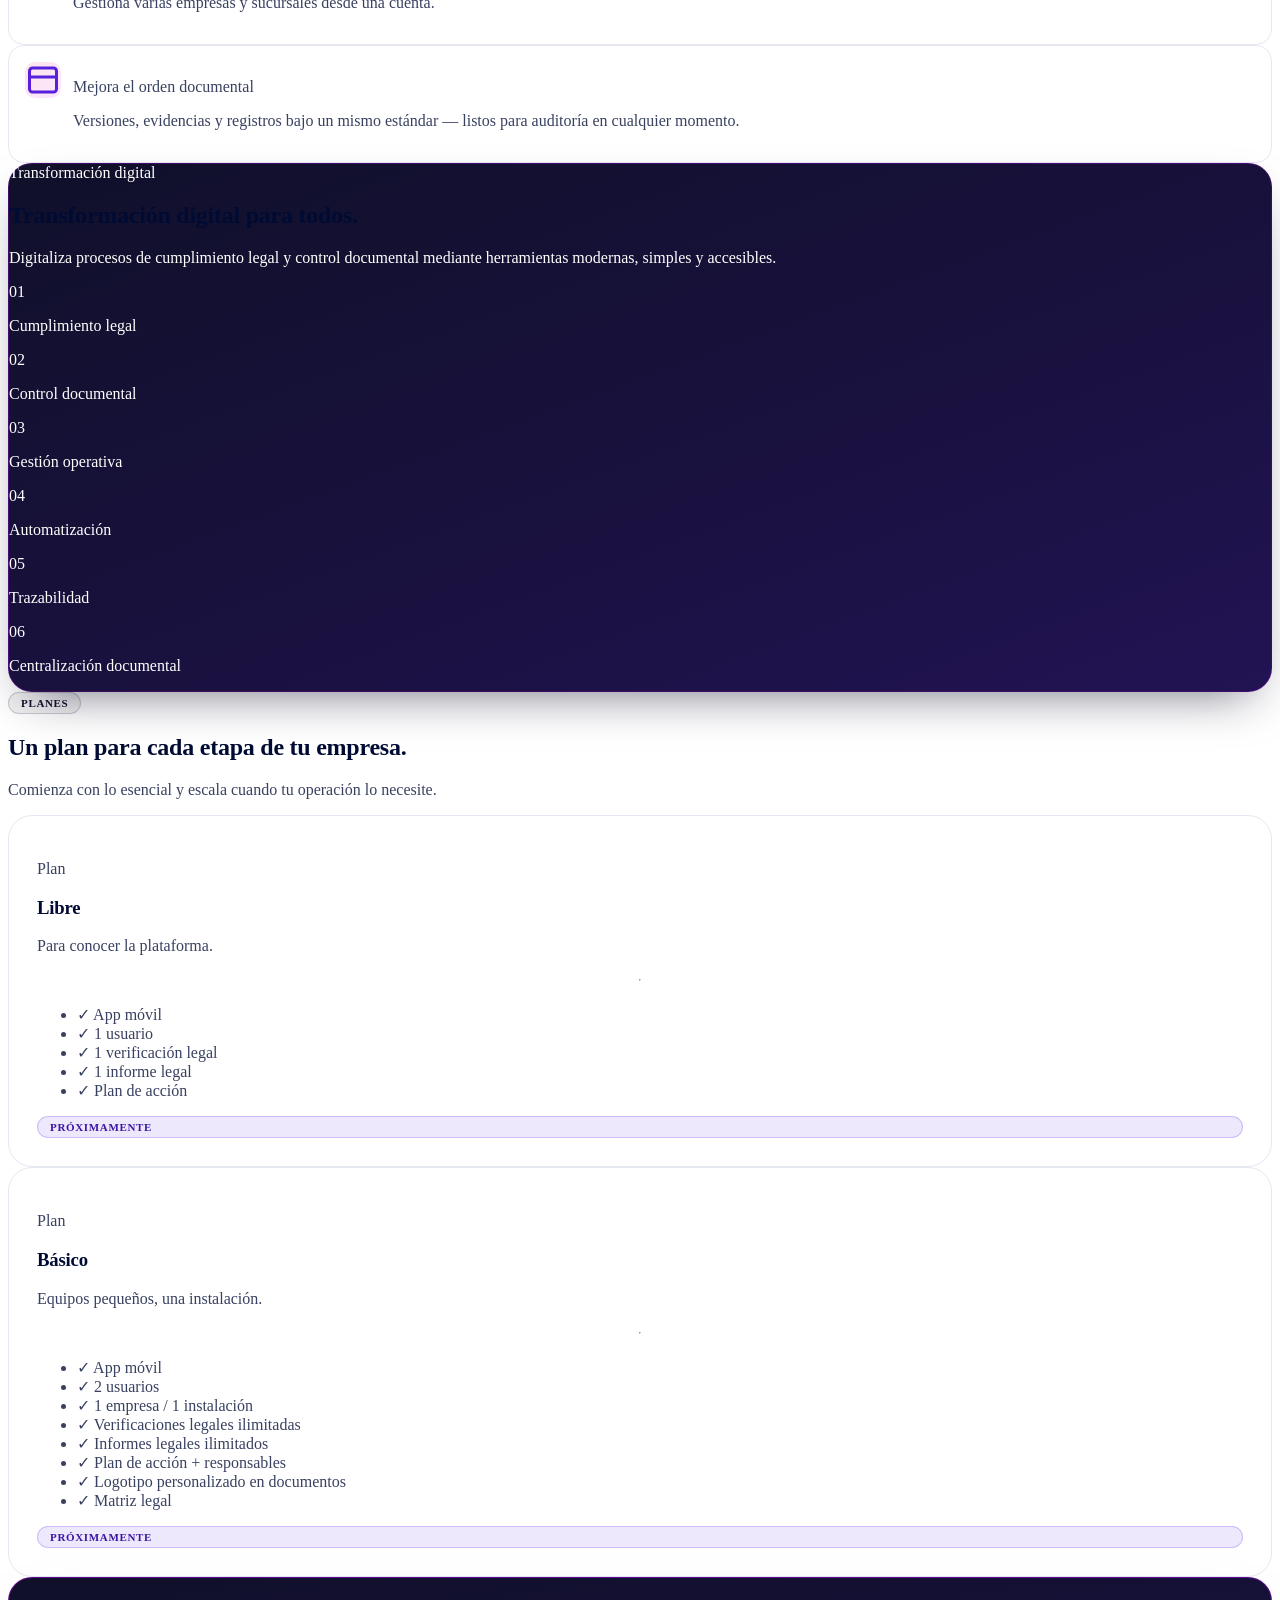
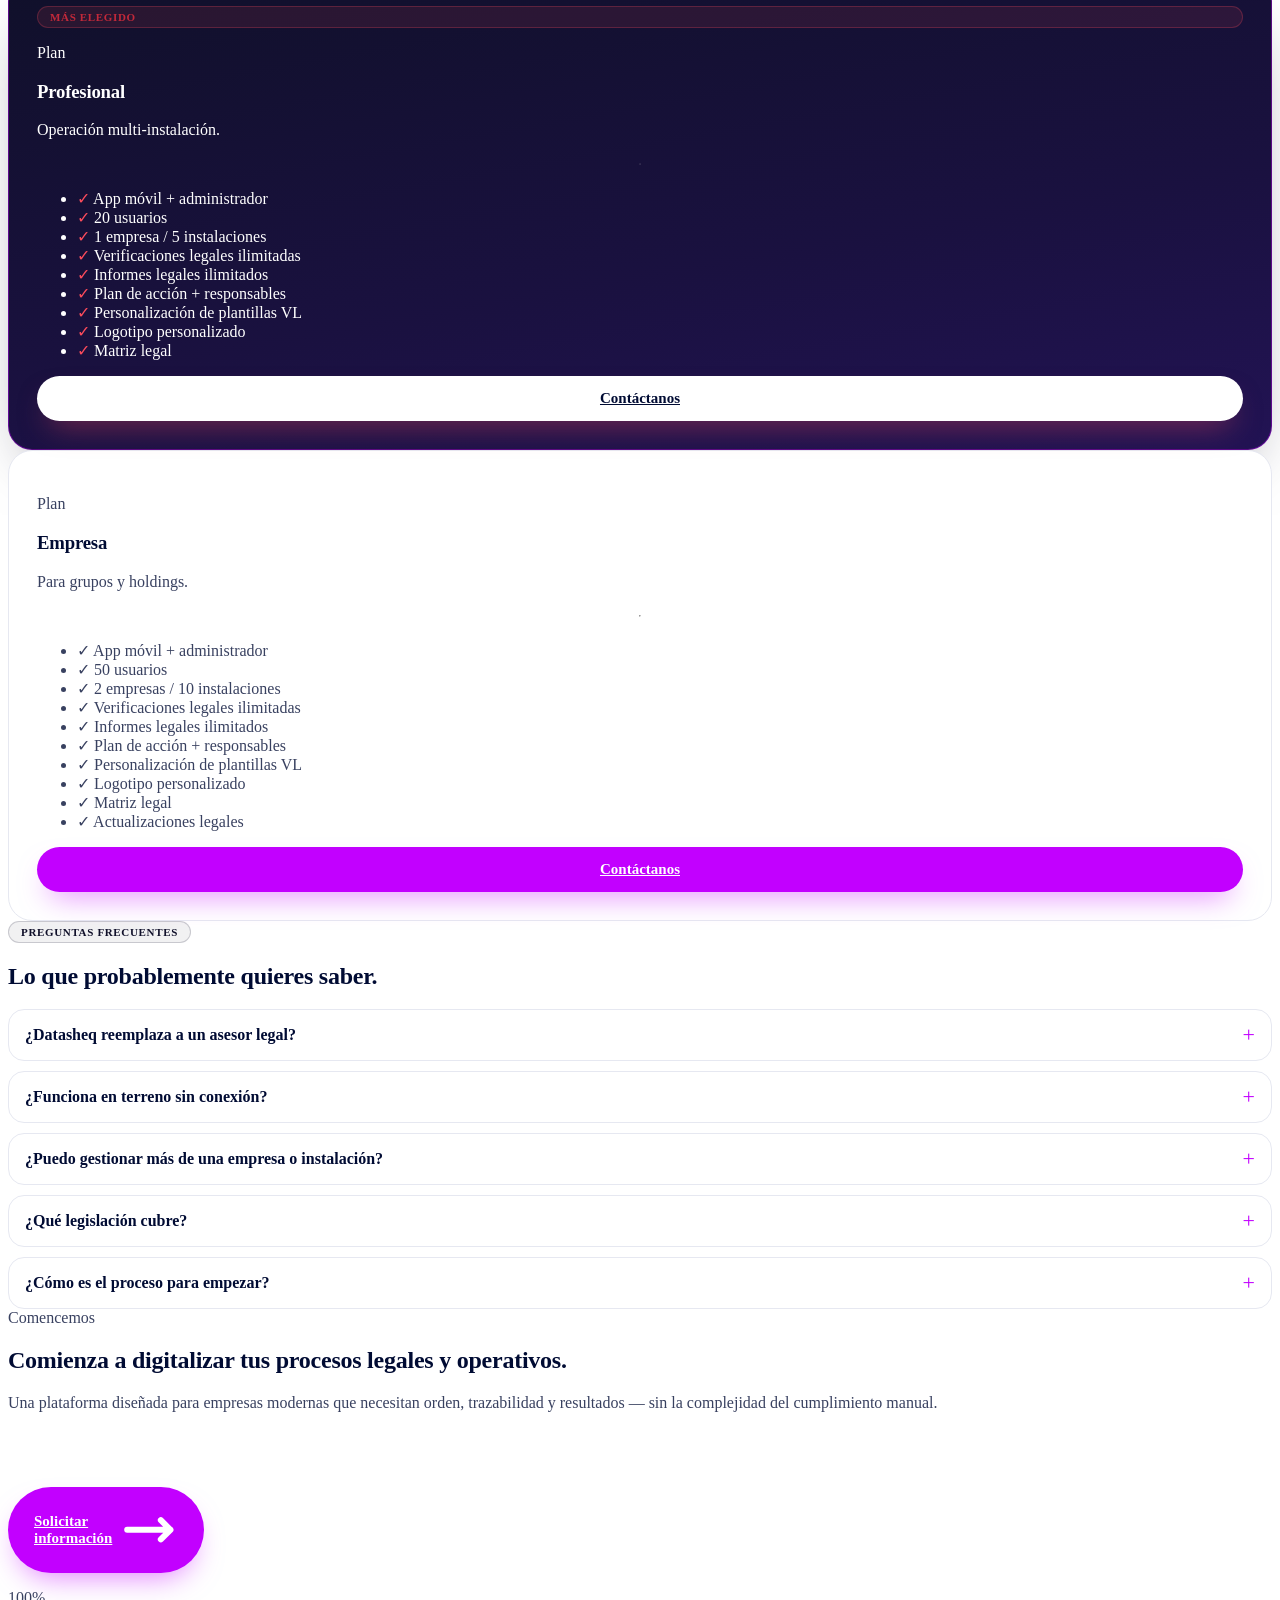
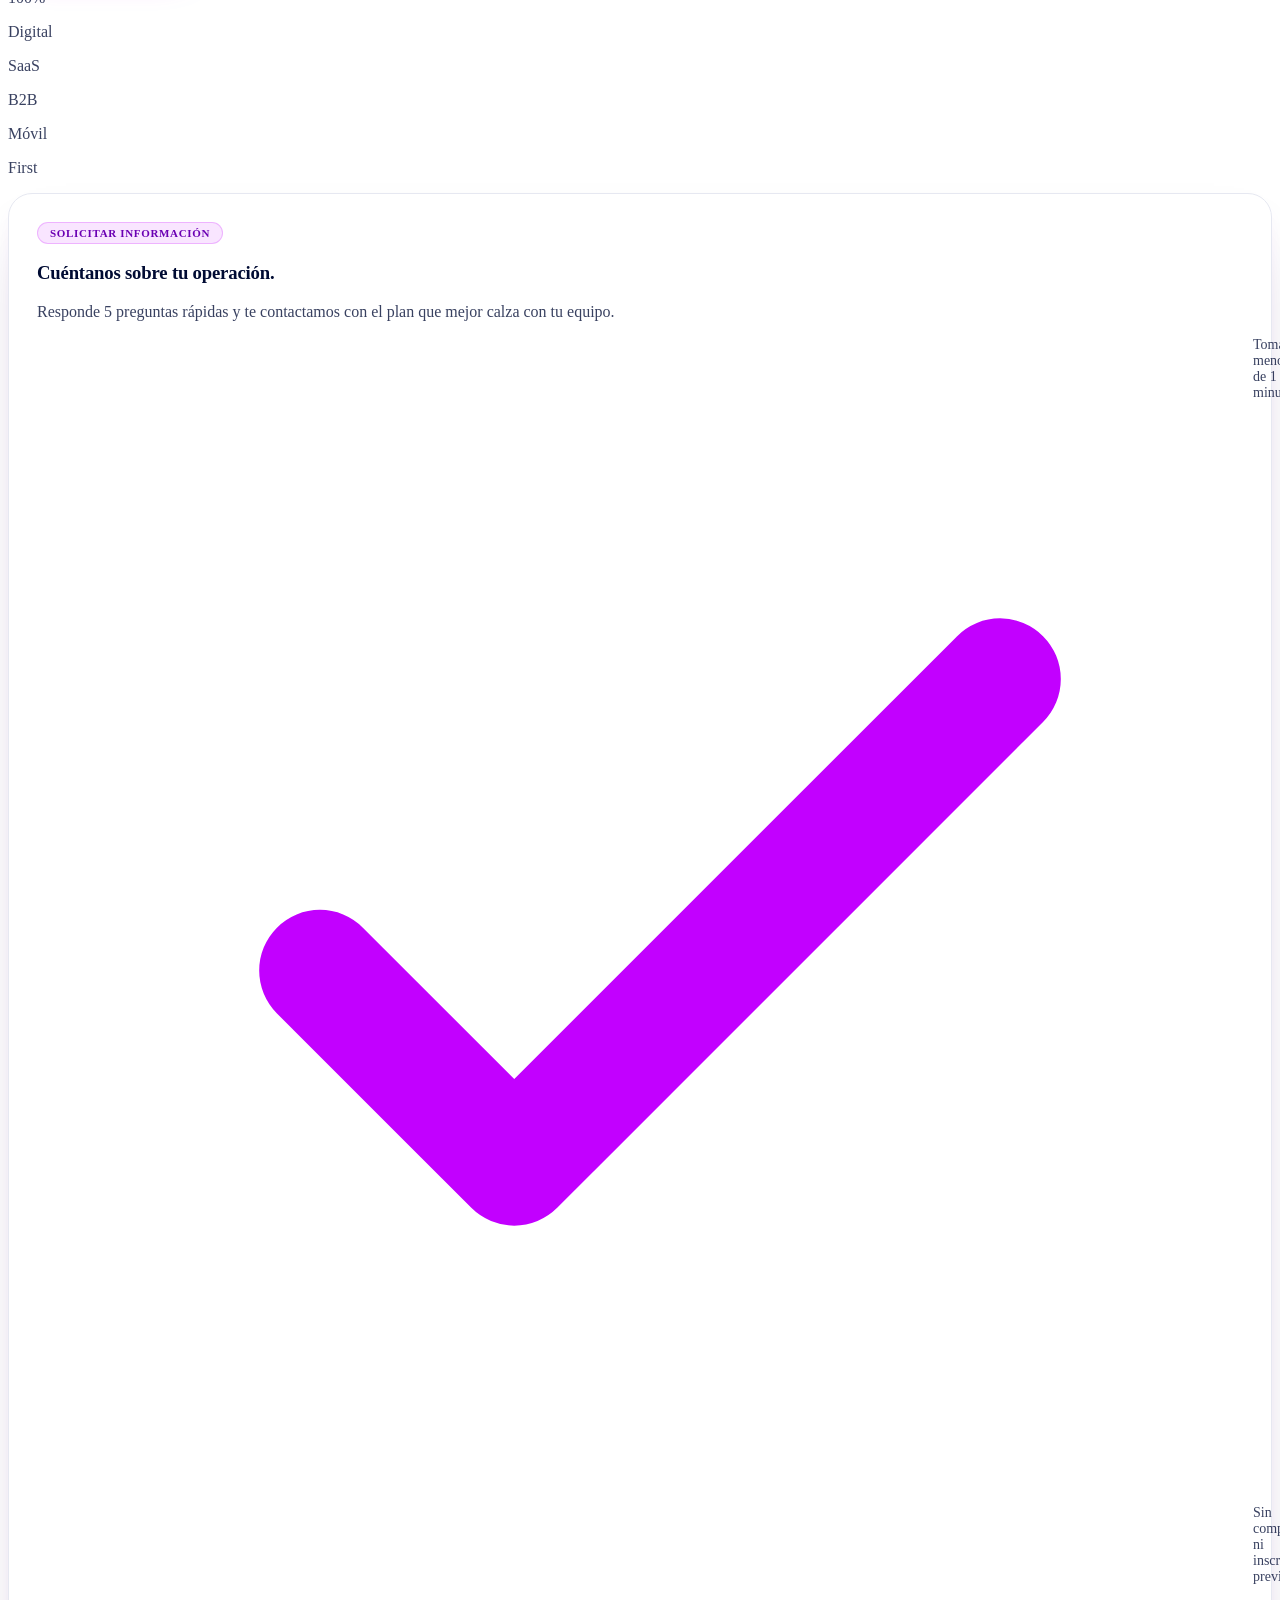
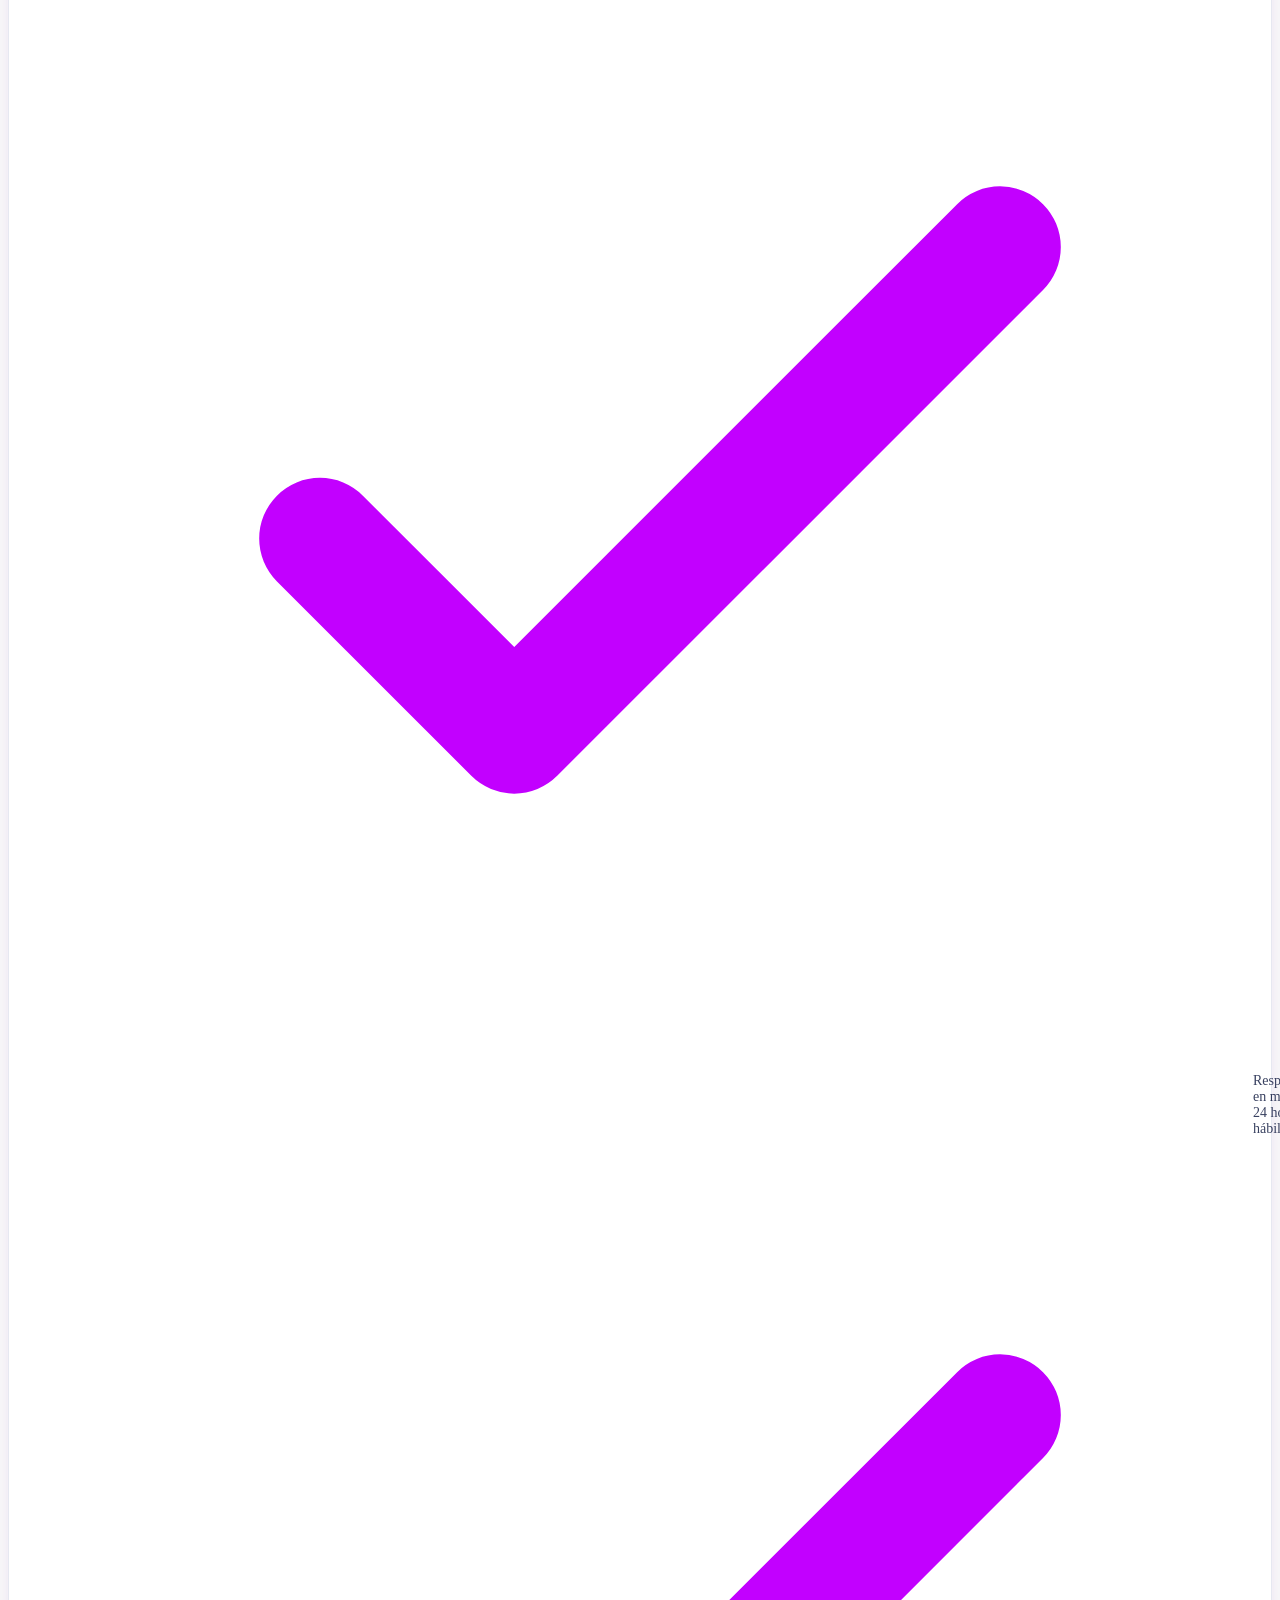
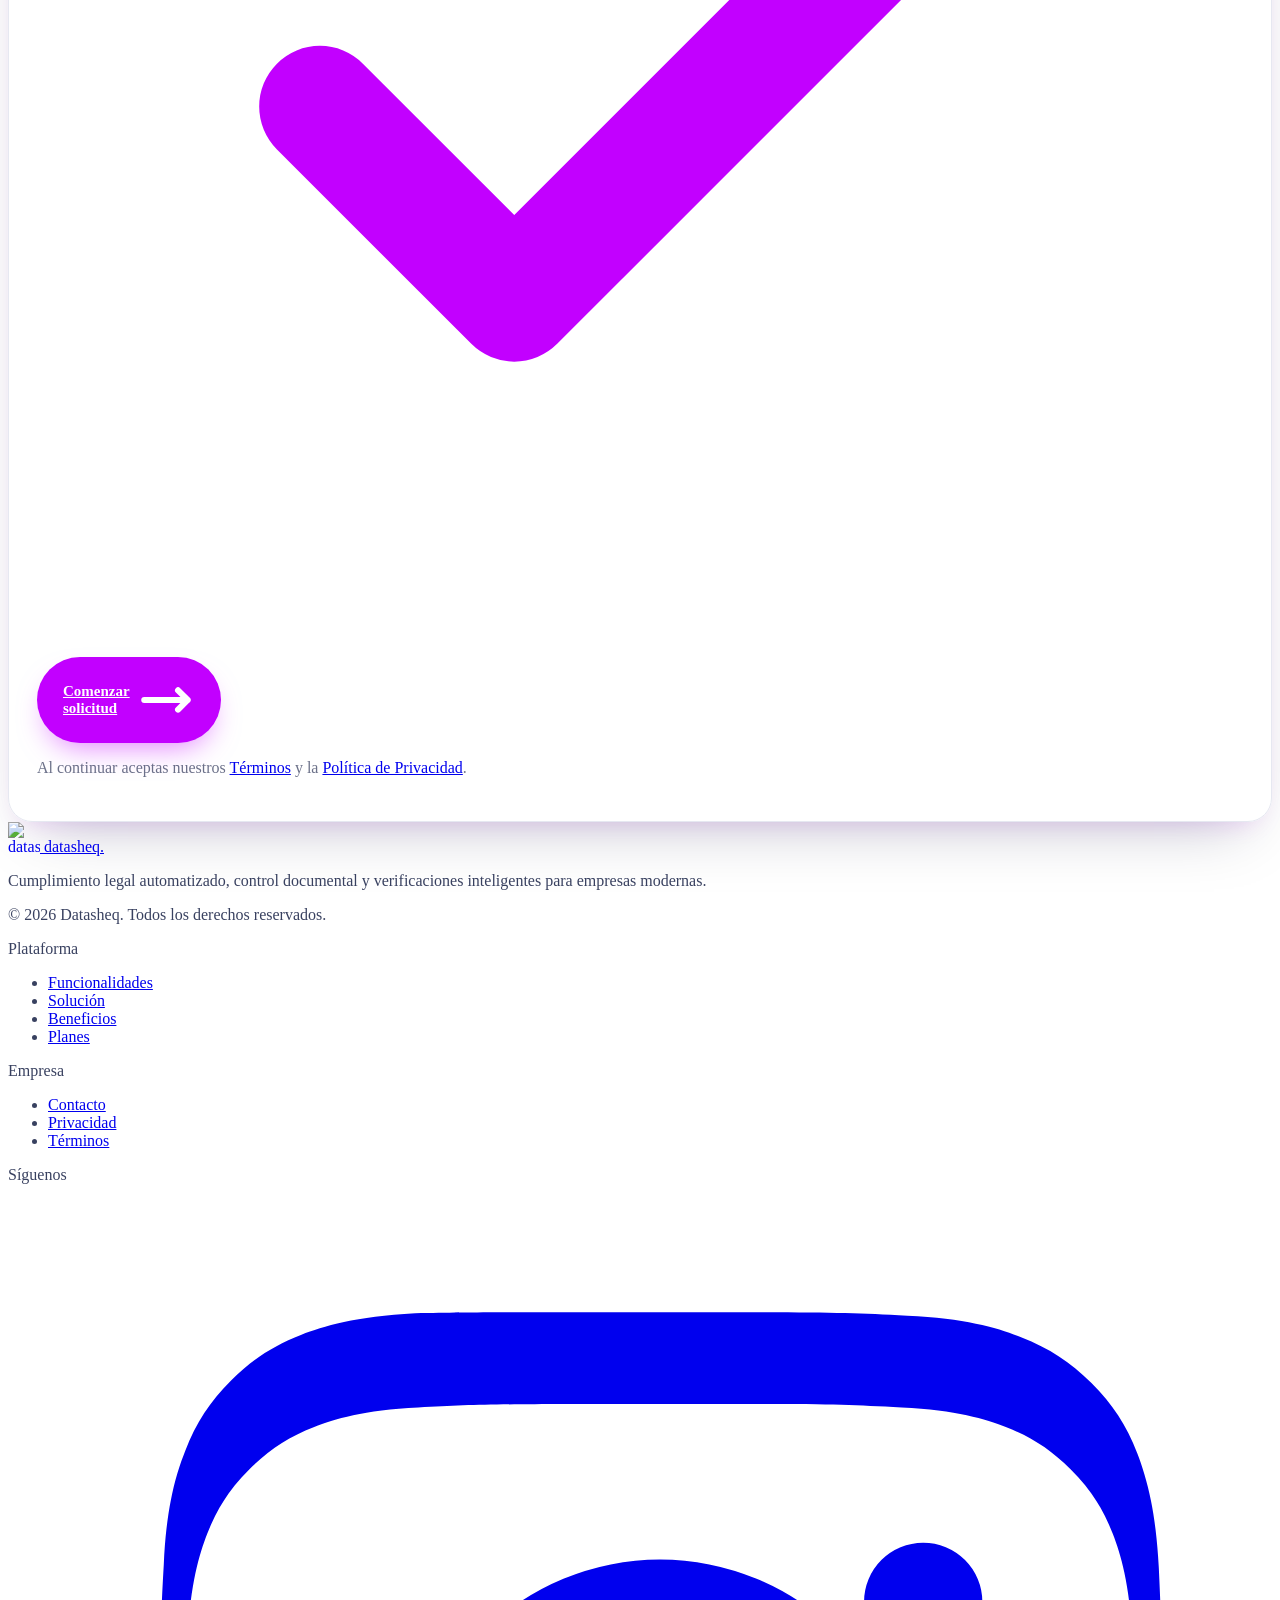
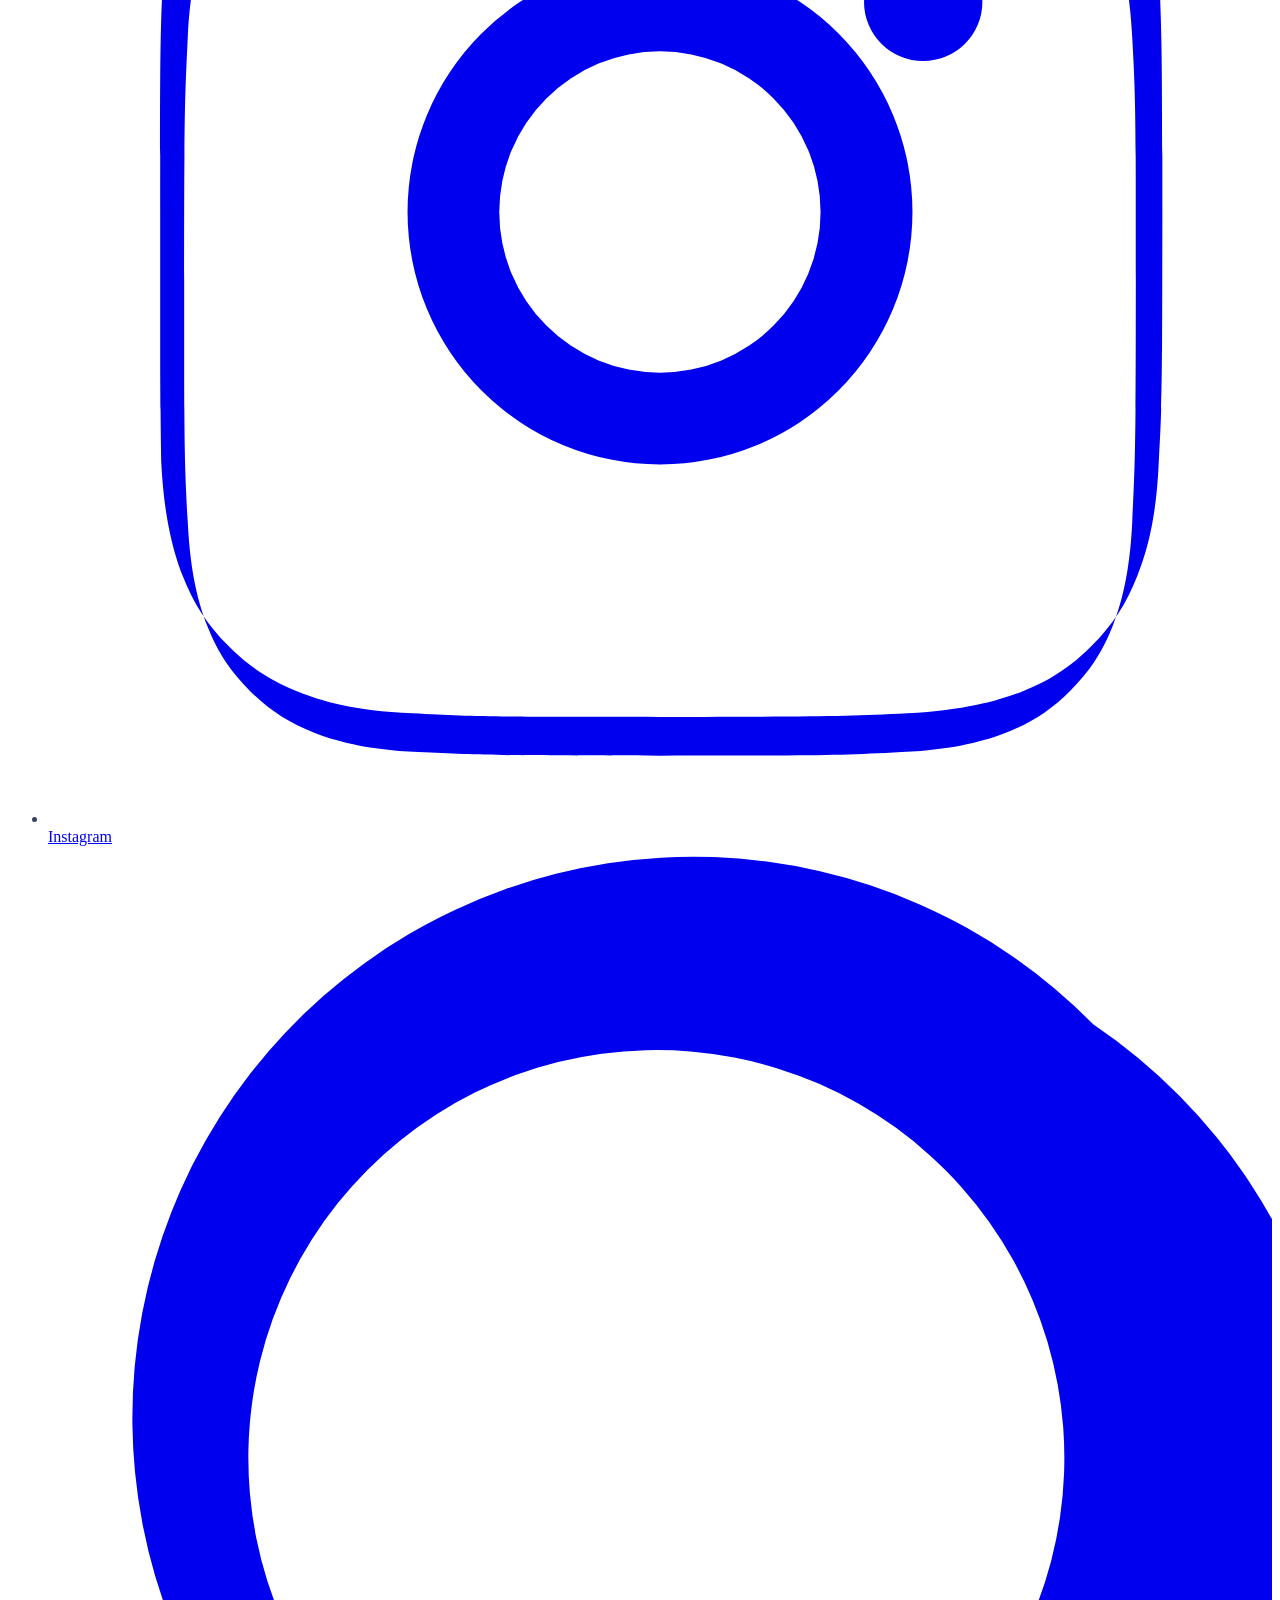
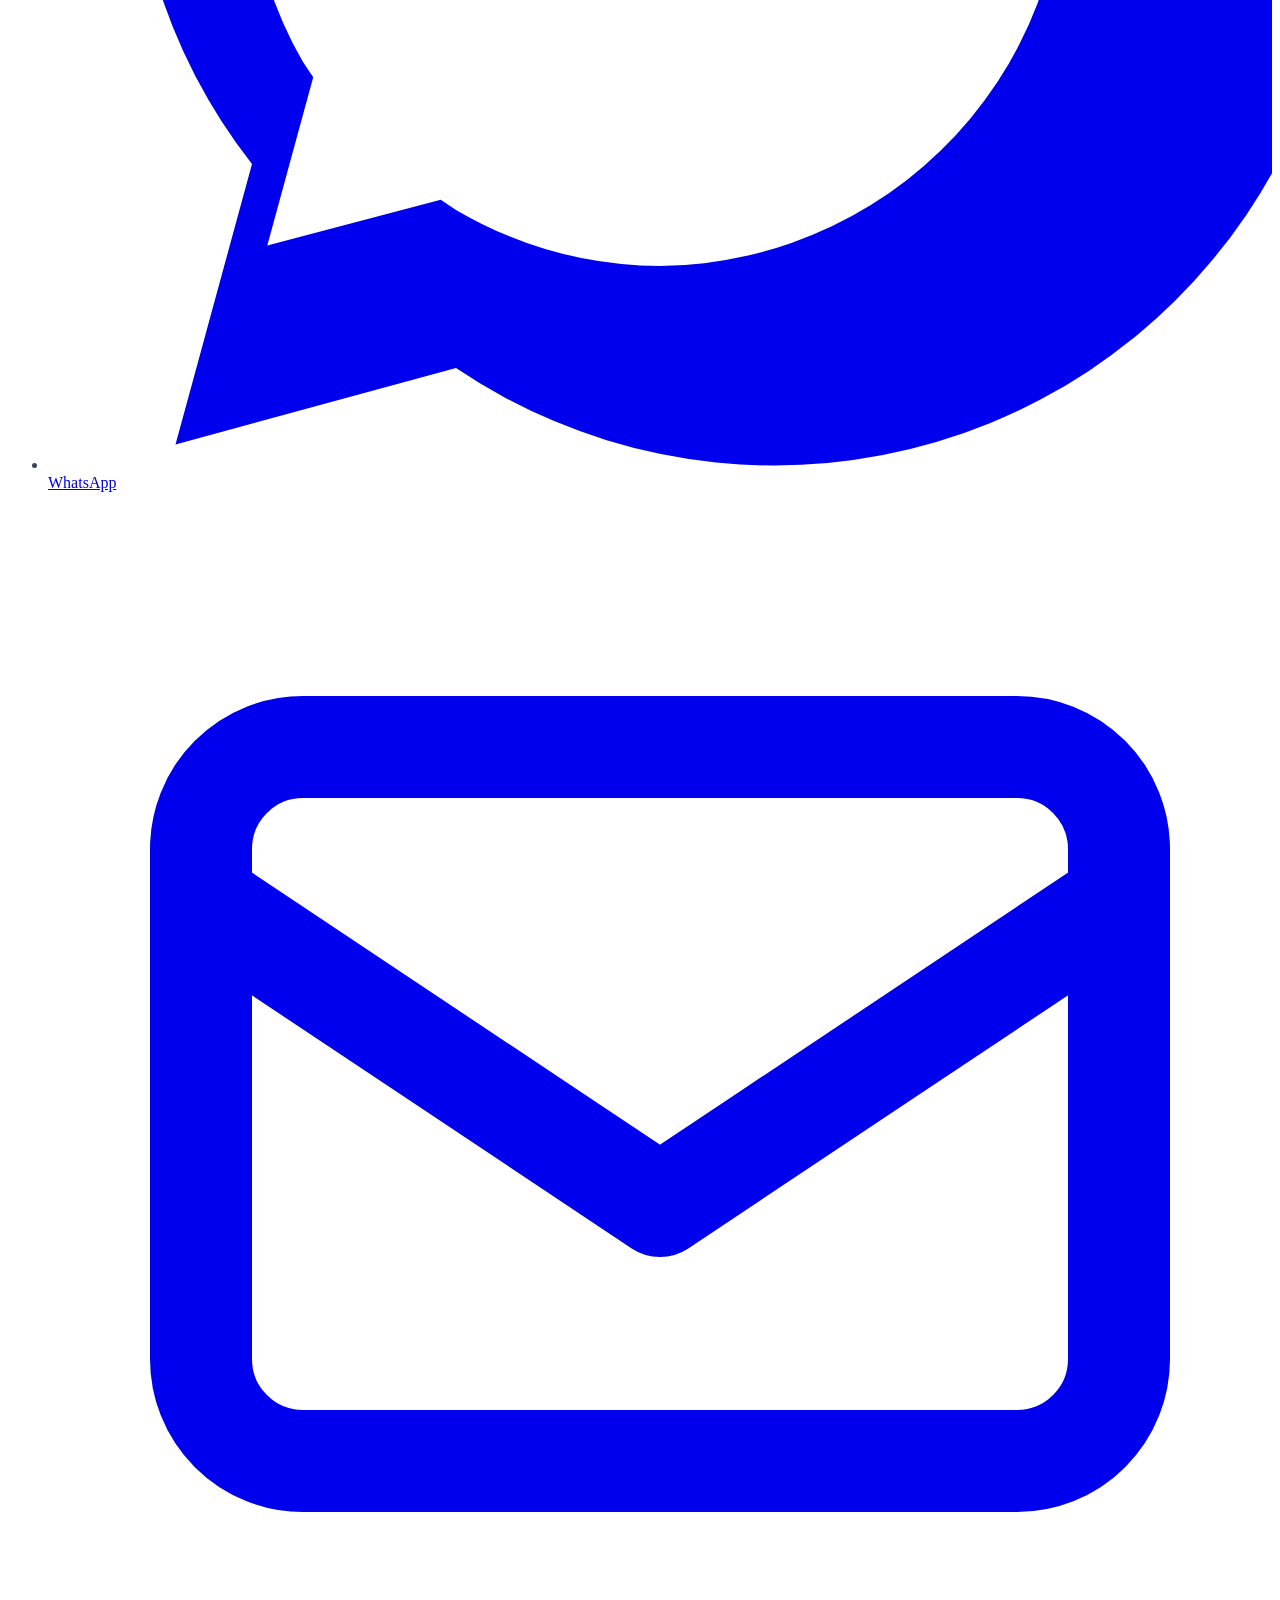
==== commit 3a35a5dd: "Apply text-white to CTA heading Agent-Logs-Url: https://github.com/martiincooper/DATASHEQ/sessions/f" ====
--- a/public/index.html
+++ b/public/index.html
@@ -153,10 +153,6 @@
         .pill-cyan    { background: rgba(88, 32, 220, 0.10); color: #3a16a3; border: 1px solid rgba(88, 32, 220, 0.22); }
         .pill-navy    { background: rgba(16, 16, 42, 0.06); color: #10102A; border: 1px solid rgba(16, 16, 42, 0.18); }
         .pill-emerald { background: rgba(253, 76, 92, 0.10); color: #c2293a; border: 1px solid rgba(253, 76, 92, 0.24); }
-        /* Semantic status pills (used in the Matriz Legal mock) */
-        .pill-status-ok       { background: rgba(16, 185, 129, 0.12); color: #047857; border: 1px solid rgba(16, 185, 129, 0.28); }
-        .pill-status-progress { background: rgba(245, 158, 11, 0.14); color: #b45309; border: 1px solid rgba(245, 158, 11, 0.32); }
-        .pill-status-upcoming { background: rgba(14, 165, 233, 0.12); color: #0369a1; border: 1px solid rgba(14, 165, 233, 0.30); }
 
         /* ──── Buttons ──── */
         .btn-primary {
@@ -655,14 +651,303 @@
             margin-right: 6px; vertical-align: 1px;
         }
         @media (max-width: 480px) { .kpi-callout { display: none; } }
+
+        /* ──────────────────────────────────────────────────────────────
+           MOBILE NAV (hamburger + dropdown)
+           Desktop (≥ md / 768px) is completely unaffected.
+           ────────────────────────────────────────────────────────────── */
+        .nav-burger {
+            display: none;
+            width: 44px; height: 44px;
+            border-radius: 12px;
+            background: rgba(255,255,255,0.7);
+            border: 1px solid var(--brand-line);
+            align-items: center;
+            justify-content: center;
+            color: var(--brand-ink);
+            transition: background 0.2s ease, border-color 0.2s ease, transform 0.2s ease;
+            -webkit-tap-highlight-color: transparent;
+        }
+        .nav-burger:active { transform: scale(0.96); }
+        .nav-burger:focus-visible { outline: 2px solid var(--brand-purple); outline-offset: 2px; }
+        .burger-bars { position: relative; width: 20px; height: 14px; display: inline-block; }
+        .burger-bars > span {
+            position: absolute; left: 0; right: 0; height: 2px; border-radius: 2px;
+            background: var(--brand-ink);
+            transition: transform 0.25s ease, opacity 0.2s ease, top 0.25s ease;
+        }
+        .burger-bars > span:nth-child(1) { top: 0; }
+        .burger-bars > span:nth-child(2) { top: 6px; }
+        .burger-bars > span:nth-child(3) { top: 12px; }
+        .nav-burger[aria-expanded="true"] .burger-bars > span:nth-child(1) { top: 6px; transform: rotate(45deg); }
+        .nav-burger[aria-expanded="true"] .burger-bars > span:nth-child(2) { opacity: 0; }
+        .nav-burger[aria-expanded="true"] .burger-bars > span:nth-child(3) { top: 6px; transform: rotate(-45deg); }
+
+        .mobile-menu {
+            display: none;
+            overflow: hidden;
+            max-height: 0;
+            background: rgba(255,255,255,0.98);
+            backdrop-filter: blur(14px) saturate(1.1);
+            -webkit-backdrop-filter: blur(14px) saturate(1.1);
+            border-bottom: 1px solid transparent;
+            transition: max-height 0.32s ease, border-color 0.2s ease;
+        }
+        .mobile-menu[data-open="true"] {
+            max-height: 90vh;
+            border-bottom-color: var(--brand-line);
+        }
+        .mobile-menu-inner {
+            display: flex; flex-direction: column;
+            padding: 8px 16px calc(20px + env(safe-area-inset-bottom, 0px));
+            gap: 2px;
+        }
+        .mobile-menu-link {
+            display: flex; align-items: center;
+            min-height: 52px;
+            padding: 0 4px;
+            font-size: 17px; font-weight: 700;
+            color: var(--brand-ink);
+            border-bottom: 1px solid var(--brand-line);
+            -webkit-tap-highlight-color: transparent;
+        }
+        .mobile-menu-link:last-of-type { border-bottom: 0; }
+        .mobile-menu-link:active { color: var(--brand-purple); }
+        .mobile-menu-cta {
+            margin-top: 14px;
+            width: 100%;
+            padding: 16px 22px !important;
+            font-size: 16px !important;
+        }
+        .mobile-menu-note {
+            margin-top: 12px;
+            font-size: 12px;
+            color: var(--brand-muted);
+            text-align: center;
+        }
+        .nav-overlay {
+            display: none;
+            position: fixed; inset: 0;
+            background: rgba(16, 16, 42, 0.35);
+            z-index: 40;
+            border: 0; padding: 0;
+            opacity: 0;
+            transition: opacity 0.25s ease;
+            cursor: pointer;
+        }
+        .nav-overlay.is-visible { opacity: 1; }
+
+        /* Show mobile chrome only below md */
+        @media (max-width: 767px) {
+            .nav-burger { display: inline-flex; }
+            .mobile-menu { display: block; }
+            #site-nav[data-menu-open="true"] ~ .nav-overlay { display: block; }
+        }
+
+        /* ──────────────────────────────────────────────────────────────
+           MOBILE-FIRST OVERRIDES (≤ 767px)
+           Scoped strictly inside (max-width: 767px) so the desktop
+           layout remains pixel-identical above this breakpoint.
+           ────────────────────────────────────────────────────────────── */
+        @media (max-width: 767px) {
+            /* Slightly shorter nav bar to reclaim vertical space */
+            #site-nav .nav-row { height: 64px; }
+
+            /* ── Hero ── */
+            .hero-redux {
+                padding-top: 84px !important;
+                padding-bottom: 28px !important;
+            }
+            .hero-redux::before { display: none; } /* drop pinstripe noise */
+            .hero-eyebrow {
+                font-size: 10px;
+                padding: 6px 12px;
+                margin-bottom: 18px !important;
+            }
+            .hero-headline {
+                font-size: clamp(34px, 9vw, 44px) !important;
+                line-height: 1.04 !important;
+                letter-spacing: -0.03em !important;
+                margin-bottom: 16px !important;
+            }
+            .hero-headline .serif-accent::after { height: 9px; bottom: -0.04em; }
+            .hero-redux p.text-base {
+                font-size: 16px !important;
+                line-height: 1.55 !important;
+                margin-bottom: 22px !important;
+            }
+
+            /* CTA row: stack, full-width primary, link secondary, note below */
+            .hero-cta-row {
+                flex-direction: column;
+                align-items: stretch;
+                gap: 10px !important;
+                margin-bottom: 18px !important;
+            }
+            .hero-cta-row .btn-primary {
+                width: 100%;
+                padding: 16px 22px;
+                font-size: 16px;
+                min-height: 52px;
+            }
+            .hero-cta-row .hero-link {
+                justify-content: center;
+                padding: 12px 4px;
+                min-height: 44px;
+            }
+            .hero-cta-row .hero-link::after { display: none; }
+            .hero-cta-note {
+                justify-content: center;
+                font-size: 12px;
+            }
+            .hero-cta-note::before { display: none; }
+
+            /* Live pulse strip stays small but lighter */
+            .hero-live { font-size: 11px; padding: 6px 12px 6px 10px; }
+
+            /* Legal codes: horizontal scroll instead of wrap (cleaner) */
+            .codes-strip { margin-top: 14px; padding: 10px 0; }
+            .codes-strip-label { margin-bottom: 6px; }
+            .codes-track {
+                flex-wrap: nowrap;
+                overflow-x: auto;
+                gap: 8px;
+                padding-bottom: 4px;
+                scrollbar-width: none;
+                -webkit-overflow-scrolling: touch;
+                mask-image: linear-gradient(90deg, #000 92%, transparent 100%);
+                -webkit-mask-image: linear-gradient(90deg, #000 92%, transparent 100%);
+            }
+            .codes-track::-webkit-scrollbar { display: none; }
+            .code-chip { flex-shrink: 0; }
+
+            /* Hero visual: simplify — keep only main dashboard mock */
+            .hero-visual { margin-top: 28px; }
+            .hero-visual::before { display: none; }
+            .hero-visual .absolute.-inset-6 { display: none; } /* heavy blur gradient */
+            .hero-mock-secondary { display: none !important; }
+            .hero-visual .mock-window { box-shadow: 0 18px 36px -22px rgba(0, 11, 51, 0.18); }
+
+            /* ── Generic section padding on mobile ── */
+            main > section { padding-top: 44px; padding-bottom: 44px; }
+            main > section:first-of-type { padding-top: 84px; } /* hero already overridden but safety */
+            /* Trust bar slimmer */
+            main > section.py-7 { padding-top: 28px; padding-bottom: 28px; }
+
+            /* Section headings */
+            section h2.text-3xl,
+            section h2 {
+                font-size: 28px !important;
+                line-height: 1.15 !important;
+                letter-spacing: -0.02em;
+            }
+            section .pill { font-size: 10px; }
+
+            /* ── Trust bar ── */
+            section .grid.grid-cols-2.md\:grid-cols-4 > div p.text-3xl {
+                font-size: 26px;
+            }
+
+            /* ── Feature cards / benefits / bento ── */
+            .feat-card { padding: 20px; border-radius: 18px; }
+            .feat-card h3 { font-size: 17px !important; }
+            .feat-card p { font-size: 14px !important; }
+            .feat-icon { width: 40px; height: 40px; border-radius: 11px; }
+
+            /* Benefits: force single column on small mobile for clean scanning */
+            #beneficios .grid.sm\:grid-cols-2 { grid-template-columns: 1fr !important; }
+            .benefit { padding: 14px; border-radius: 14px; }
+            .benefit p.font-bold { font-size: 14px; }
+            .benefit p.text-xs { font-size: 13px !important; }
+
+            /* Solución bento cards: single column, tighter */
+            #solucion .grid.sm\:grid-cols-2 { grid-template-columns: 1fr !important; }
+            #solucion .bento { padding: 18px !important; }
+
+            /* ── Plans / pricing ── */
+            .plan-card { padding: 22px; border-radius: 20px; }
+            .plan-card h3 { font-size: 22px !important; }
+            .plan-card ul li { font-size: 14px; }
+            /* Featured plan: bring forward (first) on mobile so the recommended plan is seen first */
+            #planes .grid { row-gap: 14px; }
+            #planes .plan-card.is-featured { order: -1; }
+
+            /* ── Transformación dark card ── */
+            section .bento-dark { padding: 24px !important; border-radius: 20px; }
+            section .bento-dark h2 { color: #fff !important; font-size: 26px !important; }
+            section .bento-dark .grid.grid-cols-2 { grid-template-columns: 1fr 1fr; gap: 10px; }
+            section .bento-dark .grid.grid-cols-2 .rounded-2xl { padding: 14px; border-radius: 14px; }
+            section .bento-dark .grid.grid-cols-2 .font-bold { font-size: 14px; }
+
+            /* ── FAQ ── */
+            details.faq-item { padding: 16px; border-radius: 14px; }
+            details.faq-item summary { font-size: 15px; min-height: 32px; }
+            details.faq-item summary::after { font-size: 24px; }
+
+            /* ── Final CTA section: put CTA card FIRST on mobile for conversion ── */
+            .cta-grid { gap: 24px !important; }
+            .cta-card-col { order: -1; }
+            .cta-copy h2 { color: #fff !important; font-size: 28px !important; line-height: 1.12 !important; }
+            .cta-copy .flex.flex-wrap.gap-3 { flex-direction: column; gap: 10px; }
+            .cta-copy .flex.flex-wrap.gap-3 > a {
+                width: 100%;
+                justify-content: center;
+                min-height: 52px;
+                padding: 16px 22px;
+                font-size: 16px;
+            }
+            .cta-copy .grid.grid-cols-3 { grid-template-columns: repeat(3, 1fr); gap: 8px; max-width: 100%; }
+            .cta-copy .grid.grid-cols-3 p.text-2xl { font-size: 18px; }
+
+            .form-cta-card { padding: 22px; border-radius: 20px; }
+            .form-cta-card h3 { font-size: 22px !important; }
+            .form-cta-card .btn-primary {
+                width: 100%; padding: 16px 22px;
+                font-size: 16px; min-height: 52px;
+            }
+
+            /* ── Footer ── */
+            footer .flex.flex-col.md\:flex-row { gap: 28px; }
+            footer .grid.grid-cols-2.sm\:grid-cols-3 {
+                grid-template-columns: 1fr 1fr;
+                gap: 24px;
+            }
+            footer p.text-sm { font-size: 14px; }
+
+            /* ── Sticky mobile CTA: comfortable size, no oversized push ── */
+            .sticky-mobile-cta {
+                padding: 14px 22px !important;
+                font-size: 15px !important;
+                min-height: 52px;
+                border-radius: 999px;
+            }
+            body { padding-bottom: 84px; }
+
+            /* Ensure interactive tap targets meet ≥44px */
+            a.hero-link, footer a, .mobile-menu-link { min-height: 44px; }
+
+            /* Smooth any decorative motion-heavy elements */
+            .reveal { transition-duration: 0.4s; }
+        }
+
+        /* Even tighter on very small screens */
+        @media (max-width: 380px) {
+            .hero-headline { font-size: 30px !important; }
+            section h2 { font-size: 24px !important; }
+            .plan-card h3 { font-size: 20px !important; }
+            footer .grid.grid-cols-2.sm\:grid-cols-3 { grid-template-columns: 1fr; }
+        }
+
+        /* Lock body scroll when mobile menu open */
+        body.menu-open { overflow: hidden; }
     </style>
 </head>
 
 <body class="min-h-screen bg-slate-50 text-slate-900 overflow-x-hidden">
     <!-- ============================== NAV ============================== -->
-    <nav class="fixed w-full z-50 transition-all duration-300 glass-nav bg-white/80 border-b border-slate-200">
+    <nav id="site-nav" class="fixed w-full z-50 transition-all duration-300 glass-nav bg-white/80 border-b border-slate-200">
         <div class="max-w-7xl mx-auto px-4 sm:px-6 lg:px-8">
-            <div class="flex justify-between items-center h-20">
+            <div class="flex justify-between items-center h-20 md:h-20 nav-row">
                 <a href="#top" class="flex items-center gap-2.5">
                     <span class="logo-mark">
                         <img src="/logo.png" alt="datasheq">
@@ -678,10 +963,30 @@
                         Solicita más información
                     </a>
                 </div>
-                <a href="/form" class="md:hidden text-sm font-bold text-brand-blue">Contacto →</a>
+                <!-- Mobile hamburger trigger (replaces previous "Contacto →" link) -->
+                <button id="nav-toggle" type="button" class="md:hidden nav-burger" aria-controls="mobile-menu" aria-expanded="false" aria-label="Abrir menú">
+                    <span class="burger-bars" aria-hidden="true">
+                        <span></span><span></span><span></span>
+                    </span>
+                </button>
+            </div>
+        </div>
+        <!-- Mobile drop-down menu (only rendered on mobile via CSS) -->
+        <div id="mobile-menu" class="mobile-menu" data-open="false" aria-hidden="true">
+            <div class="mobile-menu-inner">
+                <a href="#funcionalidades" class="mobile-menu-link" data-mm-link>Funcionalidades</a>
+                <a href="#solucion" class="mobile-menu-link" data-mm-link>Solución</a>
+                <a href="#beneficios" class="mobile-menu-link" data-mm-link>Beneficios</a>
+                <a href="#planes" class="mobile-menu-link" data-mm-link>Planes</a>
+                <a href="/form" class="btn-primary mobile-menu-cta">
+                    Solicita más información
+                    <svg class="w-4 h-4" fill="none" stroke="currentColor" viewBox="0 0 24 24"><path stroke-linecap="round" stroke-linejoin="round" stroke-width="2.5" d="M17 8l4 4m0 0l-4 4m4-4H3"></path></svg>
+                </a>
+                <p class="mobile-menu-note">Respondemos en menos de 24h hábiles · sin compromiso</p>
             </div>
         </div>
     </nav>
+    <button type="button" id="nav-overlay" class="nav-overlay" aria-hidden="true" tabindex="-1"></button>
 
     <main id="top" class="w-full">
         <!-- ============================== 1. HERO ============================== -->
@@ -793,7 +1098,7 @@
                                     </div>
                                 </div>
                                 <!-- Mobile mock -->
-                                <div class="col-span-12 md:col-span-7 mock-window">
+                                <div class="col-span-12 md:col-span-7 mock-window hero-mock-secondary">
                                     <div class="mock-bar">
                                         <span class="mock-bar-label">App móvil · terreno</span>
                                     </div>
@@ -818,46 +1123,31 @@
                                     </div>
                                 </div>
                                 <!-- Matriz legal mock -->
-                                <div class="col-span-12 md:col-span-5 mock-window">
+                                <div class="col-span-12 md:col-span-5 mock-window hero-mock-secondary">
                                     <div class="p-4">
                                         <div class="flex items-center justify-between mb-3">
                                             <p class="text-[11px] font-bold uppercase tracking-[0.14em] text-slate-500">Matriz legal</p>
                                             <span class="pill pill-navy !py-0 !px-2 !text-[9px]">Tiempo real</span>
                                         </div>
-                                        <div class="space-y-2">
-                                            <div class="flex items-center gap-2 p-2 rounded-lg bg-emerald-50 border border-emerald-100">
-                                                <span class="w-5 h-5 rounded-full bg-emerald-500 text-white text-xs flex items-center justify-center font-bold shrink-0">✓</span>
-                                                <span class="text-xs font-semibold text-slate-700 truncate flex-1" style="font-family: 'Roboto Mono', ui-monospace, monospace;">DS 594</span>
-                                                <span class="pill pill-status-ok !py-0 !px-2 !text-[9px]">OK</span>
+                                        <div class="space-y-2 text-[11px]">
+                                            <div class="flex items-center justify-between gap-2">
+                                                <span class="font-semibold text-slate-700 truncate" style="font-family: 'Roboto Mono', ui-monospace, monospace;">DS 594</span>
+                                                <span class="pill pill-emerald !py-0 !px-2 !text-[9px]">OK</span>
                                             </div>
-                                            <div class="flex items-center gap-2 p-2 rounded-lg bg-amber-50 border border-amber-100">
-                                                <span class="w-5 h-5 rounded-full bg-amber-500 text-white text-xs flex items-center justify-center font-bold shrink-0">!</span>
-                                                <span class="text-xs font-semibold text-slate-700 truncate flex-1" style="font-family: 'Roboto Mono', ui-monospace, monospace;">Ley 16.744</span>
-                                                <span class="pill pill-status-progress !py-0 !px-2 !text-[9px]">En curso</span>
+                                            <div class="flex items-center justify-between gap-2">
+                                                <span class="font-semibold text-slate-700 truncate" style="font-family: 'Roboto Mono', ui-monospace, monospace;">Ley 16.744</span>
+                                                <span class="pill pill-cyan !py-0 !px-2 !text-[9px]">En curso</span>
                                             </div>
-                                            <div class="flex items-center gap-2 p-2 rounded-lg bg-sky-50 border border-sky-100">
-                                                <span class="w-5 h-5 rounded-full bg-sky-500 text-white text-xs flex items-center justify-center font-bold shrink-0">»</span>
-                                                <span class="text-xs font-semibold text-slate-700 truncate flex-1" style="font-family: 'Roboto Mono', ui-monospace, monospace;">RES 1433</span>
-                                                <span class="pill pill-status-upcoming !py-0 !px-2 !text-[9px]">Próximo</span>
+                                            <div class="flex items-center justify-between gap-2">
+                                                <span class="font-semibold text-slate-700 truncate" style="font-family: 'Roboto Mono', ui-monospace, monospace;">RES 1433</span>
+                                                <span class="pill pill-sky !py-0 !px-2 !text-[9px]">Próximo</span>
                                             </div>
-                                            <div class="flex items-center gap-2 p-2 rounded-lg bg-emerald-50 border border-emerald-100">
-                                                <span class="w-5 h-5 rounded-full bg-emerald-500 text-white text-xs flex items-center justify-center font-bold shrink-0">✓</span>
-                                                <span class="text-xs font-semibold text-slate-700 truncate flex-1" style="font-family: 'Roboto Mono', ui-monospace, monospace;">DS 40</span>
-                                                <span class="pill pill-status-ok !py-0 !px-2 !text-[9px]">OK</span>
+                                            <div class="flex items-center justify-between gap-2">
+                                                <span class="font-semibold text-slate-700 truncate" style="font-family: 'Roboto Mono', ui-monospace, monospace;">DS 40</span>
+                                                <span class="pill pill-emerald !py-0 !px-2 !text-[9px]">OK</span>
                                             </div>
                                         </div>
                                     </div>
-                                </div>
-                            </div>
-
-                            <!-- Floating live-alert toast -->
-                            <div class="live-toast" aria-hidden="true">
-                                <span class="toast-icon">
-                                    <svg class="w-4 h-4" fill="none" stroke="currentColor" viewBox="0 0 24 24" stroke-width="2.8"><path stroke-linecap="round" stroke-linejoin="round" d="M5 13l4 4L19 7"/></svg>
-                                </span>
-                                <div>
-                                    <p class="toast-title">Nueva verificación completa</p>
-                                    <p class="toast-sub">Hace 2 min · P. Soto</p>
                                 </div>
                             </div>
                         </div>
@@ -1178,10 +1468,10 @@
         <!-- ============================== 7. CTA FINAL + FORMULARIO ============================== -->
         <section id="contacto" class="py-16 md:py-24 bg-gradient-to-br from-brand-ink via-brand-night to-brand-navy text-white">
             <div class="max-w-7xl mx-auto px-4 sm:px-6 lg:px-8">
-                <div class="grid grid-cols-1 lg:grid-cols-12 gap-10 items-start">
-                    <div class="lg:col-span-6">
+                <div class="grid grid-cols-1 lg:grid-cols-12 gap-10 items-start cta-grid">
+                    <div class="lg:col-span-6 cta-copy">
                         <span class="inline-flex items-center gap-2 px-3 py-1 rounded-full bg-white/10 border border-white/20 text-brand-mint text-[11px] font-bold uppercase tracking-[0.14em] mb-5">Comencemos</span>
-                        <h2 class="text-3xl md:text-5xl font-extrabold tracking-tight leading-[1.05] mb-5">Comienza a digitalizar tus procesos legales y operativos.</h2>
+                        <h2 class="text-3xl md:text-5xl font-extrabold tracking-tight leading-[1.05] mb-5 text-white">Comienza a digitalizar tus procesos legales y operativos.</h2>
                         <p class="text-slate-300 text-base md:text-lg leading-relaxed mb-8 max-w-xl">
                             Una plataforma diseñada para empresas modernas que necesitan orden, trazabilidad y resultados — sin la complejidad del cumplimiento manual.
                         </p>
@@ -1208,7 +1498,7 @@
                     </div>
 
                     <!-- ── CTA card linking to /form ── -->
-                    <div class="lg:col-span-6">
+                    <div class="lg:col-span-6 cta-card-col">
                         <div class="form-cta-card">
                             <span class="pill pill-sky mb-4">Solicitar información</span>
                             <h3 class="text-2xl md:text-3xl font-extrabold mb-3" style="color:var(--brand-ink);">Cuéntanos sobre tu operación.</h3>
@@ -1347,6 +1637,62 @@
                 window.scrollTo({ top: top, behavior: 'smooth' });
             });
         });
+
+        // ── Mobile menu (hamburger) ──
+        (function () {
+            var nav      = document.getElementById('site-nav');
+            var toggle   = document.getElementById('nav-toggle');
+            var menu     = document.getElementById('mobile-menu');
+            var overlay  = document.getElementById('nav-overlay');
+            if (!nav || !toggle || !menu) return;
+
+            function setOpen(open) {
+                toggle.setAttribute('aria-expanded', open ? 'true' : 'false');
+                toggle.setAttribute('aria-label', open ? 'Cerrar menú' : 'Abrir menú');
+                menu.setAttribute('data-open', open ? 'true' : 'false');
+                menu.setAttribute('aria-hidden', open ? 'false' : 'true');
+                nav.setAttribute('data-menu-open', open ? 'true' : 'false');
+                document.body.classList.toggle('menu-open', open);
+                if (overlay) {
+                    if (open) {
+                        overlay.style.display = 'block';
+                        // Next frame to allow transition.
+                        requestAnimationFrame(function () { overlay.classList.add('is-visible'); });
+                    } else {
+                        overlay.classList.remove('is-visible');
+                        setTimeout(function () { overlay.style.display = ''; }, 250);
+                    }
+                }
+            }
+
+            toggle.addEventListener('click', function () {
+                var isOpen = toggle.getAttribute('aria-expanded') === 'true';
+                setOpen(!isOpen);
+            });
+
+            // Close on link click
+            menu.querySelectorAll('a').forEach(function (a) {
+                a.addEventListener('click', function () { setOpen(false); });
+            });
+
+            // Close on overlay click
+            if (overlay) overlay.addEventListener('click', function () { setOpen(false); });
+
+            // Close on Escape
+            document.addEventListener('keydown', function (e) {
+                if (e.key === 'Escape' && toggle.getAttribute('aria-expanded') === 'true') {
+                    setOpen(false);
+                    toggle.focus();
+                }
+            });
+
+            // Close if resizing up to desktop
+            window.addEventListener('resize', function () {
+                if (window.innerWidth >= 768 && toggle.getAttribute('aria-expanded') === 'true') {
+                    setOpen(false);
+                }
+            });
+        })();
     </script>
 </body>
 </html>
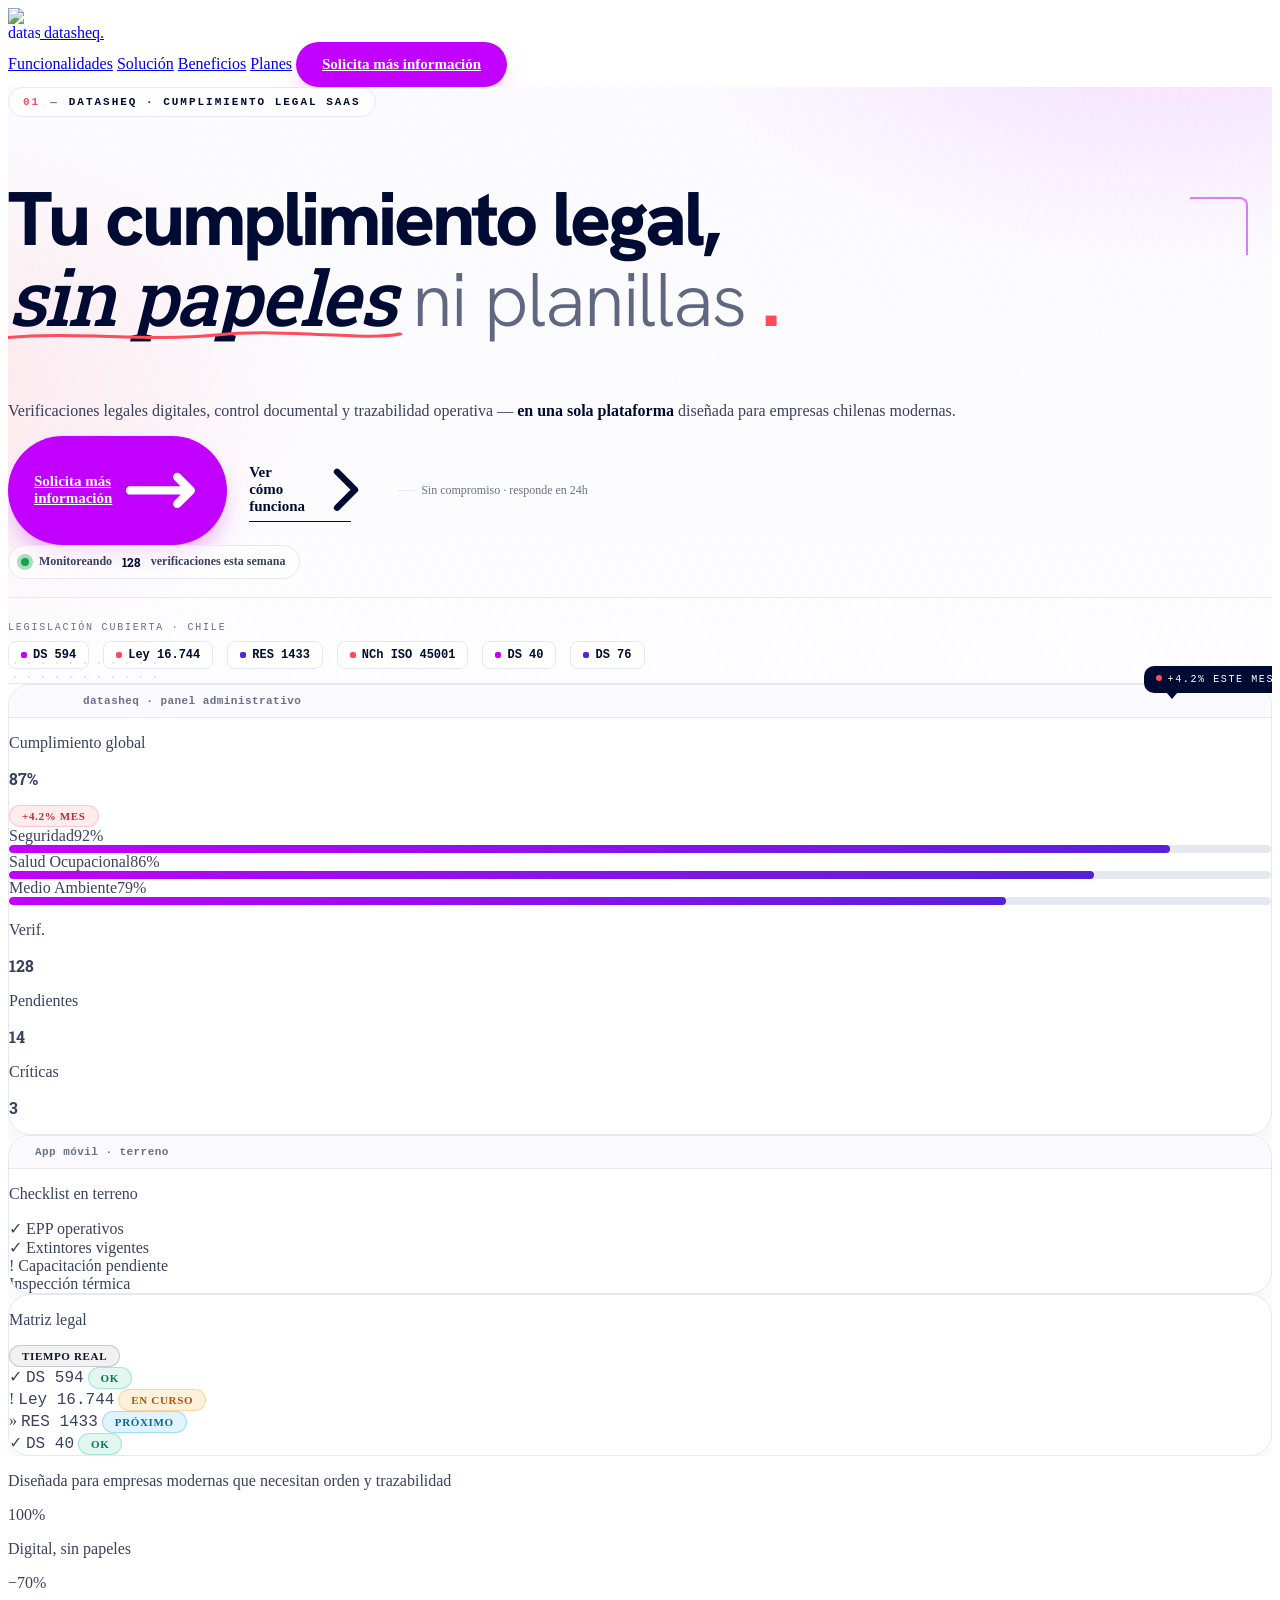
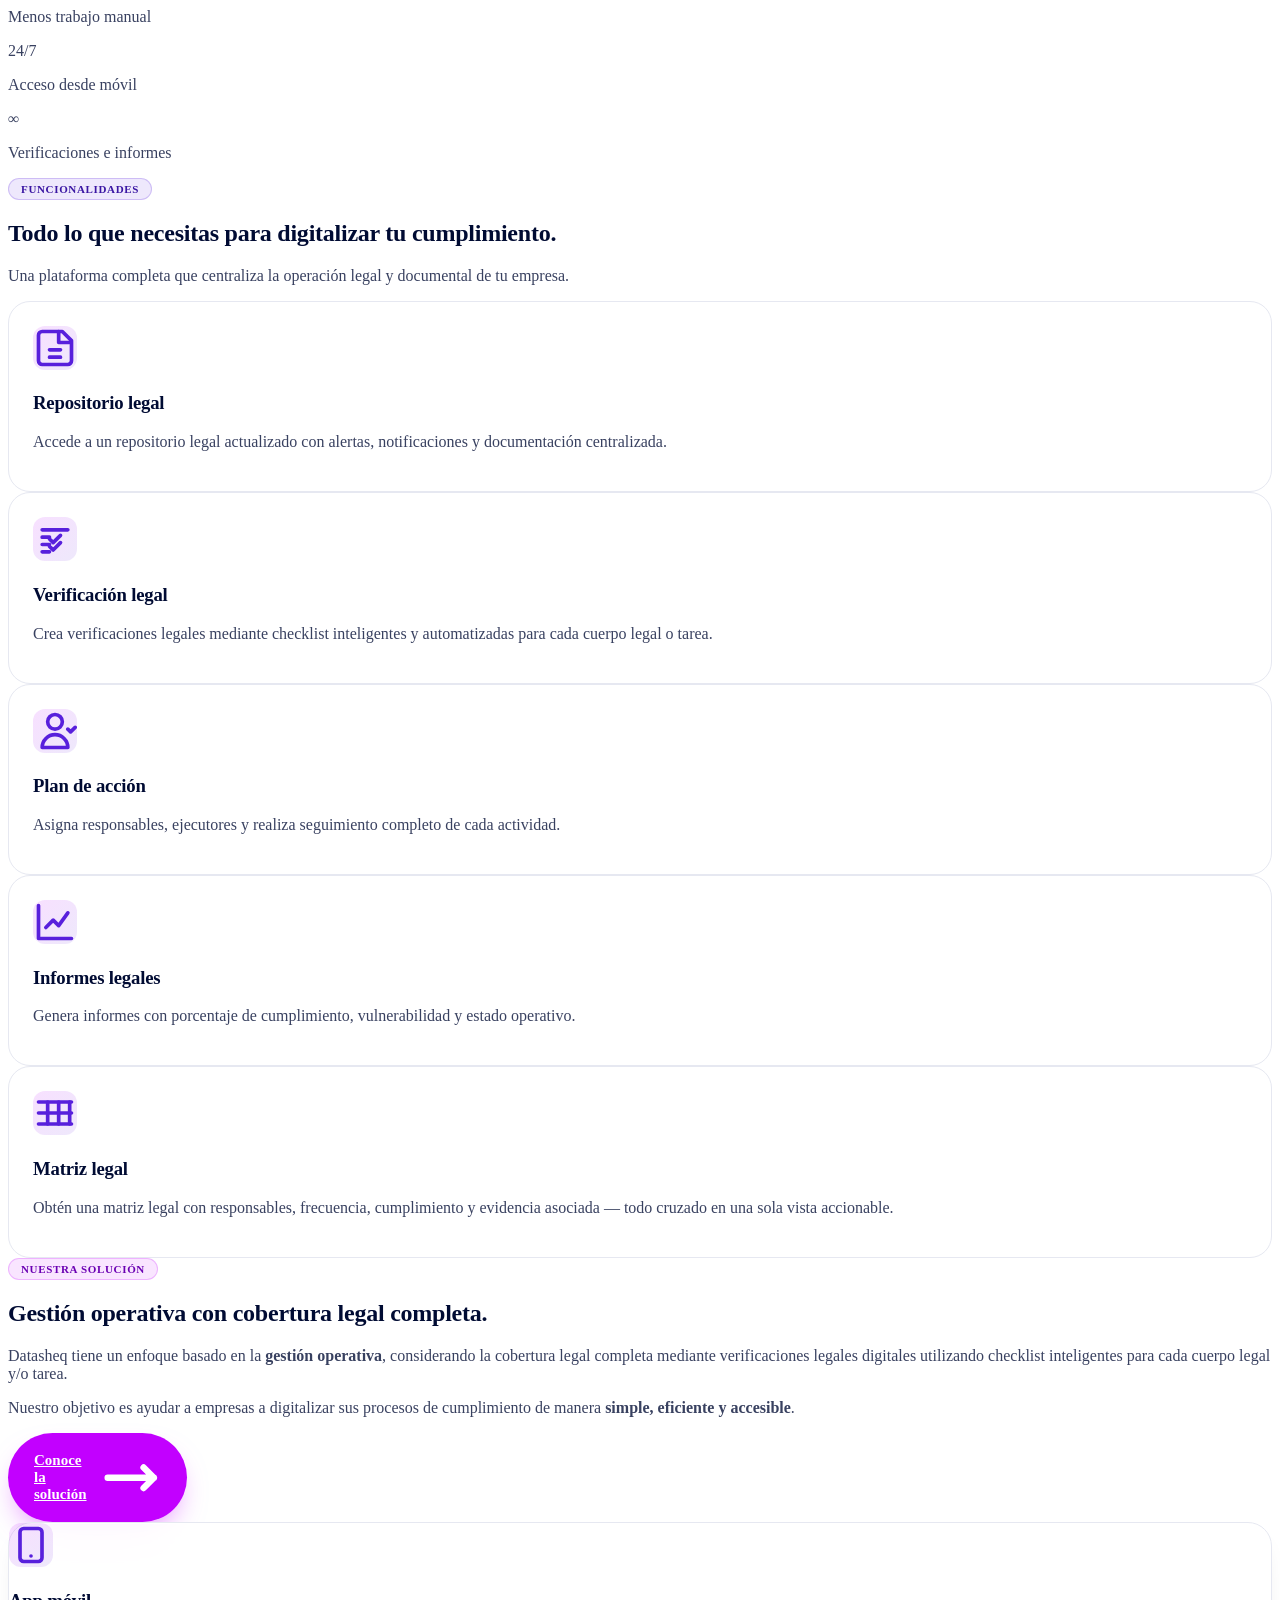
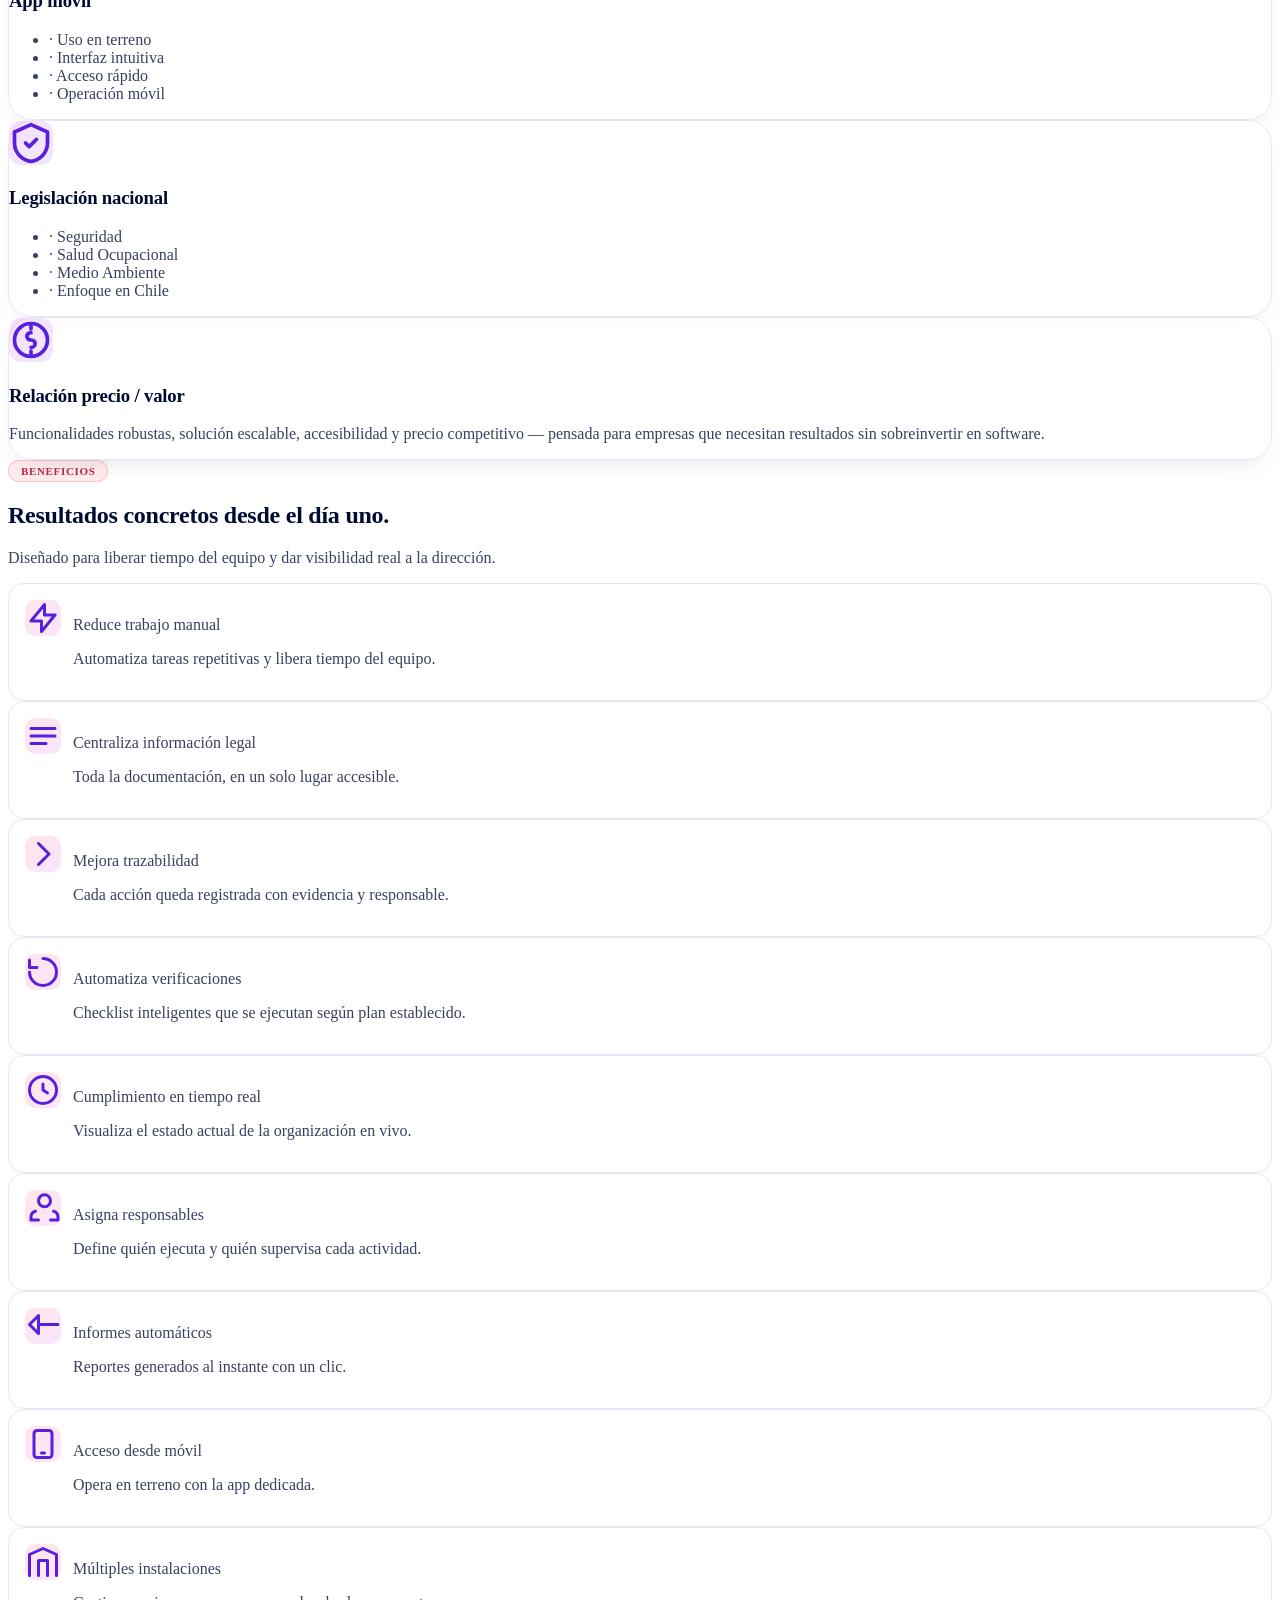
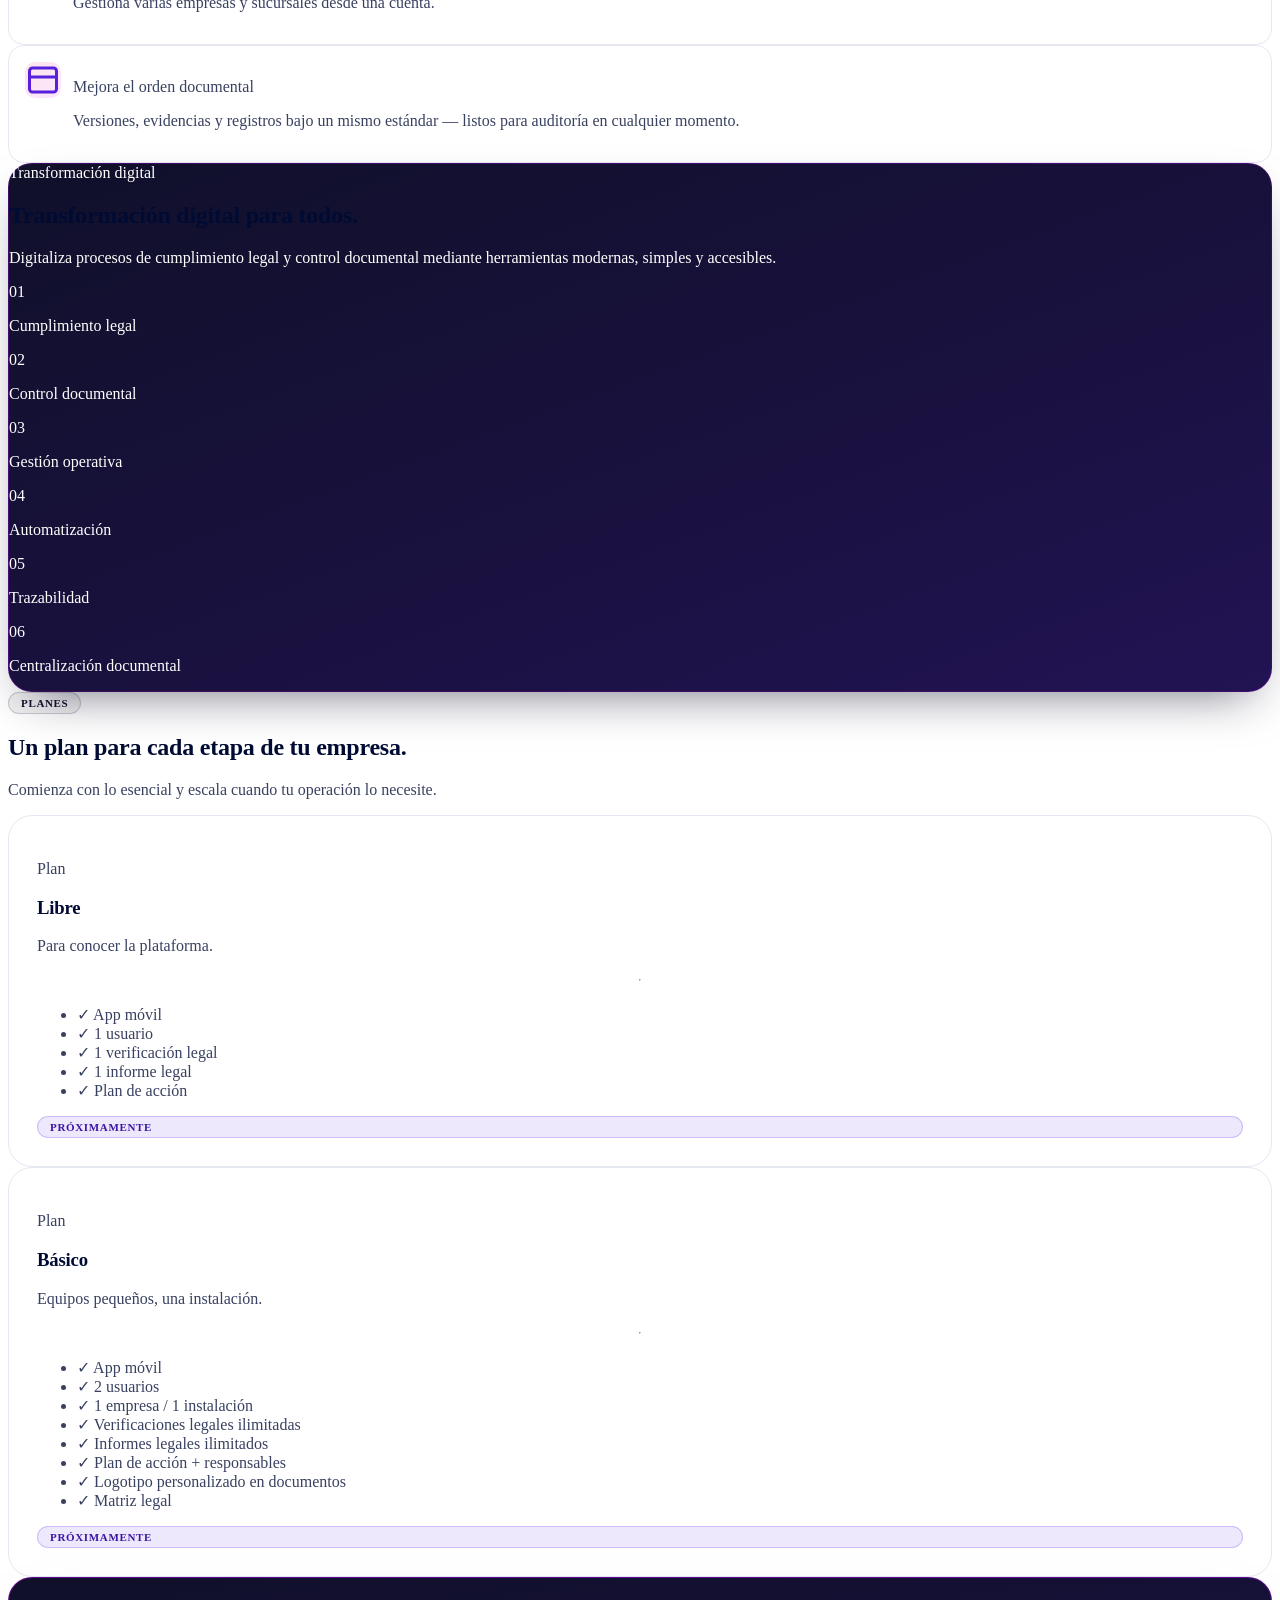
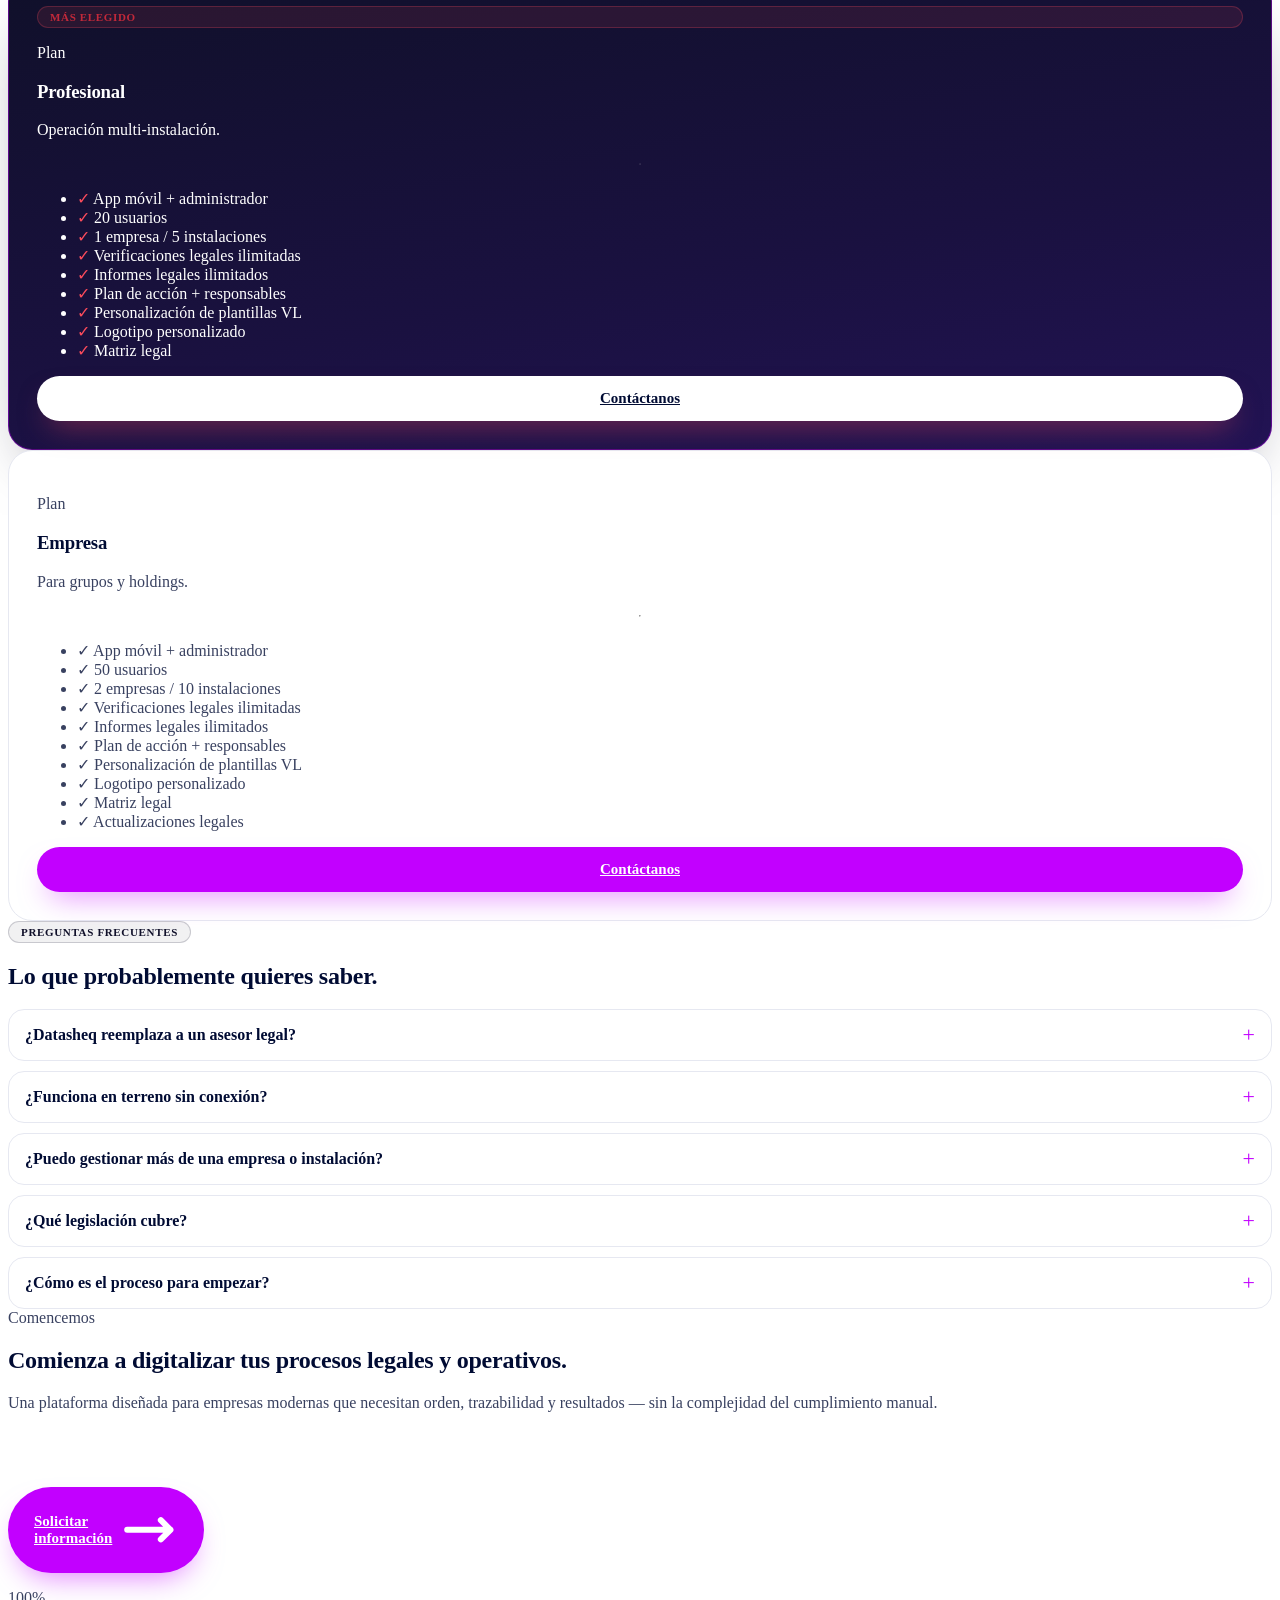
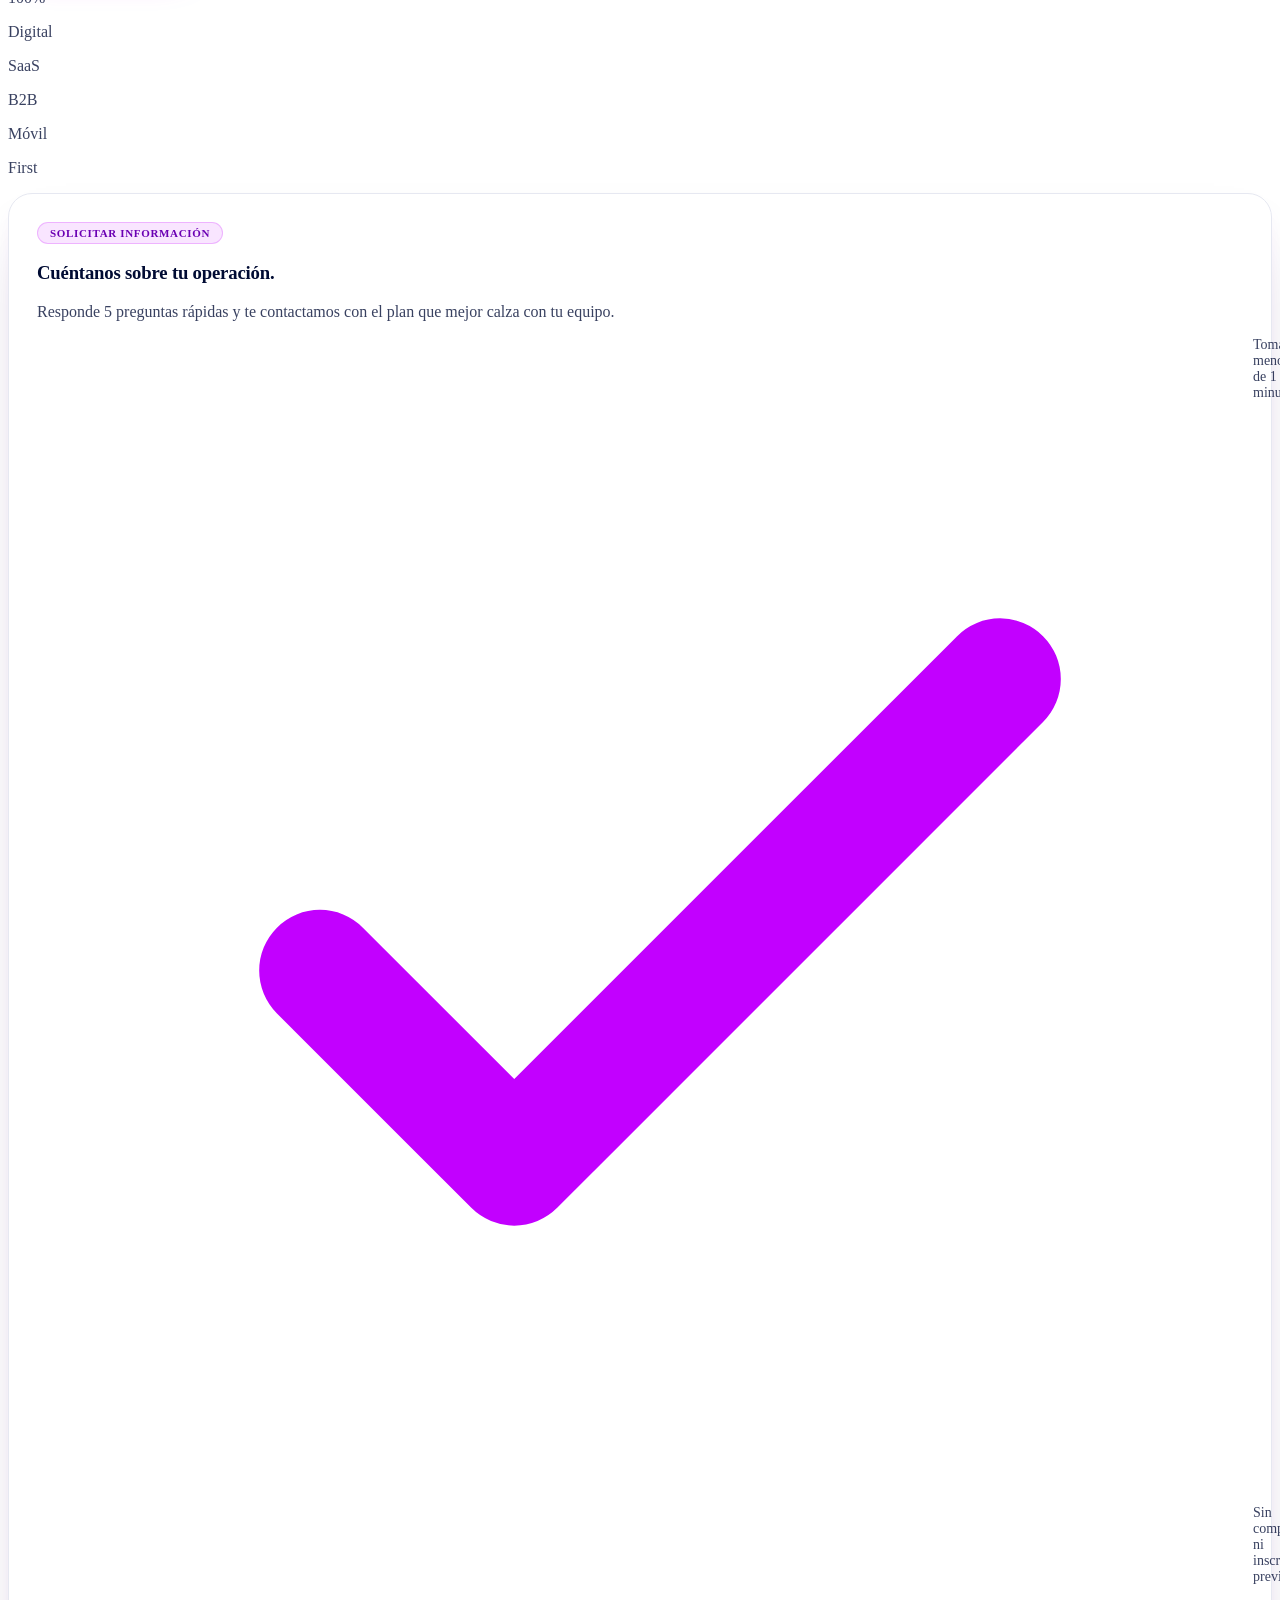
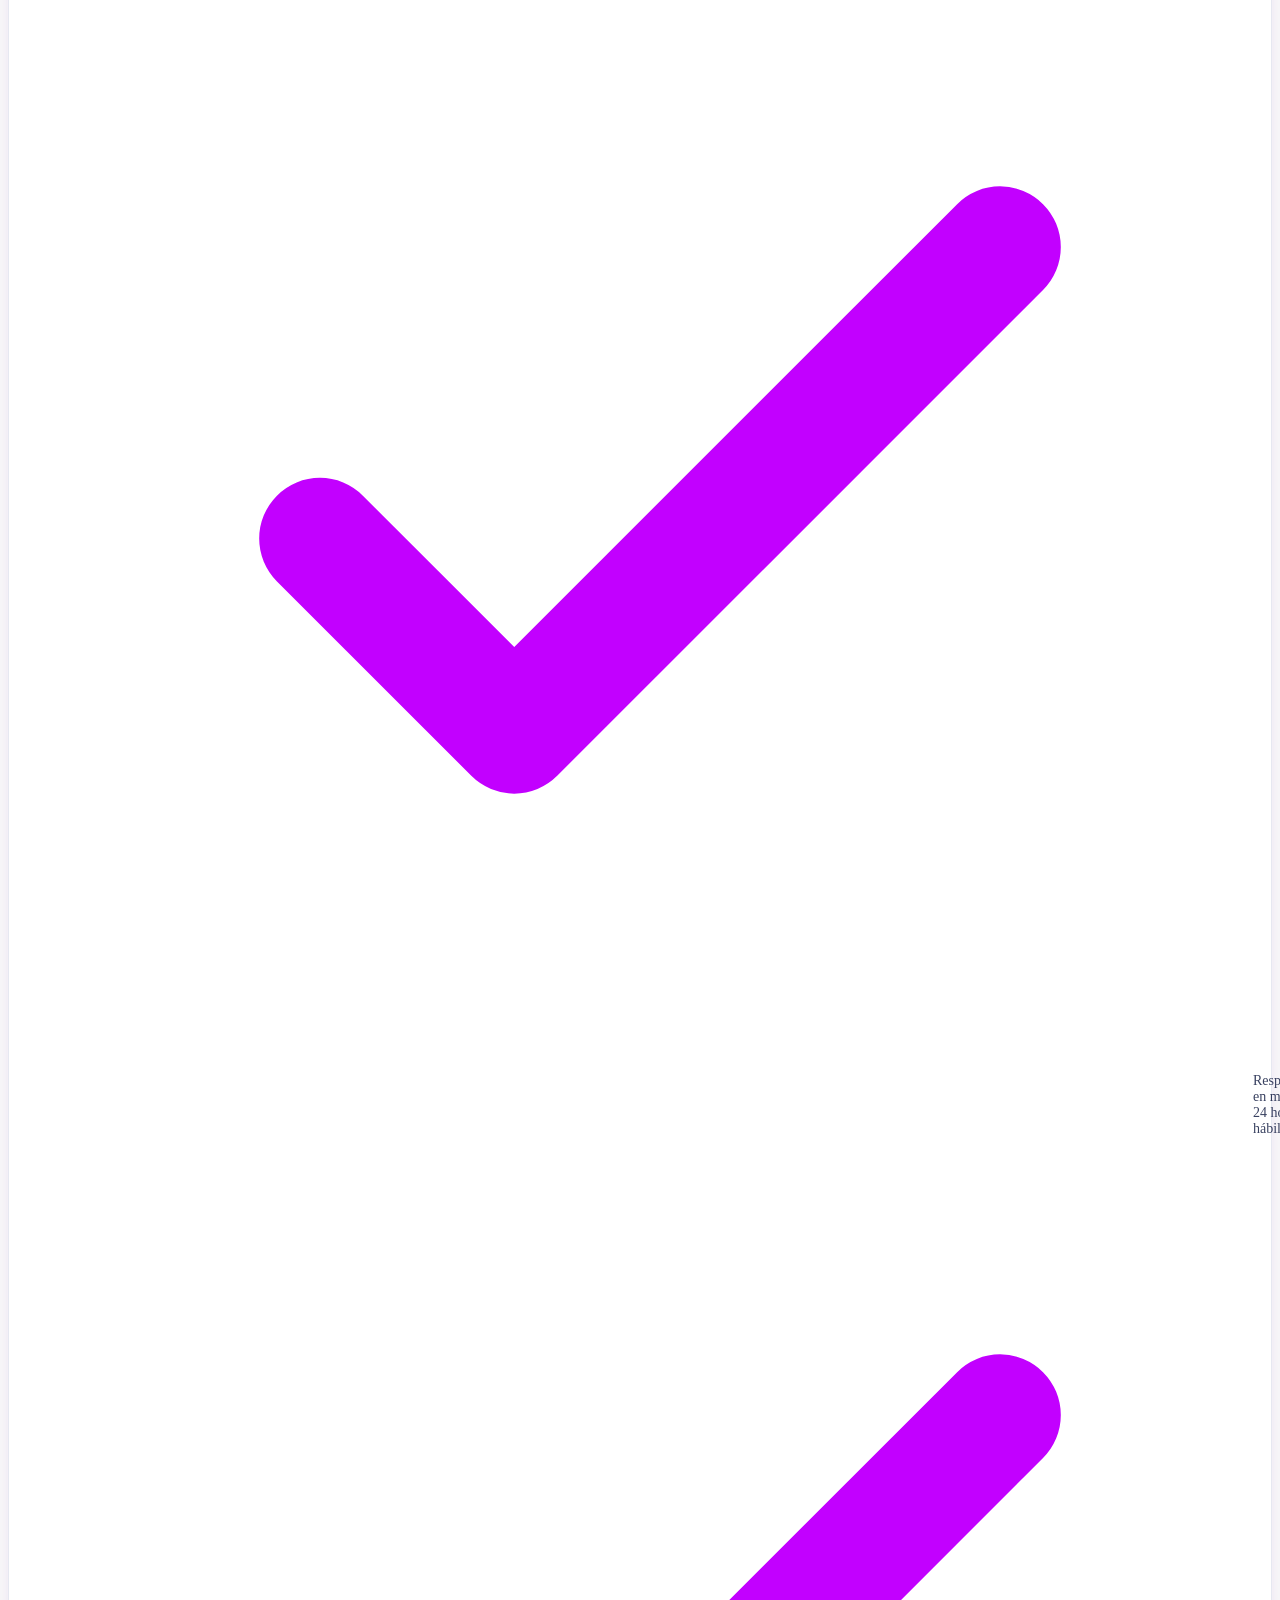
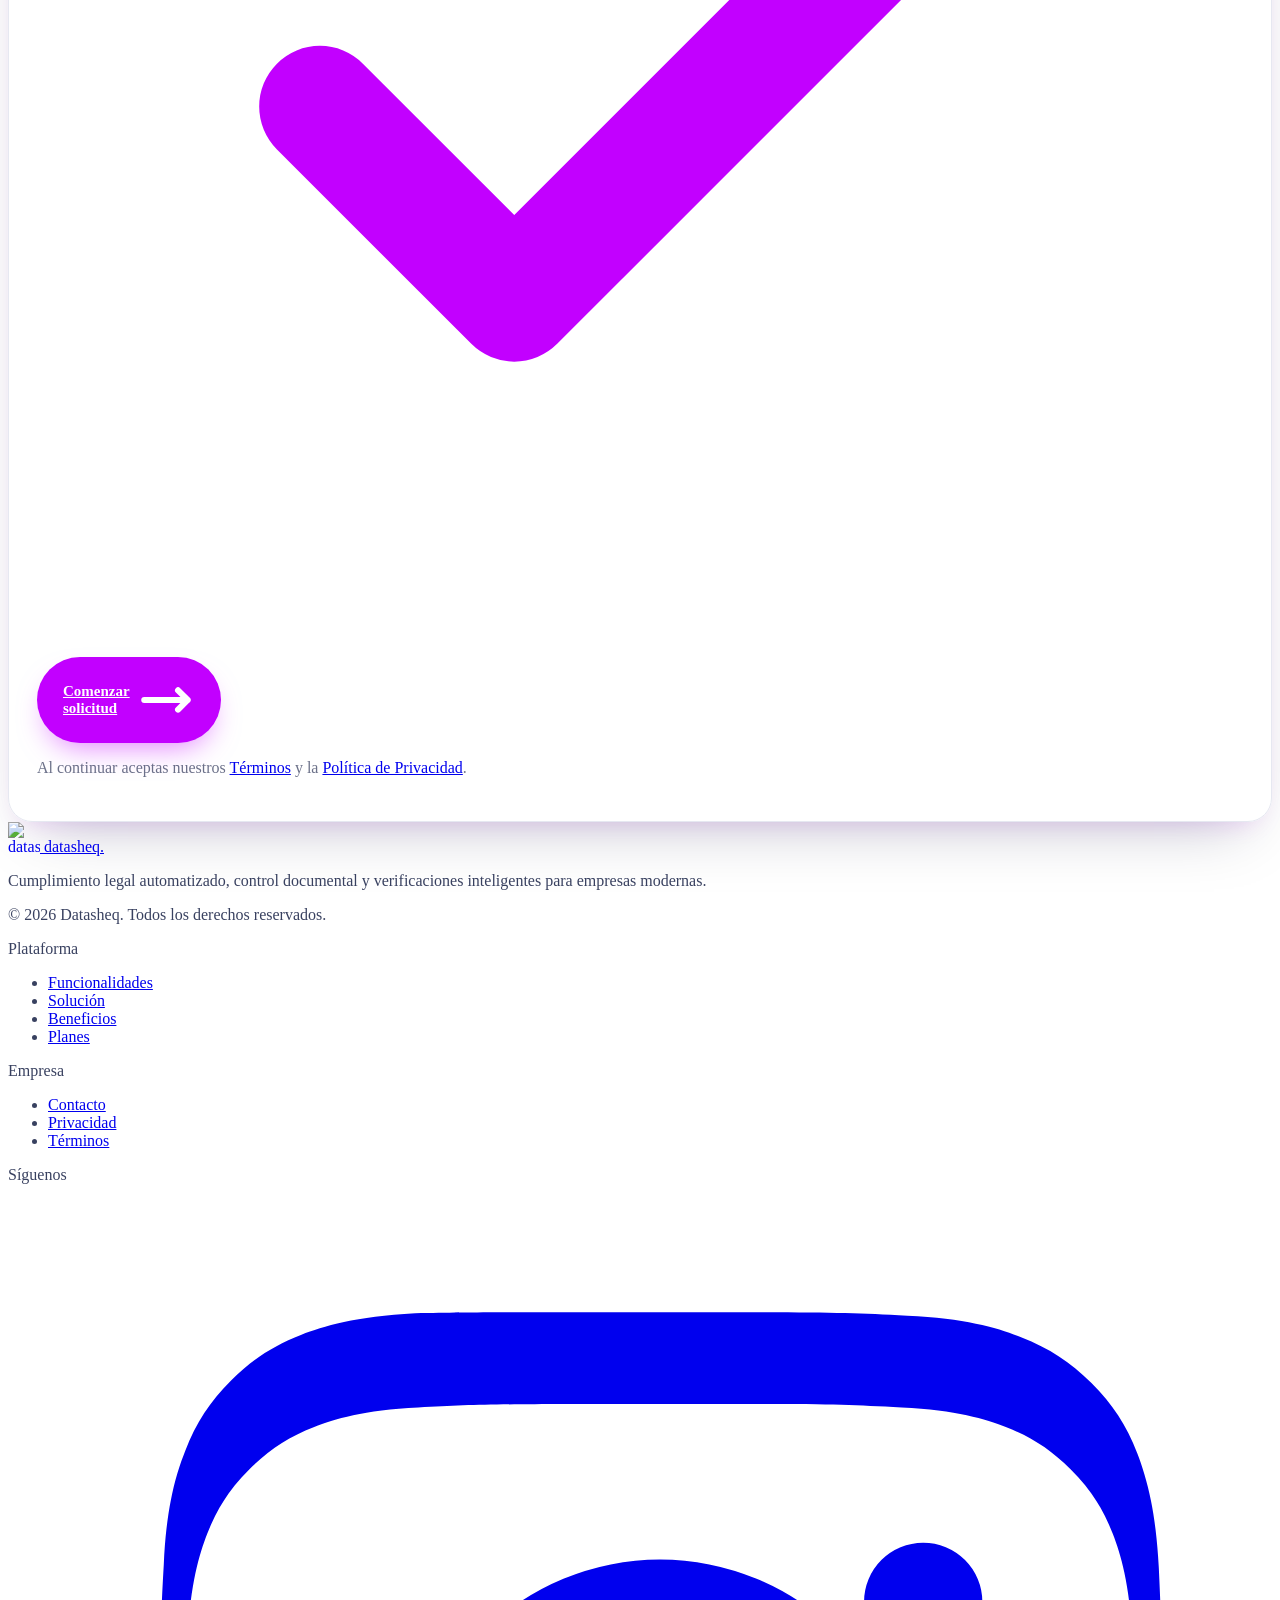
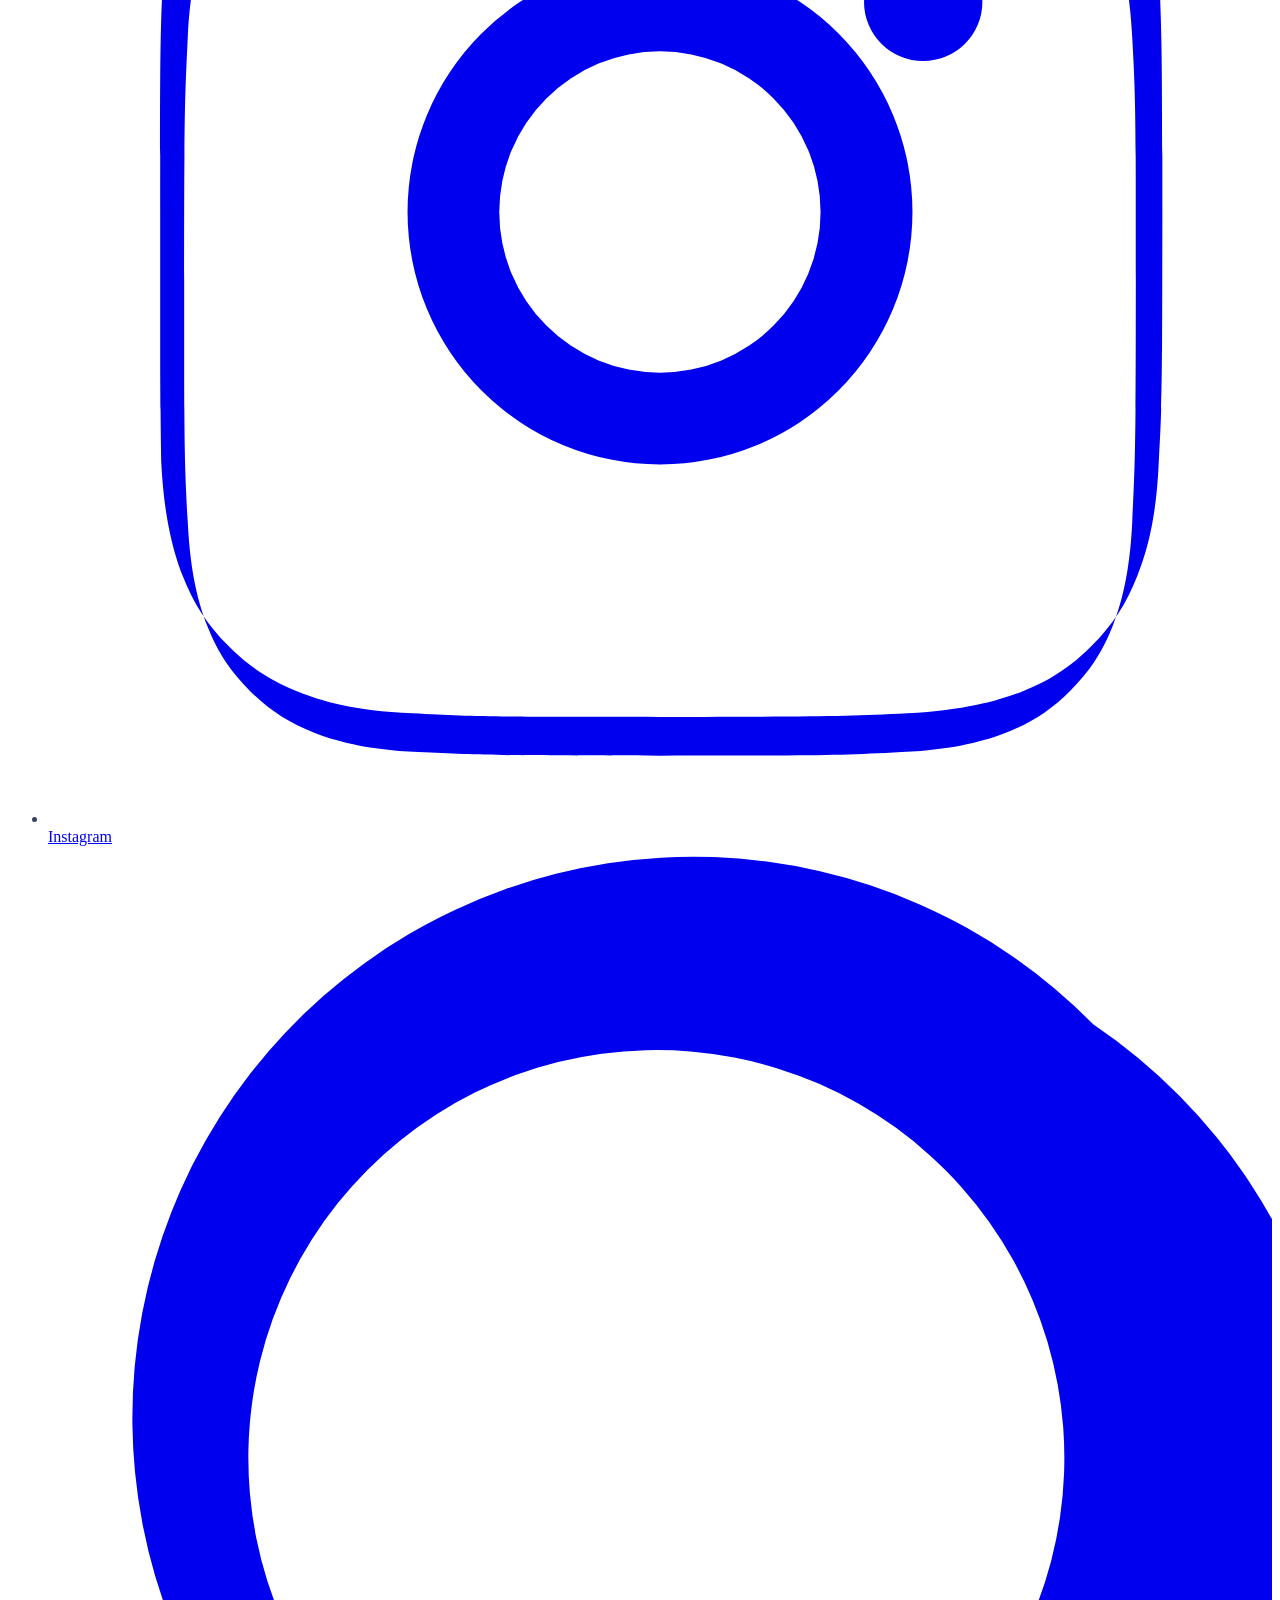
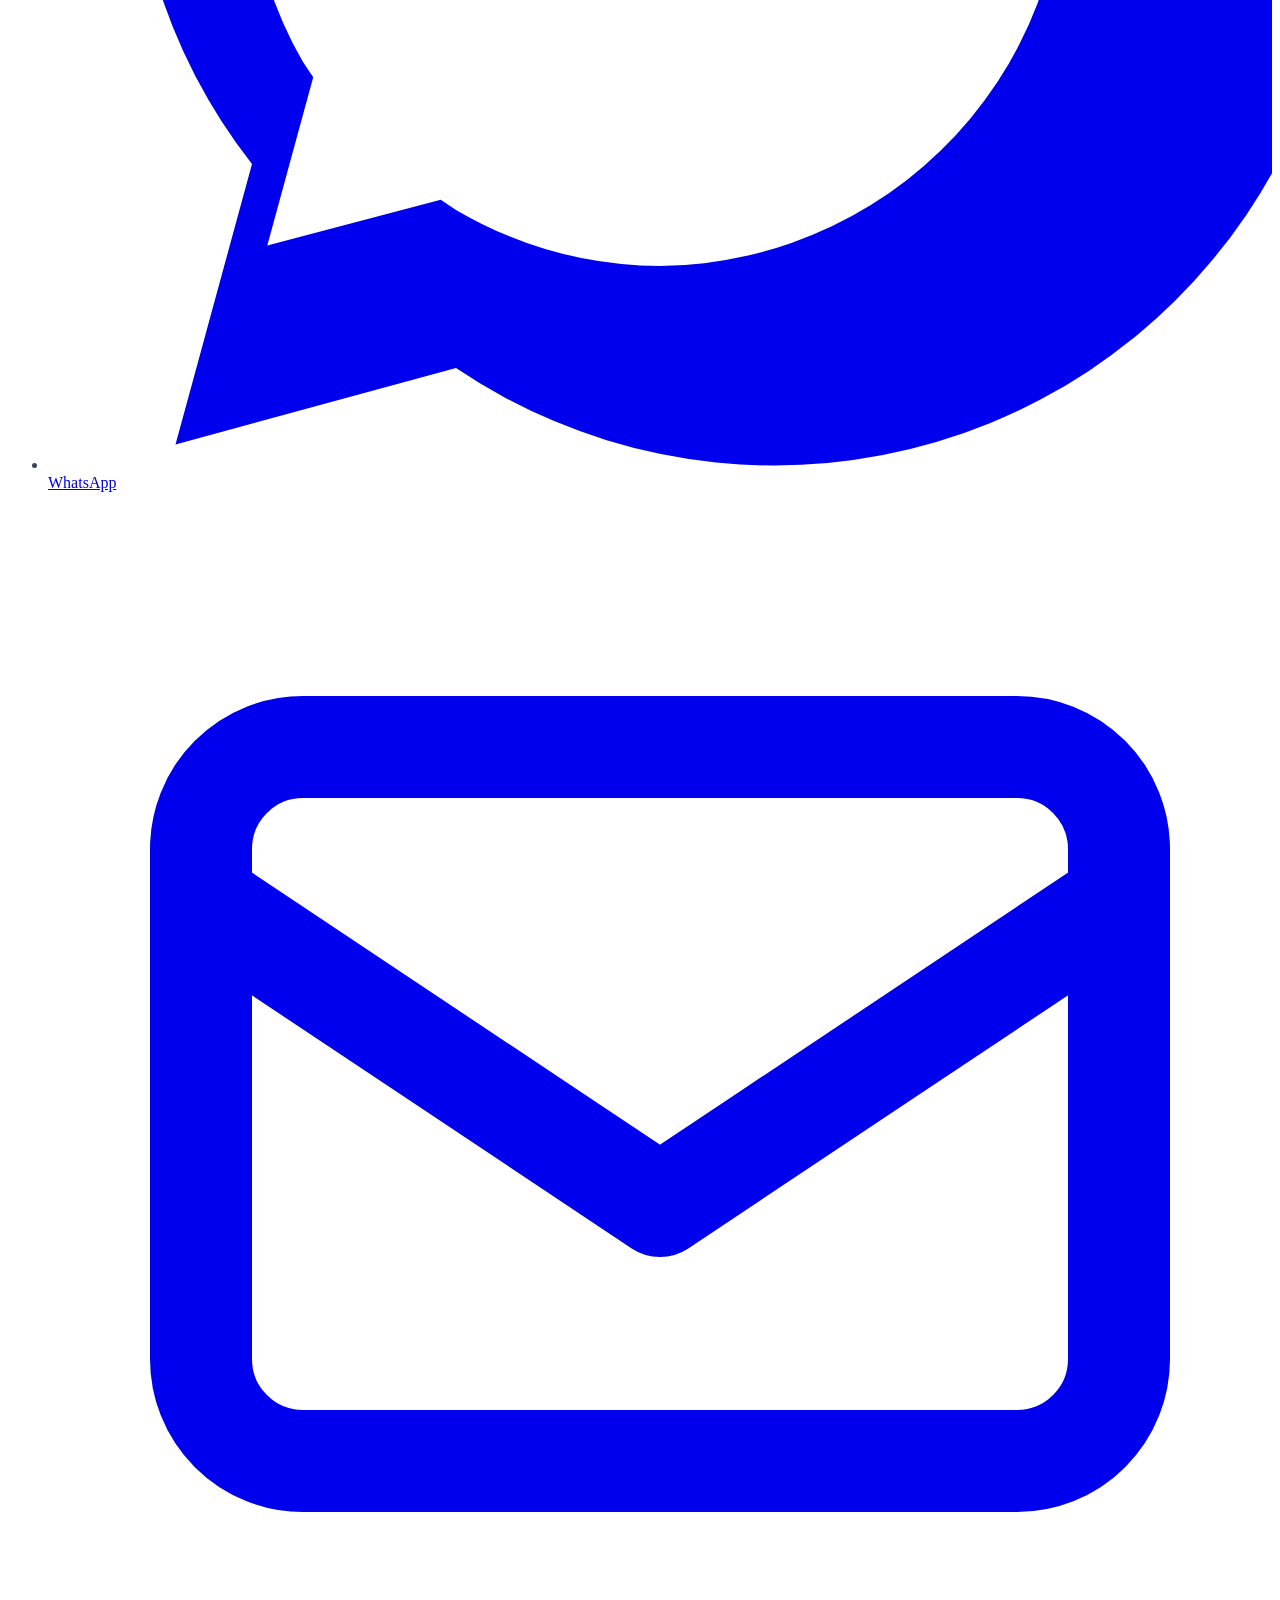
==== commit 258b052b: "Merge a06c57e16e9cd7c6edb3345c3aedb2ed1abb6bef into d71800384b83cc3bddcd99d64d0c29dcf03386b4" ====
--- a/public/index.html
+++ b/public/index.html
@@ -153,6 +153,10 @@
         .pill-cyan    { background: rgba(88, 32, 220, 0.10); color: #3a16a3; border: 1px solid rgba(88, 32, 220, 0.22); }
         .pill-navy    { background: rgba(16, 16, 42, 0.06); color: #10102A; border: 1px solid rgba(16, 16, 42, 0.18); }
         .pill-emerald { background: rgba(253, 76, 92, 0.10); color: #c2293a; border: 1px solid rgba(253, 76, 92, 0.24); }
+        /* Semantic status pills (used in the Matriz Legal mock) */
+        .pill-status-ok       { background: rgba(16, 185, 129, 0.12); color: #047857; border: 1px solid rgba(16, 185, 129, 0.28); }
+        .pill-status-progress { background: rgba(245, 158, 11, 0.14); color: #b45309; border: 1px solid rgba(245, 158, 11, 0.32); }
+        .pill-status-upcoming { background: rgba(14, 165, 233, 0.12); color: #0369a1; border: 1px solid rgba(14, 165, 233, 0.30); }
 
         /* ──── Buttons ──── */
         .btn-primary {
@@ -1129,22 +1133,26 @@
                                             <p class="text-[11px] font-bold uppercase tracking-[0.14em] text-slate-500">Matriz legal</p>
                                             <span class="pill pill-navy !py-0 !px-2 !text-[9px]">Tiempo real</span>
                                         </div>
-                                        <div class="space-y-2 text-[11px]">
-                                            <div class="flex items-center justify-between gap-2">
-                                                <span class="font-semibold text-slate-700 truncate" style="font-family: 'Roboto Mono', ui-monospace, monospace;">DS 594</span>
-                                                <span class="pill pill-emerald !py-0 !px-2 !text-[9px]">OK</span>
+                                        <div class="space-y-2">
+                                            <div class="flex items-center gap-2 p-2 rounded-lg bg-emerald-50 border border-emerald-100">
+                                                <span class="w-5 h-5 rounded-full bg-emerald-500 text-white text-xs flex items-center justify-center font-bold shrink-0">✓</span>
+                                                <span class="text-xs font-semibold text-slate-700 truncate flex-1" style="font-family: 'Roboto Mono', ui-monospace, monospace;">DS 594</span>
+                                                <span class="pill pill-status-ok !py-0 !px-2 !text-[9px]">OK</span>
                                             </div>
-                                            <div class="flex items-center justify-between gap-2">
-                                                <span class="font-semibold text-slate-700 truncate" style="font-family: 'Roboto Mono', ui-monospace, monospace;">Ley 16.744</span>
-                                                <span class="pill pill-cyan !py-0 !px-2 !text-[9px]">En curso</span>
+                                            <div class="flex items-center gap-2 p-2 rounded-lg bg-amber-50 border border-amber-100">
+                                                <span class="w-5 h-5 rounded-full bg-amber-500 text-white text-xs flex items-center justify-center font-bold shrink-0">!</span>
+                                                <span class="text-xs font-semibold text-slate-700 truncate flex-1" style="font-family: 'Roboto Mono', ui-monospace, monospace;">Ley 16.744</span>
+                                                <span class="pill pill-status-progress !py-0 !px-2 !text-[9px]">En curso</span>
                                             </div>
-                                            <div class="flex items-center justify-between gap-2">
-                                                <span class="font-semibold text-slate-700 truncate" style="font-family: 'Roboto Mono', ui-monospace, monospace;">RES 1433</span>
-                                                <span class="pill pill-sky !py-0 !px-2 !text-[9px]">Próximo</span>
+                                            <div class="flex items-center gap-2 p-2 rounded-lg bg-sky-50 border border-sky-100">
+                                                <span class="w-5 h-5 rounded-full bg-sky-500 text-white text-xs flex items-center justify-center font-bold shrink-0">»</span>
+                                                <span class="text-xs font-semibold text-slate-700 truncate flex-1" style="font-family: 'Roboto Mono', ui-monospace, monospace;">RES 1433</span>
+                                                <span class="pill pill-status-upcoming !py-0 !px-2 !text-[9px]">Próximo</span>
                                             </div>
-                                            <div class="flex items-center justify-between gap-2">
-                                                <span class="font-semibold text-slate-700 truncate" style="font-family: 'Roboto Mono', ui-monospace, monospace;">DS 40</span>
-                                                <span class="pill pill-emerald !py-0 !px-2 !text-[9px]">OK</span>
+                                            <div class="flex items-center gap-2 p-2 rounded-lg bg-emerald-50 border border-emerald-100">
+                                                <span class="w-5 h-5 rounded-full bg-emerald-500 text-white text-xs flex items-center justify-center font-bold shrink-0">✓</span>
+                                                <span class="text-xs font-semibold text-slate-700 truncate flex-1" style="font-family: 'Roboto Mono', ui-monospace, monospace;">DS 40</span>
+                                                <span class="pill pill-status-ok !py-0 !px-2 !text-[9px]">OK</span>
                                             </div>
                                         </div>
                                     </div>
@@ -1471,7 +1479,7 @@
                 <div class="grid grid-cols-1 lg:grid-cols-12 gap-10 items-start cta-grid">
                     <div class="lg:col-span-6 cta-copy">
                         <span class="inline-flex items-center gap-2 px-3 py-1 rounded-full bg-white/10 border border-white/20 text-brand-mint text-[11px] font-bold uppercase tracking-[0.14em] mb-5">Comencemos</span>
-                        <h2 class="text-3xl md:text-5xl font-extrabold tracking-tight leading-[1.05] mb-5 text-white">Comienza a digitalizar tus procesos legales y operativos.</h2>
+                        <h2 class="text-3xl md:text-5xl font-extrabold tracking-tight leading-[1.05] mb-5">Comienza a digitalizar tus procesos legales y operativos.</h2>
                         <p class="text-slate-300 text-base md:text-lg leading-relaxed mb-8 max-w-xl">
                             Una plataforma diseñada para empresas modernas que necesitan orden, trazabilidad y resultados — sin la complejidad del cumplimiento manual.
                         </p>
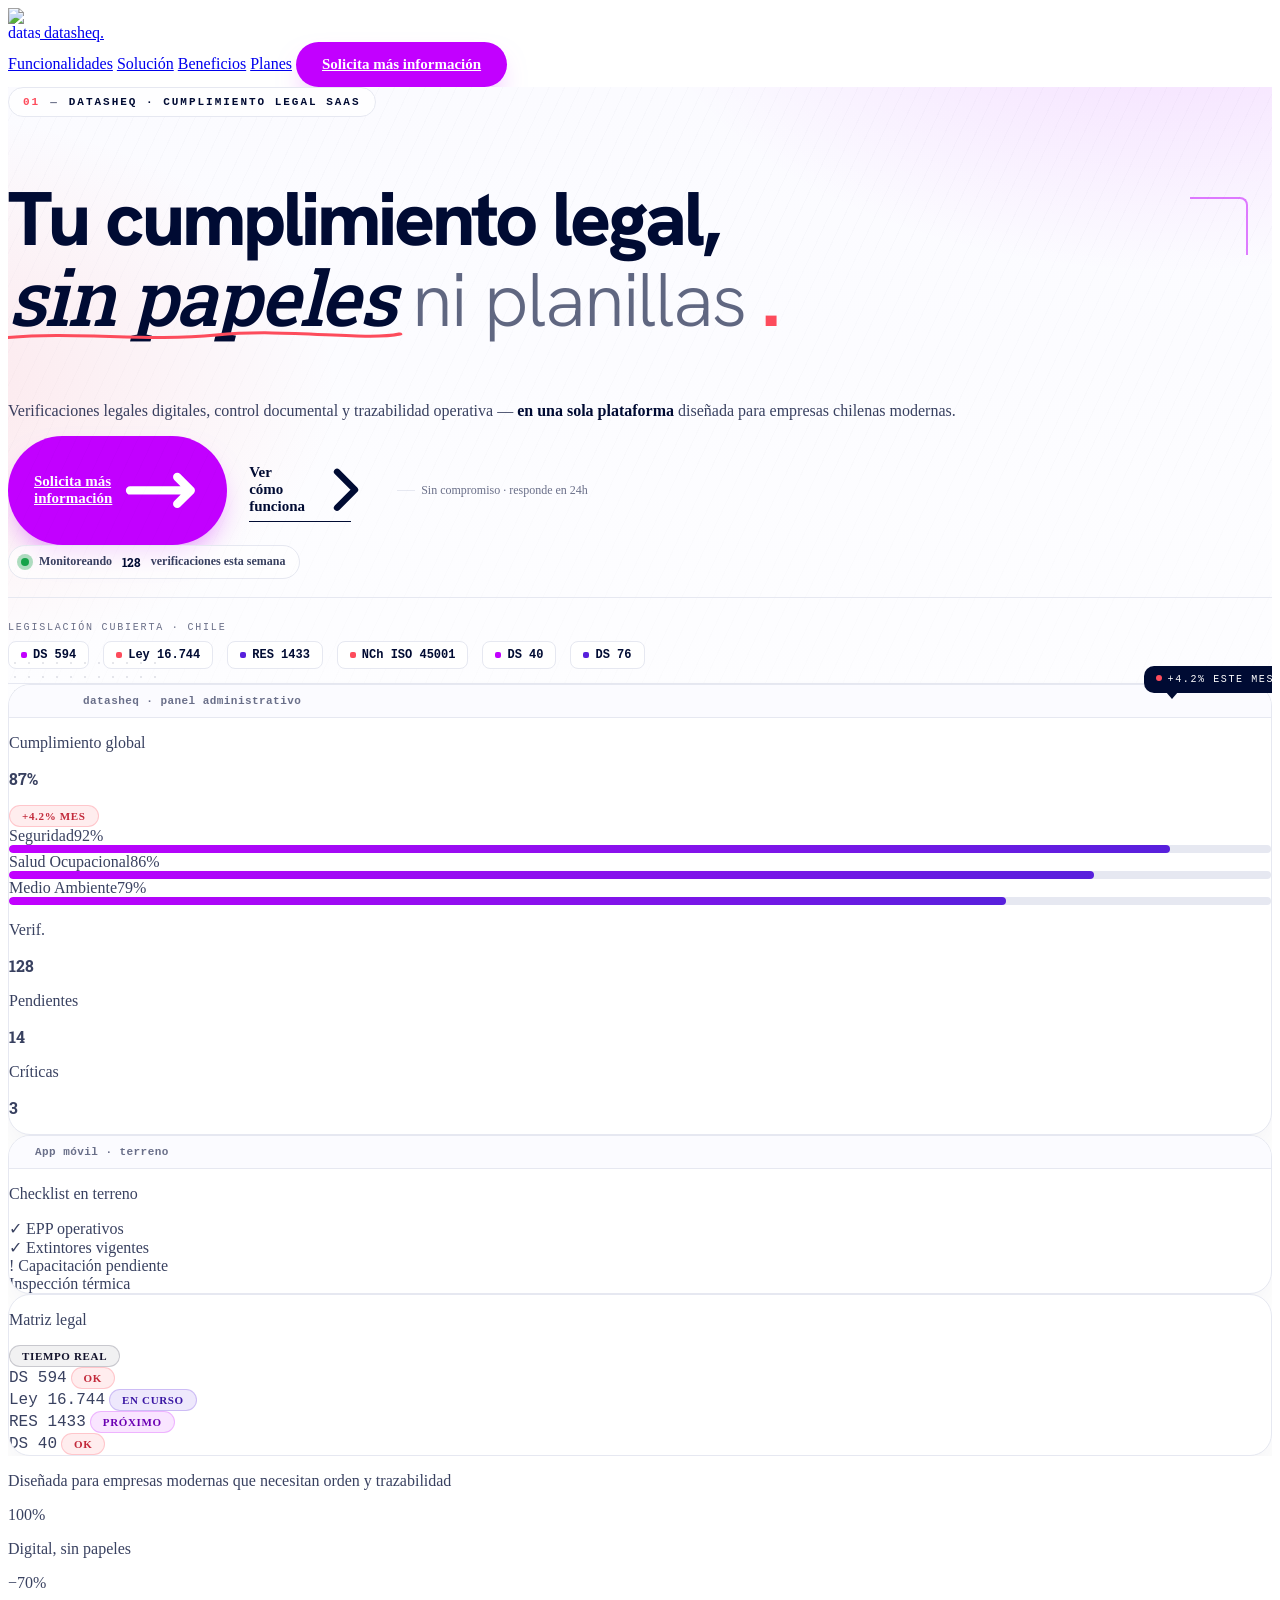
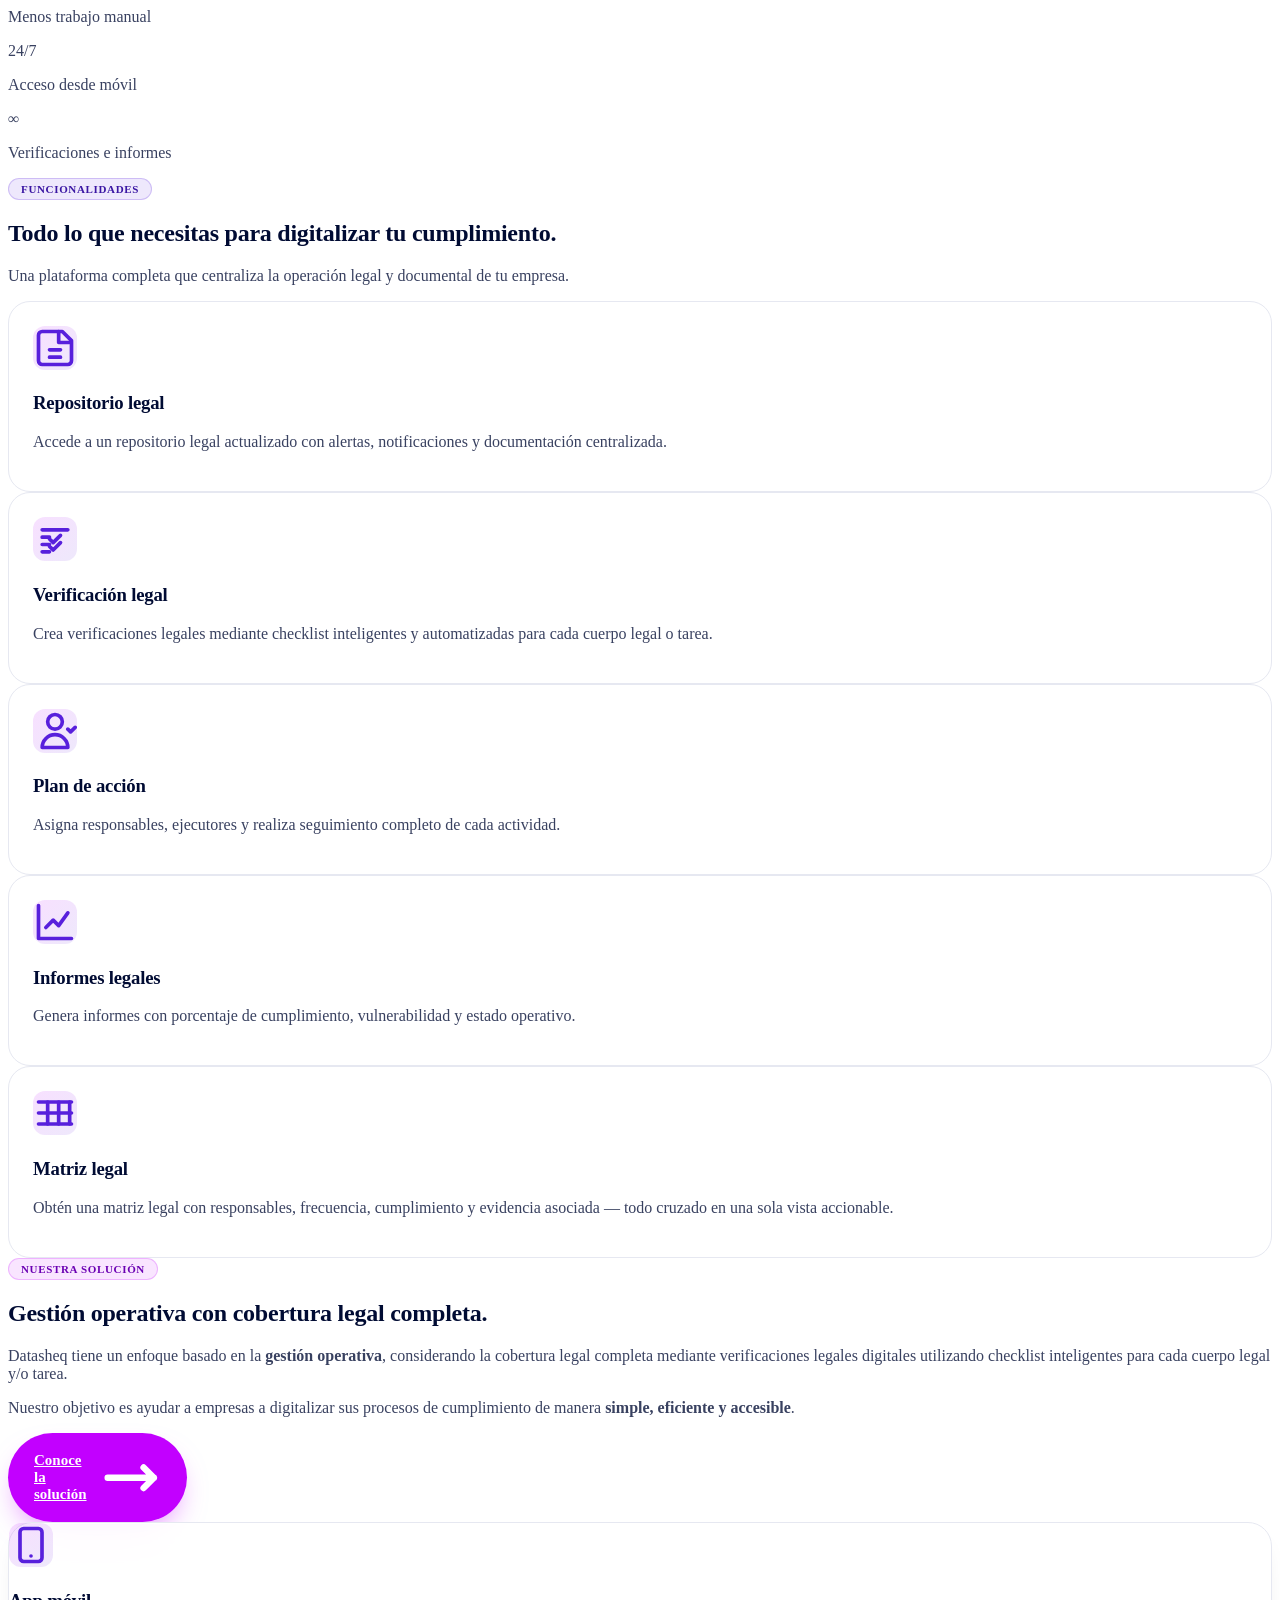
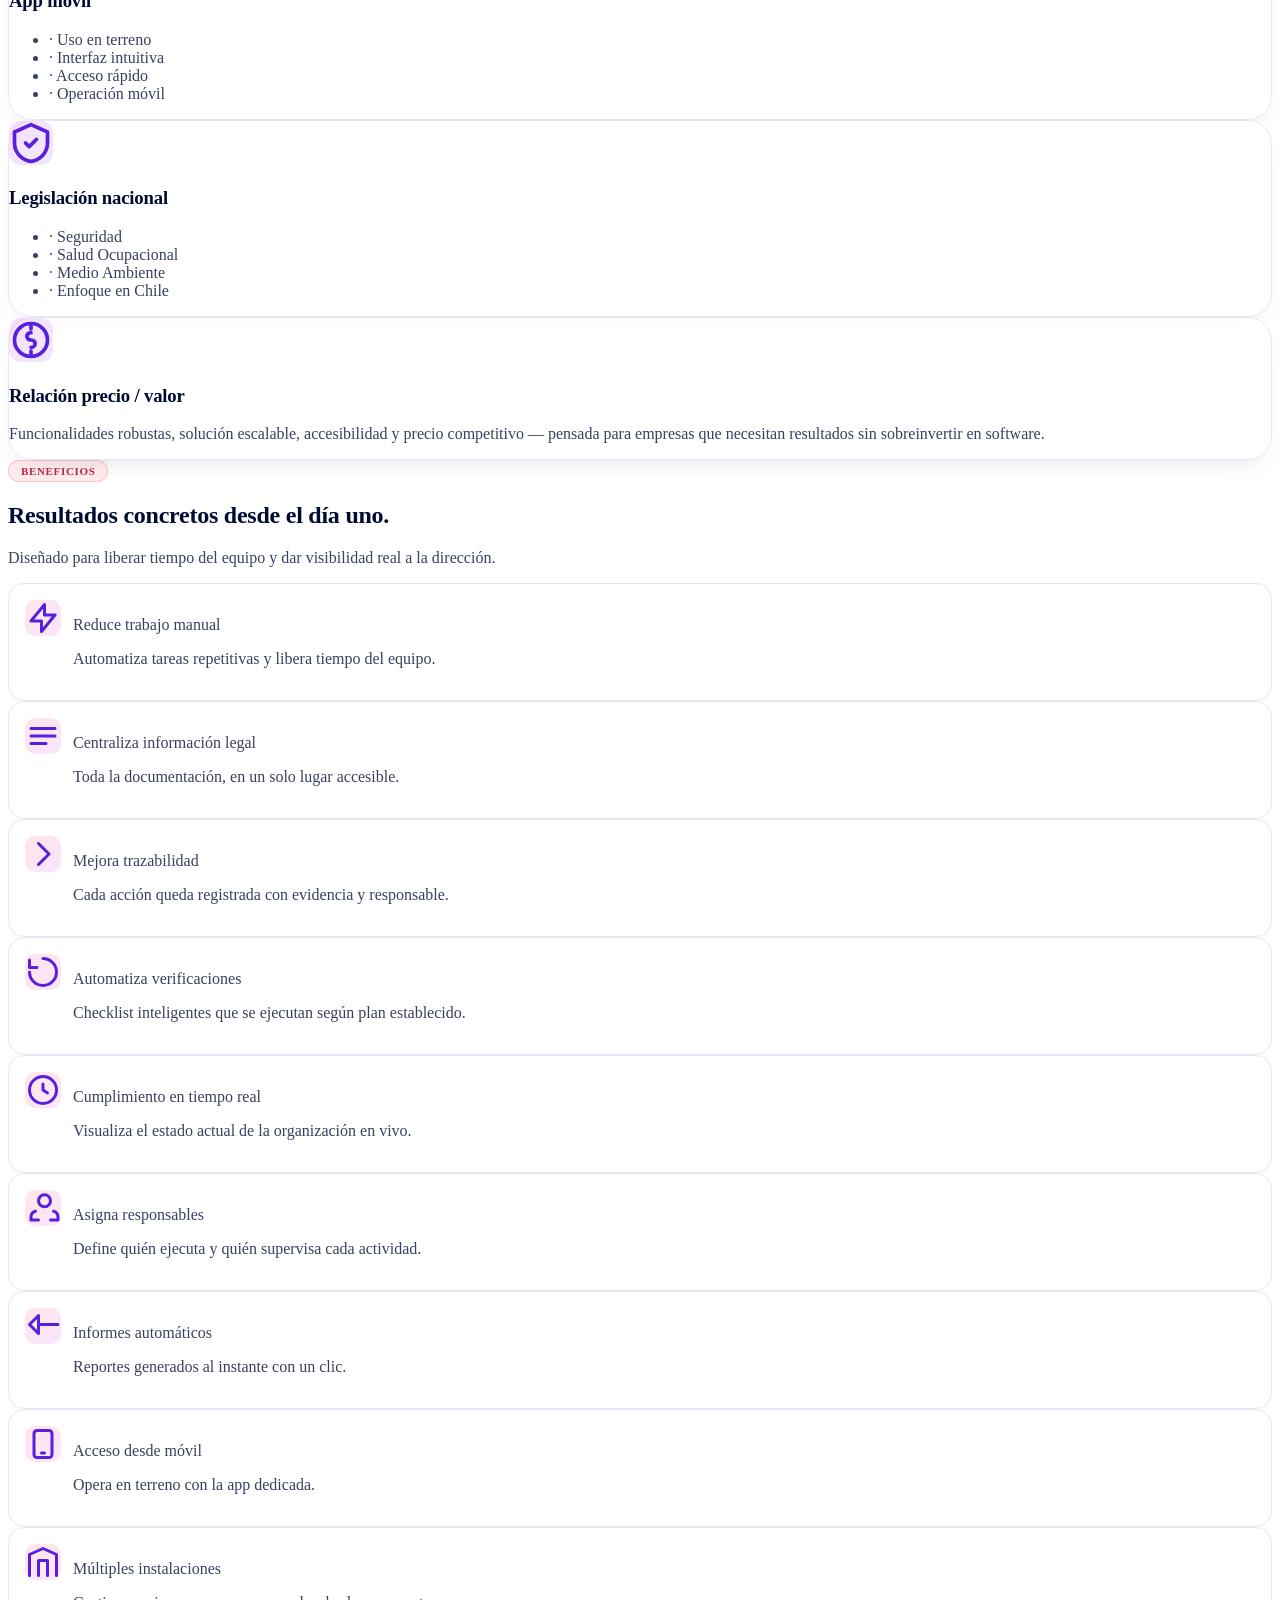
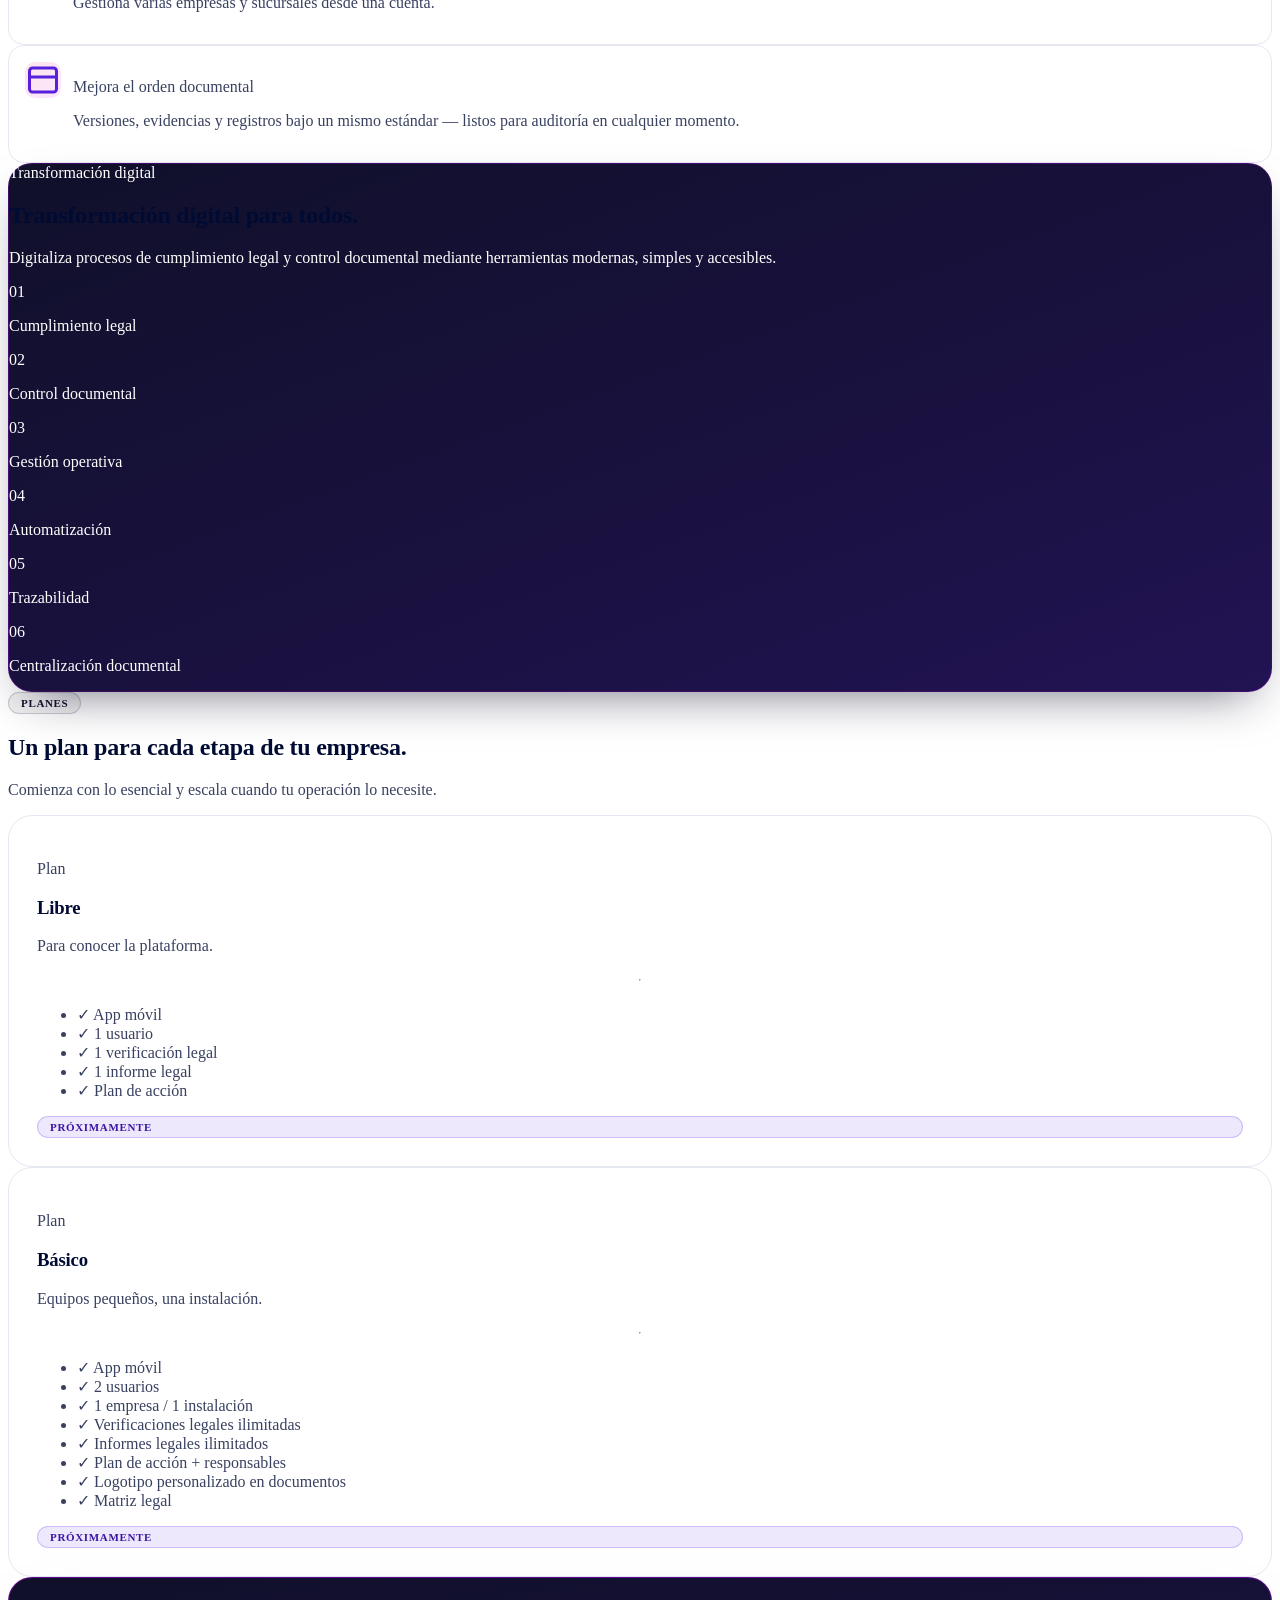
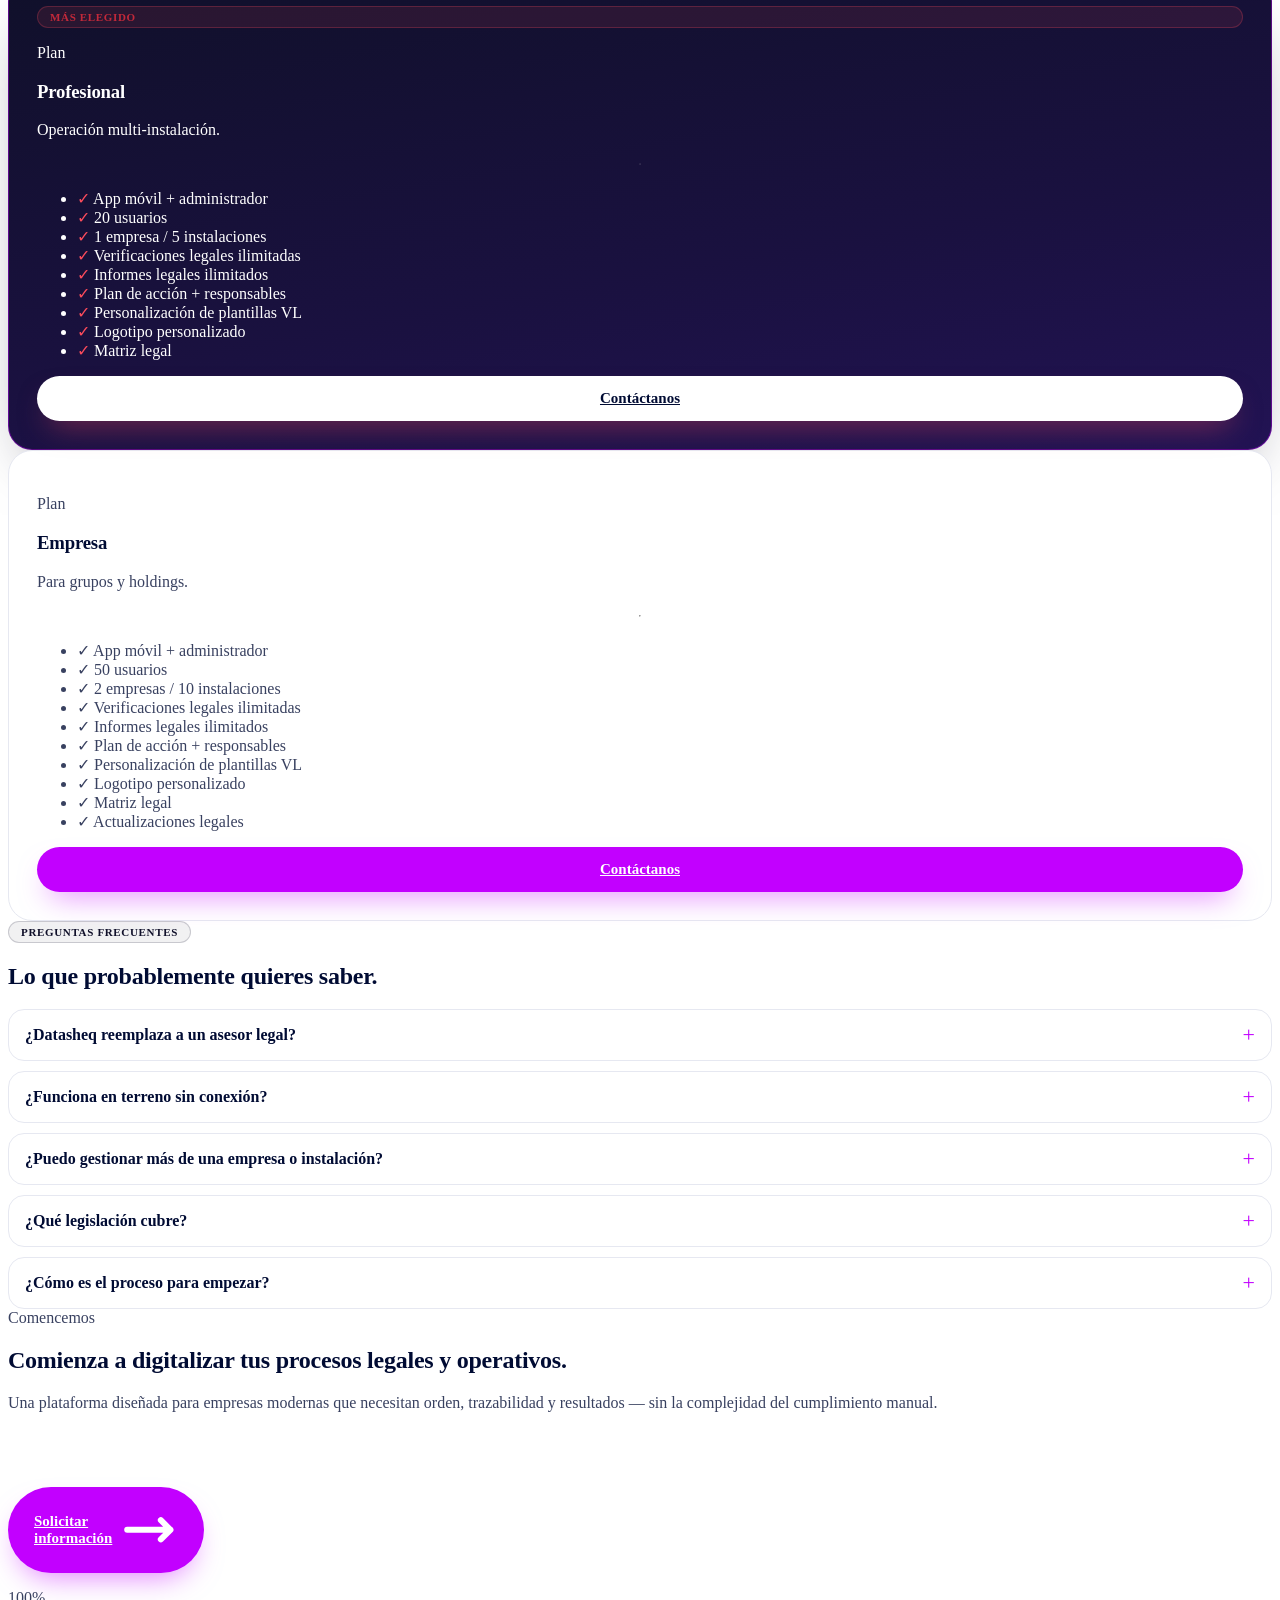
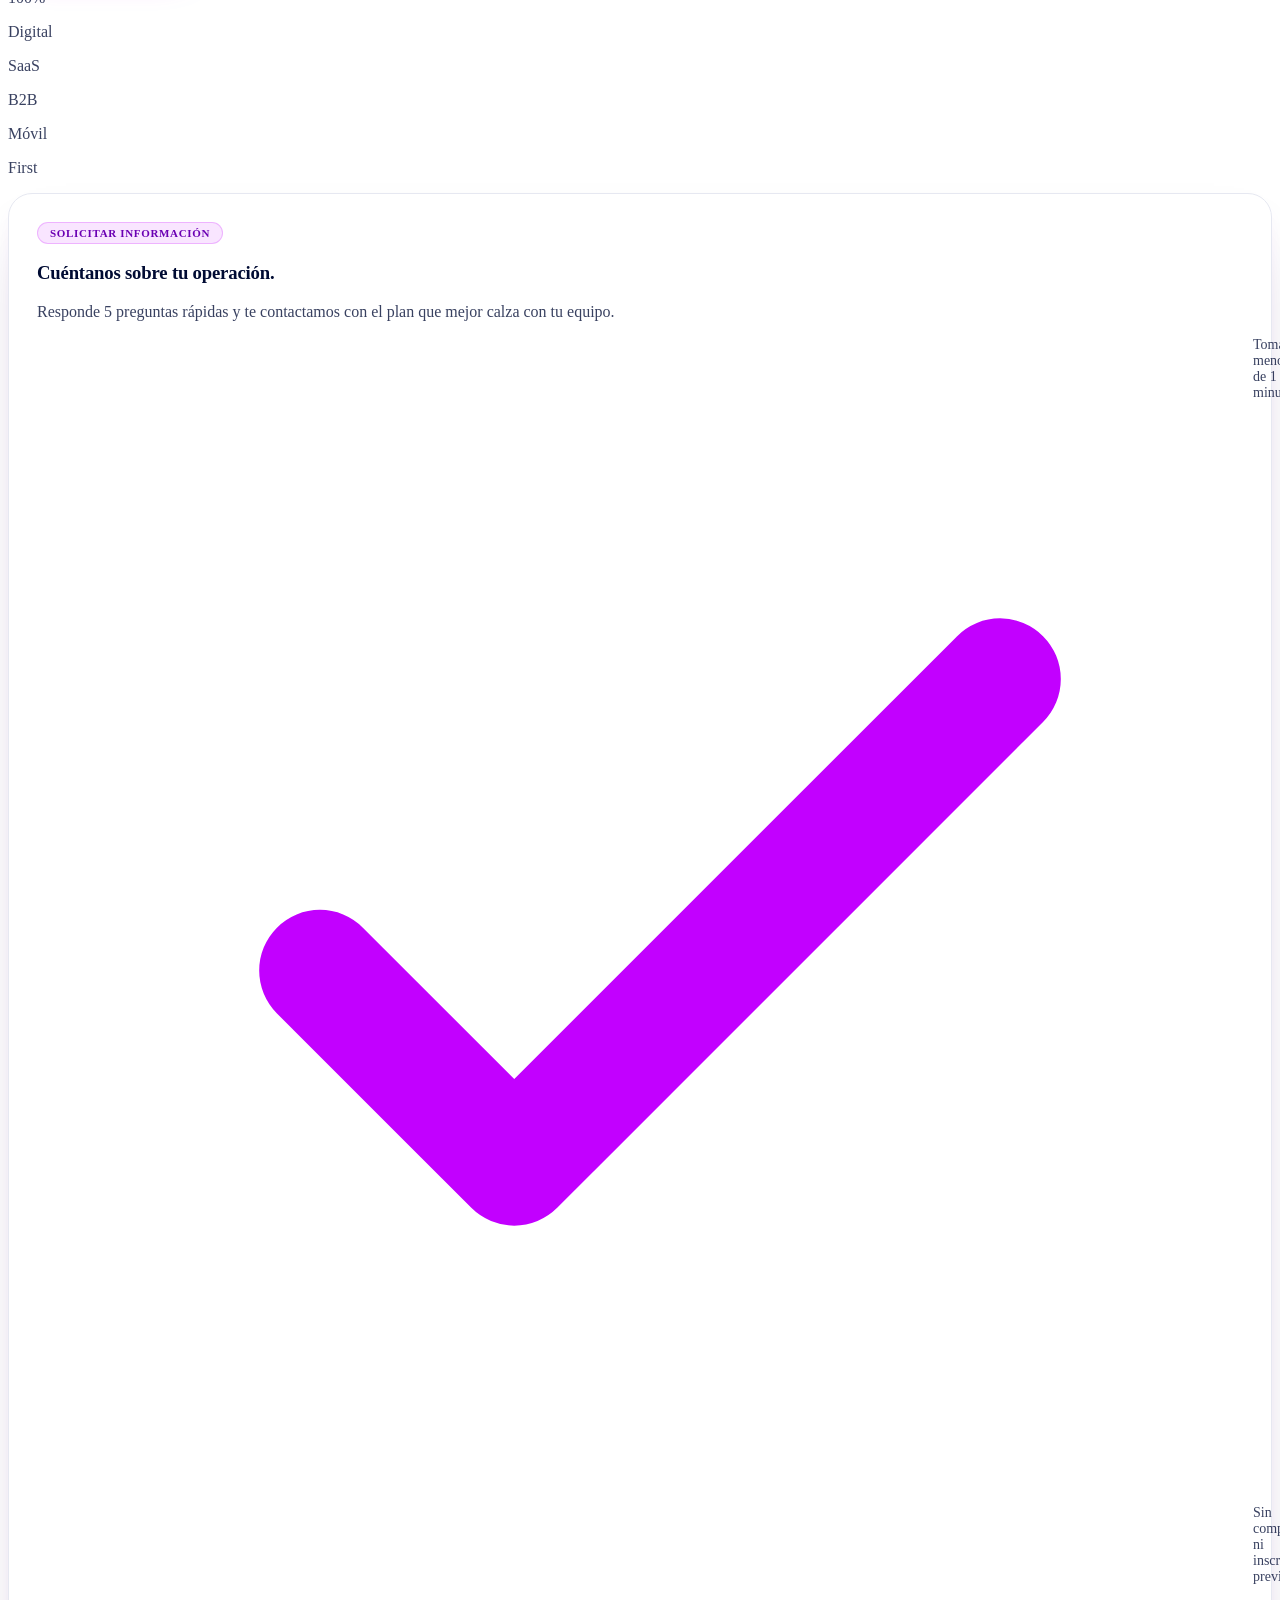
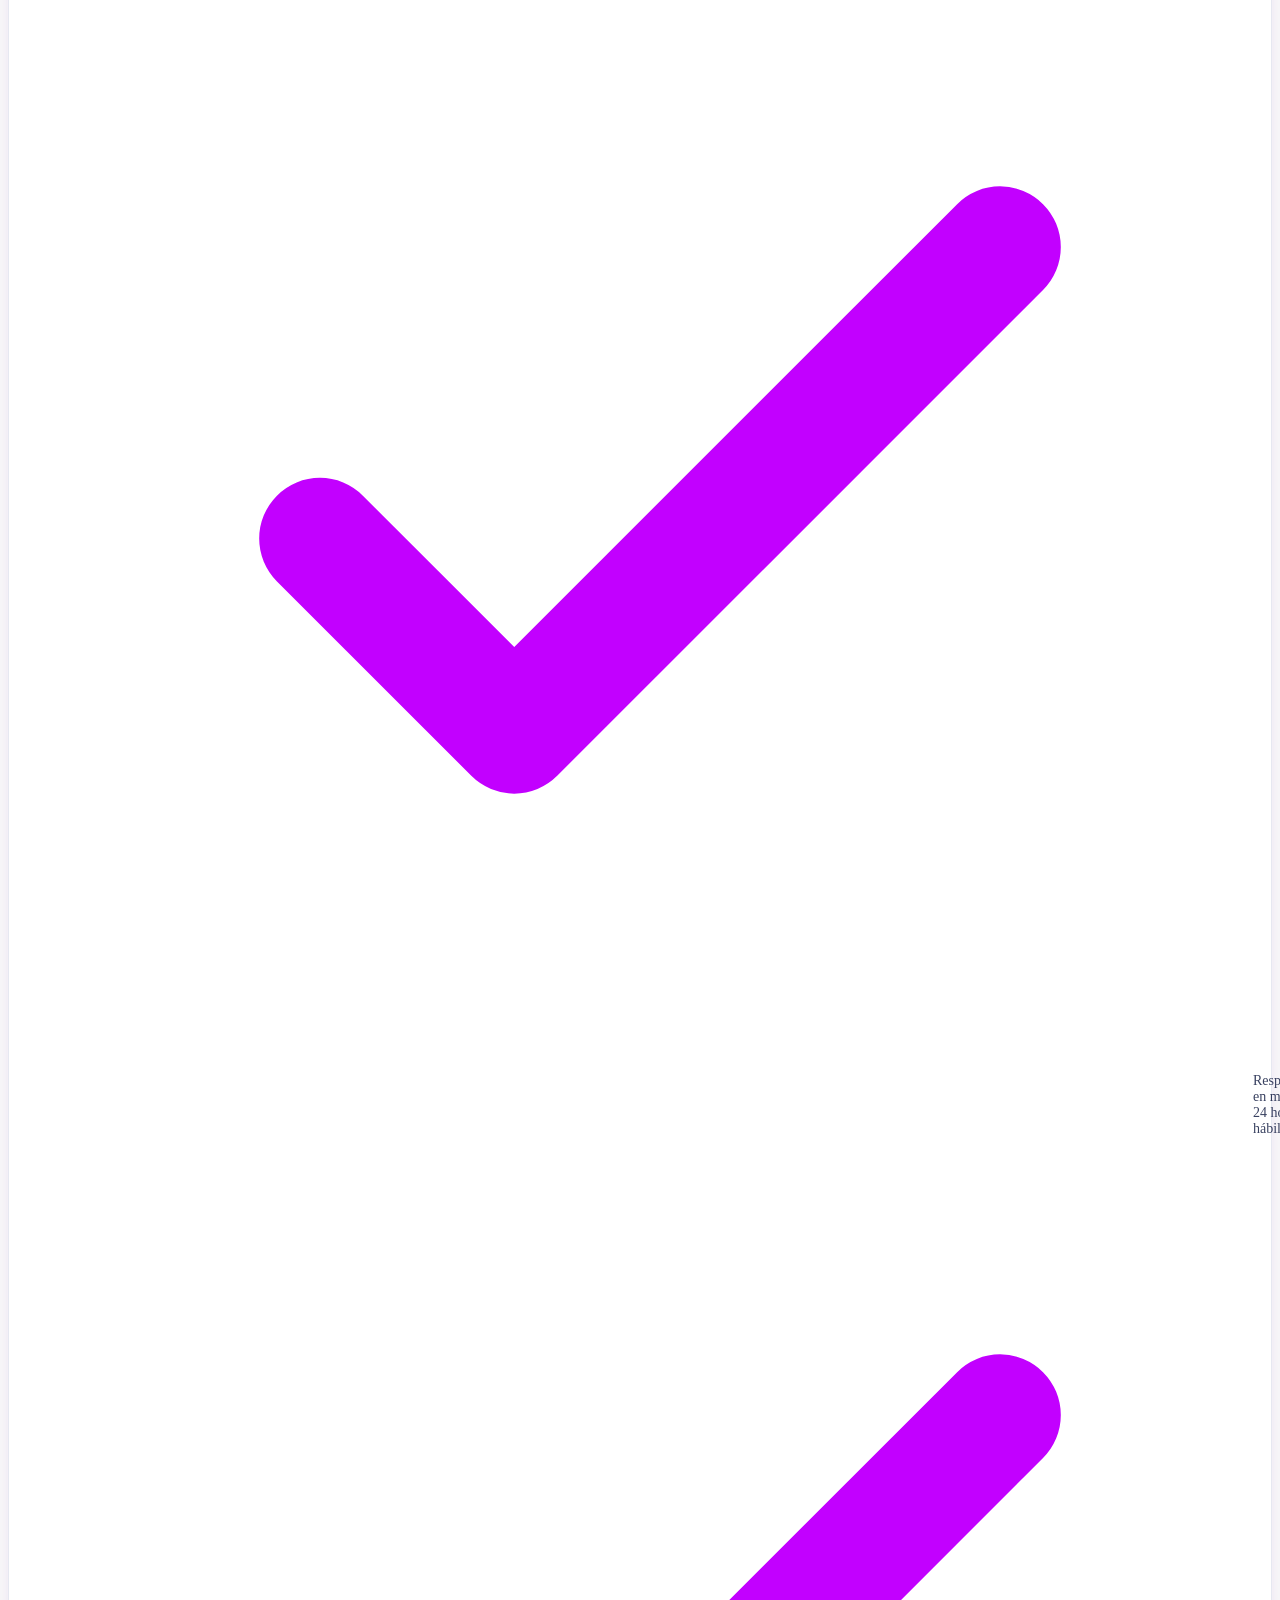
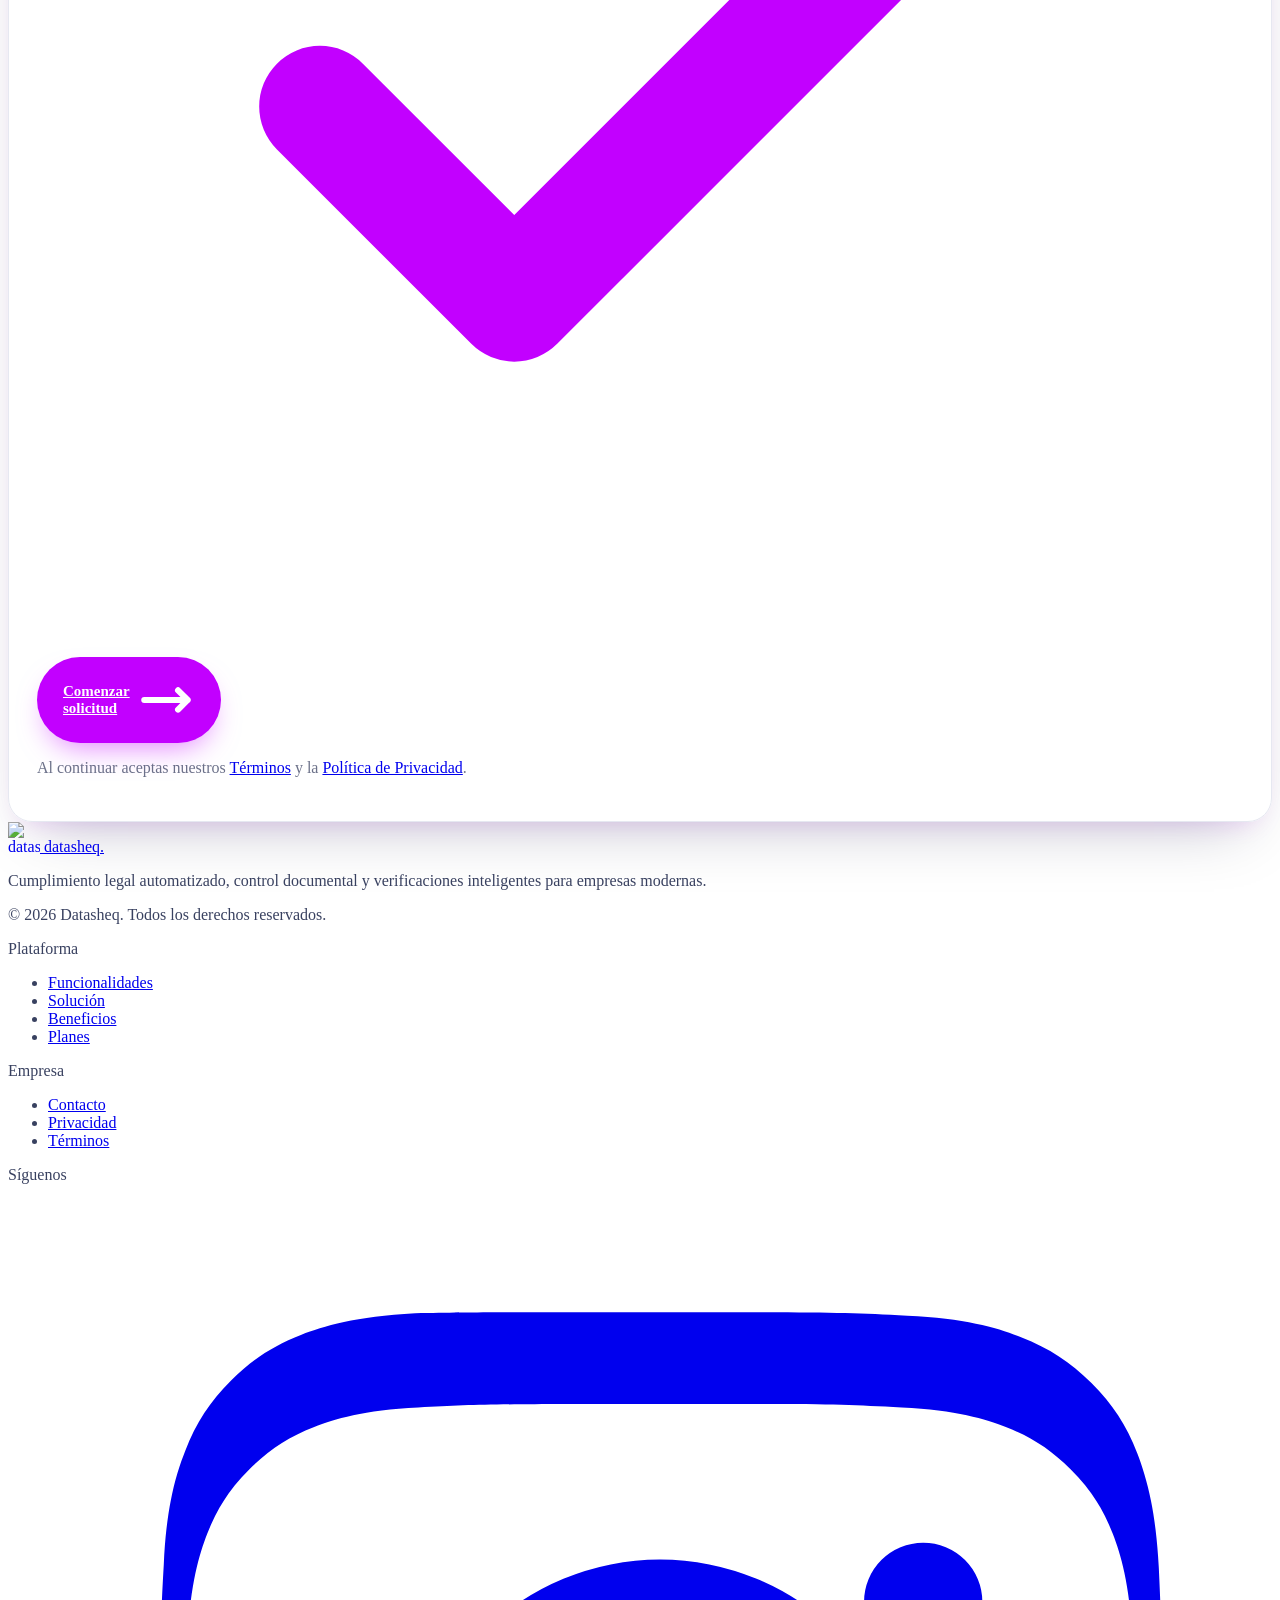
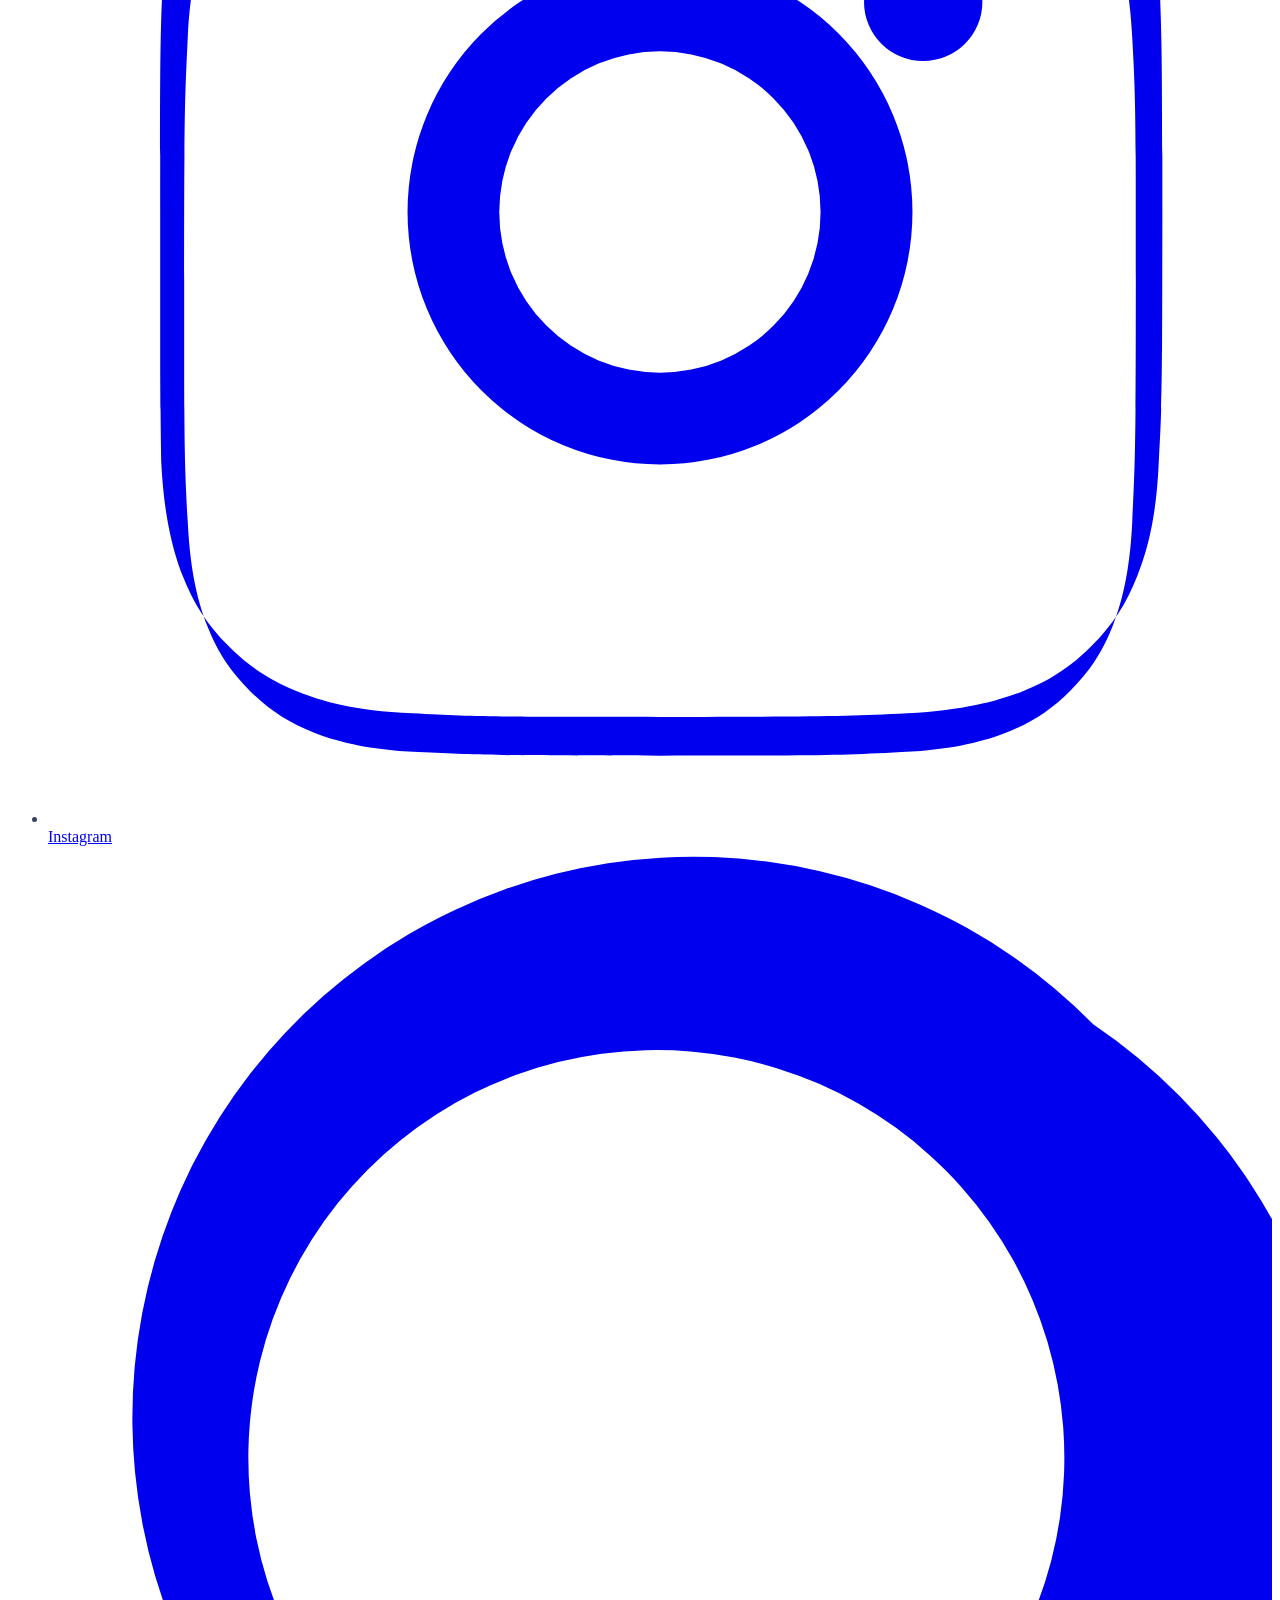
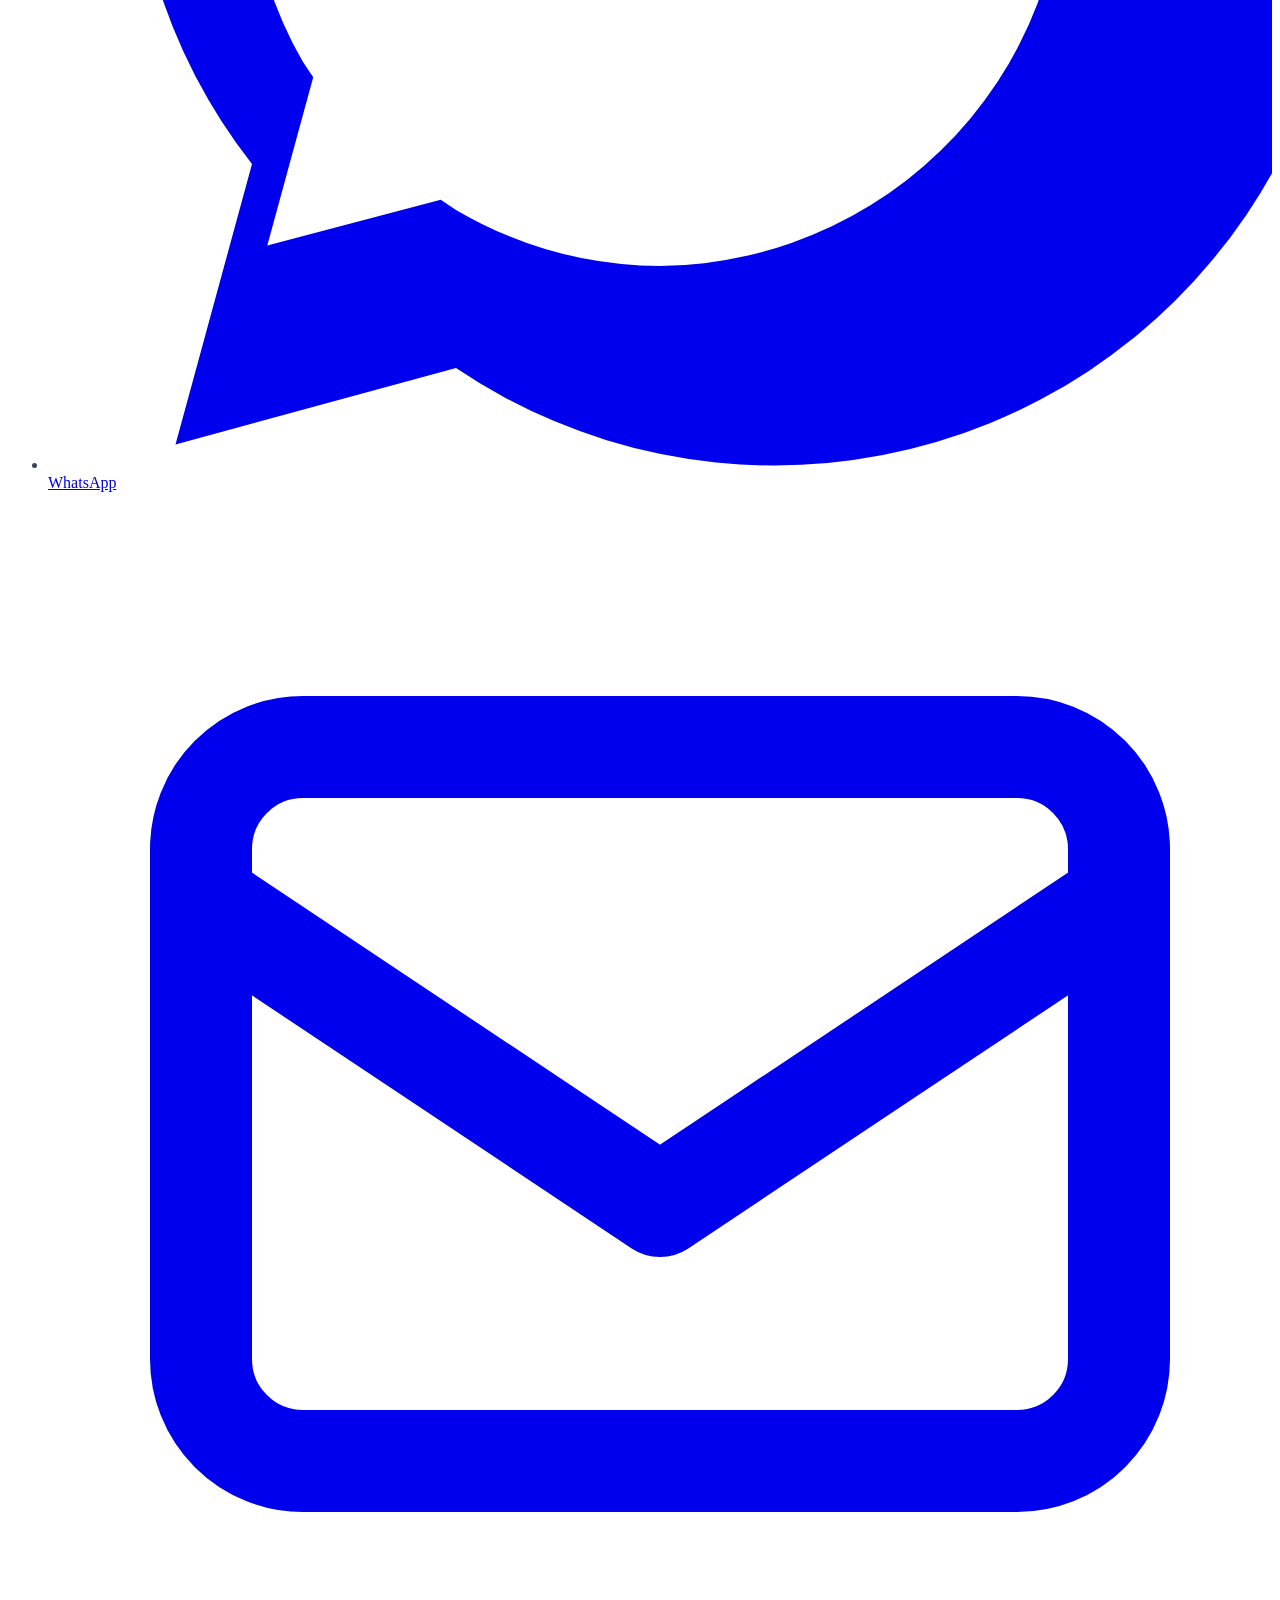
==== commit 98f6465b: "Merge pull request #8 from martiincooper/copilot/change-text-to-white Make CTA heading text white" ====
--- a/public/index.html
+++ b/public/index.html
@@ -153,10 +153,6 @@
         .pill-cyan    { background: rgba(88, 32, 220, 0.10); color: #3a16a3; border: 1px solid rgba(88, 32, 220, 0.22); }
         .pill-navy    { background: rgba(16, 16, 42, 0.06); color: #10102A; border: 1px solid rgba(16, 16, 42, 0.18); }
         .pill-emerald { background: rgba(253, 76, 92, 0.10); color: #c2293a; border: 1px solid rgba(253, 76, 92, 0.24); }
-        /* Semantic status pills (used in the Matriz Legal mock) */
-        .pill-status-ok       { background: rgba(16, 185, 129, 0.12); color: #047857; border: 1px solid rgba(16, 185, 129, 0.28); }
-        .pill-status-progress { background: rgba(245, 158, 11, 0.14); color: #b45309; border: 1px solid rgba(245, 158, 11, 0.32); }
-        .pill-status-upcoming { background: rgba(14, 165, 233, 0.12); color: #0369a1; border: 1px solid rgba(14, 165, 233, 0.30); }
 
         /* ──── Buttons ──── */
         .btn-primary {
@@ -1133,26 +1129,22 @@
                                             <p class="text-[11px] font-bold uppercase tracking-[0.14em] text-slate-500">Matriz legal</p>
                                             <span class="pill pill-navy !py-0 !px-2 !text-[9px]">Tiempo real</span>
                                         </div>
-                                        <div class="space-y-2">
-                                            <div class="flex items-center gap-2 p-2 rounded-lg bg-emerald-50 border border-emerald-100">
-                                                <span class="w-5 h-5 rounded-full bg-emerald-500 text-white text-xs flex items-center justify-center font-bold shrink-0">✓</span>
-                                                <span class="text-xs font-semibold text-slate-700 truncate flex-1" style="font-family: 'Roboto Mono', ui-monospace, monospace;">DS 594</span>
-                                                <span class="pill pill-status-ok !py-0 !px-2 !text-[9px]">OK</span>
+                                        <div class="space-y-2 text-[11px]">
+                                            <div class="flex items-center justify-between gap-2">
+                                                <span class="font-semibold text-slate-700 truncate" style="font-family: 'Roboto Mono', ui-monospace, monospace;">DS 594</span>
+                                                <span class="pill pill-emerald !py-0 !px-2 !text-[9px]">OK</span>
                                             </div>
-                                            <div class="flex items-center gap-2 p-2 rounded-lg bg-amber-50 border border-amber-100">
-                                                <span class="w-5 h-5 rounded-full bg-amber-500 text-white text-xs flex items-center justify-center font-bold shrink-0">!</span>
-                                                <span class="text-xs font-semibold text-slate-700 truncate flex-1" style="font-family: 'Roboto Mono', ui-monospace, monospace;">Ley 16.744</span>
-                                                <span class="pill pill-status-progress !py-0 !px-2 !text-[9px]">En curso</span>
+                                            <div class="flex items-center justify-between gap-2">
+                                                <span class="font-semibold text-slate-700 truncate" style="font-family: 'Roboto Mono', ui-monospace, monospace;">Ley 16.744</span>
+                                                <span class="pill pill-cyan !py-0 !px-2 !text-[9px]">En curso</span>
                                             </div>
-                                            <div class="flex items-center gap-2 p-2 rounded-lg bg-sky-50 border border-sky-100">
-                                                <span class="w-5 h-5 rounded-full bg-sky-500 text-white text-xs flex items-center justify-center font-bold shrink-0">»</span>
-                                                <span class="text-xs font-semibold text-slate-700 truncate flex-1" style="font-family: 'Roboto Mono', ui-monospace, monospace;">RES 1433</span>
-                                                <span class="pill pill-status-upcoming !py-0 !px-2 !text-[9px]">Próximo</span>
+                                            <div class="flex items-center justify-between gap-2">
+                                                <span class="font-semibold text-slate-700 truncate" style="font-family: 'Roboto Mono', ui-monospace, monospace;">RES 1433</span>
+                                                <span class="pill pill-sky !py-0 !px-2 !text-[9px]">Próximo</span>
                                             </div>
-                                            <div class="flex items-center gap-2 p-2 rounded-lg bg-emerald-50 border border-emerald-100">
-                                                <span class="w-5 h-5 rounded-full bg-emerald-500 text-white text-xs flex items-center justify-center font-bold shrink-0">✓</span>
-                                                <span class="text-xs font-semibold text-slate-700 truncate flex-1" style="font-family: 'Roboto Mono', ui-monospace, monospace;">DS 40</span>
-                                                <span class="pill pill-status-ok !py-0 !px-2 !text-[9px]">OK</span>
+                                            <div class="flex items-center justify-between gap-2">
+                                                <span class="font-semibold text-slate-700 truncate" style="font-family: 'Roboto Mono', ui-monospace, monospace;">DS 40</span>
+                                                <span class="pill pill-emerald !py-0 !px-2 !text-[9px]">OK</span>
                                             </div>
                                         </div>
                                     </div>
@@ -1479,7 +1471,7 @@
                 <div class="grid grid-cols-1 lg:grid-cols-12 gap-10 items-start cta-grid">
                     <div class="lg:col-span-6 cta-copy">
                         <span class="inline-flex items-center gap-2 px-3 py-1 rounded-full bg-white/10 border border-white/20 text-brand-mint text-[11px] font-bold uppercase tracking-[0.14em] mb-5">Comencemos</span>
-                        <h2 class="text-3xl md:text-5xl font-extrabold tracking-tight leading-[1.05] mb-5">Comienza a digitalizar tus procesos legales y operativos.</h2>
+                        <h2 class="text-3xl md:text-5xl font-extrabold tracking-tight leading-[1.05] mb-5 text-white">Comienza a digitalizar tus procesos legales y operativos.</h2>
                         <p class="text-slate-300 text-base md:text-lg leading-relaxed mb-8 max-w-xl">
                             Una plataforma diseñada para empresas modernas que necesitan orden, trazabilidad y resultados — sin la complejidad del cumplimiento manual.
                         </p>
